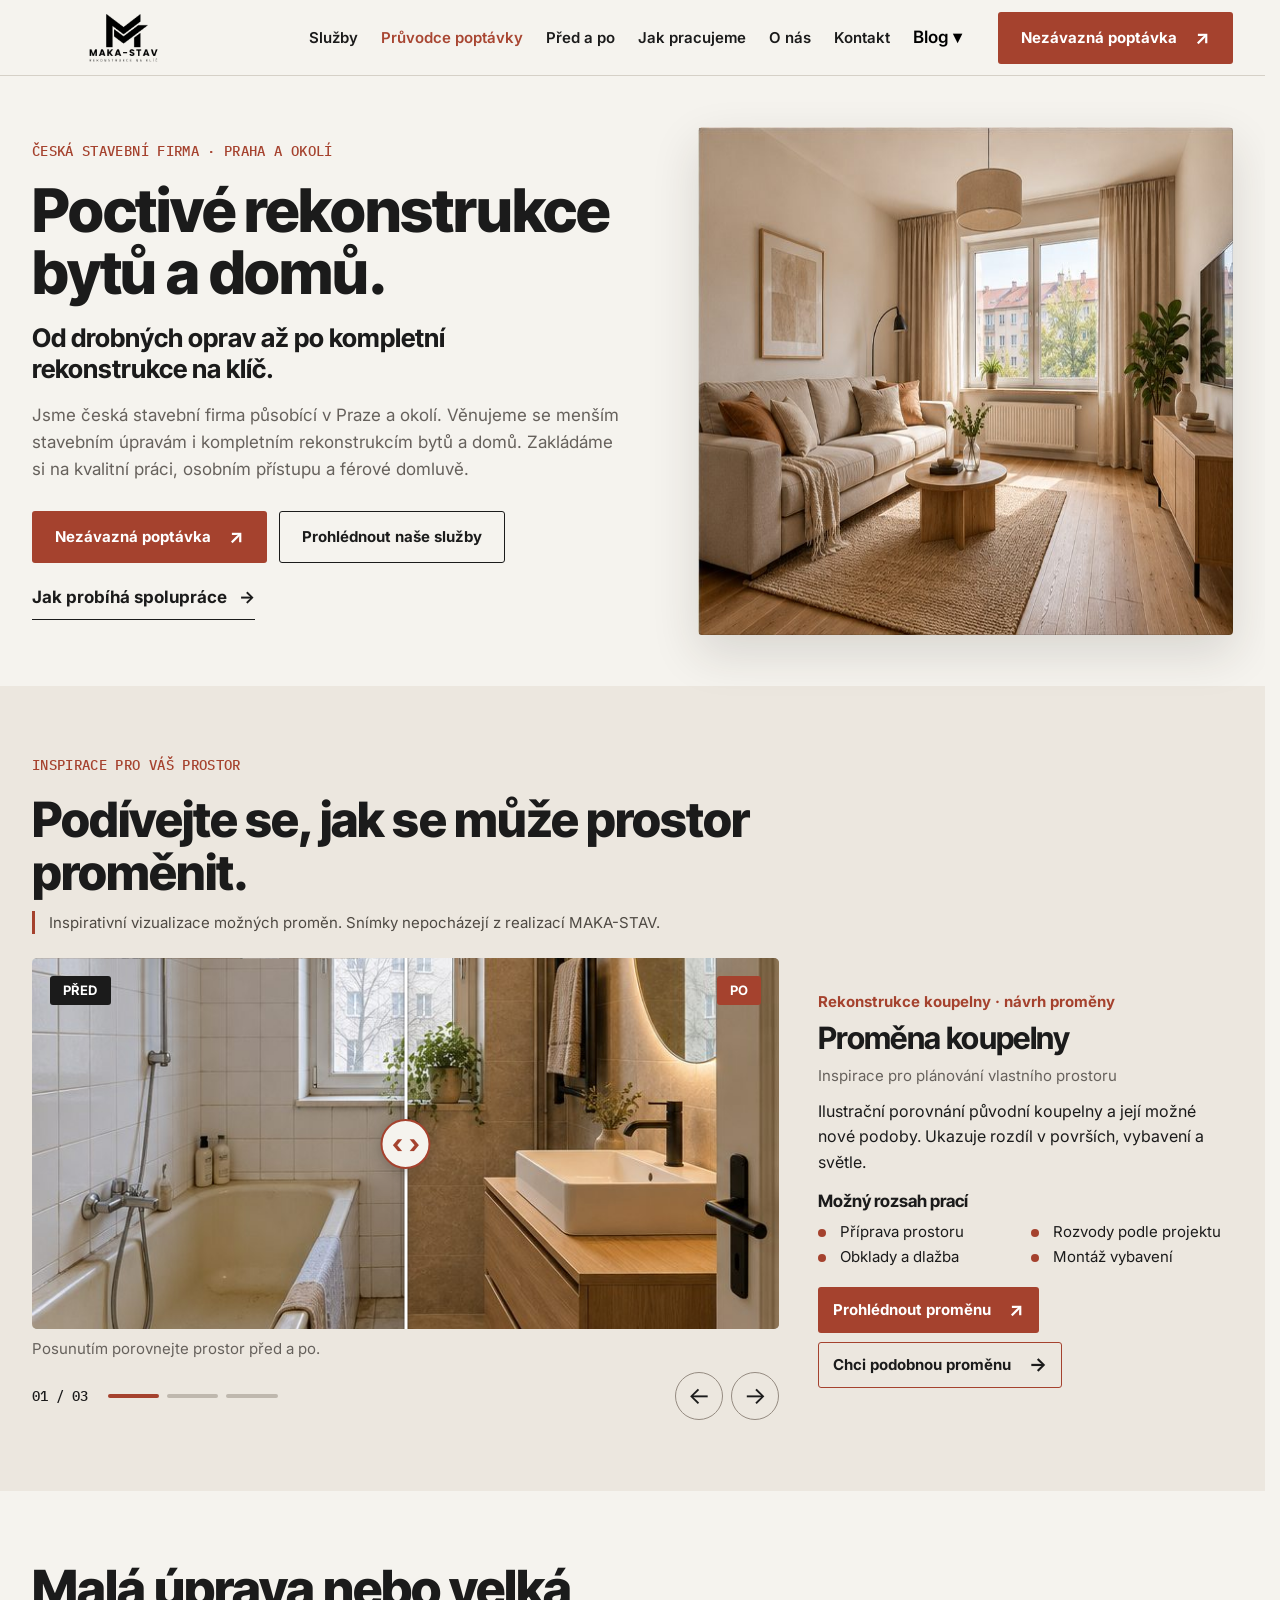
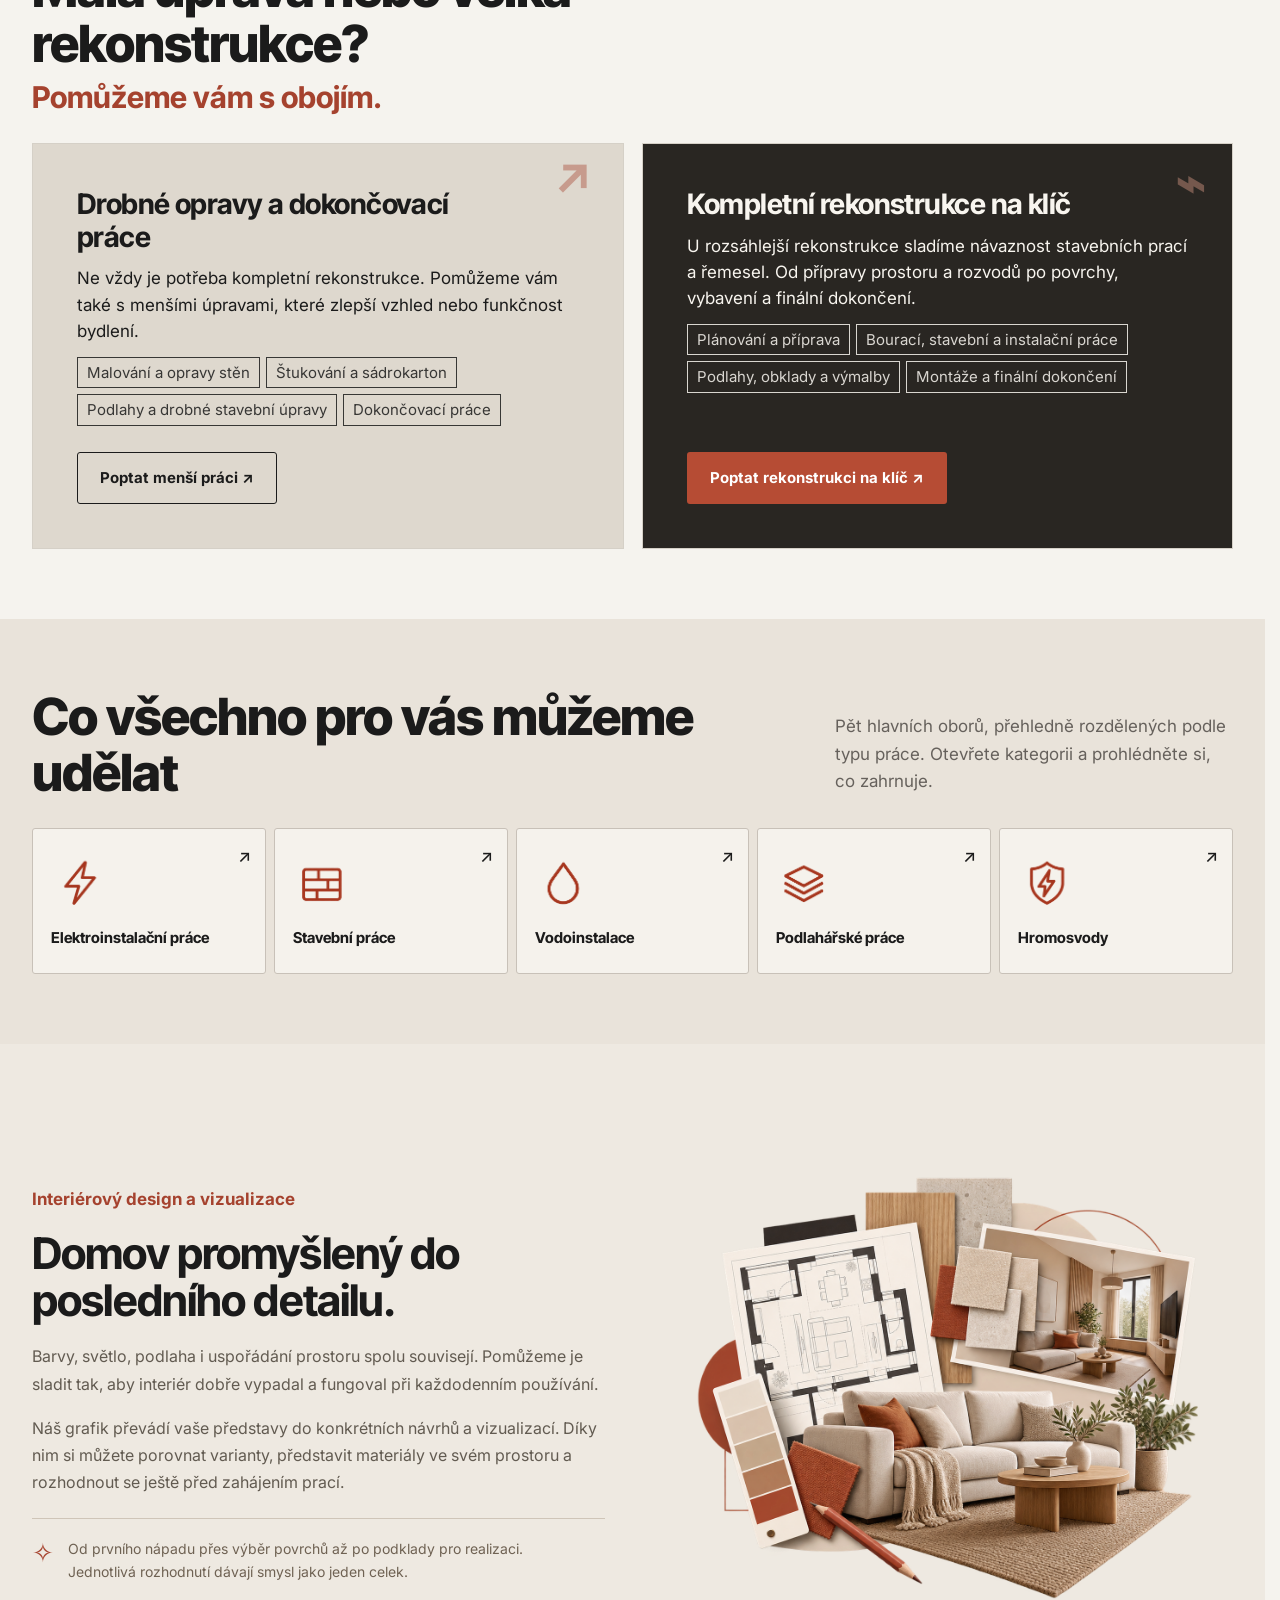
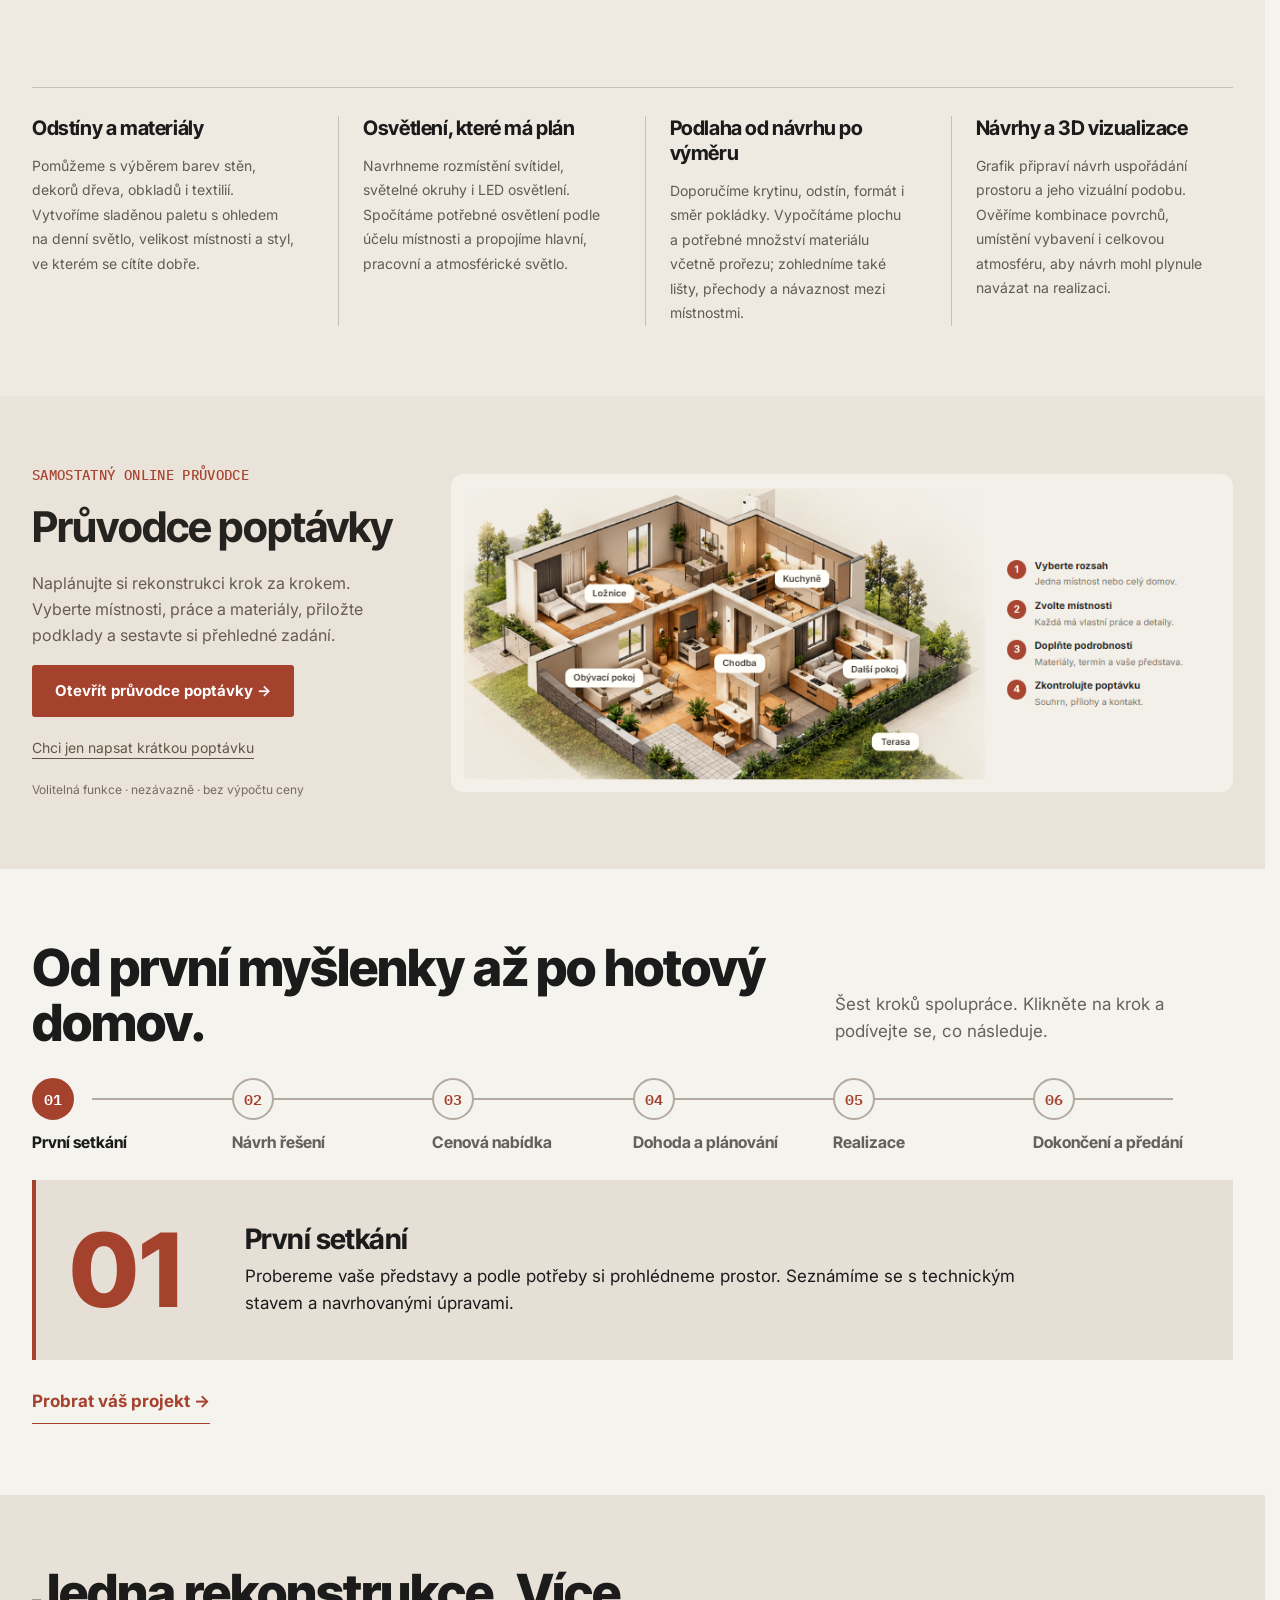
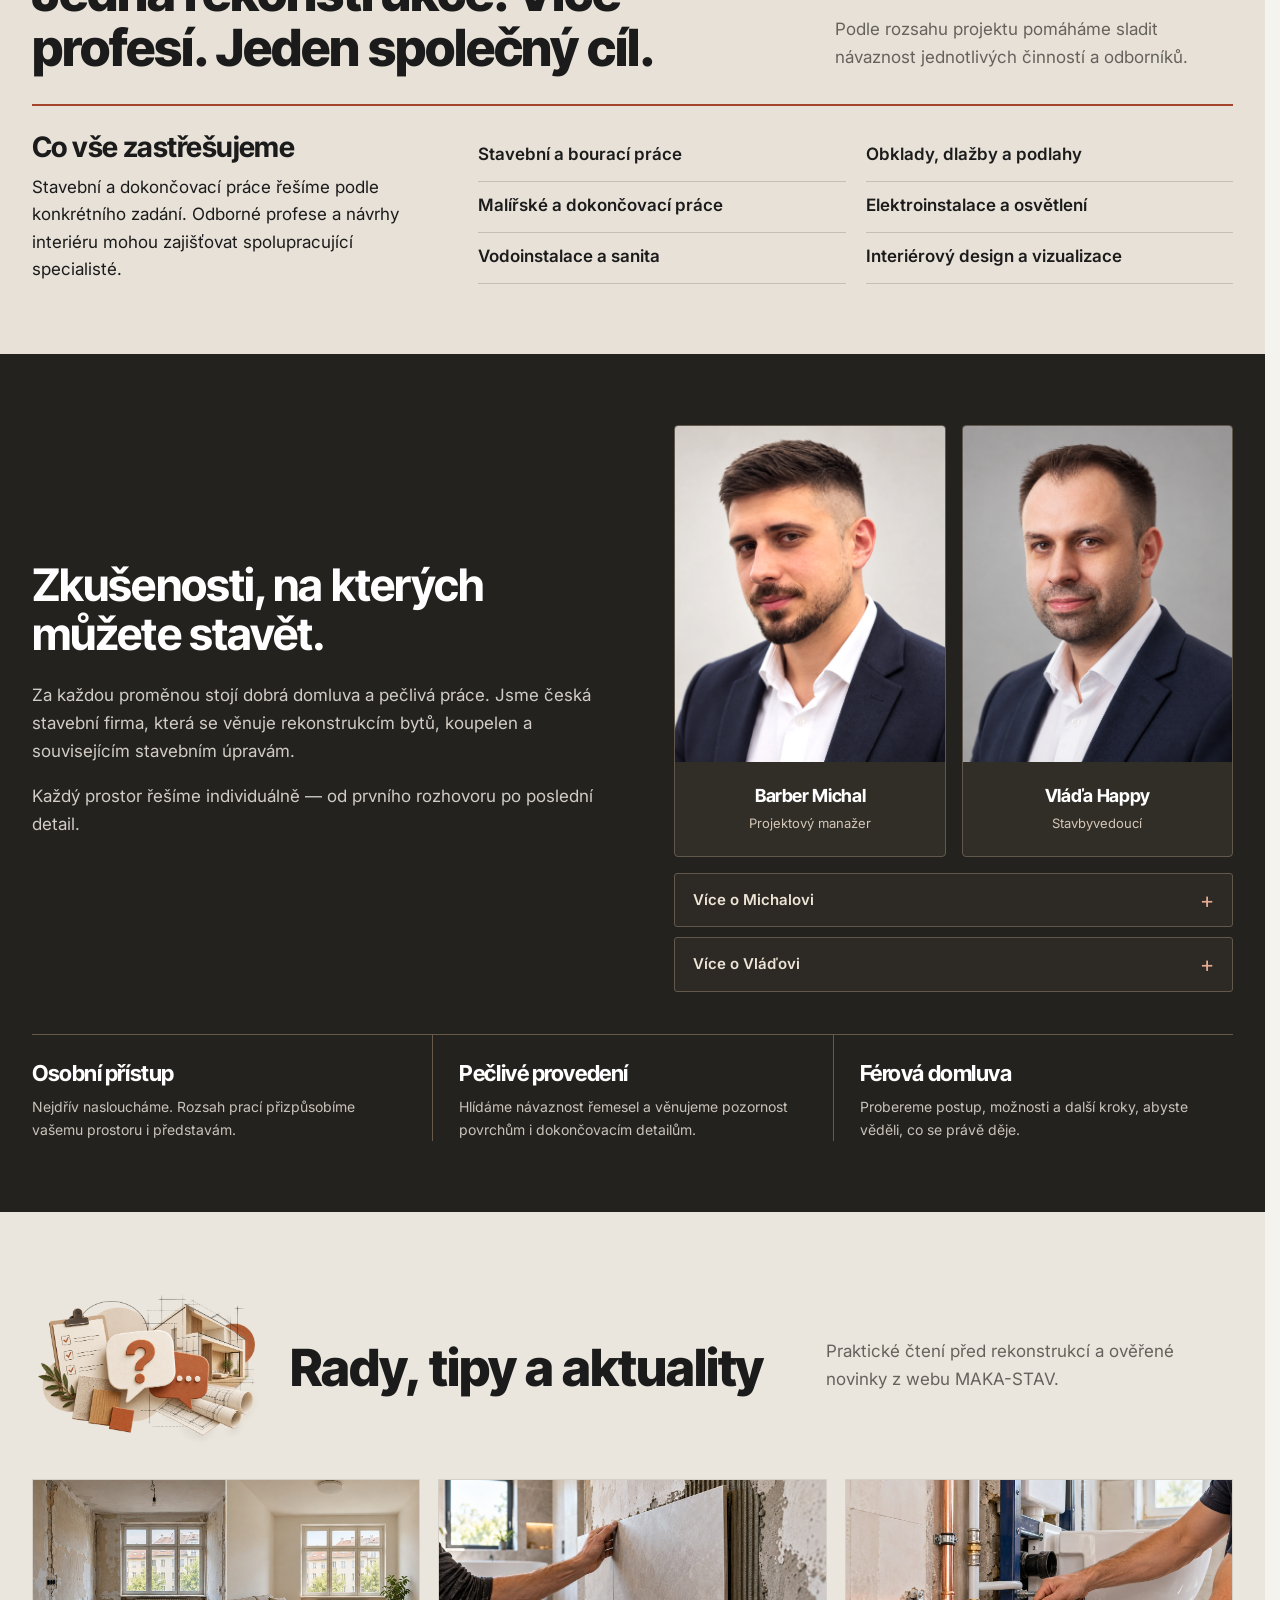
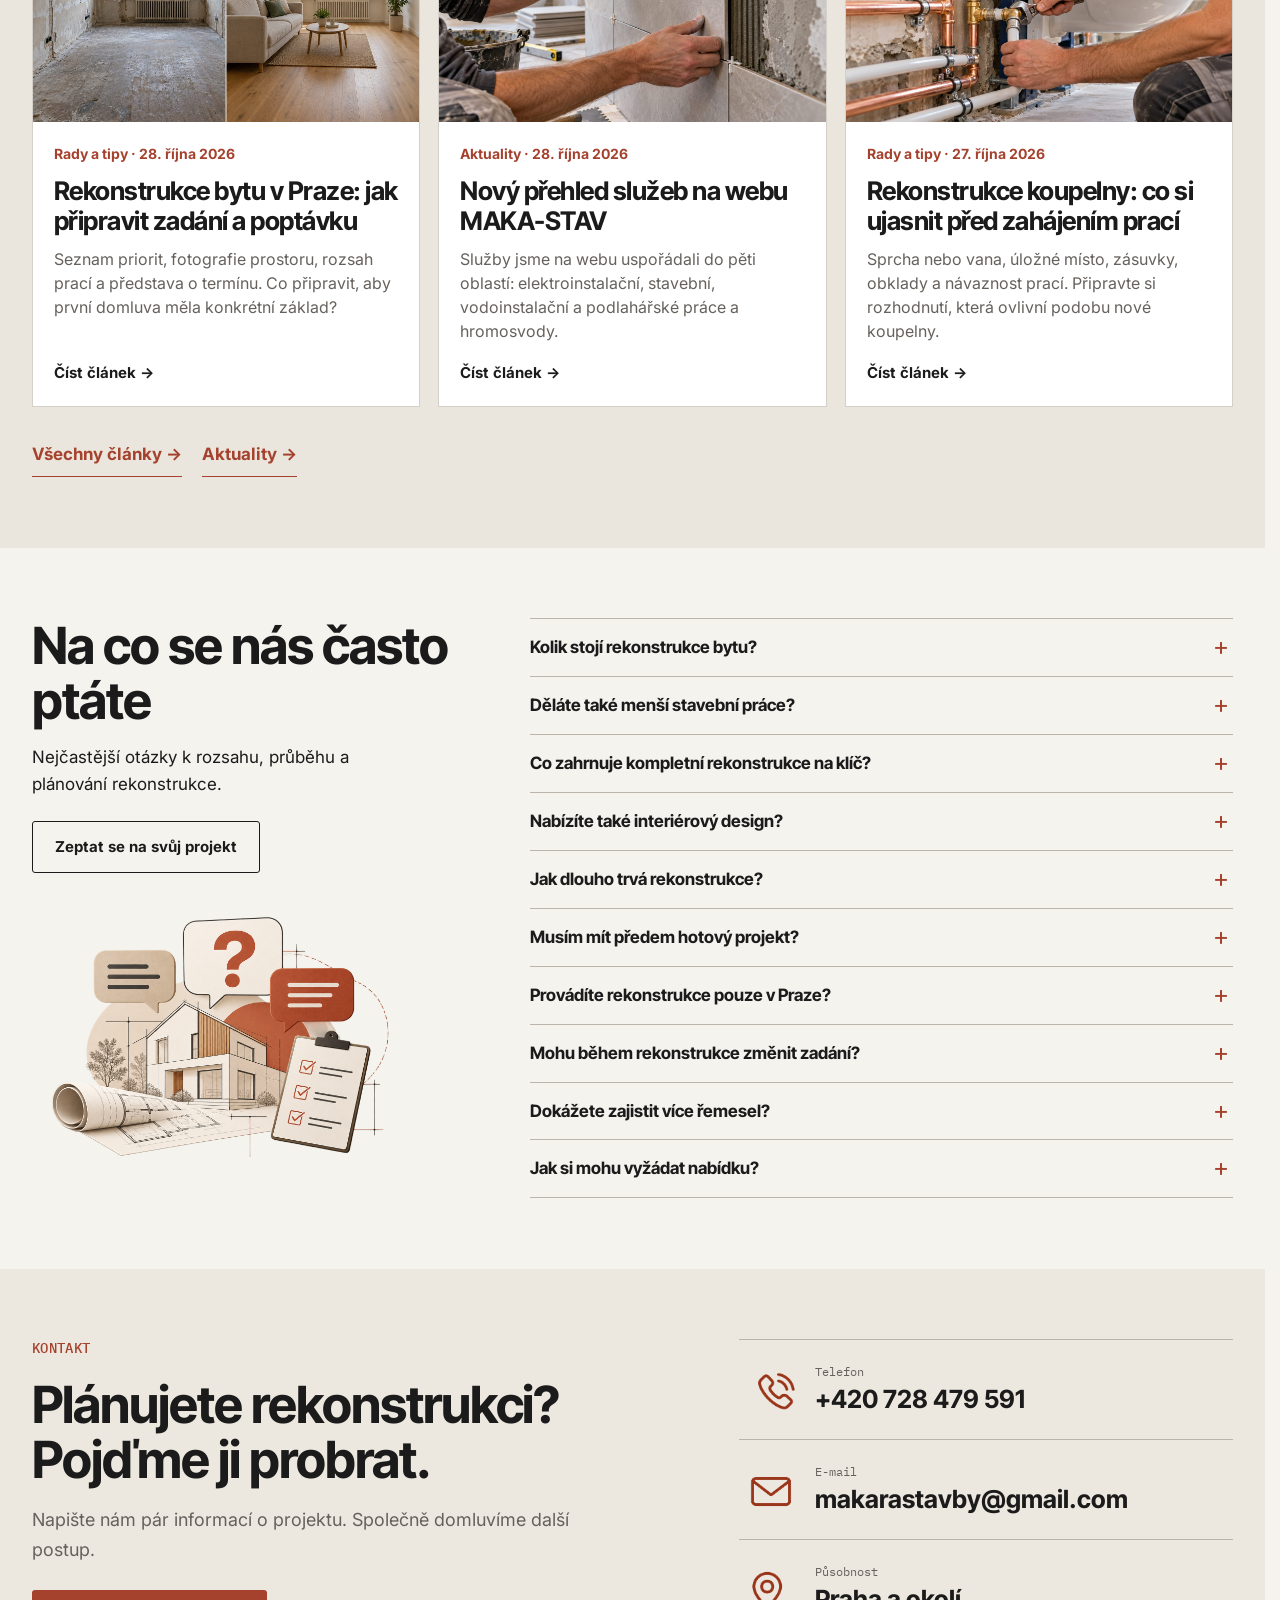
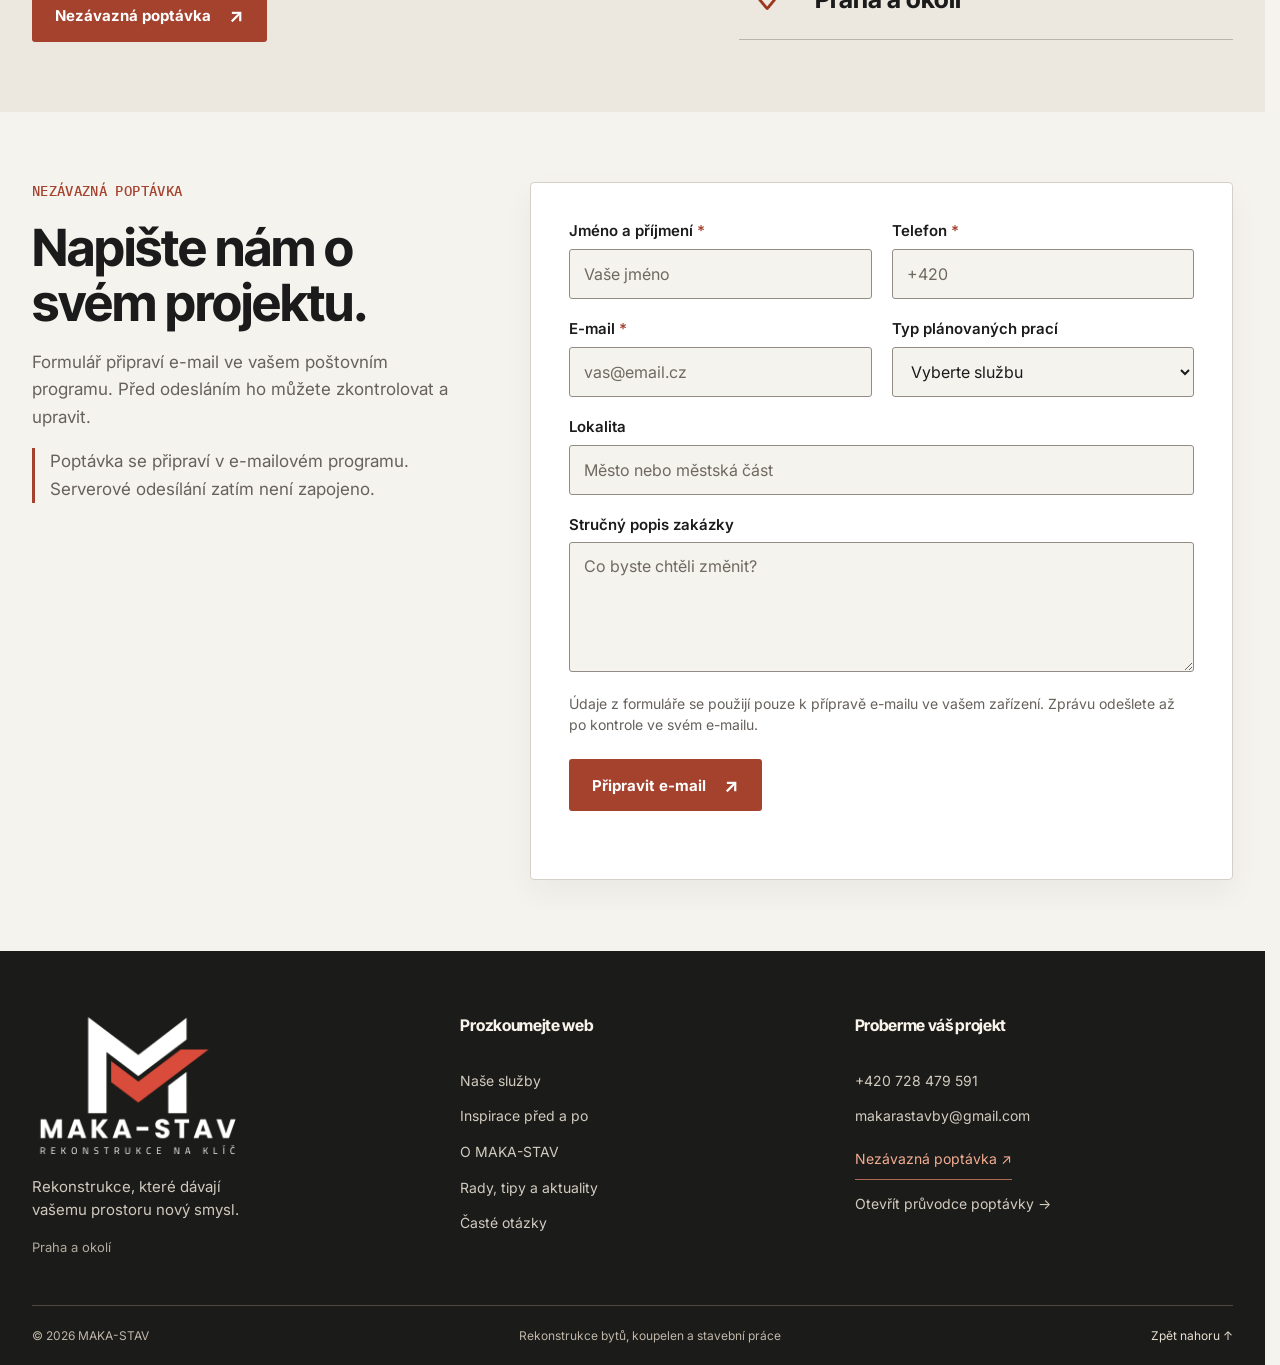
==== index.html @ 0ce1702e "Present interior design as an informative overview with new illustration" ====
<!doctype html>
<html lang="cs">
<head>
  <meta charset="utf-8">
  <meta name="viewport" content="width=device-width, initial-scale=1">
  <meta name="theme-color" content="#F5F3EE">
  <meta name="robots" content="noindex,follow">
  <meta name="description" content="MAKA-STAV provádí rekonstrukce bytů, koupelen a stavební práce v Praze a okolí. Popište nám svůj projekt a domluvme další postup.">
  <meta property="og:type" content="website">
  <meta property="og:title" content="MAKA-STAV | Rekonstrukce bytů a domů v Praze">
  <meta property="og:description" content="Poctivé rekonstrukce bytů a domů v Praze a okolí. Od drobných oprav po kompletní proměnu.">
  <meta property="og:image" content="https://shadowvillee.github.io/maka-stav-demo/public/images/gallery-contact.jpg">
  <title>Rekonstrukce bytů a domů Praha | MAKA-STAV</title>
  <link rel="preconnect" href="https://fonts.googleapis.com">
  <link rel="preconnect" href="https://fonts.gstatic.com" crossorigin>
  <link href="https://fonts.googleapis.com/css2?family=IBM+Plex+Mono:wght@400;500&family=Inter:wght@400;500;600;700&family=Inter+Tight:wght@600;700;800&display=swap" rel="stylesheet">
  <link rel="stylesheet" href="room.css">
  <link rel="stylesheet" href="redesign.css">
  <link rel="stylesheet" href="references.css"><link rel="stylesheet" href="v3.css"><link rel="stylesheet" href="blog.css">
  <script src="content-data.js" defer></script>
  <script src="app.js?revision=wizard27" defer></script>
  <script src="references-data.js" defer></script>
  <script src="references.js" defer></script><script src="v3.js?revision=home31" defer></script>
<link rel="canonical" href="https://shadowvillee.github.io/maka-stav-demo/">
  <meta property="og:url" content="https://shadowvillee.github.io/maka-stav-demo/">
<link rel="stylesheet" href="wizard-intro.css?revision=home29">
<script src="wizard-links.js?revision=home29" defer></script><link rel="stylesheet" href="home-refinement.css?revision=design34"></head>
<body>
  <a class="skip-link" href="#main">Přeskočit na obsah</a>
  <header class="site-header" id="top">
    <div class="header-inner container">
      <a class="brand" href="#top" aria-label="MAKA-STAV – úvod"><img src="public/images/logos/maka-stav-light.png" alt="MAKA-STAV"></a>
      <button class="menu-toggle" type="button" aria-expanded="false" aria-controls="main-nav" aria-label="Otevřít navigaci"><span></span><span></span></button>
      <nav class="main-nav" id="main-nav" aria-label="Hlavní navigace">
        <a href="#sluzby">Služby</a><a href="#pribeh">Průvodce poptávky</a><a href="#ukazky">Před a po</a><a href="#postup">Jak pracujeme</a><a href="#firma">O nás</a><a href="#kontakt">Kontakt</a><div class="nav-dropdown" id="blog-nav" hidden><button type="button" aria-expanded="false" aria-controls="blog-menu">Blog ▾</button><div id="blog-menu"><a href="blog/">Všechny články</a><a href="blog/rady-a-tipy/">Rady a tipy</a><a href="blog/aktuality/">Aktuality</a></div></div>
        <a class="button button-primary nav-cta" href="#poptavka">Nezávazná poptávka <span aria-hidden="true">↗</span></a>
      </nav>
    </div>
  </header>
  <main id="main">
<section class="hero" aria-labelledby="hero-title">
      <div class="hero-copy container">
        <div class="hero-content">
          <p class="eyebrow">Česká stavební firma · Praha a okolí</p>
          <h1 id="hero-title">Poctivé rekonstrukce bytů a domů.</h1>
          <p class="hero-tagline">Od drobných oprav až po kompletní rekonstrukce na klíč.</p>
          <p class="hero-lead">Jsme česká stavební firma působící v Praze a okolí. Věnujeme se menším stavebním úpravám i kompletním rekonstrukcím bytů a domů. Zakládáme si na kvalitní práci, osobním přístupu a férové domluvě.</p>
          <div class="hero-actions"><a class="button button-primary" href="#poptavka">Nezávazná poptávka <span aria-hidden="true">↗</span></a><a class="button button-secondary" href="#sluzby">Prohlédnout naše služby</a></div>
          <a class="inline-link" href="#postup">Jak probíhá spolupráce <span aria-hidden="true">→</span></a>
        </div>
        <div class="hero-visual" role="img" aria-label="Ilustrační podoba hotového interiéru po rekonstrukci"></div>
      </div>
    </section>
<section class="references section" id="ukazky" aria-labelledby="references-title" data-nosnippet>
      <div class="container">
        <div class="section-heading references-heading"><div><p class="eyebrow">Inspirace pro váš prostor</p><h2 id="references-title">Podívejte se, jak se může prostor proměnit.</h2></div></div>
        <p class="references-disclaimer">Inspirativní vizualizace možných proměn. Snímky nepocházejí z realizací MAKA-STAV.</p>
        <div class="references-layout"><div class="references-carousel" aria-label="Inspirativní proměny před a po">
          <button class="reference-peek reference-peek-prev" id="reference-peek-prev" type="button" aria-label="Předchozí ukázka"><span class="reference-peek-photo" aria-hidden="true"></span><span class="reference-peek-caption"></span></button>
          <div class="reference-center">
            <div class="comparison" id="reference-comparison" style="--split: 50%" role="group" aria-label="Porovnání před a po">
              <div class="comparison-photo comparison-after" role="img" aria-label="Stav po úpravě"></div>
              <div class="comparison-photo comparison-before" role="img" aria-label="Původní stav"></div>
              <span class="comparison-tag comparison-tag-before">PŘED</span><span class="comparison-tag comparison-tag-after">PO</span>
              <span class="comparison-divider" aria-hidden="true"><span class="comparison-handle">‹ ›</span></span>
              <input class="comparison-range" id="comparison-range" type="range" min="0" max="100" step="1" value="50" aria-label="Poměr zobrazení před a po, vlevo před, vpravo po">
            </div>
            <p class="comparison-help">Posunutím porovnejte prostor před a po.</p>
            <div class="reference-navigation"><span class="reference-count" id="reference-count" aria-live="polite">01 / 03</span><div class="reference-progress" id="reference-progress" aria-label="Aktivní ukázka"></div><div class="reference-arrows"><button id="reference-prev" type="button" aria-label="Předchozí ukázka">←</button><button id="reference-next" type="button" aria-label="Další ukázka">→</button></div></div>
          </div>
          <button class="reference-peek reference-peek-next" id="reference-peek-next" type="button" aria-label="Další ukázka"><span class="reference-peek-photo" aria-hidden="true"></span><span class="reference-peek-caption"></span></button>
        </div>
        <div class="reference-info"><div class="reference-summary"><p class="reference-category" id="reference-category"></p><h3 id="reference-title" aria-live="polite"></h3><p class="reference-meta" id="reference-meta"></p><p class="reference-description" id="reference-description"></p><div class="reference-actions"><button class="button button-primary" id="reference-detail-open" type="button">Prohlédnout proměnu <span aria-hidden="true">↗</span></button><a class="button button-secondary reference-inquiry" id="reference-inquiry" href="#poptavka">Chci podobnou proměnu <span aria-hidden="true">→</span></a></div></div><div class="reference-work"><h4>Možný rozsah prací</h4><ul id="reference-work-items"></ul></div></div></div>
      </div>
    </section>
<section class="scope section" id="rozsah" aria-labelledby="scope-title"><div class="container"><div class="section-heading"><div><h2 id="scope-title">Malá úprava nebo velká rekonstrukce?</h2><p class="scope-subtitle">Pomůžeme vám s obojím.</p></div></div><div class="scope-grid"><article class="scope-minor"><span class="scope-mark" aria-hidden="true">↗</span><h3>Drobné opravy a dokončovací práce</h3><p>Ne vždy je potřeba kompletní rekonstrukce. Pomůžeme vám také s menšími úpravami, které zlepší vzhled nebo funkčnost bydlení.</p><ul><li>Malování a opravy stěn</li><li>Štukování a sádrokarton</li><li>Podlahy a drobné stavební úpravy</li><li>Dokončovací práce</li></ul><a class="button button-secondary" href="#poptavka" data-inquiry="Menší oprava">Poptat menší práci ↗</a></article><article class="scope-major"><span class="scope-mark" aria-hidden="true">⌁</span><h3>Kompletní rekonstrukce na klíč</h3><p>U rozsáhlejší rekonstrukce sladíme návaznost stavebních prací a řemesel. Od přípravy prostoru a rozvodů po povrchy, vybavení a finální dokončení.</p><ul><li>Plánování a příprava</li><li>Bourací, stavební a instalační práce</li><li>Podlahy, obklady a výmalby</li><li>Montáže a finální dokončení</li></ul><a class="button button-primary" href="#poptavka" data-inquiry="Kompletní rekonstrukce na klíč">Poptat rekonstrukci na klíč ↗</a></article></div></div></section>
<section class="service-wall section" id="sluzby" aria-labelledby="services-title"><div class="container"><div class="section-heading"><div><h2 id="services-title">Co všechno pro vás můžeme udělat</h2></div><p>Pět hlavních oborů, přehledně rozdělených podle typu práce. Otevřete kategorii a prohlédněte si, co zahrnuje.</p></div><div class="service-wall-grid" id="service-wall-grid"></div></div></section>
<section class="design-section section design-information" id="interierovy-design" aria-labelledby="design-title"><div class="container design-layout"><div class="design-copy"><p class="design-overline">Interiérový design a vizualizace</p><h2 id="design-title">Domov promyšlený do posledního detailu.</h2><p>Barvy, světlo, podlaha i uspořádání prostoru spolu souvisejí. Pomůžeme je sladit tak, aby interiér dobře vypadal a fungoval při každodenním používání.</p><p>Náš grafik převádí vaše představy do konkrétních návrhů a vizualizací. Díky nim si můžete porovnat varianty, představit materiály ve svém prostoru a rozhodnout se ještě před zahájením prací.</p><div class="design-note"><span aria-hidden="true">✧</span><p>Od prvního nápadu přes výběr povrchů až po podklady pro realizaci. Jednotlivá rozhodnutí dávají smysl jako jeden celek.</p></div></div><figure class="design-visual"><img src="public/images/interior-design-moodboard.png" width="1280" height="1280" loading="lazy" decoding="async" alt="Návrh útulného interiéru: půdorys, vizualizace obývacího pokoje a vzorníky barev, dřeva a textilií."></figure><div class="design-details"><article><h3>Odstíny a materiály</h3><p>Pomůžeme s výběrem barev stěn, dekorů dřeva, obkladů i textilií. Vytvoříme sladěnou paletu s ohledem na denní světlo, velikost místnosti a styl, ve kterém se cítíte dobře.</p></article><article><h3>Osvětlení, které má plán</h3><p>Navrhneme rozmístění svítidel, světelné okruhy i LED osvětlení. Spočítáme potřebné osvětlení podle účelu místnosti a propojíme hlavní, pracovní a atmosférické světlo.</p></article><article><h3>Podlaha od návrhu po výměru</h3><p>Doporučíme krytinu, odstín, formát i směr pokládky. Vypočítáme plochu a potřebné množství materiálu včetně prořezu; zohledníme také lišty, přechody a návaznost mezi místnostmi.</p></article><article><h3>Návrhy a 3D vizualizace</h3><p>Grafik připraví návrh uspořádání prostoru a jeho vizuální podobu. Ověříme kombinace povrchů, umístění vybavení i celkovou atmosféru, aby návrh mohl plynule navázat na realizaci.</p></article></div></div></section>
<section class="wizard-intro section" id="pribeh" aria-labelledby="wizard-title"><div class="container wizard-intro-grid"><div><p class="eyebrow">Samostatný online průvodce</p><h2 id="wizard-title">Průvodce poptávky</h2><p>Naplánujte si rekonstrukci krok za krokem. Vyberte místnosti, práce a materiály, přiložte podklady a sestavte si přehledné zadání.</p><a class="button button-primary" href="poptavka/">Otevřít průvodce poptávky →</a><a class="wizard-simple" href="#poptavka" data-simple-contact>Chci jen napsat krátkou poptávku</a><small class="wizard-disclaimer">Volitelná funkce · nezávazně · bez výpočtu ceny</small></div><figure class="wizard-home-visual"><img src="public/images/wizard-home-preview.png" width="862" height="351" loading="lazy" alt="Průvodce poptávky: vyberte rozsah a místnosti, doplňte podrobnosti a zkontrolujte zadání."></figure></div></section>

<section class="process section" id="postup" aria-labelledby="process-title"><div class="container"><div class="section-heading"><div><h2 id="process-title">Od první myšlenky až po hotový domov.</h2></div><p>Šest kroků spolupráce. Klikněte na krok a podívejte se, co následuje.</p></div><div class="process-timeline" id="process-timeline" role="tablist" aria-label="Šest kroků spolupráce"></div><div class="process-detail" id="process-detail" role="tabpanel" aria-live="polite"></div><a class="inline-link" href="#poptavka">Probrat váš projekt →</a></div></section>
<section class="published-only section" id="realizace" aria-labelledby="projects-title" hidden><div class="container"><div class="section-heading"><div><h2 id="projects-title">Projekty, za kterými si stojíme.</h2></div></div><div class="published-projects" id="published-projects"></div><a class="inline-link" href="realizace/">Všechny realizace →</a></div></section>
<section class="partners section" id="partneri" aria-labelledby="partners-title"><div class="container"><div class="section-heading"><div><h2 id="partners-title">Jedna rekonstrukce. Více profesí. Jeden společný cíl.</h2></div><p>Podle rozsahu projektu pomáháme sladit návaznost jednotlivých činností a odborníků.</p></div><div class="partner-scope"><div><h3>Co vše zastřešujeme</h3><p>Stavební a dokončovací práce řešíme podle konkrétního zadání. Odborné profese a návrhy interiéru mohou zajišťovat spolupracující specialisté.</p></div><ul><li>Stavební a bourací práce</li><li>Obklady, dlažby a podlahy</li><li>Malířské a dokončovací práce</li><li>Elektroinstalace a osvětlení</li><li>Vodoinstalace a sanita</li><li>Interiérový design a vizualizace</li></ul></div><div class="partner-logos" id="partner-logos" hidden><h3>Naši partneři</h3><div></div></div></div></section>
<section class="about section" id="firma" aria-labelledby="about-title"><div class="container about-studio"><div class="about-intro"><h2 id="about-title">Zkušenosti, na kterých můžete stavět.</h2><p>Za každou proměnou stojí dobrá domluva a pečlivá práce. Jsme česká stavební firma, která se věnuje rekonstrukcím bytů, koupelen a souvisejícím stavebním úpravám.</p><p>Každý prostor řešíme individuálně — od prvního rozhovoru po poslední detail.</p></div><div class="about-team" aria-label="Lidé za vaším projektem"><figure class="team-person"><img src="public/images/barber-michal.png" width="1122" height="1402" loading="lazy" decoding="async" alt="Barber Michal, projektový manažer"><figcaption><h3>Barber Michal</h3><p>Projektový manažer</p></figcaption></figure><figure class="team-person"><img src="public/images/vlada-happy.png" width="1122" height="1402" loading="lazy" decoding="async" alt="Vláďa Happy, stavbyvedoucí"><figcaption><h3>Vláďa Happy</h3><p>Stavbyvedoucí</p></figcaption></figure><div class="team-bios"><details class="team-bio"><summary>Více o Michalovi <span aria-hidden="true">+</span></summary><div><p>Michal je zkušený projektový manažer, který má za sebou řadu úspěšně realizovaných projektů. Kromě stavebních plánů dokonale ovládá i strojek na vlasy. <strong>Ať už jde o rekonstrukci bytu, nebo nový účes, Michal ví, že bez pořádného plánu a přesné ruky to prostě nepůjde.</strong></p><p>Od prvního návrhu až po finální předání koordinuje jednotlivé práce, hlídá termíny, komunikuje s klienty a dohlíží na to, aby všechno šlapalo jako dobře seřízený strojek. Poradí si s komplikacemi na stavbě i s náročnými požadavky zákazníků. <strong>A pokud budete chtít něco opravdu speciálního? Klidně vám udělá i blesk a cestičku. Jen mu raději upřesněte, jestli na hlavě, nebo v projektu.</strong> 💈</p></div></details><details class="team-bio"><summary>Více o Vláďovi <span aria-hidden="true">+</span></summary><div><p>Vláďa je náš ostřílený stavební matador s více než 15 lety praxe a tolika rekonstrukcemi za sebou, že už by z nich mohl postavit vlastní město. Elektřina, sádrokarton, stavební konstrukce i kompletní rekonstrukce – <strong>Vláďa ví, kam patří kabel, kde má stát příčka a proč ta zeď rozhodně neměla být křivá.</strong></p><p>S přehledem koordinuje práce na stavbě a poradí si i se situacemi, nad kterými ostatní jen nevěřícně kroutí hlavou. Kde jiní vidí problém, Vláďa už hledá řešení. A když narazí na práci předchozích řemeslníků? <strong>Jeho oblíbená otázka zní: „Kdo tohle proboha dělal?“</strong></p></div></details></div></div><div class="about-principles" aria-label="Na čem nám záleží"><article><h3>Osobní přístup</h3><p>Nejdřív nasloucháme. Rozsah prací přizpůsobíme vašemu prostoru i představám.</p></article><article><h3>Pečlivé provedení</h3><p>Hlídáme návaznost řemesel a věnujeme pozornost povrchům i dokončovacím detailům.</p></article><article><h3>Férová domluva</h3><p>Probereme postup, možnosti a další kroky, abyste věděli, co se právě děje.</p></article></div></div></section>
<section class="published-only blog-preview section" id="blog-preview" aria-labelledby="blog-title" hidden><div class="container"><div class="section-heading blog-illustrated-heading"><img src="public/images/blog-advice-illustration.png" width="1448" height="1086" loading="lazy" alt="Rady k rekonstrukci, plánování a výběru materiálů."><div><h2 id="blog-title">Rady, tipy a aktuality</h2></div><p>Praktické čtení před rekonstrukcí a ověřené novinky z webu MAKA-STAV.</p></div><div class="published-articles" id="published-articles"></div><div class="blog-preview-links"><a class="inline-link" href="blog/">Všechny články →</a><a class="inline-link" href="blog/aktuality/">Aktuality →</a></div></div></section>
<section class="faq section" id="faq" aria-labelledby="faq-title"><div class="container faq-layout"><div><h2 id="faq-title">Na co se nás často ptáte</h2><p>Nejčastější otázky k rozsahu, průběhu a plánování rekonstrukce.</p><a class="button button-secondary" href="#poptavka">Zeptat se na svůj projekt</a><img class="faq-illustration" src="public/images/faq-illustration.png" width="1448" height="1086" loading="lazy" alt="Časté otázky k rekonstrukci a přípravě projektu."></div><div class="faq-list"><details><summary>Kolik stojí rekonstrukce bytu?</summary><p>Cena závisí na rozsahu prací, velikosti prostoru, technickém stavu a použitých materiálech. Konkrétní nabídku připravíme po upřesnění zadání.</p></details><details><summary>Děláte také menší stavební práce?</summary><p>Ano. Vedle rozsáhlejších rekonstrukcí se věnujeme také drobným opravám, malování, úpravám povrchů, podlahám a dokončovacím pracím. Možnosti závisí na charakteru zakázky.</p></details><details><summary>Co zahrnuje kompletní rekonstrukce na klíč?</summary><p>Podle rozsahu může zahrnovat přípravu prostoru, bourací práce, stavební úpravy, nové rozvody, koupelnu, podlahy, obklady, výmalbu i dokončení.</p></details><details><summary>Nabízíte také interiérový design?</summary><p>Podle potřeb projektu lze zapojit spolupracující interiérové designéry pro návrh prostoru, výběr materiálů nebo vizualizaci budoucího interiéru.</p></details><details><summary>Jak dlouho trvá rekonstrukce?</summary><p>Délka závisí na rozsahu a složitosti prací. Přibližný harmonogram je možné stanovit po upřesnění zadání.</p></details><details><summary>Musím mít předem hotový projekt?</summary><p>Ne vždy. U menších úprav může stačit domluvený rozsah. Větší dispoziční nebo konstrukční zásahy mohou vyžadovat odborné podklady či projekt.</p></details><details><summary>Provádíte rekonstrukce pouze v Praze?</summary><p>Hlavní oblastí působnosti je Praha a okolí. Vzdálenější lokality posoudíme individuálně.</p></details><details><summary>Mohu během rekonstrukce změnit zadání?</summary><p>Změny probereme podle stavu rozpracovanosti a technických možností. Mohou ovlivnit cenu, harmonogram nebo návaznost prací.</p></details><details><summary>Dokážete zajistit více řemesel?</summary><p>U komplexních projektů pomáháme koordinovat návaznost stavebních, instalačních a dokončovacích prací podle rozsahu zakázky.</p></details><details><summary>Jak si mohu vyžádat nabídku?</summary><p>Zavolejte nám nebo vyplňte poptávku. Popište rozsah prací a lokalitu; následně domluvíme další postup.</p></details></div></div></section>
<section class="contact section" id="kontakt" aria-labelledby="contact-title"><div class="container contact-grid"><div><p class="eyebrow">Kontakt</p><h2 id="contact-title">Plánujete rekonstrukci? Pojďme ji probrat.</h2><p>Napište nám pár informací o projektu. Společně domluvíme další postup.</p><a class="button button-primary" href="#poptavka">Nezávazná poptávka <span aria-hidden="true">↗</span></a></div><div class="contact-details"><a href="tel:+420728479591"><svg class="contact-art" viewBox="0 0 724 724" aria-hidden="true"><image href="public/images/contact-icons.png" width="2172" height="724"/></svg><span>Telefon</span><strong>+420 728 479 591</strong></a><a href="mailto:makarastavby@gmail.com"><svg class="contact-art" viewBox="724 0 724 724" aria-hidden="true"><image href="public/images/contact-icons.png" width="2172" height="724"/></svg><span>E-mail</span><strong>makarastavby@gmail.com</strong></a><div><svg class="contact-art" viewBox="1448 0 724 724" aria-hidden="true"><image href="public/images/contact-icons.png" width="2172" height="724"/></svg><span>Působnost</span><strong>Praha a okolí</strong></div></div></div></section>
<section class="inquiry section" id="poptavka" aria-labelledby="inquiry-title"><div class="container inquiry-grid"><div><p class="eyebrow">Nezávazná poptávka</p><h2 id="inquiry-title">Napište nám o svém projektu.</h2><p>Formulář připraví e-mail ve vašem poštovním programu. Před odesláním ho můžete zkontrolovat a upravit.</p><p class="inquiry-note">Poptávka se připraví v e-mailovém programu. Serverové odesílání zatím není zapojeno.</p></div><form class="inquiry-form" id="inquiry-form"><div class="form-grid"><label><span class="field-label">Jméno a příjmení <span class="required-mark">*</span></span><input name="name" autocomplete="name" required placeholder="Vaše jméno"></label><label><span class="field-label">Telefon <span class="required-mark">*</span></span><input name="phone" type="tel" autocomplete="tel" required placeholder="+420"></label><label><span class="field-label">E-mail <span class="required-mark">*</span></span><input name="email" type="email" autocomplete="email" required placeholder="vas@email.cz"></label><label><span class="field-label">Typ plánovaných prací</span><select name="service"><option value="">Vyberte službu</option><option>Ostatní / potřebuji poradit</option></select></label><label class="full-field">Lokalita<input name="location" autocomplete="address-level2" placeholder="Město nebo městská část"></label><label class="full-field">Stručný popis zakázky<textarea name="message" rows="4" placeholder="Co byste chtěli změnit?"></textarea></label></div><p class="privacy-note">Údaje z formuláře se použijí pouze k přípravě e-mailu ve vašem zařízení. Zprávu odešlete až po kontrole ve svém e-mailu.</p><button class="button button-primary" type="submit">Připravit e-mail <span aria-hidden="true">↗</span></button><p class="form-status" id="form-status" role="status" aria-live="polite"></p><div class="honeypot" aria-hidden="true"><label>Nechte toto pole prázdné<input name="website" tabindex="-1" autocomplete="off"></label></div></form></div></section>
<dialog class="reference-dialog" id="reference-dialog" aria-labelledby="reference-dialog-title"><div class="reference-dialog-inner"><header class="reference-dialog-head"><div><p class="eyebrow">Inspirativní vizualizace</p><h2 id="reference-dialog-title"></h2><p id="reference-dialog-description"></p></div><button class="reference-dialog-close" type="button" aria-label="Zavřít detail">×</button></header><div class="reference-dialog-photo" role="img" aria-label=""></div><div class="reference-dialog-nav"><button id="reference-dialog-prev" type="button" aria-label="Předchozí fotografie">←</button><span id="reference-dialog-count" aria-live="polite"></span><button id="reference-dialog-next" type="button" aria-label="Další fotografie">→</button></div><div class="reference-dialog-thumbs" id="reference-dialog-thumbs" aria-label="Fotografie této ukázky"></div></div></dialog>
</main>
  <footer class="site-footer home-footer"><div class="container"><div class="footer-main"><div class="footer-brand"><a href="#top" aria-label="MAKA-STAV — zpět na úvod"><svg viewBox="70 195 860 610" role="img" aria-label="MAKA-STAV — rekonstrukce na klíč"><image href="public/images/logos/maka-stav-dark.png" width="1024" height="1024"/></svg></a><p>Rekonstrukce, které dávají<br>vašemu prostoru nový smysl.</p><span>Praha a okolí</span></div><nav aria-label="Odkazy v patičce"><h3>Prozkoumejte web</h3><a href="#sluzby">Naše služby</a><a href="#ukazky">Inspirace před a po</a><a href="#firma">O MAKA-STAV</a><a href="blog/">Rady, tipy a aktuality</a><a href="#faq">Časté otázky</a></nav><div class="footer-contact"><h3>Proberme váš projekt</h3><a href="tel:+420728479591">+420 728 479 591</a><a href="mailto:makarastavby@gmail.com">makarastavby@gmail.com</a><a class="footer-contact-link" href="#poptavka">Nezávazná poptávka ↗</a><a href="poptavka/">Otevřít průvodce poptávky →</a></div></div><div class="footer-bottom"><span>© <span id="year"></span> MAKA-STAV</span><span>Rekonstrukce bytů, koupelen a stavební práce</span><a href="#top">Zpět nahoru ↑</a></div></div></footer>
</body>
</html>
---- room.css ----
/* Original MAKA-STAV room artwork, collected in source order. */

/* styles.css */
.room{position:absolute;left:50%;top:50%;width:min(72vw,1120px);height:min(58vw,610px);min-height:390px;transform:translate(-50%,-48%);perspective:1000px;filter:drop-shadow(0 35px 70px rgba(0,0,0,.38));--story-progress:0}
.room:after{content:"";position:absolute;inset:0;pointer-events:none;background:radial-gradient(ellipse,transparent 43%,rgba(0,0,0,.4) 100%)}
.room-ceiling{position:absolute;z-index:2;left:0;right:0;top:0;height:15%;background:linear-gradient(170deg,#8f8b81,#5c5952);clip-path:polygon(0 0,100% 0,84% 100%,16% 100%);opacity:.94}
.room-back{position:absolute;z-index:1;left:16%;right:16%;top:13%;height:69%;overflow:hidden;transition:background-color .6s}
.wall-brick{background-color:#98503b;background-image:linear-gradient(0deg,transparent 93%,rgba(237,190,152,.27) 94%,rgba(57,28,20,.52) 100%),linear-gradient(90deg,transparent 48%,rgba(241,197,158,.24) 49%,rgba(57,28,20,.55) 51%,transparent 52%);background-size:72px 33px,144px 66px;background-position:0 0,36px 0}
.room-left{position:absolute;z-index:1;top:14%;left:0;width:17%;height:68%;clip-path:polygon(0 0,100% 0,100% 100%,0 85%);background:linear-gradient(100deg,#514c45,#a2674e)}
.room-right{position:absolute;z-index:1;right:0;top:14%;width:17%;height:68%;clip-path:polygon(0 0,100% 0,100% 85%,0 100%);background:linear-gradient(260deg,#4a4741,#806351)}
.room-plaster,.room-paint{position:absolute;z-index:3;left:16%;top:13%;width:68%;height:69%;clip-path:inset(0 calc(100% - var(--plaster-reveal,0%)) 0 0);pointer-events:none}
.room-plaster{background:linear-gradient(165deg,rgba(179,173,159,.97),rgba(121,118,109,.96));opacity:var(--plaster-opacity,0)}
.room-paint{z-index:4;background:linear-gradient(180deg,#e7e1d5,#c8c1b4);opacity:var(--paint-opacity,0);clip-path:inset(0 calc(100% - var(--paint-reveal,0%)) 0 0)}
.room-wires{position:absolute;z-index:5;inset:20% 24% 28%;opacity:var(--wire-opacity,0);transition:opacity .3s}
.room-wires i{position:absolute;display:block;width:2px;background:#e6b27c;box-shadow:0 0 9px rgba(240,172,98,.6)}
.room-wires i:nth-child(1){left:16%;top:4%;height:70%}
.room-wires i:nth-child(2){left:16%;top:72%;width:39%;height:2px}
.room-wires i:nth-child(3){left:55%;top:35%;height:38%}
.room-wires i:nth-child(4){left:55%;top:34%;width:30%;height:2px}
.room-ceiling-finish{position:absolute;z-index:6;left:13%;top:3%;width:74%;height:17%;background:linear-gradient(175deg,#e5dfd4,#bbb5a9);clip-path:polygon(0 0,100% 0,83% 100%,17% 100%);opacity:var(--ceiling-opacity,0)}
.room-ceiling-finish b{position:absolute;bottom:12%;width:9%;height:2px;background:#aaa397}
.room-ceiling-finish b:nth-child(1){left:21%}
.room-ceiling-finish b:nth-child(2){left:45%}
.room-ceiling-finish b:nth-child(3){left:69%}
.room-lights{position:absolute;z-index:7;left:25%;right:25%;top:15%;display:flex;justify-content:space-between;opacity:var(--light-opacity,0)}
.room-lights i{width:12px;height:7px;border-radius:50%;background:#ffe8aa;box-shadow:0 0 8px 4px rgba(255,219,143,.8),0 0 50px 14px rgba(255,207,116,.26)}
.room-floor{position:absolute;z-index:2;left:3%;right:3%;top:77%;height:23%;clip-path:polygon(13% 0,87% 0,100% 100%,0 100%);background:linear-gradient(0deg,#514a40,#94806a)}
.room-boards{position:absolute;z-index:4;left:5%;right:5%;top:78%;height:22%;clip-path:polygon(12% 0,88% 0,100% 100%,0 100%);background:repeating-linear-gradient(0deg,transparent 0 23px,rgba(56,42,32,.48) 24px 26px),repeating-linear-gradient(90deg,#9d795c 0 88px,#c29b74 89px 92px);opacity:var(--floor-opacity,0)}
.room-window{position:absolute;z-index:5;top:25%;right:18%;width:15%;height:37%;border:7px solid #e2dfd8;background:linear-gradient(150deg,#abc3c5,#e8e2d5 48%,#a8beb9);box-shadow:0 0 0 2px #413d37;opacity:var(--window-opacity,.55)}
.room-window span{position:absolute;background:#e4e0d8}
.room-window span:first-child{left:49%;top:0;bottom:0;width:5px}
.room-window span:nth-child(2){top:50%;left:0;right:0;height:5px}
.room-window span:nth-child(3){left:7%;right:7%;bottom:-13px;height:9px;background:#6d655c}
.room-furniture{position:absolute;z-index:8;inset:45% 10% 13%;opacity:var(--furniture-opacity,0);transition:opacity .25s}
.sofa{position:absolute;left:30%;bottom:0;width:40%;height:42%;border-radius:34px 34px 7px 7px;background:linear-gradient(180deg,#d1c7b7,#9c9282);box-shadow:0 12px 15px #29241f}
.sofa:before{content:"";position:absolute;left:7%;right:7%;top:-15%;height:52%;border-radius:28px 28px 8px 8px;background:#d6cdbd}
.sofa i{position:absolute;top:0;bottom:0;width:2px;background:rgba(86,76,64,.25)}
.sofa i:first-child{left:34%}
.sofa i:last-child{left:67%}
.table{position:absolute;left:45%;bottom:-12%;width:17%;height:8%;border-radius:50%;background:#342f2a;box-shadow:0 27px 0 -10px #322e29}
.plant{position:absolute;right:17%;bottom:2%;width:5%;height:32%}
.plant b{position:absolute;bottom:0;left:10%;width:80%;height:34%;background:#b78a69;clip-path:polygon(12% 0,88% 0,72% 100%,28% 100%)}
.plant i{position:absolute;bottom:25%;left:50%;height:70%;width:3px;background:#52664d;transform:rotate(-18deg);transform-origin:bottom}
.plant i:nth-child(2){transform:rotate(24deg)}
.plant i:nth-child(3){transform:rotate(48deg);height:55%}
.room-artwork{position:absolute;z-index:10;inset:0;pointer-events:none}
.room-frame{position:absolute;inset:0;opacity:0;transition:opacity .12s linear;will-change:clip-path}
.room-frame img{display:block;width:100%;height:100%;object-fit:cover}
.room-frame.is-ready{opacity:1}
.room-vignette{position:absolute;z-index:9;inset:0;background:linear-gradient(0deg,rgba(0,0,0,.1),transparent 20%,transparent 80%,rgba(0,0,0,.12));pointer-events:none}
.room-caption{position:absolute;z-index:12;bottom:4%;left:3%;font:9px var(--mono);letter-spacing:.09em;color:#f5e9d8;text-shadow:0 1px 4px #222}
.room-ruler{position:absolute;z-index:12;right:2%;bottom:4%;width:19%;display:flex;align-items:center;gap:8px;font:9px var(--mono);color:#f5e9d8}
.room-ruler i{height:1px;flex:1;background:linear-gradient(90deg,var(--accent) var(--story-progress-percent,0%),rgba(255,255,255,.5) 0)}
@media(max-width:1050px){
.room{left:44%;width:75vw}
}
@media(max-width:760px){
.room{top:43%;left:50%;width:96vw;height:64vw;min-height:260px;max-height:380px;transform:translate(-50%,-50%)}
.room-back{left:14%;right:14%;}
.room-left{width:15%}
.room-right{width:15%}
.room-window{right:16%;width:17%;border-width:4px}
.room-caption{font-size:7px}
.room-ruler{font-size:7px}
}
.room{left:0;top:0;width:100%;height:100svh;min-height:100svh;max-width:none;transform:none;perspective:none;filter:none}
.room:after{background:linear-gradient(90deg,rgba(0,0,0,.2),transparent 32%,transparent 78%,rgba(0,0,0,.18)),linear-gradient(0deg,rgba(0,0,0,.17),transparent 28%,transparent 82%,rgba(0,0,0,.15))}
.room-back{left:16%;right:16%;top:13%;height:69%}
.room-left{width:17%}
.room-right{width:17%}
.room-caption{bottom:clamp(62px,7vh,84px);left:clamp(24px,4vw,60px)}
.room-ruler{bottom:clamp(62px,7vh,84px);right:clamp(24px,4vw,60px)}
@media(max-width:760px){
.room{left:0;top:0;width:100%;height:100svh;min-height:100svh;max-height:none;transform:none}
.room-back{left:12%;right:12%;top:15%;height:49%}
.room-left{width:13%;height:50%;top:16%}
.room-right{width:13%;height:50%;top:16%}
.room-ceiling{height:17%}
.room-floor{top:61%;height:39%}
.room-boards{top:62%;height:38%}
.room-window{top:24%;right:14%;width:20%;height:34%}
.room-furniture{inset:43% 7% 25%}
.room-caption{top:57svh;right:auto;left:18px;bottom:auto;font-size:7px}
.room-ruler{display:none}
}

/* visual-v2.css */
.room{left:0;top:0;width:100%;height:100svh;min-height:0;max-width:none;transform:none;perspective:none;filter:none}
.room:after{inset:0;background:linear-gradient(90deg,rgba(27,27,27,.16),transparent 22%,transparent 78%,rgba(27,27,27,.16))}
.room-ceiling{background:var(--concrete);opacity:.96}
.room-back{left:15%;right:15%;top:14%;height:68%;}
.wall-brick{background-color:var(--brick);background-image:linear-gradient(0deg,transparent 94%,rgba(27,27,27,.35) 95%),linear-gradient(90deg,transparent 48%,rgba(27,27,27,.4) 49%,rgba(27,27,27,.4) 50%,transparent 51%);background-size:72px 34px,144px 68px}
.room-left,.room-right{background:var(--steel)}
.room-plaster{background:var(--concrete)}
.room-paint{background:var(--paper)}
.room-wires i{background:var(--red);box-shadow:none}
.room-ceiling-finish{background:var(--paper)}
.room-lights i{background:var(--white);box-shadow:none}
.room-floor{background:var(--concrete)}
.room-boards{background:repeating-linear-gradient(0deg,transparent 0 23px,rgba(27,27,27,.25) 24px 26px),repeating-linear-gradient(90deg,var(--concrete) 0 88px,var(--steel) 89px 92px)}
.room-window{border-color:var(--paper);background:var(--concrete);box-shadow:none}
.room-window span,.room-window span:nth-child(3){background:var(--paper)}
.room-furniture{filter:none}
.sofa,.sofa:before,.table,.plant b{box-shadow:none;background:var(--concrete)}
.plant i{background:var(--steel)}
.room-frame{transition:opacity .14s linear}
.room-caption{position:absolute;top:calc(var(--header-h) + 23px);right:clamp(22px,5vw,76px);left:auto;bottom:auto;padding:6px 9px;background:var(--industrial);font:400 11px var(--mono);letter-spacing:.04em;color:var(--white);text-shadow:none}
.room-ruler{right:clamp(22px,5vw,76px);bottom:clamp(94px,12vh,126px);width:clamp(145px,18vw,250px);font:500 12px var(--mono);color:var(--white)}
.room-ruler i{background:linear-gradient(90deg,var(--red) var(--story-progress-percent,0%),rgba(255,255,255,.75) 0)}
@media(max-width:1050px){
.room{left:0;width:100%}
}
@media(max-width:760px){
.room{left:0;top:0;width:100%;height:100svh;min-height:0;max-height:none;transform:none}
.room-back{left:11%;right:11%;top:16%;height:49%}
.room-left,.room-right{width:12%;height:50%;top:16%}
.room-ceiling{height:17%}
.room-floor{top:62%;height:38%}
.room-boards{top:63%;height:37%}
.room-window{top:24%;right:13%;width:21%;height:34%;border-width:4px}
.room-furniture{inset:43% 7% 24%}
.room-caption{display:none}
.room-ruler{display:none}
}
.room{left:50%;width:100vw;height:100%;max-width:none;min-height:0;transform:translate(-50%,-50%)}
.room-back.wall-brick,.room-left,.room-right{
  background-image:linear-gradient(rgba(27,18,14,.13),rgba(27,18,14,.25)),url('public/images/textures/room/brick-wall.jpg');
  background-size:cover,260px 260px;background-position:center;background-repeat:no-repeat,repeat
}
.room-side-plaster,.room-side-paint{position:absolute;pointer-events:none}
.room-side-plaster{z-index:3;top:14%;height:68%;width:17%;opacity:var(--plaster-opacity,0);background-image:linear-gradient(rgba(220,214,202,.22),rgba(96,93,85,.32)),url('public/images/textures/room/wall-cement.jpg');background-size:cover,240px 240px;background-repeat:no-repeat,repeat}
.room-side-left{left:0;clip-path:polygon(0 0,100% 0,100% 100%,0 85%);mask-image:linear-gradient(90deg,#000 var(--plaster-reveal,0%),transparent var(--plaster-reveal,0%))}
.room-side-right{right:0;clip-path:polygon(0 0,100% 0,100% 85%,0 100%);mask-image:linear-gradient(90deg,#000 var(--plaster-reveal,0%),transparent var(--plaster-reveal,0%))}
.room-plaster{background-image:linear-gradient(rgba(220,214,202,.18),rgba(96,93,85,.24)),url('public/images/textures/room/wall-cement.jpg');background-size:cover,240px 240px;background-repeat:no-repeat,repeat}
.room-side-paint{z-index:4;top:14%;height:68%;width:17%;opacity:var(--paint-opacity,0);background-image:linear-gradient(rgba(250,248,243,.08),rgba(224,219,211,.16)),url('public/images/textures/room/wall-finish.jpg');background-size:cover,230px 230px;background-repeat:no-repeat,repeat;mask-image:linear-gradient(90deg,#000 var(--paint-reveal,0%),transparent var(--paint-reveal,0%))}
.room-paint{background-image:linear-gradient(rgba(250,248,243,.08),rgba(224,219,211,.16)),url('public/images/textures/room/wall-finish.jpg');background-size:cover,230px 230px;background-repeat:no-repeat,repeat}
.room-ceiling{background-image:linear-gradient(rgba(34,31,27,.12),rgba(34,31,27,.2)),url('public/images/textures/room/ceiling-base.jpg');background-size:cover,260px 260px;background-repeat:no-repeat,repeat}
.room-ceiling-finish{background-image:linear-gradient(rgba(242,239,232,.08),rgba(193,188,178,.18)),url('public/images/textures/room/ceiling-finish.jpg');background-size:cover,260px 260px;background-repeat:no-repeat,repeat}
.room-floor{background-image:linear-gradient(rgba(49,44,37,.42),rgba(49,44,37,.5)),url('public/images/textures/room/floor-base.jpg');background-size:cover,260px 260px;background-repeat:no-repeat,repeat}
.room-cable,.room-window-asset,.room-switch-asset{position:absolute;display:block;height:auto;object-fit:contain;pointer-events:none}
.room-wires{display:none}
.room-cable{z-index:3;left:8%;top:23%;width:42%;height:47%;opacity:var(--wire-opacity,0);filter:drop-shadow(0 2px 3px rgba(0,0,0,.6));transition:opacity .25s}
.room-window-asset{z-index:6;top:20%;right:18%;width:20%;height:47%;opacity:var(--window-opacity,.55);filter:drop-shadow(0 5px 8px rgba(0,0,0,.45));transition:opacity .3s}
.room-switch-asset{z-index:7;left:17%;top:49%;width:8%;height:13%;opacity:var(--switch-opacity,0);filter:drop-shadow(0 2px 4px rgba(0,0,0,.55));transition:opacity .3s}
.room-lights{z-index:7;left:24%;right:24%;top:12%;height:13%;align-items:center}
.room-lights img{display:block;width:24%;height:100%;object-fit:contain;opacity:.96;filter:drop-shadow(0 4px 8px rgba(0,0,0,.32))}
@media(max-width:760px){
.room{left:0;top:0;width:100vw;height:100svh;transform:none}
.room-side-plaster,.room-side-paint{top:16%;height:50%;width:12%}
.room-plaster,.room-paint{left:11%;top:16%;width:78%;height:49%}
.room-side-left{left:0}
.room-side-right{right:0}
.room-cable{left:6%;top:22%;width:44%;height:38%}
.room-window-asset{top:22%;right:12%;width:34%;height:34%}
.room-switch-asset{left:13%;top:43%;width:12%;height:11%}
.room-lights{left:14%;right:14%;top:13%;height:10%}
.room-lights img{width:29%}
}
.room{
  left:0;top:0;right:0;bottom:auto;width:100%;height:calc(100svh - 76px);min-height:0;max-height:none;
  transform:none;overflow:hidden;perspective:none;filter:none;isolation:isolate;
  --wall-top:18%;--wall-height:52%;--wall-left:16%;--wall-width:68%;
}
.room:after{inset:0;background:linear-gradient(180deg,rgba(20,19,18,.16),transparent 18%,transparent 78%,rgba(20,19,18,.2));pointer-events:none}
.room-ceiling{z-index:4;left:0;right:0;top:0;height:24%;clip-path:polygon(4% 0,96% 0,82% 100%,18% 100%);background:linear-gradient(180deg,#8d8981 0%,#c5c0b6 100%);opacity:1}
.room-back{z-index:2;left:var(--wall-left);right:auto;top:var(--wall-top);width:var(--wall-width);height:var(--wall-height);overflow:hidden;background-color:#9d523d;transition:none}
.room-back.wall-brick{background-image:linear-gradient(180deg,rgba(35,24,20,.08),rgba(35,24,20,.16)),url('public/images/textures/room/brick-wall.jpg');background-size:cover;background-position:center 46%;background-repeat:no-repeat}
.room-left,.room-right{z-index:1;top:var(--wall-top);height:var(--wall-height);width:18%;background:linear-gradient(100deg,#77736c,#b4ada1);clip-path:polygon(0 0,100% 0,100% 100%,0 82%)}
.room-left{left:0}
.room-right{right:0;clip-path:polygon(0 0,100% 0,100% 82%,0 100%)}
.room-side-plaster,.room-side-paint{top:var(--wall-top);height:var(--wall-height);width:18%;clip-path:polygon(0 0,100% 0,100% 100%,0 82%);background:#c8c4bb;mask-image:none;opacity:var(--plaster-opacity,0);transition:opacity .08s linear}
.room-side-left{left:0}
.room-side-right{right:0;clip-path:polygon(0 0,100% 0,100% 82%,0 100%)}
.room-side-paint{z-index:5;background:#f2f0ea;opacity:var(--paint-opacity,0)}
.room-plaster,.room-paint{left:var(--wall-left);top:var(--wall-top);width:var(--wall-width);height:var(--wall-height);clip-path:none;transition:opacity .08s linear}
.room-plaster{z-index:3;background:linear-gradient(135deg,#d2cec5,#bdb9b0);opacity:var(--plaster-opacity,0)}
.room-paint{z-index:5;background:linear-gradient(135deg,#f8f6f0,#e8e5dd);opacity:var(--paint-opacity,0)}
.room-wires{z-index:4;inset:20% 20% 32%;opacity:var(--wire-opacity,0)}
.room-wires i{background:#272522;box-shadow:0 0 0 1px rgba(255,255,255,.08)}
.room-cable{z-index:4;left:20%;top:22%;width:36%;height:38%;opacity:var(--wire-opacity,0);filter:drop-shadow(0 1px 1px rgba(0,0,0,.25));transition:opacity .08s linear}
.room-ceiling-finish{z-index:6;left:9%;top:3%;width:82%;height:22%;clip-path:polygon(0 0,100% 0,83% 100%,17% 100%);background:linear-gradient(180deg,#f7f5ef,#dedbd3);opacity:var(--ceiling-opacity,0);transition:opacity .12s linear}
.room-ceiling-finish b{background:rgba(92,87,78,.22)}
.room-lights{z-index:8;left:22%;right:22%;top:10%;height:13%;display:flex;justify-content:space-between;opacity:var(--light-opacity,0);transition:opacity .12s linear}
.room-lights img{width:14%;height:100%;object-fit:contain;filter:drop-shadow(0 3px 5px rgba(0,0,0,.2))}
.room-floor{z-index:2;left:0;right:0;top:66%;height:34%;clip-path:polygon(18% 0,82% 0,100% 100%,0 100%);background:linear-gradient(180deg,#746d63 0%,#4f4a43 100%)}
.room-boards{z-index:3;left:0;right:0;top:66%;height:34%;clip-path:polygon(18% 0,82% 0,100% 100%,0 100%);background:repeating-linear-gradient(0deg,transparent 0 46px,rgba(54,39,28,.55) 47px 50px),repeating-linear-gradient(90deg,#93775f 0 155px,#b39578 156px 160px,#876b54 161px 164px);opacity:var(--floor-opacity,0);transition:opacity .14s linear}
.room-window-asset{z-index:7;top:25%;right:19%;width:17%;height:34%;opacity:1;filter:drop-shadow(0 5px 7px rgba(0,0,0,.3));transition:none}
.room-window{display:none}
.room-switch-asset{z-index:8;left:18%;top:48%;width:6%;height:12%;opacity:var(--switch-opacity,0);transition:opacity .12s linear}
.room-furniture{z-index:9;inset:48% 12% 8%;opacity:var(--furniture-opacity,0);transition:opacity .16s linear}
.room-artwork{z-index:10}
.room-vignette{z-index:11;pointer-events:none}
.room-caption,.room-ruler{z-index:12}
@media(max-width:1050px) and (min-width:761px){
.room{left:0;width:100%;height:calc(100svh - 74px)}
.room-window-asset{right:17%;width:19%}
}
@media(max-width:760px){
.room{left:0;top:0;width:100%;height:calc(100svh - 70px);min-height:0;max-height:none;transform:none;--wall-top:20%;--wall-height:42%;--wall-left:10%;--wall-width:80%}
.room-ceiling{height:25%;clip-path:polygon(0 0,100% 0,91% 100%,9% 100%)}
.room-left,.room-right{top:var(--wall-top);height:var(--wall-height);width:11%}
.room-side-plaster,.room-side-paint{top:var(--wall-top);height:var(--wall-height);width:11%}
.room-plaster,.room-paint{left:var(--wall-left);top:var(--wall-top);width:var(--wall-width);height:var(--wall-height)}
.room-ceiling-finish{left:3%;width:94%;height:23%;top:3%;clip-path:polygon(0 0,100% 0,91% 100%,9% 100%)}
.room-lights{left:13%;right:13%;top:10%;height:12%}
.room-lights img{width:25%}
.room-cable{left:15%;top:24%;width:34%;height:31%}
.room-window-asset{top:26%;right:13%;width:26%;height:28%}
.room-switch-asset{left:12%;top:46%;width:10%;height:10%}
.room-floor,.room-boards{top:61%;height:39%;clip-path:polygon(10% 0,90% 0,100% 100%,0 100%)}
.room-furniture{inset:45% 4% 7%}
.room-caption,.room-ruler{display:none}
}
@media(max-height:740px) and (min-width:761px){
.room{height:calc(100svh - 68px)}
.room-ceiling{height:22%}
.room-back,.room-left,.room-right,.room-plaster,.room-paint,.room-side-plaster,.room-side-paint{--wall-top:17%;--wall-height:53%}
}
.room-caption{display:none}
.room-boards{
  background:
    repeating-linear-gradient(0deg,transparent 0 58px,rgba(47,34,25,.22) 59px 61px),
    repeating-linear-gradient(90deg,rgba(255,255,255,.025) 0 152px,rgba(58,42,30,.2) 153px 155px,rgba(255,255,255,.02) 156px 304px),
    linear-gradient(180deg,#a58a71 0%,#80664f 100%);
}
.room-furniture{inset:48% 8% 8%}
.sofa{left:49%;width:34%;height:40%;border-radius:20px 20px 4px 4px;background:linear-gradient(180deg,#bcb4a8 0%,#958b7f 100%);box-shadow:0 7px 0 -2px #61594f,0 14px 22px rgba(27,22,17,.2)}
.sofa:before{left:5%;right:5%;top:-24%;height:55%;border-radius:18px 18px 5px 5px;background:linear-gradient(180deg,#ded8ce,#c7beb2);box-shadow:inset 0 -2px 0 rgba(82,72,61,.18)}
.sofa i{width:1px;background:rgba(76,66,56,.25)}
.table{left:55%;width:16%;background:linear-gradient(180deg,#655345,#392f29);box-shadow:0 22px 0 -8px #42372f,0 27px 14px -8px rgba(27,22,17,.28)}
.plant b{background:linear-gradient(90deg,#a96e4e,#d09a71,#986449)}
.room-boards{
  background:
    repeating-linear-gradient(0deg,transparent 0 58px,rgba(47,34,25,.13) 59px 61px),
    repeating-linear-gradient(90deg,rgba(255,255,255,.025) 0 152px,rgba(58,42,30,.12) 153px 155px,rgba(255,255,255,.02) 156px 304px),
    linear-gradient(180deg,#a58a71 0%,#80664f 100%);
}
.table{height:6%;bottom:-7%;background:linear-gradient(180deg,#76614d,#45382f);box-shadow:0 7px 10px rgba(27,22,17,.22)}

/* classic-room.css */
.room{position:absolute;left:50%;top:50%;width:min(72vw,1120px);height:min(58vw,610px);min-height:390px;transform:translate(-50%,-48%);perspective:1000px;filter:drop-shadow(0 35px 70px rgba(0,0,0,.38));--story-progress:0}
.room:after{content:"";position:absolute;inset:0;pointer-events:none;background:radial-gradient(ellipse,transparent 43%,rgba(0,0,0,.4) 100%)}
.room-ceiling{position:absolute;z-index:2;left:0;right:0;top:0;height:15%;background:linear-gradient(170deg,#8f8b81,#5c5952);clip-path:polygon(0 0,100% 0,84% 100%,16% 100%);opacity:.94}
.room-back{position:absolute;z-index:1;left:16%;right:16%;top:13%;height:69%;overflow:hidden;transition:background-color .6s}
.wall-brick{background-color:#98503b;background-image:linear-gradient(0deg,transparent 93%,rgba(237,190,152,.27) 94%,rgba(57,28,20,.52) 100%),linear-gradient(90deg,transparent 48%,rgba(241,197,158,.24) 49%,rgba(57,28,20,.55) 51%,transparent 52%);background-size:72px 33px,144px 66px;background-position:0 0,36px 0}
.room-left{position:absolute;z-index:1;top:14%;left:0;width:17%;height:68%;clip-path:polygon(0 0,100% 0,100% 100%,0 85%);background:linear-gradient(100deg,#514c45,#a2674e)}
.room-right{position:absolute;z-index:1;right:0;top:14%;width:17%;height:68%;clip-path:polygon(0 0,100% 0,100% 85%,0 100%);background:linear-gradient(260deg,#4a4741,#806351)}
.room-plaster,.room-paint{position:absolute;z-index:3;left:16%;top:13%;width:68%;height:69%;clip-path:inset(0 calc(100% - var(--plaster-reveal,0%)) 0 0);pointer-events:none}
.room-plaster{background:linear-gradient(165deg,rgba(179,173,159,.97),rgba(121,118,109,.96));opacity:var(--plaster-opacity,0)}
.room-paint{z-index:4;background:linear-gradient(180deg,#e7e1d5,#c8c1b4);opacity:var(--paint-opacity,0);clip-path:inset(0 calc(100% - var(--paint-reveal,0%)) 0 0)}
.room-wires{position:absolute;z-index:5;inset:20% 24% 28%;opacity:var(--wire-opacity,0);transition:opacity .3s}
.room-wires i{position:absolute;display:block;width:2px;background:#e6b27c;box-shadow:0 0 9px rgba(240,172,98,.6)}
.room-wires i:nth-child(1){left:16%;top:4%;height:70%}
.room-wires i:nth-child(2){left:16%;top:72%;width:39%;height:2px}
.room-wires i:nth-child(3){left:55%;top:35%;height:38%}
.room-wires i:nth-child(4){left:55%;top:34%;width:30%;height:2px}
.room-ceiling-finish{position:absolute;z-index:6;left:13%;top:3%;width:74%;height:17%;background:linear-gradient(175deg,#e5dfd4,#bbb5a9);clip-path:polygon(0 0,100% 0,83% 100%,17% 100%);opacity:var(--ceiling-opacity,0)}
.room-ceiling-finish b{position:absolute;bottom:12%;width:9%;height:2px;background:#aaa397}
.room-ceiling-finish b:nth-child(1){left:21%}
.room-ceiling-finish b:nth-child(2){left:45%}
.room-ceiling-finish b:nth-child(3){left:69%}
.room-lights{position:absolute;z-index:7;left:25%;right:25%;top:15%;display:flex;justify-content:space-between;opacity:var(--light-opacity,0)}
.room-lights i{width:12px;height:7px;border-radius:50%;background:#ffe8aa;box-shadow:0 0 8px 4px rgba(255,219,143,.8),0 0 50px 14px rgba(255,207,116,.26)}
.room-floor{position:absolute;z-index:2;left:3%;right:3%;top:77%;height:23%;clip-path:polygon(13% 0,87% 0,100% 100%,0 100%);background:linear-gradient(0deg,#514a40,#94806a)}
.room-boards{position:absolute;z-index:4;left:5%;right:5%;top:78%;height:22%;clip-path:polygon(12% 0,88% 0,100% 100%,0 100%);background:repeating-linear-gradient(0deg,transparent 0 23px,rgba(56,42,32,.48) 24px 26px),repeating-linear-gradient(90deg,#9d795c 0 88px,#c29b74 89px 92px);opacity:var(--floor-opacity,0)}
.room-window{position:absolute;z-index:5;top:25%;right:18%;width:15%;height:37%;border:7px solid #e2dfd8;background:linear-gradient(150deg,#abc3c5,#e8e2d5 48%,#a8beb9);box-shadow:0 0 0 2px #413d37;opacity:var(--window-opacity,.55)}
.room-window span{position:absolute;background:#e4e0d8}
.room-window span:first-child{left:49%;top:0;bottom:0;width:5px}
.room-window span:nth-child(2){top:50%;left:0;right:0;height:5px}
.room-window span:nth-child(3){left:7%;right:7%;bottom:-13px;height:9px;background:#6d655c}
.room-furniture{position:absolute;z-index:8;inset:45% 10% 13%;opacity:var(--furniture-opacity,0);transition:opacity .25s}
.sofa{position:absolute;left:30%;bottom:0;width:40%;height:42%;border-radius:34px 34px 7px 7px;background:linear-gradient(180deg,#d1c7b7,#9c9282);box-shadow:0 12px 15px #29241f}
.sofa:before{content:"";position:absolute;left:7%;right:7%;top:-15%;height:52%;border-radius:28px 28px 8px 8px;background:#d6cdbd}
.sofa i{position:absolute;top:0;bottom:0;width:2px;background:rgba(86,76,64,.25)}
.sofa i:first-child{left:34%}
.sofa i:last-child{left:67%}
.table{position:absolute;left:45%;bottom:-12%;width:17%;height:8%;border-radius:50%;background:#342f2a;box-shadow:0 27px 0 -10px #322e29}
.plant{position:absolute;right:17%;bottom:2%;width:5%;height:32%}
.plant b{position:absolute;bottom:0;left:10%;width:80%;height:34%;background:#b78a69;clip-path:polygon(12% 0,88% 0,72% 100%,28% 100%)}
.plant i{position:absolute;bottom:25%;left:50%;height:70%;width:3px;background:#52664d;transform:rotate(-18deg);transform-origin:bottom}
.plant i:nth-child(2){transform:rotate(24deg)}
.plant i:nth-child(3){transform:rotate(48deg);height:55%}
.room-artwork{position:absolute;z-index:10;inset:0;pointer-events:none}
.room-frame{position:absolute;inset:0;opacity:0;transition:opacity .12s linear;will-change:clip-path}
.room-frame img{display:block;width:100%;height:100%;object-fit:cover}
.room-frame.is-ready{opacity:1}
.room-vignette{position:absolute;z-index:9;inset:0;background:linear-gradient(0deg,rgba(0,0,0,.1),transparent 20%,transparent 80%,rgba(0,0,0,.12));pointer-events:none}
.room-caption{position:absolute;z-index:12;bottom:4%;left:3%;font:9px var(--mono);letter-spacing:.09em;color:#f5e9d8;text-shadow:0 1px 4px #222}
.room-ruler{position:absolute;z-index:12;right:2%;bottom:4%;width:19%;display:flex;align-items:center;gap:8px;font:9px var(--mono);color:#f5e9d8}
.room-ruler i{height:1px;flex:1;background:linear-gradient(90deg,var(--accent) var(--story-progress-percent,0%),rgba(255,255,255,.5) 0)}
.room{left:0;top:0;width:100%;height:100svh;min-height:100svh;max-width:none;transform:none;perspective:none;filter:none}
.room:after{background:linear-gradient(90deg,rgba(0,0,0,.2),transparent 32%,transparent 78%,rgba(0,0,0,.18)),linear-gradient(0deg,rgba(0,0,0,.17),transparent 28%,transparent 82%,rgba(0,0,0,.15))}
.room-back{left:16%;right:16%;top:13%;height:69%}
.room-left{width:17%}
.room-right{width:17%}
.room-caption{bottom:clamp(62px,7vh,84px);left:clamp(24px,4vw,60px)}
.room-ruler{bottom:clamp(62px,7vh,84px);right:clamp(24px,4vw,60px)}
@media(max-width:760px){
.room{left:0;top:0;width:100%;height:100svh;min-height:100svh;max-height:none;transform:none}
.room-back{left:12%;right:12%;top:15%;height:49%}
.room-left{width:13%;height:50%;top:16%}
.room-right{width:13%;height:50%;top:16%}
.room-ceiling{height:17%}
.room-floor{top:61%;height:39%}
.room-boards{top:62%;height:38%}
.room-window{top:24%;right:14%;width:20%;height:34%}
.room-furniture{inset:43% 7% 25%}
.room-caption{top:57svh;right:auto;left:18px;bottom:auto;font-size:7px}
.room-ruler{display:none}
}
.room{overflow:visible;isolation:auto;max-height:none}
.room-back.wall-brick{background-color:#98503b;background-image:linear-gradient(0deg,transparent 93%,rgba(237,190,152,.27) 94%,rgba(57,28,20,.52) 100%),linear-gradient(90deg,transparent 48%,rgba(241,197,158,.24) 49%,rgba(57,28,20,.55) 51%,transparent 52%);background-size:72px 33px,144px 66px;background-position:0 0,36px 0;background-repeat:repeat}
.room-left{background:linear-gradient(100deg,#514c45,#a2674e)}
.room-right{background:linear-gradient(260deg,#4a4741,#806351)}
.room-wires{display:block}
.room-window{display:block}
.room-caption{display:block;top:auto;right:auto;bottom:clamp(62px,7vh,84px);left:clamp(24px,4vw,60px);width:auto;height:auto;padding:0;background:none;color:#f5e9d8;text-shadow:0 1px 4px #222}
.room-boards{background:repeating-linear-gradient(0deg,transparent 0 23px,rgba(56,42,32,.48) 24px 26px),repeating-linear-gradient(90deg,#9d795c 0 88px,#c29b74 89px 92px)}
@media(max-width:760px){
.room{overflow:hidden}
.room-caption{display:block;top:51svh;right:auto;bottom:auto;left:18px}
}

/* room-refinement.css */
.room{overflow:hidden;isolation:isolate}
.room:after{z-index:10;background:linear-gradient(90deg,rgba(12,11,10,.25),transparent 36%,transparent 76%,rgba(12,11,10,.13)),linear-gradient(0deg,rgba(12,11,10,.12),transparent 24%,transparent 83%,rgba(12,11,10,.1))}
.room-back{z-index:2;left:16%;right:16%;top:18%;width:68%;height:60%}
.room-back.wall-brick{background-color:#99543e;background-image:linear-gradient(90deg,rgba(35,24,19,.15),transparent 25%,rgba(245,182,130,.045) 75%,rgba(45,28,21,.1)),url("public/images/brick-course.png");background-size:100% 100%,104px 56px;background-repeat:no-repeat,repeat}
.room-left,.room-right{top:0;height:100%;width:16%;z-index:1}
.room-left{left:0;clip-path:polygon(0 0,100% 18%,100% 78%,0 100%);background:linear-gradient(90deg,#413d39 0%,#916a55 100%)}
.room-right{right:-1px;width:calc(16% + 2px);clip-path:polygon(0 18%,100% 0,100% 100%,0 78%);background:#8f4e3b}
.side-bricks{position:absolute;z-index:0;inset:-34% -26%;background:linear-gradient(90deg,rgba(31,20,16,.16),transparent 55%,rgba(35,24,18,.32)),url("public/images/brick-course.png");background-size:100% 100%,104px 56px;transform:skewY(28deg) scale(1.1);transform-origin:left center}
.room-left:before,.room-right:before,.room-left:after,.room-right:after{content:"";position:absolute;inset:0;pointer-events:none}
.room-left:before,.room-right:before{z-index:1;opacity:var(--plaster-opacity,0);background:linear-gradient(90deg,#a7a197,#d0cabf)}
.room-left:after,.room-right:after{z-index:2;opacity:var(--side-paint-opacity,0);background:linear-gradient(90deg,#d8d2c7,#e7e1d6)}
.room-ceiling,.room-ceiling-finish{left:0;right:0;top:0;width:100%;height:18%;clip-path:polygon(0 0,100% 0,84% 100%,16% 100%)}
.room-ceiling{z-index:3;background:linear-gradient(180deg,#77746d,#a6a096);opacity:1}
.room-ceiling-finish{z-index:6;background:linear-gradient(180deg,#e8e4dc,#c9c2b5)}
.room-ceiling-finish b{bottom:19%;background:rgba(91,85,76,.25)}
.room-ceiling-finish b:nth-child(1){left:29%}
.room-ceiling-finish b:nth-child(2){left:48%}
.room-ceiling-finish b:nth-child(3){left:67%}
.room-plaster,.room-paint{left:16%;top:18%;width:68%;height:60%}
.room-plaster{background:linear-gradient(165deg,#b3ad9f,#79766d)}
.room-floor,.room-boards{left:0;right:0;top:78%;width:100%;height:22%;clip-path:polygon(16% 0,84% 0,100% 100%,0 100%)}
.room-floor{z-index:4;background:linear-gradient(180deg,#8d7b69,#4d463e)}
.room-boards{z-index:5;background:none;overflow:hidden;opacity:1}
.room-window{z-index:7;right:20%;top:27%;width:14%;height:34%;border:6px solid #ded8cd;background:linear-gradient(150deg,#8fa7a9,#dce3dc 56%,#aabdbb);box-shadow:0 0 0 2px #554d45,0 8px 20px rgba(29,24,20,.24)}
.room-window span{background:#e5ded3}
.room-window span:nth-child(3){background:#6d6256}
.room-switch{position:absolute;z-index:8;left:59.25%;top:54.4%;width:1.55%;height:2.35%;min-width:12px;min-height:15px;border:1px solid #d8d3c9;border-radius:2px;background:linear-gradient(140deg,#faf8f3,#bcb7ad);box-shadow:0 2px 5px rgba(23,20,18,.25);opacity:var(--switch-opacity,0);pointer-events:none}
.room-switch:after{content:"";position:absolute;inset:22% 28%;border:1px solid #aaa49a;border-radius:2px;background:#f1eee8;box-shadow:0 1px 2px rgba(35,31,27,.22)}
.room-wires{z-index:3;inset:0;width:100%;height:100%;opacity:var(--wire-opacity,0);pointer-events:none}
.room-wires svg{display:block;width:100%;height:100%}
.room-wires path{fill:none;stroke-linecap:round;stroke-linejoin:round;vector-effect:non-scaling-stroke}
.wire-channel{stroke:rgba(54,39,32,.65);stroke-width:5px}
.wire-core{stroke:#d68155;stroke-width:2px}
.room-lamp{position:absolute;z-index:8;left:80.5%;top:59%;width:3.2%;height:19%;opacity:var(--lamp-opacity,0);pointer-events:none;filter:drop-shadow(0 4px 4px rgba(35,29,23,.22))}
.room-lamp:before{content:"";position:absolute;left:-20%;top:0;width:140%;height:22%;clip-path:polygon(25% 0,75% 0,100% 100%,0 100%);background:linear-gradient(90deg,#a89982,#dfd4c0 48%,#ac9e87);border-bottom:2px solid #776b5c;box-shadow:0 6px 22px rgba(255,224,153,.24)}
.room-lamp:after{content:"";position:absolute;left:calc(50% - 2px);top:21%;bottom:5%;width:4px;background:linear-gradient(90deg,#6b6259,#c1b5a2,#625a52)}
.room-lamp i{position:absolute;z-index:1;left:10%;right:10%;bottom:0;height:4px;border-radius:50%;background:#6e6359;box-shadow:0 2px 3px rgba(29,23,20,.3)}
.room-lights{z-index:8;left:41%;right:17%;top:14%;height:2%;display:flex;align-items:center;justify-content:space-between}
.room-lights i{position:relative;width:clamp(11px,1.1vw,17px);height:clamp(7px,.7vw,11px);border:2px solid #eee9dd;border-radius:50%;background:#fff0b9;box-shadow:0 0 7px 3px rgba(255,223,143,.5),0 10px 28px 9px rgba(255,216,130,.12)}
.room-lights i:after{content:"";position:absolute;inset:2px;border-radius:50%;background:#fff6d1}
.room-furniture{z-index:8;inset:47% 7% 10%}
.sofa{left:54%;width:31%;height:41%;border-radius:24px 24px 5px 5px}
.sofa:before{border-radius:21px 21px 6px 6px}
.table{left:65%;width:13%;bottom:-4%}
.plant{right:-3%;bottom:4%;width:4.5%}
.room-caption{top:calc(var(--header-h) + 63px);right:clamp(24px,6vw,112px);bottom:auto;left:auto;padding:5px 7px;background:rgba(30,28,26,.72);font-size:9px;letter-spacing:.08em}
.room-ruler{display:none}
@media(max-width:1050px){
.room-lights{left:39%;right:17%}
}
@media(max-width:760px){
.room{height:100svh;overflow:hidden}
.room-back{left:10%;right:10%;top:17%;width:80%;height:48%}
.room-left,.room-right{top:0;height:100%;width:10%}
.room-left{clip-path:polygon(0 0,100% 17%,100% 65%,0 100%)}
.room-right{width:calc(10% + 2px);clip-path:polygon(0 17%,100% 0,100% 100%,0 65%)}
.room-ceiling,.room-ceiling-finish{height:17%;clip-path:polygon(0 0,100% 0,90% 100%,10% 100%)}
.room-plaster,.room-paint{left:10%;top:17%;width:80%;height:48%}
.room-floor,.room-boards{top:65%;height:35%;clip-path:polygon(10% 0,90% 0,100% 100%,0 100%)}
.room-window{right:14%;top:25%;width:24%;height:30%;border-width:4px}
.room-switch{left:59%;top:54.4%;width:3.8%;height:2.4%}
.room-lamp{left:80%;top:57%;width:6%;height:21%}
.room-lights{left:43%;right:16%;top:12.5%;height:2%}
.room-lights i{width:10px;height:7px;border-width:1px}
.room-furniture{inset:43% 5% 21%}
.sofa{left:48%;width:42%}
.table{left:63%;width:18%}
.plant{right:-5%;width:7%}
.room-caption{display:none}
}
@media(max-height:740px) and (min-width:761px){
.room-caption{top:calc(var(--header-h) + 40px)}
}

/* room-assets.css */
.room-window{
  z-index: 7;
  top: 27%;
  right: 12%;
  width: 30%;
  height: 34%;
  border: 0;
  background: none;
  box-shadow: none;
  opacity: 1;
  pointer-events: none;
}
.room-window img{
  position: absolute;
  inset: 0;
  display: block;
  width: 100%;
  height: 100%;
  object-fit: fill;
  filter: drop-shadow(0 6px 7px rgba(24, 21, 18, .25));
}
.room-window .window-old{ opacity: var(--old-window-opacity, 1); }
.room-window .window-new{ opacity: var(--new-window-opacity, 0); }
.room-plumbing{
  position: absolute;
  z-index: 3;
  inset: 0;
  opacity: var(--pipe-opacity, 0);
  pointer-events: none;
}
.room-plumbing svg{ display: block; width: 100%; height: 100%; }
.room-plumbing .plumbing-mobile{ display: none; }
.room-plumbing path{
  fill: none;
  stroke-linecap: round;
  stroke-linejoin: round;
  vector-effect: non-scaling-stroke;
  filter: drop-shadow(0 1px 1px rgba(24, 23, 21, .6));
}
.room-plumbing .pipe-drain{ stroke: #494e4d; stroke-width: 11px; }
.room-plumbing .pipe-cold{ stroke: #6bb5bd; stroke-width: 5px; }
.room-plumbing .pipe-hot{ stroke: #c27f5b; stroke-width: 5px; }
.room-lamp-art{
  position: absolute;
  z-index: 8;
  left: 67%;
  top: 41%;
  width: 32%;
  height: 44%;
  object-fit: fill;
  opacity: var(--lamp-opacity, 0);
  pointer-events: none;
  filter: drop-shadow(0 7px 5px rgba(28, 23, 19, .26));
}
.room-furniture img{ position: absolute; display: block; object-fit: fill; pointer-events: none; }
.room-plant-art{
  z-index: 1;
  left: 44%;
  bottom: -2%;
  width: 22%;
  height: 88%;
  filter: drop-shadow(2px 7px 5px rgba(28, 23, 19, .24));
}
.room-sofa-art{
  z-index: 2;
  left: 54%;
  bottom: -2%;
  width: 38%;
  height: 84%;
  filter: drop-shadow(0 10px 7px rgba(28, 23, 19, .28));
}
.room-furniture .table{ z-index: 3; }
@media (max-width: 760px){
.room-window{ right: 3%; top: 25%; width: 48%; height: 30%; }
.room-plumbing .plumbing-desktop{ display: none; }
.room-plumbing .plumbing-mobile{ display: block; }
.room-lamp-art{ left: 65%; top: 46%; width: 36%; height: 31%; }
.room-plant-art{ left: 66%; width: 20%; height: 73%; }
.room-sofa-art{ left: 59%; width: 43%; height: 79%; }
}

/* refinement-harmonized-20261014.css */
.room-floor-art{
  position: absolute;
  z-index: 5;
  left: 0;
  top: 78%;
  width: 100%;
  height: 22%;
  overflow: hidden;
  opacity: var(--floor-art-opacity, 0);
  clip-path: inset(0 calc(100% - var(--floor-art-reveal, 0%)) 0 0);
  pointer-events: none;
}
.room-floor-art img{
  position: absolute;
  display: block;
  left: 0;
  top: -207%;
  width: 100%;
  height: 508%;
  object-fit: fill;
  filter: saturate(.83) brightness(.94);
}
.room-rug-art,
.room-wall-art{
  position: absolute;
  display: block;
  object-fit: fill;
  pointer-events: none;
}
.room-rug-art{
  z-index: 6;
  left: 58%;
  top: 68%;
  width: 31%;
  height: 30%;
  opacity: var(--rug-opacity, 0);
  filter: saturate(.78) drop-shadow(0 3px 3px rgba(27, 24, 21, .24));
}
.room-wall-art{
  z-index: 7;
  left: 44%;
  top: 26%;
  width: 24%;
  height: 24%;
  opacity: var(--art-opacity, 0);
  filter: drop-shadow(0 5px 5px rgba(28, 26, 23, .22));
}
@media (max-width: 760px){
.room.is-scanning{ animation: mobile-room-scan .58s cubic-bezier(.2, .7, .2, 1) both; }
.room-floor-art{ top: 65%; height: 35%; clip-path: none; }
.room-rug-art{ left: 59%; top: 70%; width: 39%; height: 22%; }
.room-wall-art{ left: 24%; top: 25%; width: 34%; height: 22%; }
}
@media (prefers-reduced-motion: reduce){
.room.is-scanning{ animation: none; }
}
---- redesign.css ----
:root {
  --display: 'Inter Tight', Arial, sans-serif;
  --sans: 'Inter', Arial, sans-serif;
  --mono: 'IBM Plex Mono', monospace;
  --ink: #1b1b1b;
  --paper: #f5f3ee;
  --brick: #a5422e;
  --red: #a5422e;
  --concrete: #d9d5ce;
  --surface: #ece7df;
  --muted: #66615c;
  --line: #d5d0c7;
  --white: #fff;
  --header-h: 80px;
}
*, *::before, *::after { box-sizing: border-box; }
html { scroll-behavior: smooth; }
section[id], article[id] { scroll-margin-top: calc(var(--header-h) + 20px); }
body { margin: 0; min-width: 280px; background: var(--paper); color: var(--ink); font: 400 16px/1.6 var(--sans); overflow-x: clip; }
body * { font-style: normal; }
button, input, select, textarea { font: inherit; }
button { cursor: pointer; }
a { color: inherit; text-decoration: none; }
img { max-width: 100%; }
h1, h2, h3, p { overflow-wrap: normal; }
h1, h2, h3 { font-family: var(--display); letter-spacing: -.02em; }
h1, h2, h3, .about h2, .inquiry h2 { text-transform: none; }
h1 { font-size: clamp(38px, 5.2vw, 72px); line-height: 1.04; }
h2 { font-size: clamp(32px, 4vw, 54px); line-height: 1.08; }
h3 { font-size: clamp(23px, 2.2vw, 30px); line-height: 1.17; }
:focus-visible { outline: 3px solid #bc634e; outline-offset: 3px; }
.container { width: min(100% - 64px, 1220px); margin-inline: auto; }
.section { padding: clamp(68px, 6vw, 88px) 0; }
.eyebrow { margin: 0 0 18px; color: var(--brick); font: 500 12px/1.5 var(--mono); letter-spacing: .04em; text-transform: uppercase; }
.section-heading { display: grid; grid-template-columns: minmax(0, 1.3fr) minmax(260px, .7fr); gap: clamp(24px, 5vw, 80px); align-items: end; margin-bottom: 38px; }
.section-heading h2 { max-width: 760px; margin: 0; font-weight: 800; }
.section-heading > p { max-width: 420px; margin: 0 0 5px; color: var(--muted); font-size: clamp(16px, 1.25vw, 18px); line-height: 1.6; }
.button { display: inline-flex; align-items: center; justify-content: center; gap: 18px; min-height: 52px; padding: 12px 22px; border: 1px solid transparent; border-radius: 3px; font: 700 15px/1.3 var(--sans); text-align: center; transition: background .2s, color .2s, border-color .2s, transform .2s; }
.button span { font-size: 19px; line-height: 1; }
.button-primary { background: var(--brick); color: white; }
.button-primary:hover { background: #873321; transform: translateY(-2px); }
.button-primary:active { transform: translateY(0); background: #692716; }
.button-secondary { border-color: var(--ink); color: var(--ink); background: transparent; }
.button-secondary:hover { background: var(--ink); color: white; }
.button:disabled { opacity: .5; cursor: not-allowed; transform: none; }
.inline-link { display: inline-flex; align-items: center; gap: 12px; min-height: 44px; color: var(--brick); font-weight: 700; border-bottom: 1px solid currentColor; }
.inline-link:hover { color: #762c1c; }
.skip-link { position: fixed; top: -100px; left: 16px; z-index: 1000; padding: 10px 16px; background: white; color: var(--ink); }
.skip-link:focus { top: 12px; }

/* Header and hero */
.site-header { position: sticky; top: 0; z-index: 100; display: block; height: var(--header-h); padding: 0; background: rgba(245,243,238,.97); border-bottom: 1px solid var(--line); backdrop-filter: blur(12px); transform: none; opacity: 1; visibility: visible; }
.header-inner { height: 100%; display: flex; align-items: center; justify-content: space-between; gap: 30px; }
.brand { display: flex; flex: none; align-items: center; width: 145px; height: 68px; overflow: visible; }
.brand img { display: block; width: 145px; height: 68px; object-fit: contain; filter: brightness(0) saturate(100%); transform: scale(1.25); transform-origin: left center; }
.main-nav { display: flex; align-items: center; gap: clamp(13px, 1.8vw, 28px); margin-left: auto; }
.main-nav > a:not(.nav-cta) { padding: 12px 0; font: 600 15px/1.2 var(--sans); white-space: nowrap; }
.main-nav > a:not(.nav-cta):hover { color: var(--brick); }
.nav-cta { margin-left: clamp(4px, 1vw, 18px); white-space: nowrap; }
.menu-toggle { display: none; }
.hero { background: var(--paper); }
.hero-copy { display: grid; grid-template-columns: minmax(0, 1fr) minmax(390px, .89fr); min-height: min(710px, calc(100svh - var(--header-h))); gap: clamp(38px, 5vw, 78px); align-items: center; padding-block: clamp(48px, 6vw, 86px); }
.hero-content { max-width: 660px; }
.hero h1 { max-width: 660px; margin: 0 0 18px; font-weight: 800; text-wrap: balance; }
.hero-tagline { margin: 0 0 18px; font: 700 clamp(21px, 2.3vw, 31px)/1.2 var(--display); }
.hero-lead { max-width: 590px; margin: 0 0 28px; color: var(--muted); font-size: clamp(17px, 1.3vw, 19px); line-height: 1.58; }
.hero-actions { display: flex; flex-wrap: wrap; gap: 12px; margin-bottom: 13px; }
.hero .inline-link { color: var(--ink); }
.hero-visual { position: relative; align-self: stretch; min-height: 440px; background: #b3a28f url('public/images/gallery-contact.jpg') 100% 100%/200% 200% no-repeat; border-radius: 4px; box-shadow: 0 18px 48px rgba(45,36,25,.14); }
.hero-visual::before { content: ''; position: absolute; inset: 0; border: 1px solid rgba(27,27,27,.12); border-radius: inherit; }
.hero-visual span { position: absolute; bottom: 16px; right: 16px; padding: 5px 9px; background: rgba(27,27,27,.75); color: white; font: 400 12px/1.2 var(--mono); }

/* Quick overview and catalogue */
.service-preview { background: var(--surface); }
.preview-grid, .service-grid, .process-grid { display: grid; grid-template-columns: repeat(3, minmax(0, 1fr)); gap: 18px; }
.preview-card { position: relative; min-height: 240px; padding: 28px; background: var(--paper); border: 1px solid var(--line); border-top: 3px solid var(--brick); border-radius: 3px; box-shadow: 0 9px 22px rgba(38,32,25,.045); transition: transform .2s, box-shadow .2s; }
.preview-card:hover { transform: translateY(-4px); box-shadow: 0 14px 28px rgba(38,32,25,.09); }
.card-number { color: var(--brick); font: 500 12px/1.3 var(--mono); }
.preview-card h3 { margin: 25px 0 10px; font-weight: 800; }
.preview-card p { max-width: 32ch; margin: 0 15px 20px 0; color: var(--muted); font-size: 16px; line-height: 1.55; }
.card-arrow { position: absolute; right: 24px; bottom: 22px; color: var(--brick); font-size: 22px; }
.services { background: var(--paper); }
.service-card { display: flex; flex-direction: column; overflow: hidden; background: white; border: 1px solid var(--line); border-radius: 4px; box-shadow: 0 10px 24px rgba(38,32,25,.05); }
.service-image { background-image: url('public/images/gallery-contact.jpg'); background-size: 200% 200%; background-repeat: no-repeat; }
.photo-start { background-position: 0 0; }
.photo-process { background-position: 100% 0; }
.photo-bathroom { background-position: 0 100%; }
.photo-finished { background-position: 100% 100%; }
.service-image { height: clamp(170px, 16vw, 230px); flex: none; }
.service-card-body { display: flex; flex-direction: column; flex: 1; padding: 26px; }
.service-card h3 { margin: 16px 0 10px; font-weight: 800; }
.service-card p { margin: 0 0 22px; color: var(--muted); line-height: 1.55; }
.service-card .inline-link { align-self: flex-start; margin-top: auto; }
.additional-services { display: grid; grid-template-columns: 280px 1fr; gap: 30px; margin-top: 38px; padding: 27px 30px; background: var(--surface); border-left: 3px solid var(--brick); }
.additional-services h3 { margin: 0; font-size: 22px; }
.additional-services ul { display: grid; grid-template-columns: repeat(2, minmax(0, 1fr)); gap: 9px 25px; margin: 0; padding-left: 20px; }

/* Clickable room: keep original layered artwork, remove scroll staging. */
.story { height: auto; position: relative; color: white; background: #282622; }
.story > .container { position: relative; }
.story-heading { position: static; display: grid; margin-bottom: 32px; }
.story-heading .eyebrow { color: #df9f8d; background: none; padding: 0; border: 0; }
.story-heading h2 { color: white; }
.story-heading > p:not(.eyebrow) { margin: 0 0 5px; color: #d9d5ce; font: 400 17px/1.6 var(--sans); letter-spacing: normal; text-transform: none; }
.story-layout { display: grid; grid-template-columns: minmax(0, 1.9fr) minmax(260px, .82fr); gap: 22px; align-items: stretch; }
.story-visual { min-width: 0; min-height: 465px; overflow: hidden; background: #423e38; border: 1px solid rgba(255,255,255,.15); border-radius: 4px; }
.story .room { position: relative; top: auto; left: auto; width: 100%; height: 100%; min-height: 465px; max-height: none; transform: none; overflow: hidden; filter: none; perspective: none; isolation: isolate; }
.story .room-caption { top: auto; left: 16px; right: auto; bottom: 13px; display: block; padding: 5px 8px; background: rgba(27,27,27,.67); color: #fff; font: 400 11px/1.2 var(--mono); letter-spacing: .02em; }
.story .story-card { position: static; display: flex; flex-direction: column; align-self: stretch; width: auto; min-width: 0; padding: clamp(24px, 3vw, 42px); transform: none; border: 1px solid rgba(255,255,255,.18); border-left: 3px solid #b85038; border-radius: 4px; background: #1b1b1b; box-shadow: none; backdrop-filter: none; text-shadow: none; }
.stage-kicker { margin: 0 0 28px; color: #e4beb3; font: 500 12px/1.5 var(--mono); text-transform: uppercase; letter-spacing: .02em; }
.story-card h3 { margin: 0 0 18px; color: white; font: 800 clamp(28px, 2.8vw, 38px)/1.14 var(--display); letter-spacing: -.03em; }
.story-card > p:not(.stage-kicker) { margin: 0 0 24px; color: #e5e1da; font: 400 16px/1.65 var(--sans); }
.story-card .inline-link { align-self: flex-start; margin-top: auto; color: #f2b29e; font-size: 15px; }
.story .story-controls { position: static; left: auto; right: auto; bottom: auto; padding-top: 22px; color: white; }
.stage-navigation { display: flex; align-items: center; justify-content: space-between; gap: 16px; margin-bottom: 14px; }
.stage-arrow { display: inline-flex; align-items: center; justify-content: center; gap: 10px; min-height: 48px; min-width: 130px; padding: 10px 15px; border: 1px solid #8b8780; border-radius: 3px; background: transparent; color: white; font: 600 14px/1.2 var(--sans); }
.stage-arrow:not(:disabled):hover { border-color: white; background: #413a35; }
.stage-arrow:disabled { opacity: .48; cursor: not-allowed; }
.stage-current { display: flex; align-items: baseline; justify-content: center; gap: 15px; text-align: center; }
.stage-current strong { font: 700 17px/1.3 var(--display); }
.stage-current span { color: #d5cdc3; font: 400 12px/1.3 var(--mono); white-space: nowrap; }
.story .progress-track { display: grid; grid-template-columns: repeat(7, 1fr); gap: 6px; height: 5px; margin-bottom: 10px; }
.story .progress-segment { background: #77736d; border-radius: 2px; }
.story .progress-segment::after { background: #bf5d45; }
.story .stage-buttons { display: grid; grid-template-columns: repeat(7, minmax(0, 1fr)); gap: 6px; padding: 0; }
.story .stage-button { display: flex; flex-direction: column; gap: 4px; min-height: 68px; padding: 10px 8px; border: 1px solid rgba(255,255,255,.18); border-radius: 3px; background: rgba(255,255,255,.045); color: #d9d4cb; text-align: left; }
.story .stage-button:hover { background: rgba(255,255,255,.11); color: white; }
.story .stage-button.is-active { background: #f5f3ee; color: var(--ink); border-color: #f5f3ee; }
.story .stage-button-no { margin: 0; color: inherit; font: 500 12px/1.2 var(--mono); }
.story .stage-button-label { display: block; overflow: visible; white-space: normal; color: inherit; font: 600 14px/1.25 var(--sans); }
.story .stage-button-label::after { content: none !important; }
.story-help { margin: 12px 0 0; color: #d0cbc3; font-size: 14px; }
.story .room-plaster, .story .room-paint, .story .room-side-plaster, .story .room-side-paint, .story .room-ceiling-finish, .story .room-lights, .story .room-floor-art, .story .room-rug-art, .story .room-wall-art, .story .room-furniture, .story .room-lamp-art, .story .room-wires, .story .room-plumbing, .story .room-switch, .story .window-old, .story .window-new { transition-duration: .34s; }

/* Process, about, contact */
.process { background: var(--paper); }
.process-grid { position: relative; gap: 24px; margin-bottom: 36px; }
.process-grid article { padding: 25px 0 22px; border-top: 3px solid var(--brick); border-bottom: 1px solid var(--line); }
.process-grid article > span { display: block; color: var(--brick); font: 700 clamp(38px, 4vw, 55px)/1 var(--display); }
.process-grid h3 { margin: 27px 0 8px; }
.process-grid p { margin: 0; color: var(--muted); font-size: 16px; }
.about { display: block; background: #24221f; color: white; }
.about-grid { display: grid; grid-template-columns: 1.15fr .85fr; gap: clamp(40px, 8vw, 110px); align-items: center; }
.about .eyebrow { color: #e2a694; }
.about h2 { max-width: 690px; margin: 0 0 22px; color: white; }
.about-grid > div:first-child > p:not(.eyebrow) { max-width: 65ch; margin: 0 0 26px; color: #dedad3; font-size: 18px; }
.about .button-secondary { color: white; border-color: #dedad3; }
.about .button-secondary:hover { color: var(--ink); background: white; }
.about-note { padding: 38px; border: 1px solid #77716a; background: #2d2a27; }
.about-rule { display: block; width: 64px; height: 3px; background: #c46b51; }
.about-note h3 { margin: 28px 0 12px; }
.about-note p { margin: 0; color: #d8d2ca; }
.contact { background: var(--surface); }
.contact-grid { display: grid; grid-template-columns: 1.1fr .9fr; gap: clamp(45px, 8vw, 110px); align-items: center; }
.contact h2 { max-width: 700px; margin: 0 0 18px; }
.contact-grid > div:first-child > p:not(.eyebrow) { max-width: 52ch; margin: 0 0 26px; color: var(--muted); font-size: 18px; }
.contact-details { border-top: 1px solid #bbb4aa; }
.contact-details > a, .contact-details > div { display: block; padding: 18px 0; border-bottom: 1px solid #bbb4aa; overflow-wrap: anywhere; }
.contact-details span { display: block; margin-bottom: 4px; color: var(--muted); font: 400 12px/1.4 var(--mono); }
.contact-details strong { display: block; font: 700 clamp(18px, 2vw, 25px)/1.25 var(--display); }
.contact-details a:hover strong { color: var(--brick); }
.inquiry { display: block; background: var(--paper); }
.inquiry-grid { display: grid; grid-template-columns: minmax(0, .75fr) minmax(0, 1.25fr); gap: clamp(45px, 6vw, 90px); align-items: start; }
.inquiry h2 { margin: 0 0 18px; }
.inquiry-grid > div > p:not(.eyebrow) { max-width: 52ch; margin: 0 0 17px; color: var(--muted); font-size: 17px; }
.inquiry-grid > div > .inquiry-note { padding-left: 15px; border-left: 3px solid var(--brick); font-size: 15px; }
.inquiry-form { padding: clamp(24px, 3vw, 38px); background: white; border: 1px solid var(--line); border-radius: 4px; box-shadow: 0 12px 30px rgba(38,32,25,.05); }
.form-grid { display: grid; grid-template-columns: repeat(2, minmax(0,1fr)); gap: 20px; }
.form-grid label { display: flex; flex-direction: column; gap: 7px; color: var(--ink); font: 600 15px/1.3 var(--sans); }
.form-grid label span { display: inline; color: var(--brick); }
.form-grid .full-field { grid-column: 1/-1; }
.inquiry-form input:not([type=checkbox]), .inquiry-form select, .inquiry-form textarea { width: 100%; min-height: 50px; padding: 12px 14px; border: 1px solid #928c84; border-radius: 3px; background: var(--paper); color: var(--ink); font: 400 16px/1.4 var(--sans); }
.inquiry-form textarea { min-height: 130px; resize: vertical; }
.inquiry-form input:focus, .inquiry-form select:focus, .inquiry-form textarea:focus { outline: 3px solid #c87965; outline-offset: 1px; }
.inquiry-form input::placeholder, .inquiry-form textarea::placeholder { color: #706961; opacity: 1; }
.privacy-note { margin: 21px 0 24px; color: var(--muted); font-size: 14px; line-height: 1.5; }
.form-status { min-height: 20px; margin: 10px 0 0; color: var(--brick); font-size: 14px; }
.honeypot { position: absolute; left: -9999px; width: 1px; height: 1px; overflow: hidden; }
.site-footer { padding: 36px 0; background: var(--ink); color: white; }
.footer-inner { display: flex; align-items: center; justify-content: space-between; gap: 25px; }
.footer-inner img { width: 112px; height: 68px; object-fit: contain; }
.footer-inner p { margin: 0; font-size: 14px; }
.footer-inner span, .footer-inner > a:last-child { font-size: 13px; }
.footer-inner > a:last-child:hover { color: #e8a795; }

@media (max-width: 1150px) {
  .container { width: min(100% - 48px, 1220px); }
  .main-nav { gap: 14px; }
  .main-nav > a:not(.nav-cta) { font-size: 14px; }
  .nav-cta { padding-inline: 14px; }
  .hero-copy { grid-template-columns: minmax(0,1fr) minmax(330px,.8fr); }
  .story-layout { grid-template-columns: minmax(0,1.5fr) minmax(250px,.8fr); }
  .story-visual, .story .room { min-height: 420px; }
  .story .stage-button-label { font-size: 14px; }
}
@media (max-width: 900px) {
  :root { --header-h: 72px; }
  .menu-toggle { display: flex; flex-direction: column; justify-content: center; gap: 5px; width: 48px; height: 48px; padding: 12px; border: 1px solid var(--line); background: var(--paper); }
  .menu-toggle span { width: 22px; height: 2px; background: var(--ink); }
  .main-nav { position: absolute; top: var(--header-h); left: 0; right: 0; display: none; flex-direction: column; align-items: stretch; gap: 0; max-height: calc(100svh - var(--header-h)); overflow-y: auto; margin: 0; padding: 10px 24px 24px; background: var(--paper); border-bottom: 1px solid var(--line); box-shadow: 0 14px 25px rgba(38,32,25,.09); }
  .main-nav.is-open { display: flex; }
  .main-nav > a:not(.nav-cta) { padding: 14px 0; font-size: 16px; border-bottom: 1px solid var(--line); }
  .nav-cta { margin: 17px 0 0; }
  .hero-copy { grid-template-columns: 1fr 1fr; min-height: 0; gap: 28px; }
  .hero-visual { min-height: 420px; }
  .story-layout { grid-template-columns: 1fr; }
  .story-visual, .story .room { min-height: 500px; }
  .story .story-card { min-height: 225px; }
  .story .stage-buttons { grid-template-columns: repeat(4, minmax(0, 1fr)); }
  .stage-kicker { margin-bottom: 15px; }
  .service-grid { gap: 12px; }
  .service-card-body { padding: 20px; }
}
@media (max-width: 700px) {
  .container { width: min(100% - 36px, 1220px); }
  .section { padding: 68px 0; }
  .section-heading { grid-template-columns: 1fr; gap: 13px; margin-bottom: 28px; }
  .section-heading > p { margin: 0; }
  .hero-copy { display: flex; flex-direction: column; align-items: stretch; gap: 35px; padding-block: 46px 55px; }
  .hero-content { max-width: none; }
  .hero h1 { font-size: clamp(36px, 8vw, 44px); }
  .hero-tagline { font-size: 22px; }
  .hero-lead { font-size: 17px; }
  .hero-visual { min-height: 340px; }
  .preview-grid, .service-grid, .process-grid { grid-template-columns: 1fr; gap: 16px; }
  .preview-card { min-height: 0; padding: 24px; }
  .preview-card h3 { margin-top: 16px; }
  .service-image { height: 210px; }
  .additional-services { grid-template-columns: 1fr; gap: 15px; }
  .about-grid, .contact-grid, .inquiry-grid { grid-template-columns: 1fr; gap: 35px; }
  .story-visual, .story .room { min-height: 360px; }
  .story .room { --wall-top: 16%; --wall-left: 16%; --wall-width: 68%; --wall-height: 58%; }
  .story .story-card { min-height: 0; padding: 25px; }
  .story .story-card h3 { font-size: 30px; }
  .stage-navigation { gap: 6px; }
  .stage-arrow { min-width: 50px; width: 58px; height: 50px; padding: 0; font-size: 24px; }
  .stage-arrow span { display: none; }
  .stage-current { flex-direction: column; gap: 0; }
  .stage-current strong { font-size: 17px; }
  .story .stage-buttons { display: flex; gap: 6px; overflow-x: auto; padding-bottom: 8px; scrollbar-width: none; }
  .story .stage-buttons::-webkit-scrollbar { display: none; }
  .story .stage-button { flex: 0 0 122px; min-height: 65px; }
  .story-help { font-size: 14px; }
  .about-note { padding: 28px; }
  .form-grid { grid-template-columns: 1fr; }
  .footer-inner { display: grid; grid-template-columns: 100px 1fr; gap: 10px 20px; }
  .footer-inner > a:first-child { grid-row: 1/3; }
  .footer-inner > a:last-child { grid-column: 2; }
}
@media (max-width: 420px) {
  .hero-actions { flex-direction: column; align-items: stretch; }
  .hero-actions .button { width: 100%; }
  .hero-visual { min-height: 290px; }
  .story-visual, .story .room { min-height: 290px; }
  .story .room-caption { font-size: 9px; }
  .additional-services ul { grid-template-columns: 1fr; }
  .contact-details strong { font-size: 18px; }
  .inquiry-form { padding: 20px; }
}
@media (prefers-reduced-motion: reduce) {
  html { scroll-behavior: auto; }
  *, *::before, *::after { animation-duration: .01ms !important; transition-duration: .01ms !important; scroll-behavior: auto !important; }
}
---- references.css ----
/* MAKA-STAV references: one coherent, data-driven before/after component. */
.references { overflow: hidden; background: var(--surface); color: var(--ink); }
.references-heading { display: block; margin-bottom: 20px; }
.references-heading h2 { max-width: 860px; font-size: clamp(32px, 4.2vw, 56px); }
.references-heading > p { max-width: 78ch; margin: 18px 0 0; color: var(--muted); font-size: clamp(16px, 1.45vw, 18px); line-height: 1.6; }
.references-disclaimer { max-width: 88ch; margin: 0 0 36px; padding: 12px 16px; border-left: 3px solid var(--brick); background: rgba(255,255,255,.58); color: #4e4943; font-size: 14px; line-height: 1.55; }
.references-carousel { position: relative; left: 50%; display: grid; grid-template-columns: minmax(120px, .21fr) minmax(0, 1fr) minmax(120px, .21fr); align-items: center; gap: clamp(16px, 2vw, 28px); width: min(calc(100vw - 32px), 1390px); margin-bottom: 37px; transform: translateX(-50%); }
.reference-center { min-width: 0; }
.comparison { position: relative; width: 100%; aspect-ratio: 4 / 3; min-height: 260px; overflow: hidden; border-radius: 10px; background: #a49b91; box-shadow: 0 18px 40px rgba(38,32,25,.12); isolation: isolate; }
.comparison-photo { position: absolute; inset: 0; background-size: 200% auto; background-repeat: no-repeat; }
.comparison-before { clip-path: inset(0 calc(100% - var(--split)) 0 0); }
.comparison-tag { position: absolute; z-index: 2; top: 18px; padding: 8px 13px; border-radius: 3px; color: white; font: 700 13px/1 var(--sans); letter-spacing: .01em; }
.comparison-tag-before { left: 18px; background: var(--ink); }
.comparison-tag-after { right: 18px; background: var(--brick); }
.comparison-divider { position: absolute; z-index: 3; top: 0; bottom: 0; left: var(--split); width: 3px; transform: translateX(-50%); background: white; box-shadow: 0 0 0 1px rgba(27,27,27,.28), 0 0 12px rgba(0,0,0,.34); pointer-events: none; }
.comparison-handle { position: absolute; top: 50%; left: 50%; display: grid; place-items: center; width: 50px; height: 50px; transform: translate(-50%,-50%); border: 2px solid var(--brick); border-radius: 50%; background: var(--paper); color: var(--brick); box-shadow: 0 2px 13px rgba(27,27,27,.26); font: 700 27px/1 var(--sans); white-space: nowrap; }
.comparison-range { position: absolute; z-index: 4; inset: 0; width: 100%; height: 100%; margin: 0; opacity: 0; cursor: ew-resize; touch-action: none; }
.comparison-range::-webkit-slider-runnable-track { height: 100%; background: transparent; }
.comparison-range::-webkit-slider-thumb { width: 50px; height: 100%; appearance: none; }
.comparison-range::-moz-range-track { height: 100%; background: transparent; }
.comparison-range::-moz-range-thumb { width: 50px; height: 100%; border: 0; background: transparent; }
.comparison:focus-within { outline: 4px solid #be6c58; outline-offset: 4px; }
.comparison:focus-within .comparison-handle { box-shadow: 0 0 0 4px rgba(165,66,46,.26), 0 2px 13px rgba(27,27,27,.26); }
.comparison.is-loading::after, .comparison.has-image-error::after { position: absolute; z-index: 5; inset: 0; display: grid; place-items: center; background: rgba(217,213,206,.86); color: var(--ink); font: 600 17px/1.4 var(--sans); pointer-events: none; }
.comparison.is-loading::after { content: 'Načítáme fotografii…'; }
.comparison.has-image-error::after { content: 'Fotografii se nepodařilo načíst.'; }
.comparison-help { margin: 12px 0 17px; color: var(--muted); font-size: 14px; line-height: 1.45; }
.reference-peek { display: flex; flex-direction: column; gap: 12px; min-width: 0; padding: 0; border: 0; background: transparent; color: var(--ink); text-align: left; cursor: pointer; }
.reference-peek-photo { display: block; width: 100%; aspect-ratio: 3 / 4; border-radius: 8px; background-color: #b5aaa0; background-size: 200% auto; background-repeat: no-repeat; filter: saturate(.8) brightness(.92); transition: filter .25s, transform .25s; }
.reference-peek:hover .reference-peek-photo, .reference-peek:focus-visible .reference-peek-photo { filter: none; transform: translateY(-3px); }
.reference-peek-caption { display: block; padding: 0 2px; font: 700 16px/1.35 var(--display); }
.reference-peek::after { content: 'Zobrazit ukázku  →'; padding: 0 2px; color: var(--brick); font: 600 13px/1.3 var(--sans); }
.reference-peek-prev::after { content: '←  Zobrazit ukázku'; }
.reference-peek:focus-visible { outline: 3px solid #be6c58; outline-offset: 5px; }
.reference-navigation { display: flex; align-items: center; gap: 20px; min-height: 52px; }
.reference-count { flex: none; font: 500 14px/1.3 var(--mono); }
.reference-progress { display: flex; align-items: center; justify-content: center; flex: 1; gap: 8px; }
.reference-progress span { width: clamp(28px, 4vw, 55px); height: 4px; border-radius: 2px; background: #bfb8ae; }
.reference-progress span.is-active { background: var(--brick); }
.reference-arrows { display: flex; gap: 8px; }
.reference-arrows button, .reference-dialog-nav button { display: grid; place-items: center; width: 48px; height: 48px; padding: 0; border: 1px solid #958b81; border-radius: 50%; background: transparent; color: var(--ink); font-size: 24px; line-height: 1; cursor: pointer; transition: background .2s, color .2s, border-color .2s; }
.reference-arrows button:hover, .reference-dialog-nav button:hover { background: var(--ink); color: white; border-color: var(--ink); }
.reference-arrows button:focus-visible, .reference-dialog-nav button:focus-visible { outline: 3px solid #be6c58; outline-offset: 3px; }
.reference-info { display: grid; grid-template-columns: minmax(0, 1.75fr) minmax(250px, .9fr); gap: clamp(32px, 5vw, 76px); padding: clamp(28px, 4vw, 48px); border: 1px solid #d0c9bf; border-radius: 8px; background: var(--paper); }
.reference-summary { min-width: 0; }
.reference-category { margin: 0 0 12px; color: var(--brick); font: 700 14px/1.4 var(--sans); }
.reference-summary h3 { margin: 0 0 10px; font-size: clamp(30px, 2.8vw, 40px); line-height: 1.1; }
.reference-meta { margin: 0 0 18px; color: var(--muted); font-size: 14px; }
.reference-description { max-width: 64ch; margin: 0 0 26px; font-size: 17px; line-height: 1.6; }
.reference-actions { display: flex; flex-wrap: wrap; gap: 12px; }
.reference-actions .button { min-height: 50px; }
.reference-inquiry { border-color: var(--brick); }
.reference-work { padding-left: clamp(28px, 4vw, 50px); border-left: 1px solid #cfc7bc; }
.reference-work h4 { margin: 0 0 19px; font: 700 21px/1.25 var(--display); }
.reference-work ul { display: grid; gap: 13px; margin: 0; padding: 0; list-style: none; }
.reference-work li { position: relative; padding-left: 22px; font-size: 16px; line-height: 1.4; }
.reference-work li::before { content: ''; position: absolute; top: .56em; left: 0; width: 8px; height: 8px; border-radius: 50%; background: var(--brick); }

.reference-dialog { width: min(1100px, calc(100vw - 36px)); max-width: none; max-height: min(92vh, 980px); padding: 0; overflow: auto; border: 0; border-radius: 8px; background: var(--paper); color: var(--ink); }
.reference-dialog::backdrop { background: rgba(17,16,15,.84); }
.reference-dialog-inner { padding: clamp(20px, 3vw, 34px); }
.reference-dialog-head { display: flex; justify-content: space-between; gap: 22px; margin-bottom: 22px; }
.reference-dialog-head .eyebrow { margin-bottom: 8px; }
.reference-dialog-head h2 { margin: 0 0 6px; font-size: clamp(27px, 3vw, 38px); }
.reference-dialog-head p:last-child { max-width: 76ch; margin: 0; color: var(--muted); font-size: 15px; }
.reference-dialog-close { flex: none; display: grid; place-items: center; width: 48px; height: 48px; padding: 0; border: 1px solid #a9a198; border-radius: 50%; background: white; color: var(--ink); font-size: 28px; cursor: pointer; }
.reference-dialog-close:hover { background: var(--ink); color: white; }
.reference-dialog-close:focus-visible, .reference-dialog-thumb:focus-visible { outline: 3px solid #be6c58; outline-offset: 3px; }
.reference-dialog-photo { width: 100%; aspect-ratio: 4 / 3; max-height: 58vh; border-radius: 5px; background-color: #b5aaa0; background-size: 200% auto; background-repeat: no-repeat; }
.reference-dialog-nav { display: flex; align-items: center; justify-content: space-between; gap: 20px; padding: 14px 0; }
.reference-dialog-nav span { font: 500 14px/1.4 var(--mono); text-align: center; }
.reference-dialog-thumbs { display: flex; justify-content: center; flex-wrap: wrap; gap: 12px; }
.reference-dialog-thumb { display: flex; flex-direction: column; gap: 7px; width: min(25%, 145px); min-width: 100px; padding: 7px; border: 2px solid transparent; border-radius: 5px; background: white; color: var(--ink); font: 600 14px/1.2 var(--sans); text-align: left; cursor: pointer; }
.reference-dialog-thumb[aria-pressed='true'] { border-color: var(--brick); }
.reference-dialog-thumb-photo { display: block; width: 100%; aspect-ratio: 4 / 3; border-radius: 2px; background-color: #b5aaa0; background-size: 200% auto; background-repeat: no-repeat; }
body.reference-modal-open { overflow: hidden; }

@media (max-width: 1020px) {
  .references-carousel { grid-template-columns: minmax(95px, .17fr) minmax(0, 1fr) minmax(95px, .17fr); }
  .reference-info { grid-template-columns: minmax(0, 1.4fr) minmax(220px, .9fr); gap: 25px; }
  .reference-actions .button { padding-inline: 15px; }
}
@media (max-width: 700px) {
  .references-heading h2 { font-size: clamp(30px, 8vw, 38px); }
  .reference-title-break { display: block; }
  .references-disclaimer { margin-bottom: 25px; }
  .references-carousel { left: auto; display: block; width: 100%; margin-bottom: 26px; transform: none; }
  .reference-peek { display: none; }
  .comparison { min-height: 0; aspect-ratio: 4 / 3; }
  .comparison-tag { top: 12px; padding: 7px 10px; font-size: 12px; }
  .comparison-tag-before { left: 12px; }
  .comparison-tag-after { right: 12px; }
  .comparison-handle { width: 46px; height: 46px; }
  .comparison-help { font-size: 13px; }
  .reference-navigation { gap: 10px; }
  .reference-progress { gap: 5px; }
  .reference-progress span { width: 28px; }
  .reference-info { grid-template-columns: 1fr; gap: 28px; padding: 25px; }
  .reference-work { padding: 23px 0 0; border-top: 1px solid #cfc7bc; border-left: 0; }
  .reference-actions { flex-direction: column; }
  .reference-actions .button { width: 100%; }
  .reference-dialog { width: calc(100vw - 16px); max-height: 96vh; }
  .reference-dialog-photo { max-height: none; }
}
@media (max-width: 370px) {
  .reference-navigation { gap: 6px; }
  .reference-count { font-size: 12px; }
  .reference-progress span { width: 18px; }
  .reference-arrows button { width: 44px; height: 44px; }
  .reference-info { padding: 20px; }
}
@media (prefers-reduced-motion: reduce) {
  .reference-peek-photo, .reference-arrows button, .reference-dialog-nav button { transition: none; }
}
---- v3.css ----
/* MAKA-STAV 2.0 editorial layer, on top of the retained visual system. */
:root { --header-h: 76px; }
body { font-size: 17px; line-height: 1.62; }
.eyebrow { font-size: 14px; line-height: 1.4; letter-spacing: .025em; }
.section { padding-block: clamp(64px, 5.5vw, 84px); }
.section-heading { margin-bottom: 28px; }
.section-heading > p { font-size: 17px; }
.hero-copy { min-height: min(610px, calc(100svh - var(--header-h))); padding-block: clamp(36px, 4vw, 60px); }
.hero h1 { font-size: clamp(40px, 4.7vw, 66px); }
.hero-tagline { max-width: 28ch; font-size: clamp(20px, 2vw, 27px); }
.hero-visual { min-height: 385px; }
.hero-visual span { display: none; }
.nav-dropdown{position:relative}.nav-dropdown[hidden]{display:none}.nav-dropdown>button{padding:12px 0;border:0;background:transparent;font-weight:600}.nav-dropdown>div{position:absolute;top:100%;left:-15px;display:none;min-width:180px;padding:8px;background:var(--paper);border:1px solid var(--line);box-shadow:0 12px 20px #2222}.nav-dropdown:hover>div,.nav-dropdown:focus-within>div,.nav-dropdown>button[aria-expanded=true]+div{display:grid}.nav-dropdown>div a{padding:8px 10px}.nav-dropdown>div a:hover{background:var(--surface)}

/* Compact before/after overview. Keep the original range slider logic. */
.references { overflow: visible; }
.references-heading { margin-bottom: 12px; }
.references-heading h2 { max-width: 900px; font-size: clamp(34px, 3.8vw, 52px); }
.references-disclaimer { margin: 0 0 24px; padding: 0 0 0 14px; background: transparent; font-size: 15px; }
.references-layout { display: grid; grid-template-columns: minmax(0, 1.8fr) minmax(290px, 1fr); gap: clamp(24px, 3vw, 48px); align-items: center; }
.references-carousel { left: auto; display: block; width: 100%; margin: 0; transform: none; }
.reference-peek { display: none; }
.comparison { height: clamp(340px, 29vw, 400px); min-height: 0; aspect-ratio: auto; box-shadow: none; border-radius: 5px; }
.comparison-photo { background-size: 200% auto; }
.comparison-help { margin: 9px 0 12px; font-size: 15px; }
.reference-navigation { min-height: 48px; }
.reference-progress { justify-content: flex-start; }
.reference-info { display: block; padding: 0; border: 0; border-radius: 0; background: transparent; }
.reference-category { margin-bottom: 9px; font-size: 15px; }
.reference-summary h3 { font-size: clamp(27px, 2.4vw, 35px); }
.reference-meta { margin-bottom: 10px; font-size: 15px; }
.reference-description { margin-bottom: 15px; font-size: 16px; }
.reference-work { margin: 0 0 20px; padding: 0; border: 0; }
.reference-work h4 { margin-bottom: 9px; font-size: 17px; }
.reference-work ul { grid-template-columns: repeat(2, minmax(0,1fr)); gap: 4px 12px; }
.reference-work li { font-size: 15px; }
.reference-actions { gap: 9px; }
.reference-actions .button { min-height: 46px; padding: 10px 14px; font-size: 15px; }
.reference-info { display: flex; flex-direction: column; gap: 0; }
.reference-work { order: 2; }
.reference-summary { display: contents; }
.reference-category,.reference-summary h3,.reference-meta,.reference-description { order: 1; }
.reference-actions { order: 3; }
.reference-inquiry { border-color: var(--brick); }

/* Scope: material contrast, no duplicate card pattern. */
.scope { background: var(--paper); }
.scope .section-heading { display: block; }
.scope-subtitle { margin: 7px 0 0; color: var(--brick); font: 700 clamp(22px, 2.5vw, 30px)/1.2 var(--display); }
.scope-grid { display: grid; grid-template-columns: 1fr 1fr; gap: 18px; }
.scope-grid article { position: relative; display: flex; flex-direction: column; align-items: flex-start; min-height: 360px; padding: clamp(25px, 3.5vw, 44px); overflow: hidden; border: 1px solid var(--line); }
.scope-minor { background: #ded8ce; }
.scope-major { background: #292622; color: #f8f5ef; }
.scope-mark { position: absolute; right: 27px; top: 14px; color: var(--brick); font: 700 50px/1 var(--display); opacity: .4; }
.scope-major .scope-mark { color: #e7a38d; }
.scope-grid h3 { max-width: 24ch; margin: 0 0 12px; }
.scope-grid p { max-width: 55ch; margin: 0 0 12px; line-height: 1.55; }
.scope-grid ul { display: flex; flex-wrap: wrap; gap: 6px; margin: 0 0 26px; padding: 0; list-style: none; }
.scope-grid li { padding: 5px 9px; border: 1px solid currentColor; font-size: 15px; line-height: 1.3; opacity: .85; }
.scope-grid .button { margin-top: auto; }
.scope-major .button-primary { background: #b64c34; }

/* Service wall: filter, tile, in-flow row detail. */
.service-wall { background: #e9e3da; }
.service-filters { display: flex; flex-wrap: wrap; gap: 8px; margin: 0 0 22px; }
.service-filters button { min-height: 42px; padding: 8px 12px; border: 1px solid #bdb4a9; border-radius: 3px; background: transparent; color: var(--ink); font-size: 15px; font-weight: 600; }
.service-filters button:hover,.service-filters button[aria-pressed=true] { border-color: var(--ink); background: var(--ink); color: white; }
.service-wall-grid { display: grid; grid-template-columns: repeat(5,minmax(0,1fr)); gap: 8px; }
.service-tile { position: relative; display: flex; flex-direction: column; align-items: flex-start; gap: 17px; min-height: 148px; padding: 18px; border: 1px solid #c8c1b8; border-radius: 3px; background: #f5f2ec; color: var(--ink); text-align: left; transition: background .22s, color .22s, transform .22s, border-color .22s; }
.service-tile:hover { transform: translateY(-3px); border-color: var(--brick); }
.service-tile.is-active { border-color: var(--brick); background: var(--brick); color: white; }
.service-tile svg { width: 35px; height: 35px; color: var(--brick); }
.service-tile.is-active svg { color: white; }
.service-tile span { max-width: 18ch; font: 700 15px/1.28 var(--display); }
.service-tile b { position: absolute; right: 14px; top: 14px; font-size: 17px; font-weight: 500; }
.service-detail { grid-column: 1/-1; display: grid; grid-template-columns: minmax(240px,.7fr) minmax(0,1.3fr); min-height: 260px; overflow: hidden; background: #282622; color: white; animation: service-open .35s ease-out both; }
@keyframes service-open { from { opacity: .3; transform: translateY(-9px); } to { opacity: 1; transform: none; } }
.service-detail-image { min-height: 260px; background-position: 100% 100%; background-size: cover; }
.service-detail-copy { padding: clamp(25px,3vw,42px); }
.detail-category { color: #e1a08b; font-size: 15px; }
.service-detail h3 { margin: 7px 0 12px; color: white; }
.service-detail p { max-width: 63ch; margin: 0 0 12px; }
.service-detail ul { display: flex; flex-wrap: wrap; gap: 7px; margin: 0 0 24px; padding: 0; list-style: none; }
.service-detail li { padding: 5px 9px; border: 1px solid #938e87; font-size: 15px; }

/* Editorial interior-design feature. */
.design-section { background: #eee9e1; }
.design-layout { display: grid; grid-template-columns: minmax(0, .95fr) minmax(0,1.05fr); gap: clamp(30px, 5vw, 70px); align-items: center; }
.design-overline { margin: 0 0 14px; color: var(--brick); font-weight: 700; }
.design-copy h2 { margin: 0 0 19px; font-size: clamp(36px, 3.6vw, 49px); }
.design-copy p { max-width: 57ch; margin: 0 0 17px; }
.design-copy ul { display: grid; grid-template-columns: repeat(2,minmax(0,1fr)); gap: 8px 14px; margin: 0 0 17px; padding: 0; list-style: none; }
.design-copy li { padding-left: 17px; border-left: 3px solid var(--brick); font-size: 15px; line-height: 1.35; }
.design-copy .design-caveat { color: var(--muted); font-size: 15px; }
.design-visual { min-height: clamp(420px,39vw,550px); background: #b3a28f url('public/images/gallery-contact.jpg') 100% 100%/200% 200% no-repeat; }

.story .story-card { justify-content: flex-start; }
.stage-work { margin: 0 0 22px; }
.stage-work h4 { margin: 0 0 9px; color: #e4beb3; font: 700 16px/1.3 var(--sans); }
.stage-work ul { display: grid; grid-template-columns: repeat(2,minmax(0,1fr)); gap: 7px; margin: 0; padding: 0; list-style: none; }
.stage-work li { padding-left: 13px; border-left: 2px solid #b85038; font-size: 15px; line-height: 1.35; }
.room-callouts { position: absolute; inset: 0; z-index: 20; pointer-events: none; }
.room-callout { position: absolute; left: 5%; max-width: 28%; padding: 5px 8px; border-left: 2px solid #e2b09b; background: rgba(27,27,27,.76); color: white; font: 600 12px/1.3 var(--sans); }
.room-callout-1 { top: 27%; }.room-callout-2 { top: 41%; }

/* Six steps use a navigable line rather than construction-stage cards. */
.process { background: var(--paper); }
.process-timeline { position: relative; display: grid; grid-template-columns: repeat(6,minmax(0,1fr)); gap: 0; margin: 15px 0 28px; }
.process-timeline::before { content: ''; position: absolute; top: 20px; left: 5%; right: 5%; height: 2px; background: #b4a99e; }
.process-timeline button { position: relative; display: flex; flex-direction: column; align-items: flex-start; gap: 12px; padding: 0 15px 0 0; border: 0; background: transparent; color: var(--muted); text-align: left; }
.process-timeline button span { display: grid; place-items: center; width: 42px; height: 42px; border: 2px solid #b4a99e; border-radius: 50%; background: var(--paper); color: var(--brick); font: 600 15px/1 var(--mono); }
.process-timeline button strong { max-width: 15ch; font: 700 16px/1.25 var(--display); }
.process-timeline button:hover,.process-timeline button[aria-selected=true] { color: var(--ink); }
.process-timeline button[aria-selected=true] span { border-color: var(--brick); background: var(--brick); color: white; }
.process-detail { display: flex; align-items: center; gap: clamp(25px,5vw,70px); min-height: 180px; margin-bottom: 20px; padding: 26px 33px; border-left: 4px solid var(--brick); background: #e5dfd6; }
.process-detail-number { color: var(--brick); font: 800 clamp(58px,8vw,105px)/1 var(--display); }
.process-detail h3 { margin: 0 0 7px; }.process-detail p { max-width: 75ch; margin: 0; }

.partners { background: #e7e1d8; }
.partner-scope { display: grid; grid-template-columns: .7fr 1.3fr; gap: 40px; padding-top: 25px; border-top: 2px solid var(--brick); }
.partner-scope h3 { margin: 0 0 10px; }.partner-scope p { margin: 0; }
.partner-scope ul { display: grid; grid-template-columns: repeat(2,minmax(0,1fr)); gap: 0 20px; margin: 0; padding: 0; list-style: none; }
.partner-scope li { padding: 10px 0; border-bottom: 1px solid #c7bfb4; font-weight: 600; }
.partner-note { margin: 14px 0 0; color: var(--muted); font-size: 15px; }
.partner-logos { margin-top: 30px; }.partner-logos > div { display: flex; flex-wrap: wrap; gap: 20px; }.partner-logos img { width: 150px; height: 75px; object-fit: contain; }
.about-values { padding: 35px; border: 1px solid #807a73; }
.about-values h3 { margin: 0 0 18px; }
.about-values ul { margin: 0; padding: 0; list-style: none; }
.about-values li { padding: 13px 0; border-top: 1px solid #77716a; font: 700 21px/1.3 var(--display); }
.published-only[hidden],.partner-logos[hidden] { display: none !important; }
.published-projects,.published-articles { display: grid; grid-template-columns: repeat(3,minmax(0,1fr)); gap: 18px; }.published-projects img { width: 100%; aspect-ratio: 4/3; object-fit: cover; }

.faq { background: var(--paper); }
.faq-layout { display: grid; grid-template-columns: minmax(270px,.75fr) minmax(0,1.25fr); gap: clamp(35px,6vw,90px); align-items: start; }
.faq-layout h2 { margin: 0 0 15px; }.faq-layout > div:first-child p { max-width: 30ch; margin: 0 0 22px; }
.faq-list { border-top: 1px solid #bbb4aa; }
.faq-list details { border-bottom: 1px solid #bbb4aa; }
.faq-list summary { position: relative; padding: 17px 40px 17px 0; font: 700 17px/1.35 var(--display); cursor: pointer; list-style: none; }
.faq-list summary::-webkit-details-marker { display: none; }
.faq-list summary::after { content: '+'; position: absolute; right: 4px; top: 15px; color: var(--brick); font: 400 25px/1 var(--sans); }
.faq-list details[open] summary::after { content: '−'; }
.faq-list details p { margin: 0; padding: 0 40px 19px 0; color: var(--muted); font-size: 16px; }

.reveal-ready { opacity: 0; transform: translateY(18px); transition: opacity .55s ease var(--reveal-delay,0ms), transform .55s ease var(--reveal-delay,0ms); }
.reveal-ready.revealed { opacity: 1; transform: none; }

@media(max-width:1200px){.service-wall-grid{grid-template-columns:repeat(4,minmax(0,1fr))}.hero-copy{grid-template-columns:minmax(0,1fr) minmax(300px,.8fr)}}
@media(max-width:900px){.nav-dropdown>div{position:static;box-shadow:none}.service-wall-grid{grid-template-columns:repeat(3,minmax(0,1fr))}.references-layout{grid-template-columns:1fr}.comparison{height:min(52vw,400px)}.reference-info{display:block}.reference-summary{display:block}.reference-work{margin-top:18px}.scope-grid{grid-template-columns:1fr 1fr}.design-layout{grid-template-columns:1fr 1fr}.process-timeline button strong{font-size:15px}}
@media(max-width:700px){body{font-size:16px}.section{padding-block:60px}.hero-copy{min-height:0}.hero-visual{min-height:300px}.scope-grid,.design-layout,.partner-scope,.faq-layout{grid-template-columns:1fr}.scope-grid article{min-height:0}.design-visual{min-height:330px}.partner-scope ul{grid-template-columns:1fr 1fr}.service-filters{flex-wrap:nowrap;overflow-x:auto;scroll-snap-type:x mandatory;scrollbar-width:none;margin-right:-18px;padding-right:18px}.service-filters::-webkit-scrollbar{display:none}.service-filters button{flex:none;scroll-snap-align:start}.service-wall-grid{grid-template-columns:repeat(2,minmax(0,1fr))}.service-tile{min-height:136px;padding:14px}.service-tile span{font-size:14px}.service-detail{grid-template-columns:1fr}.service-detail-image{min-height:190px}.comparison{height:auto;aspect-ratio:4/3}.reference-info{padding:0}.reference-actions .button{width:100%}.room-callout{font-size:10px}.process-timeline{grid-template-columns:repeat(2,minmax(0,1fr));gap:12px}.process-timeline::before{display:none}.process-timeline button{min-height:60px;flex-direction:row;align-items:center;gap:8px}.process-timeline button span{flex:none;width:35px;height:35px}.process-detail{min-height:0;padding:22px;gap:18px}.process-detail-number{font-size:48px}.faq-list summary{font-size:16px}.faq-list details p{font-size:16px}}
@media(max-width:380px){.service-filters button{font-size:15px}.service-tile{min-height:130px}.service-tile svg{width:29px;height:29px}.partner-scope ul{grid-template-columns:1fr}.design-copy ul{grid-template-columns:1fr}.process-timeline button strong{font-size:15px}.reference-work ul{grid-template-columns:1fr}}
@media(max-width:700px){.service-tile span{font-size:15px}}
@media(prefers-reduced-motion:reduce){.reveal-ready{opacity:1;transform:none}.service-detail{animation:none}}

/* Five owner-approved trades; their tasks live inside the existing inline detail. */
.service-tile { min-height: 164px; gap: 14px; }
.service-tile small { margin-top: auto; color: #69635d; font: 500 13px/1.2 var(--sans); }
.service-tile.is-active small { color: #fff; }
.service-detail-image { position: relative; min-height: 300px; margin: 0; overflow: hidden; }
.service-detail-image img { position: absolute; inset: 0; width: 100%; height: 100%; object-fit: cover; }
.service-detail-image figcaption { position: absolute; left: 14px; bottom: 14px; padding: 7px 9px; background: rgba(28,27,25,.82); color: white; font-size: 12px; }
.service-detail ul { display: grid; grid-template-columns: repeat(2,minmax(0,1fr)); gap: 8px; margin: 22px 0 24px; }
.service-detail li { display: grid; align-content: start; gap: 5px; padding: 12px 13px; border: 1px solid #5e5a54; background: #33312d; }
.service-detail li strong { font-size: 15px; line-height: 1.3; }
.service-detail li span { color: #d1cbc3; font-size: 14px; line-height: 1.4; }
@media(max-width:700px){
  .service-tile { min-height: 145px; }
  .service-detail-image { min-height: 210px; }
  .service-detail-image img { position: relative; height: 210px; }
  .service-detail ul { grid-template-columns: 1fr; }
}
@media(max-width:380px){.service-tile{min-height:145px;padding:10px}.service-tile span{font-size:14px}}
---- blog.css ----
.content-page{padding-block:42px 90px}
.content-intro{max-width:920px;margin:0 0 35px}
.content-kicker{margin:0 0 13px;color:var(--brick);font:600 14px/1.4 var(--mono);letter-spacing:.08em;text-transform:uppercase}
.content-page h1{max-width:19ch;margin:0 0 20px;font-size:clamp(39px,5.4vw,74px);line-height:1.05}
.content-intro>p:last-child{max-width:60ch;margin:0;color:var(--muted);font-size:clamp(17px,1.5vw,20px);line-height:1.55}
.content-nav{align-items:center;gap:23px}
.content-nav a:hover,.content-nav a:focus-visible{color:var(--brick)}
.content-tabs a{display:inline-flex;align-items:center;min-height:43px;padding:8px 15px;background:#f5f2ec;color:var(--ink);font-weight:700}
.content-tabs a:hover,.content-tabs a:focus-visible,.content-tabs a.is-current{border-color:var(--ink);background:var(--ink);color:#fff}
.content-feature{display:grid;grid-template-columns:minmax(0,1.1fr) minmax(0,.9fr);min-height:360px;margin-bottom:52px;background:#252420;color:#fff}
.content-feature img{display:block;width:100%;height:100%;max-height:450px;object-fit:cover}
.content-feature>div{display:flex;flex-direction:column;align-items:flex-start;padding:clamp(26px,3.6vw,54px)}
.content-feature span,.content-card span{color:#b8583e;font-size:14px;font-weight:700}
.content-feature span{color:#efa58d}
.content-feature h2{margin:16px 0 12px;color:#fff;font-size:clamp(28px,3vw,43px);line-height:1.15}
.content-feature p{margin:0 0 28px;color:#e0ddd7;font-size:17px;line-height:1.55}
.content-feature b{margin-top:auto;color:#f5ad98}
.content-feature:hover b,.content-card:hover b{color:var(--brick);text-decoration:underline;text-underline-offset:4px}
.content-grid-title{margin:0 0 20px;font-size:clamp(25px,3vw,36px)}
.content-card-grid{gap:18px}
.content-card{display:flex;flex-direction:column;overflow:hidden;padding:0;color:var(--ink);transition:transform .25s,border-color .25s}
.content-card:hover{transform:translateY(-4px);border-color:var(--brick)}
.content-card img{display:block;width:100%;aspect-ratio:4/3;object-fit:cover}
.content-card-body{display:flex;flex:1;flex-direction:column;align-items:flex-start;padding:23px}
.content-card h2{margin:12px 0;font-size:clamp(22px,2vw,28px);line-height:1.2}
.content-card p{margin:0 0 26px;color:var(--muted);font-size:16px;line-height:1.55}
.content-card b{margin-top:auto;font-size:15px}
.content-card-grid.single{grid-template-columns:1fr}
.content-card-grid.single .content-card{display:grid;grid-template-columns:minmax(0,.85fr) minmax(0,1.15fr);max-width:920px}
.content-card-grid.single .content-card img{height:100%;min-height:300px;aspect-ratio:auto}
.content-article{max-width:880px;margin-inline:auto}
.content-article h1{max-width:21ch;margin-bottom:23px;font-size:clamp(38px,5vw,66px)}
.content-lead{max-width:58ch;margin:0 0 32px;color:#49453f;font-size:clamp(19px,2vw,24px);line-height:1.45}
.content-article-photo{margin:0 0 45px}
.content-article-photo img{display:block;width:100%;max-height:510px;object-fit:cover}
.content-article-photo figcaption{margin-top:8px;color:var(--muted);font-size:13px}
.content-article-body{max-width:68ch;margin-inline:auto}
.content-article-body section{padding-block:5px 20px}
.content-article-body h2{margin:0 0 15px;font-size:clamp(26px,2.5vw,34px);line-height:1.2}
.content-article-body p,.content-article-body li{color:#413e3a;font-size:17px;line-height:1.7}
.content-article-body p{margin:0 0 18px}
.content-article-body ul{margin:10px 0 24px;padding-left:24px}
.content-article-body li{margin-bottom:7px}
.content-article-cta{max-width:68ch;margin:28px auto 0;padding:28px;background:#e9e3da;border-left:4px solid var(--brick)}
.content-article-cta p{margin:0 0 18px;font-size:17px;line-height:1.5}
.content-related{margin-top:75px;padding-top:30px;border-top:1px solid var(--line)}
.content-related h2{margin:0 0 22px;font-size:30px}
.content-related .content-card-grid{grid-template-columns:repeat(2,minmax(0,1fr))}
.blog-preview{background:#ebe6dd}
.blog-preview .section-heading{margin-bottom:25px}
.blog-preview .section-heading p{max-width:40ch}
.home-article{display:flex;flex-direction:column;overflow:hidden;border:1px solid var(--line);background:#fff;color:var(--ink);transition:transform .25s,border-color .25s}
.home-article:hover{transform:translateY(-4px);border-color:var(--brick)}
.home-article img{display:block;width:100%;aspect-ratio:16/10;object-fit:cover}
.home-article div{display:flex;flex:1;flex-direction:column;align-items:flex-start;padding:21px}
.home-article span{color:var(--brick);font-size:14px;font-weight:700}
.home-article h3{margin:10px 0;font-size:clamp(21px,2vw,27px);line-height:1.2}
.home-article p{margin:0 0 18px;color:var(--muted);font-size:16px;line-height:1.5}
.home-article b{margin-top:auto;font-size:15px}
.blog-preview-links{display:flex;flex-wrap:wrap;gap:20px;margin-top:26px}
@media(max-width:900px){.content-feature{grid-template-columns:1fr}.content-feature img{height:330px}.content-card-grid,.published-articles{grid-template-columns:repeat(2,minmax(0,1fr))}}
@media(max-width:700px){.content-page{padding-block:28px 60px}.content-page h1{font-size:clamp(36px,9vw,48px)}.content-card-grid,.content-related .content-card-grid,.published-articles{grid-template-columns:1fr}.content-feature img{height:250px}.content-card-grid.single .content-card{display:flex}.content-card-grid.single .content-card img{height:auto;min-height:0;aspect-ratio:4/3}.content-article-body p,.content-article-body li{font-size:16px}.site-header{height:auto;min-height:80px}.site-header .header-inner{flex-wrap:wrap;gap:0;padding-block:6px}.site-header .brand img{width:110px;height:48px}.content-nav{justify-content:space-between;gap:8px;width:100%;padding-bottom:6px;font-size:13px}.content-tabs a{font-size:14px}}

.blog-intro-illustrated{display:grid;grid-template-columns:minmax(0,1fr) minmax(200px,360px);gap:36px;align-items:center}.blog-intro-illustrated>img{grid-column:2;grid-row:1;width:100%;height:auto}.blog-intro-illustrated>.content-intro{grid-column:1;grid-row:1}@media(max-width:650px){.blog-intro-illustrated{grid-template-columns:1fr;gap:12px}.blog-intro-illustrated>img{grid-column:1;grid-row:2;width:220px;justify-self:center}}
---- wizard-intro.css ----
.wizard-intro{background:#e9e3d9;color:#252320}.wizard-intro-grid{display:grid;grid-template-columns:minmax(260px,.8fr) minmax(0,1.7fr);gap:clamp(28px,4vw,64px);align-items:center}.wizard-intro h2{font-size:clamp(30px,3.3vw,46px);line-height:1.08;margin:14px 0 20px}.wizard-intro .eyebrow{color:#a84632}.wizard-intro-grid>div>p:not(.eyebrow){font-size:16px;line-height:1.65;max-width:46ch;color:#655d51}.wizard-simple{display:block;color:#645646;font-size:14px;margin-top:20px;text-decoration:underline;text-underline-offset:5px}.wizard-disclaimer{display:block;margin-top:20px;font-size:12px;color:#756c60}.wizard-home-visual{margin:0}.wizard-home-visual img{width:100%;height:auto;display:block;border-radius:12px}.design-visual{min-height:0!important;background:none!important;display:flex;align-items:center}.design-visual img{display:block;width:100%;height:auto;object-fit:contain}.blog-illustrated-heading{display:grid!important;grid-template-columns:230px minmax(0,1fr) minmax(200px,.8fr);align-items:center!important;gap:28px}.blog-illustrated-heading>img{width:100%;height:auto}.faq-illustration{display:block;width:min(100%,370px);height:auto;margin:26px 0 0}.contact-details>a,.contact-details>div{position:relative;padding-left:76px!important}.contact-art{position:absolute;left:0;top:50%;transform:translateY(-50%);width:64px;height:64px}.service-tile .category-art{width:38px;height:38px}.wizard-intro .button{white-space:normal;text-align:center}.main-nav>a[href="#pribeh"]{color:#a84632}@media(max-width:1100px){.wizard-intro-grid{grid-template-columns:1fr}.wizard-home-visual{max-width:960px}.blog-illustrated-heading{grid-template-columns:180px 1fr}.blog-illustrated-heading>p{grid-column:2}.main-nav{gap:12px}}@media(max-width:600px){.wizard-intro-grid{gap:24px}.wizard-intro h2{font-size:32px}.wizard-home-visual{margin-inline:-8px}.blog-illustrated-heading{grid-template-columns:110px minmax(0,1fr);gap:15px}.blog-illustrated-heading h2{font-size:27px}.blog-illustrated-heading>p{grid-column:1/-1}.faq-illustration{width:220px;margin-inline:auto}.contact-details>a,.contact-details>div{padding-left:62px!important}.contact-art{width:54px;height:54px}}
---- home-refinement.css ----
.service-tile{min-height:146px;justify-content:center;gap:16px}.service-tile .category-art{width:58px;height:58px}.service-tile.is-active .category-art{filter:brightness(0) invert(1)}.service-detail-copy h3{margin-top:0}.service-tile span{max-width:20ch}
.about-studio{display:grid;grid-template-columns:1.15fr .85fr;gap:42px 70px;align-items:center}.about-intro h2{font-size:clamp(32px,3.5vw,49px);max-width:20ch;line-height:1.1}.about-intro>p:not(.eyebrow){color:#d1ccc4;max-width:58ch;line-height:1.65}.about-intro .button{margin-top:12px}.about-signature{position:relative;padding:38px;border:1px solid #645a4d;background:linear-gradient(135deg,#36322b,#292622);border-radius:3px;overflow:hidden}.about-signature:after{content:'';position:absolute;inset:18px;border:1px solid #b5a18a26;pointer-events:none}.about-signature svg{display:block;width:170px;max-width:100%;height:auto;margin-bottom:30px}.about-signature p{font-size:clamp(22px,2.2vw,30px);line-height:1.3;color:#d9d1c3;margin:0 0 20px}.about-signature strong{color:#fff;font-weight:600}.about-signature>span{display:block;padding-top:18px;border-top:1px solid #655b4d;color:#c8bca9;font-size:13px;line-height:1.5}.about-principles{grid-column:1/-1;display:grid;grid-template-columns:repeat(3,minmax(0,1fr));border-top:1px solid #665b4b}.about-principles article{padding:26px 26px 0 0}.about-principles article+article{padding-left:26px;border-left:1px solid #665b4b}.about-principles article>span{font:500 12px/1.4 var(--sans);color:#e4a58d;display:block;margin-bottom:12px}.about-principles h3{font-size:22px;margin:0 0 10px}.about-principles p{font-size:14px;line-height:1.6;color:#c9c3ba;margin:0}
.home-footer{padding:60px 0 20px;background:#1b1b19;color:#f6f1e8}.footer-main{display:grid;grid-template-columns:1.1fr 1fr 1.1fr;gap:50px;padding-bottom:44px}.footer-brand svg{display:block;width:205px;max-width:100%;height:auto}.footer-brand p{font-size:15px;line-height:1.5;color:#d0c9bd;margin:20px 0 12px}.footer-brand>span{font-size:13px;color:#b3aa9c}.footer-main h3{font-size:16px;margin:5px 0 22px;color:#f7f3ea}.footer-main nav,.footer-contact{display:flex;flex-direction:column;align-items:flex-start;gap:13px}.footer-main a{font-size:14px;color:#d2cbbf;text-decoration:none;overflow-wrap:anywhere}.footer-main a:hover{color:#eda991}.footer-contact .footer-contact-link{color:#f2ac91;border-bottom:1px solid #aa6a53;padding-bottom:8px;margin-top:7px}.footer-bottom{display:flex;justify-content:space-between;gap:20px;align-items:center;padding-top:20px;border-top:1px solid #4e493f;color:#bfb6a8;font-size:12px}.footer-bottom a{color:#e7dfd1;text-decoration:none}
@media(max-width:850px){.about-studio{gap:30px;grid-template-columns:1fr 1fr}.about-signature{padding:28px}.footer-main{gap:30px;grid-template-columns:1fr 1fr}.footer-brand{grid-column:1/-1;display:grid;grid-template-columns:200px 1fr;gap:10px 30px;align-items:center}.footer-brand>a{grid-row:1/3}.footer-brand p{margin:0}.footer-bottom{flex-wrap:wrap}}
@media(max-width:600px){.service-tile{min-height:146px!important;padding:14px}.service-tile .category-art{width:52px;height:52px}.about-studio{grid-template-columns:1fr}.about-signature svg{width:145px}.about-signature p{font-size:24px}.about-principles{grid-template-columns:1fr}.about-principles article,.about-principles article+article{padding:22px 0;border-left:0;border-bottom:1px solid #665b4b}.about-principles article:last-child{border-bottom:0}.about-principles article>span{float:left;margin-top:4px}.about-principles h3,.about-principles p{margin-left:35px}.footer-main{grid-template-columns:1fr;gap:34px}.footer-brand{display:block;grid-column:auto}.footer-brand svg{width:190px}.footer-brand p{margin:18px 0 10px}.footer-main h3{margin-bottom:7px}.footer-bottom{align-items:flex-start;flex-direction:column;gap:14px}.footer-bottom>span:nth-child(2){max-width:30ch}}

/* Quiet, stable layout and aligned contact controls. */
html{scrollbar-gutter:stable}.about-signature{text-align:center;display:flex;flex-direction:column;align-items:center;justify-content:center;min-height:330px}.about-signature svg{margin-inline:auto}.about-signature>span{width:100%}.about-principles article>span{display:none}.about-principles h3,.about-principles p{margin-left:0}.contact-grid{grid-template-columns:minmax(0,1.1fr) minmax(0,.9fr);align-items:start}.contact-grid>div,.inquiry-grid>div,.inquiry-form{min-width:0}.contact-details>a,.contact-details>div{min-height:100px;display:flex;flex-direction:column;justify-content:center}.contact-art{left:0}.form-grid{align-items:start;gap:20px}.form-grid label{min-width:0;gap:8px}.form-grid .field-label{display:block;color:var(--ink);font:600 15px/1.3 var(--sans);min-height:20px}.form-grid .field-label .required-mark{display:inline;color:var(--brick)}.form-grid label>input,.form-grid label>select{height:50px;min-height:50px}.service-tile:hover{transform:none}.service-detail{animation:none}.service-wall-grid{overflow-anchor:none}.reveal-ready,.reveal-ready.revealed{opacity:1;transform:none;transition:none}@media(max-width:700px){.contact-grid{grid-template-columns:1fr}.about-signature{min-height:300px}.contact-details>a,.contact-details>div{min-height:92px}}

.about-team{display:grid;grid-template-columns:repeat(2,minmax(0,1fr));gap:16px;align-self:center}.team-person{margin:0;min-width:0;background:#312e28;border:1px solid #62594c;border-radius:4px;overflow:hidden}.team-person>img{display:block;width:100%;height:auto;aspect-ratio:1122/1402;object-fit:cover}.team-person figcaption{padding:18px 14px;text-align:center}.team-person h3{font-size:18px;line-height:1.25;margin:0 0 7px;color:#fff}.team-person figcaption p{font-size:13px;line-height:1.45;color:#d4c7b7;margin:0}@media(min-width:851px){.about-studio{grid-template-columns:1.05fr 1fr;column-gap:56px}}@media(max-width:600px){.about-team{gap:12px}.team-person figcaption{padding:16px 9px}.team-person h3{font-size:16px}.team-person figcaption p{font-size:12px}}

.team-bios{grid-column:1/-1;display:grid;gap:10px}.team-bio{border:1px solid #62594c;border-radius:3px;background:#2d2a25;min-width:0}.team-bio summary{display:flex;align-items:center;justify-content:space-between;gap:15px;cursor:pointer;list-style:none;padding:14px 18px;color:#eee5d7;font-size:15px;font-weight:600}.team-bio summary::-webkit-details-marker{display:none}.team-bio summary>span{font-size:22px;font-weight:400;line-height:1;color:#e5aa91}.team-bio[open] summary>span{transform:rotate(45deg)}.team-bio summary:focus-visible{outline:2px solid #e5aa91;outline-offset:3px}.team-bio>div{border-top:1px solid #62594c;padding:16px 18px}.about .team-bio p{font-size:14px;line-height:1.7;color:#d8d0c6;margin:0 0 16px;max-width:none}.about .team-bio p:last-child{margin-bottom:0}.team-bio strong{color:#fff;font-weight:600}.team-person figcaption{min-height:94px;display:flex;flex-direction:column;align-items:center;justify-content:center}@media(max-width:600px){.team-bio summary{padding:14px}.team-bio>div{padding:15px}.team-person h3{font-size:clamp(14px,4vw,16px)}.team-person figcaption{min-height:90px}}

.design-information .design-layout{grid-template-columns:minmax(0,1fr) minmax(0,1fr);gap:32px 56px}.design-information .design-copy h2{font-size:clamp(32px,3.4vw,48px);max-width:19ch}.design-information .design-copy>p:not(.design-overline){font-size:16px;line-height:1.7;color:#625b51}.design-information .design-visual{margin:0;align-self:center}.design-information .design-visual img{max-width:540px;margin:auto}.design-note{display:flex;gap:14px;align-items:flex-start;border-top:1px solid #cfc5b8;padding-top:18px;margin-top:22px}.design-note>span{color:#a84632;font-size:26px;line-height:1.2}.design-note p{font-size:14px;line-height:1.65;color:#6f6253;margin:0}.design-details{grid-column:1/-1;display:grid;grid-template-columns:repeat(4,minmax(0,1fr));gap:24px;border-top:1px solid #c9beaf;padding-top:28px}.design-details article{padding:0 20px 0 0}.design-details article+article{border-left:1px solid #c9beaf;padding-left:24px}.design-details h3{font-size:20px;line-height:1.25;margin:0 0 13px}.design-details p{font-size:14px;line-height:1.75;color:#625b51;margin:0}@media(max-width:1000px){.design-details{grid-template-columns:repeat(2,minmax(0,1fr));gap:26px}.design-details article:nth-child(3){border-left:0;padding-left:0}.design-information .design-layout{gap:28px}}@media(max-width:700px){.design-information .design-layout{grid-template-columns:1fr}.design-information .design-copy h2{max-width:22ch}.design-information .design-visual img{max-width:440px}.design-details{gap:22px}.design-details article{padding-right:0}.design-details article+article{padding-left:18px}}@media(max-width:430px){.design-details{grid-template-columns:1fr}.design-details article,.design-details article+article{padding:0 0 20px;border-left:0;border-bottom:1px solid #d6cdbf}.design-details article:last-child{border-bottom:0;padding-bottom:0}}
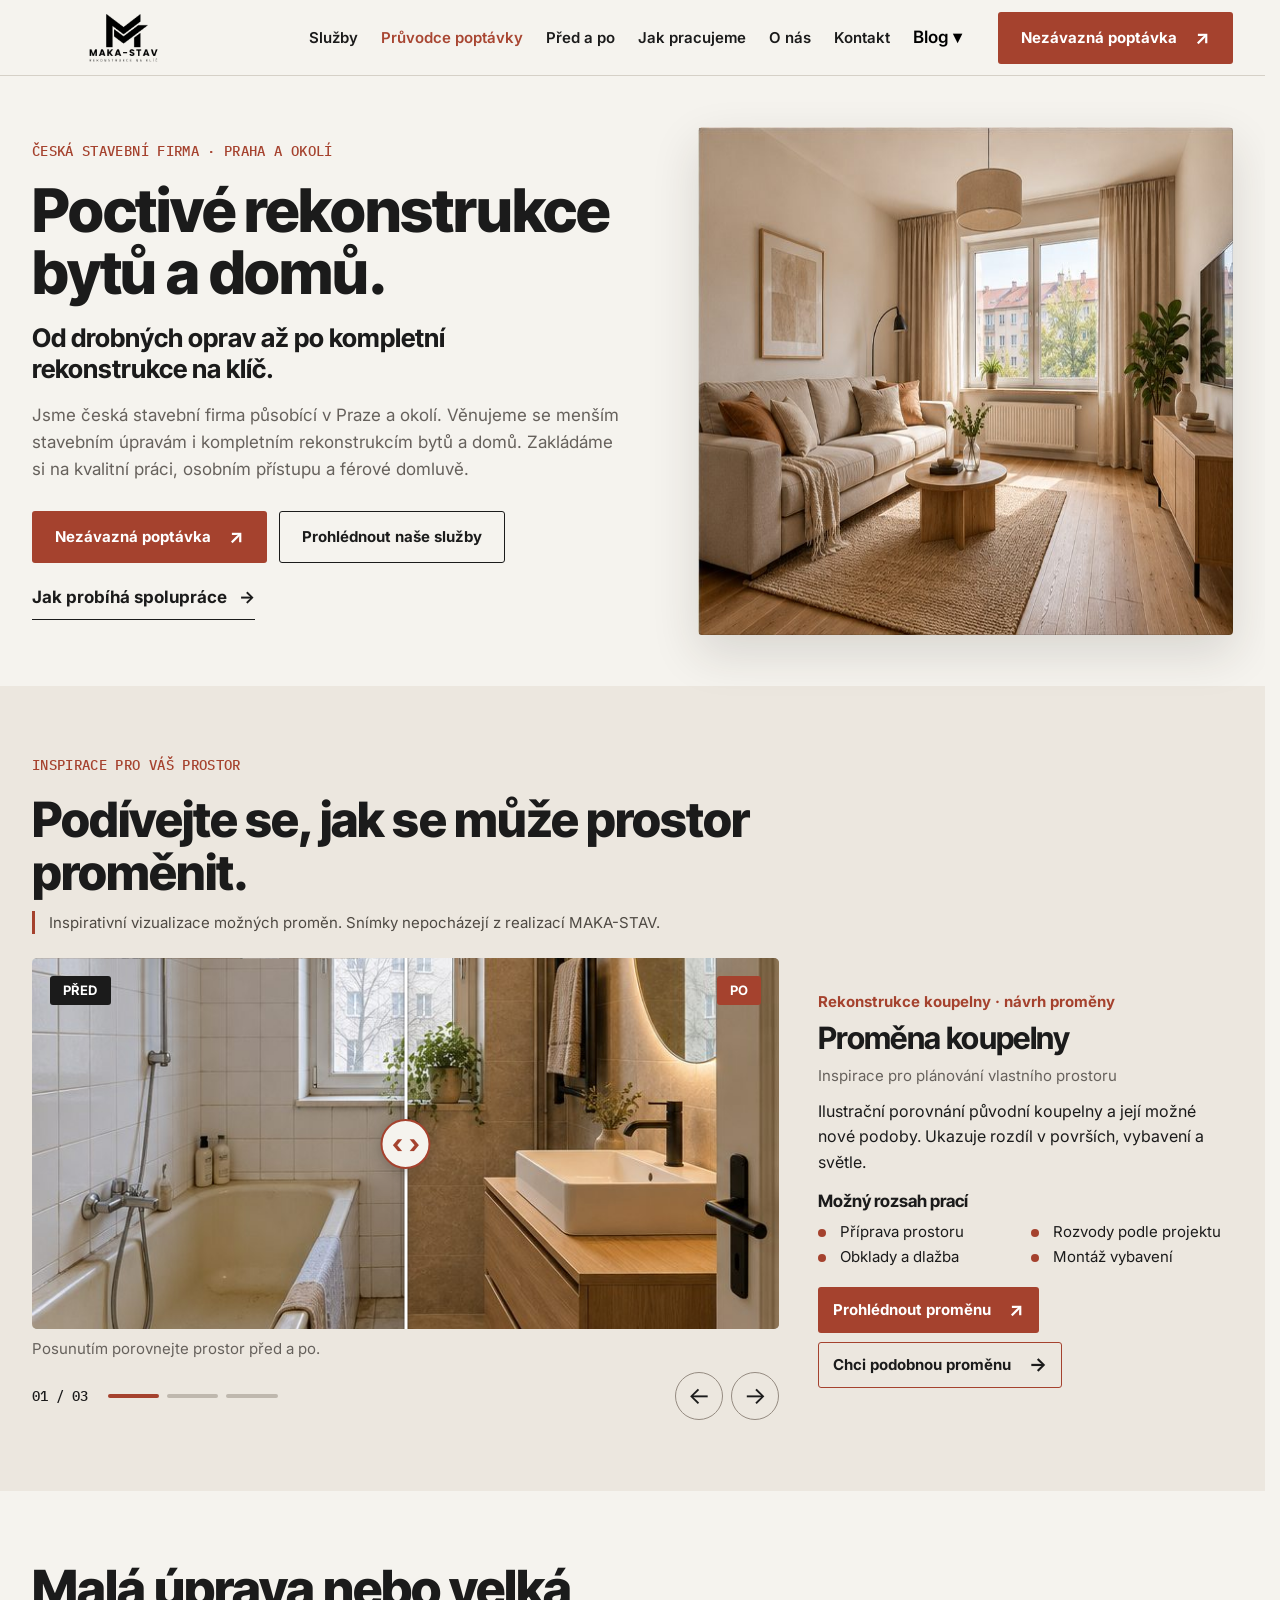
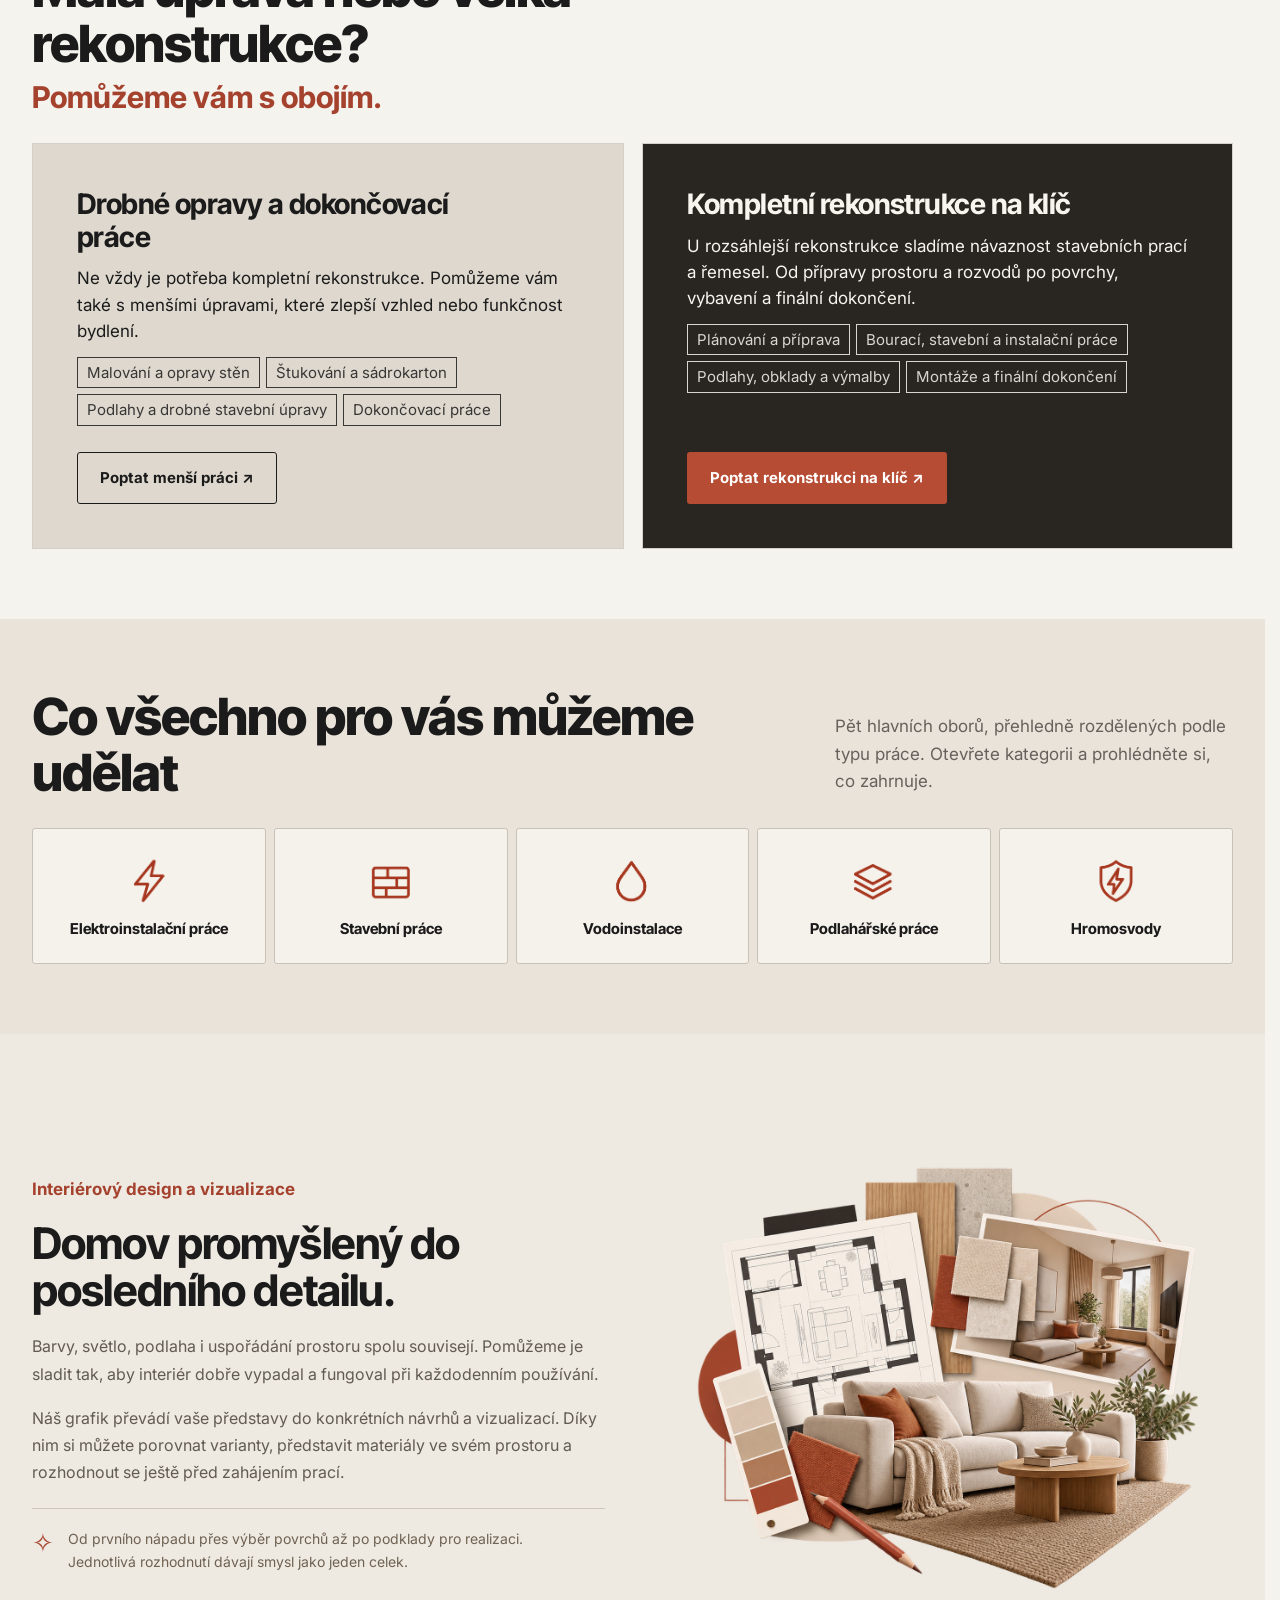
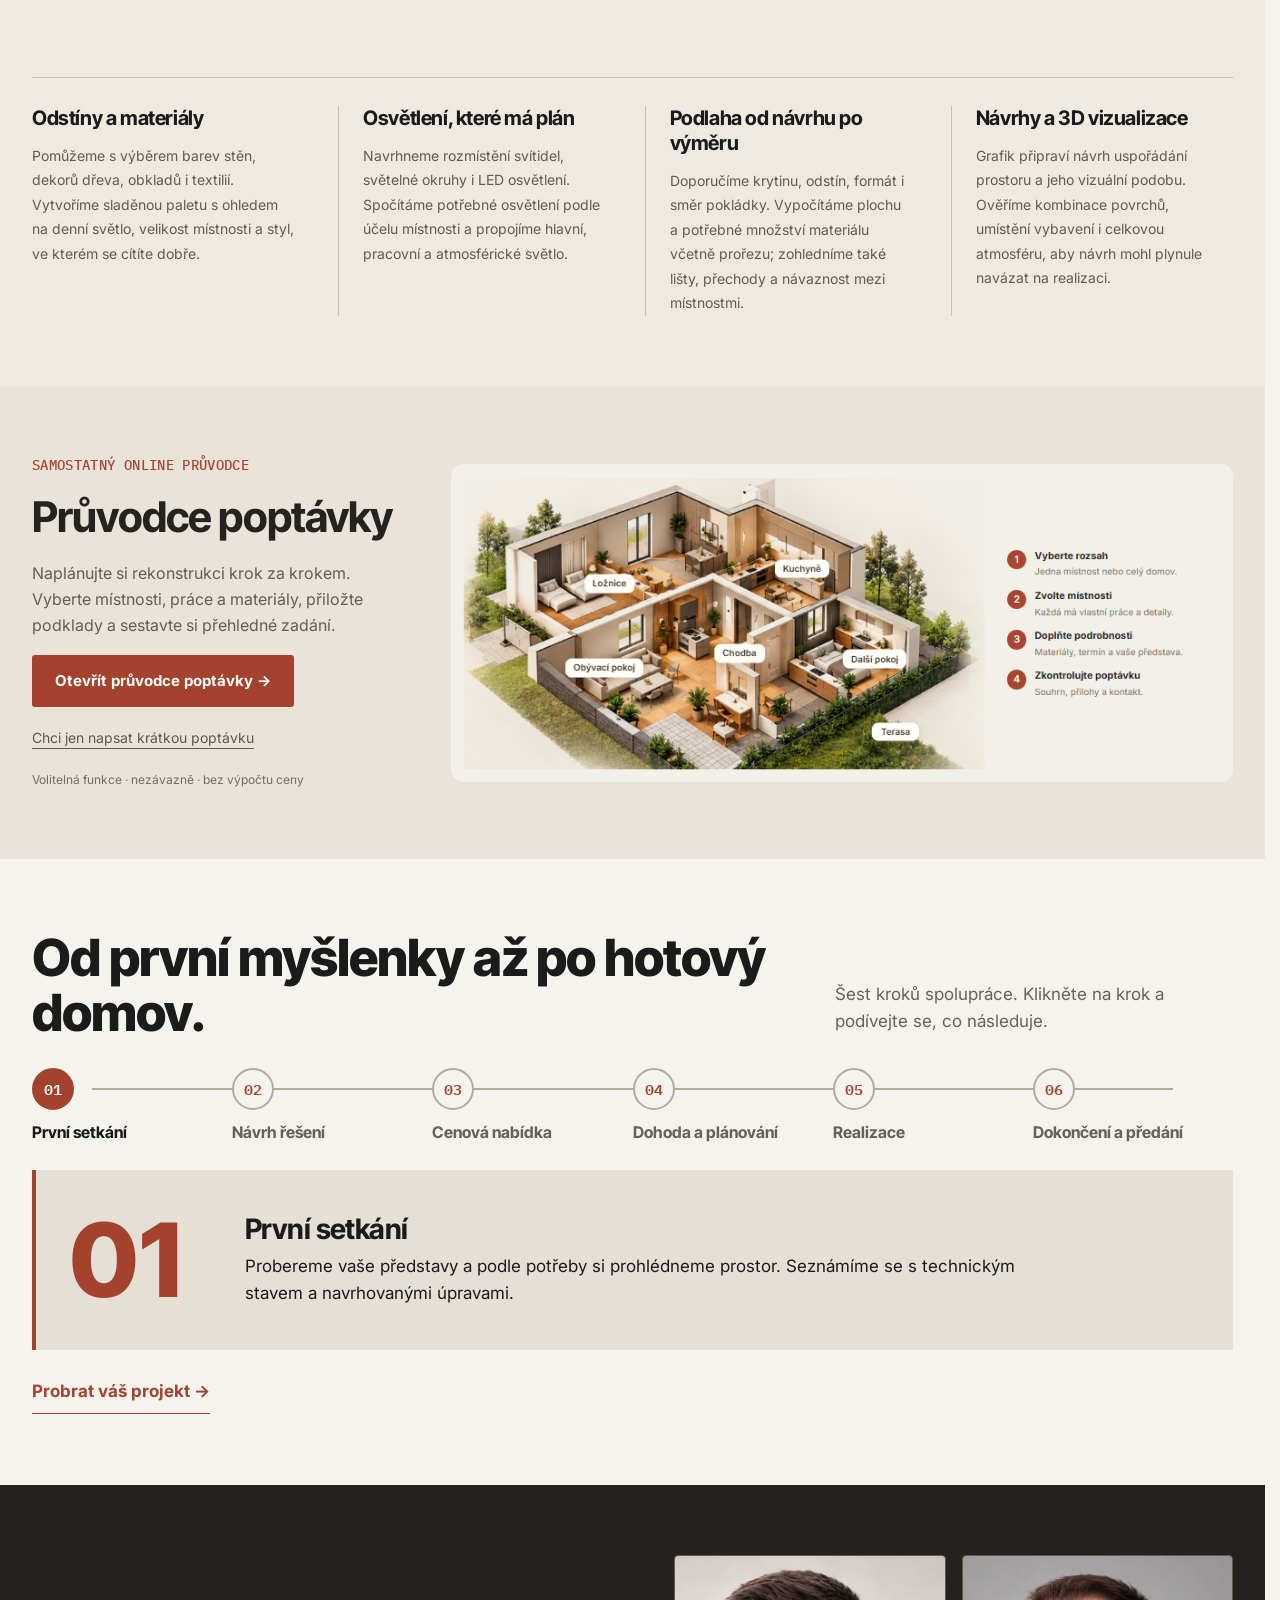
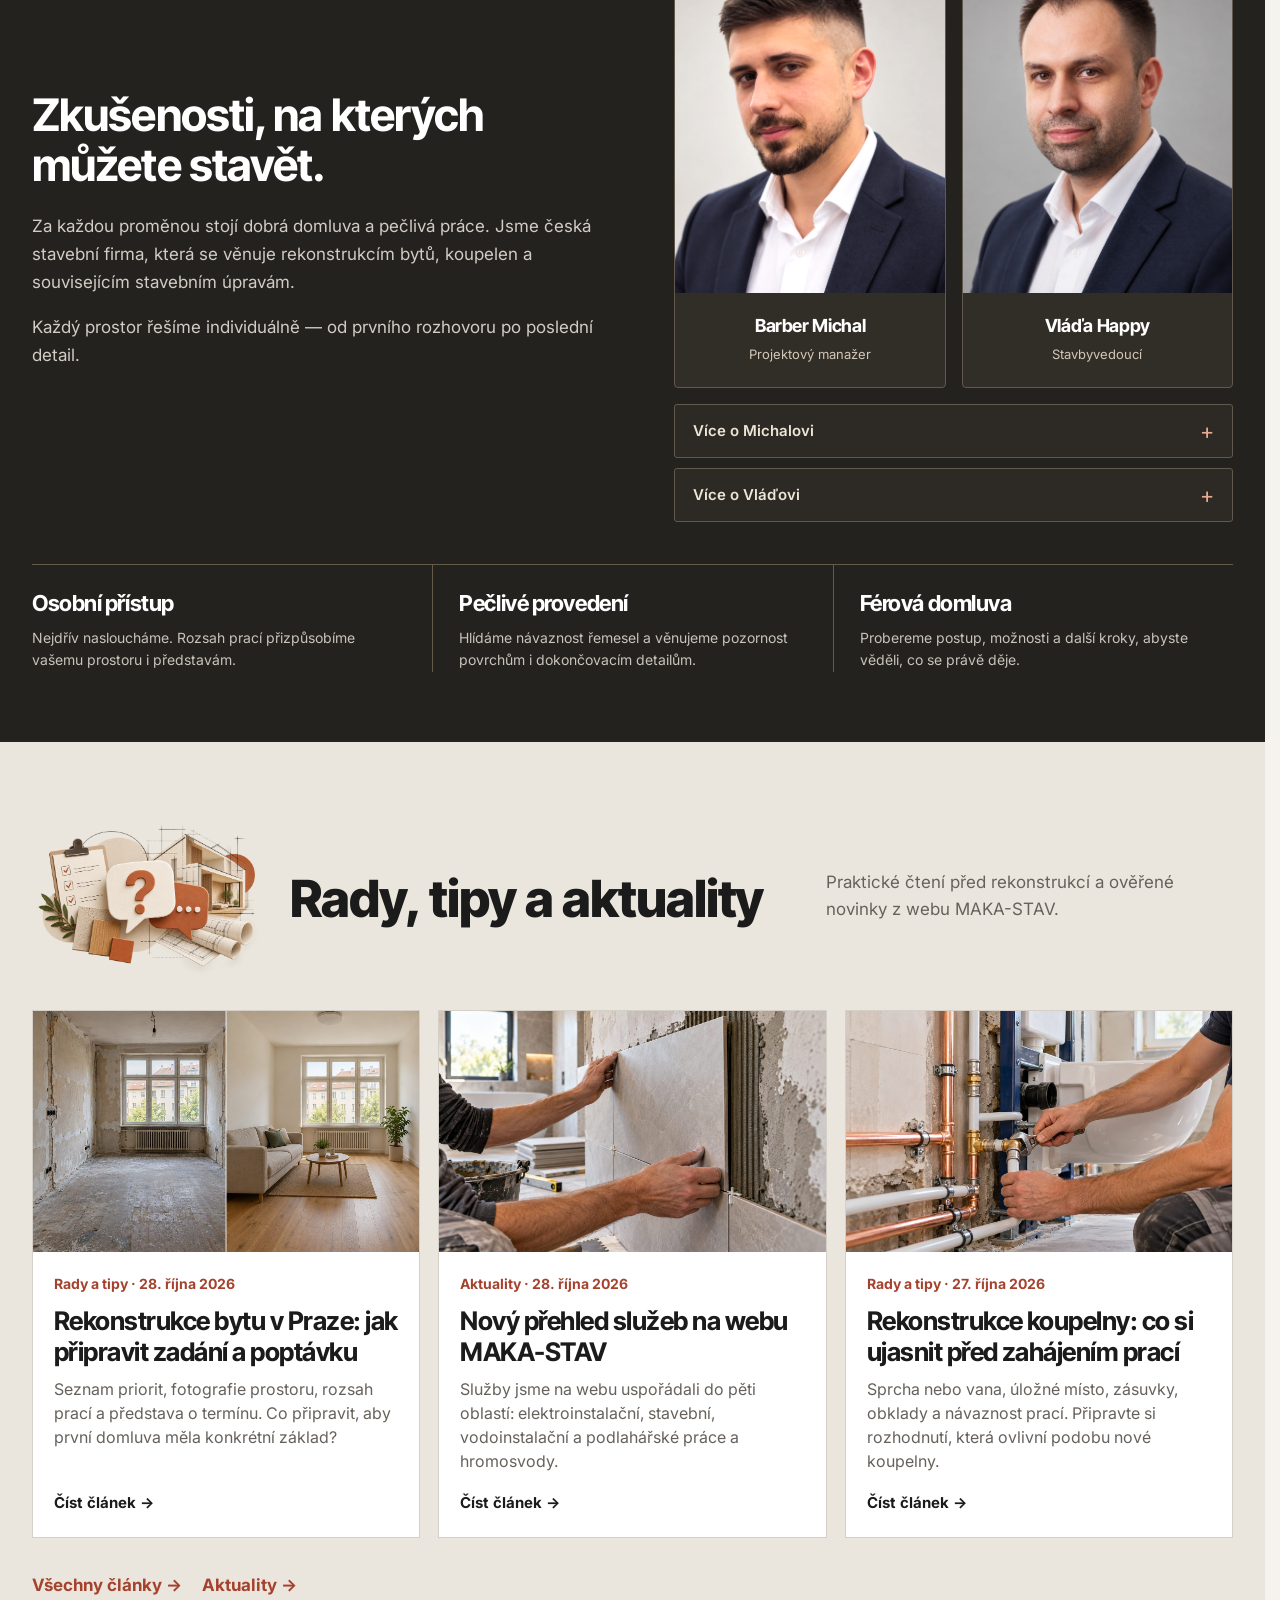
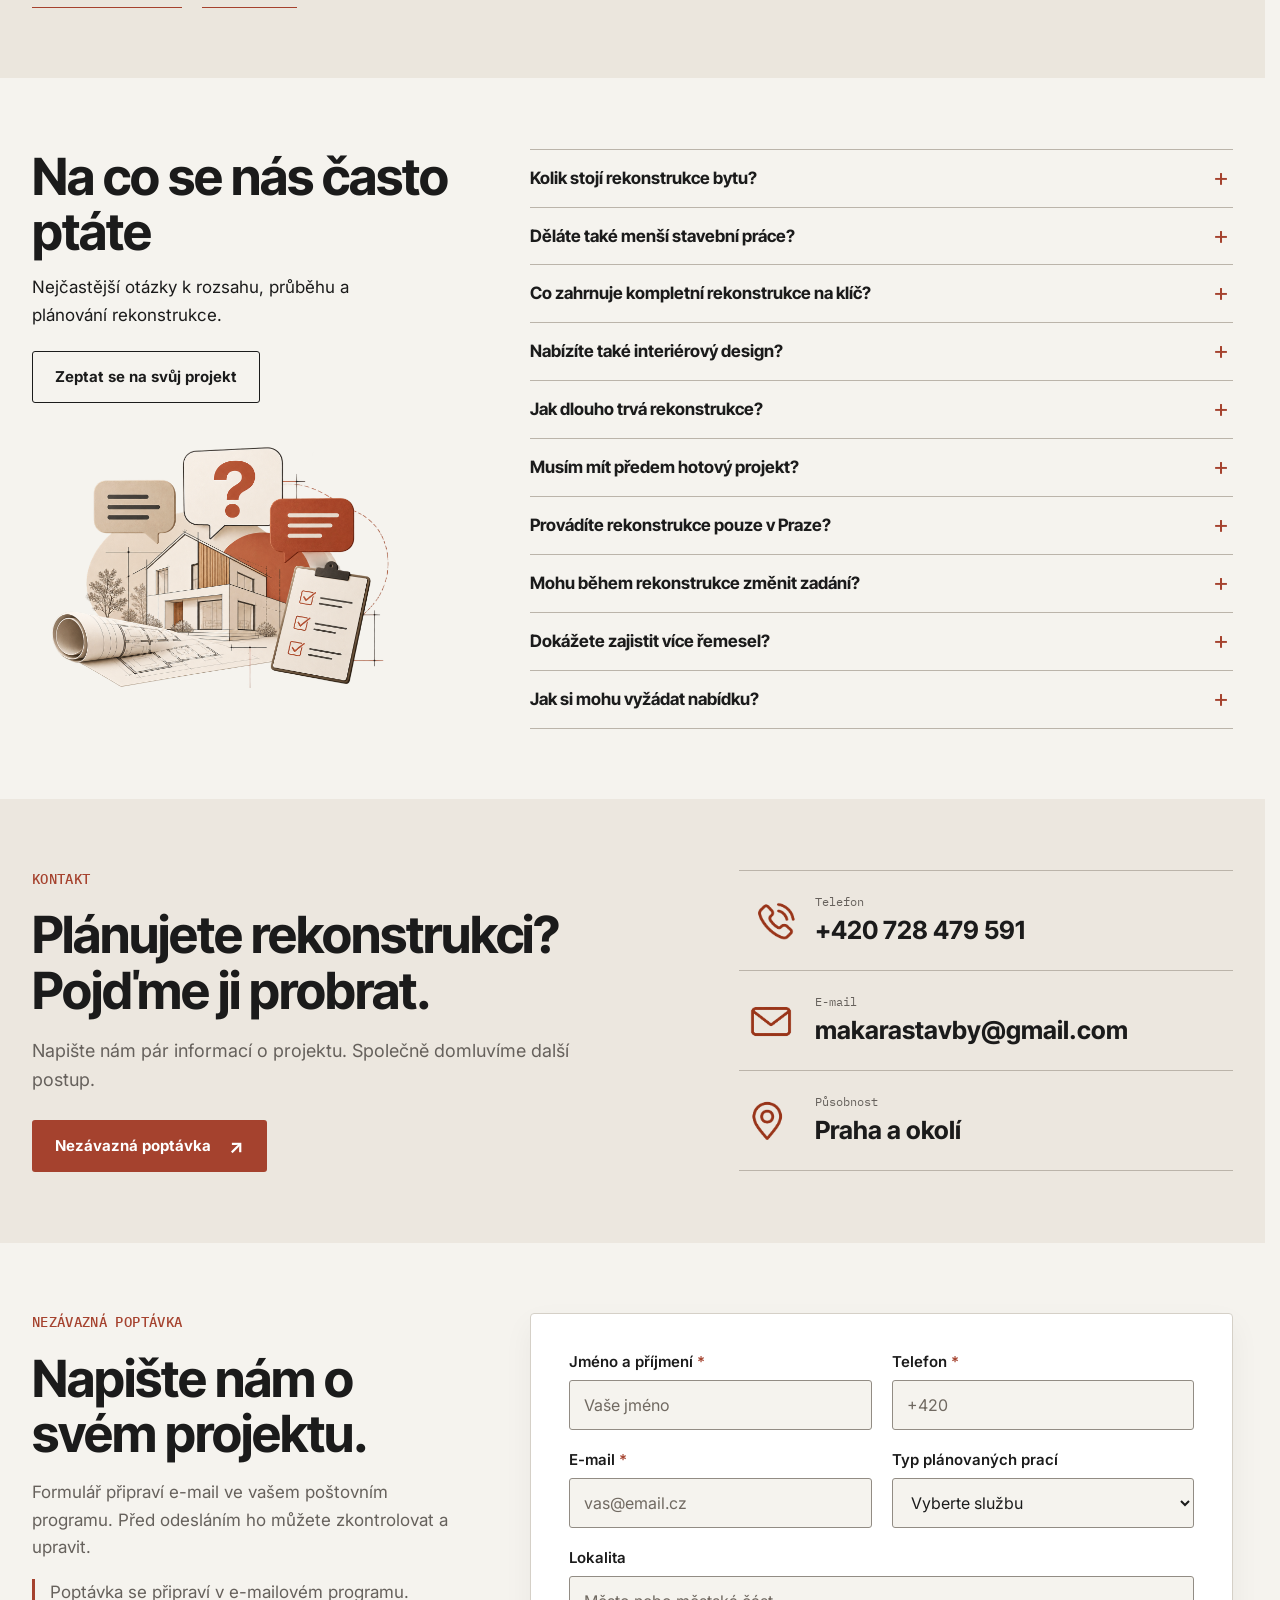
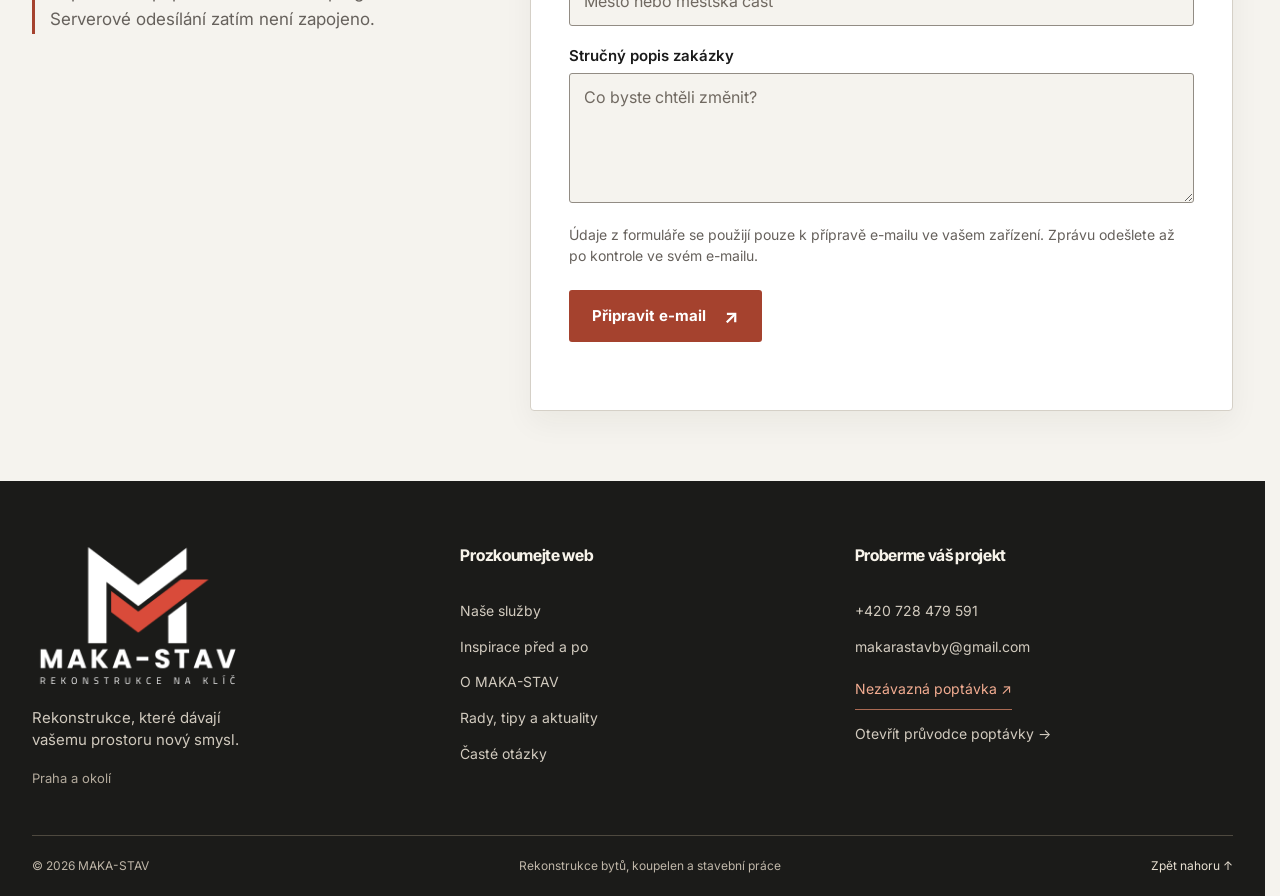
==== commit 78dbd9d9: "Center service categories and remove redundant trade overview" ====
--- a/index.html
+++ b/index.html
@@ -20,11 +20,11 @@
   <script src="content-data.js" defer></script>
   <script src="app.js?revision=wizard27" defer></script>
   <script src="references-data.js" defer></script>
-  <script src="references.js" defer></script><script src="v3.js?revision=home31" defer></script>
+  <script src="references.js" defer></script><script src="v3.js?revision=clean35" defer></script>
 <link rel="canonical" href="https://shadowvillee.github.io/maka-stav-demo/">
   <meta property="og:url" content="https://shadowvillee.github.io/maka-stav-demo/">
 <link rel="stylesheet" href="wizard-intro.css?revision=home29">
-<script src="wizard-links.js?revision=home29" defer></script><link rel="stylesheet" href="home-refinement.css?revision=design34"></head>
+<script src="wizard-links.js?revision=home29" defer></script><link rel="stylesheet" href="home-refinement.css?revision=clean35"></head>
 <body>
   <a class="skip-link" href="#main">Přeskočit na obsah</a>
   <header class="site-header" id="top">
@@ -73,14 +73,14 @@
         <div class="reference-info"><div class="reference-summary"><p class="reference-category" id="reference-category"></p><h3 id="reference-title" aria-live="polite"></h3><p class="reference-meta" id="reference-meta"></p><p class="reference-description" id="reference-description"></p><div class="reference-actions"><button class="button button-primary" id="reference-detail-open" type="button">Prohlédnout proměnu <span aria-hidden="true">↗</span></button><a class="button button-secondary reference-inquiry" id="reference-inquiry" href="#poptavka">Chci podobnou proměnu <span aria-hidden="true">→</span></a></div></div><div class="reference-work"><h4>Možný rozsah prací</h4><ul id="reference-work-items"></ul></div></div></div>
       </div>
     </section>
-<section class="scope section" id="rozsah" aria-labelledby="scope-title"><div class="container"><div class="section-heading"><div><h2 id="scope-title">Malá úprava nebo velká rekonstrukce?</h2><p class="scope-subtitle">Pomůžeme vám s obojím.</p></div></div><div class="scope-grid"><article class="scope-minor"><span class="scope-mark" aria-hidden="true">↗</span><h3>Drobné opravy a dokončovací práce</h3><p>Ne vždy je potřeba kompletní rekonstrukce. Pomůžeme vám také s menšími úpravami, které zlepší vzhled nebo funkčnost bydlení.</p><ul><li>Malování a opravy stěn</li><li>Štukování a sádrokarton</li><li>Podlahy a drobné stavební úpravy</li><li>Dokončovací práce</li></ul><a class="button button-secondary" href="#poptavka" data-inquiry="Menší oprava">Poptat menší práci ↗</a></article><article class="scope-major"><span class="scope-mark" aria-hidden="true">⌁</span><h3>Kompletní rekonstrukce na klíč</h3><p>U rozsáhlejší rekonstrukce sladíme návaznost stavebních prací a řemesel. Od přípravy prostoru a rozvodů po povrchy, vybavení a finální dokončení.</p><ul><li>Plánování a příprava</li><li>Bourací, stavební a instalační práce</li><li>Podlahy, obklady a výmalby</li><li>Montáže a finální dokončení</li></ul><a class="button button-primary" href="#poptavka" data-inquiry="Kompletní rekonstrukce na klíč">Poptat rekonstrukci na klíč ↗</a></article></div></div></section>
+<section class="scope section" id="rozsah" aria-labelledby="scope-title"><div class="container"><div class="section-heading"><div><h2 id="scope-title">Malá úprava nebo velká rekonstrukce?</h2><p class="scope-subtitle">Pomůžeme vám s obojím.</p></div></div><div class="scope-grid"><article class="scope-minor"><h3>Drobné opravy a dokončovací práce</h3><p>Ne vždy je potřeba kompletní rekonstrukce. Pomůžeme vám také s menšími úpravami, které zlepší vzhled nebo funkčnost bydlení.</p><ul><li>Malování a opravy stěn</li><li>Štukování a sádrokarton</li><li>Podlahy a drobné stavební úpravy</li><li>Dokončovací práce</li></ul><a class="button button-secondary" href="#poptavka" data-inquiry="Menší oprava">Poptat menší práci ↗</a></article><article class="scope-major"><h3>Kompletní rekonstrukce na klíč</h3><p>U rozsáhlejší rekonstrukce sladíme návaznost stavebních prací a řemesel. Od přípravy prostoru a rozvodů po povrchy, vybavení a finální dokončení.</p><ul><li>Plánování a příprava</li><li>Bourací, stavební a instalační práce</li><li>Podlahy, obklady a výmalby</li><li>Montáže a finální dokončení</li></ul><a class="button button-primary" href="#poptavka" data-inquiry="Kompletní rekonstrukce na klíč">Poptat rekonstrukci na klíč ↗</a></article></div></div></section>
 <section class="service-wall section" id="sluzby" aria-labelledby="services-title"><div class="container"><div class="section-heading"><div><h2 id="services-title">Co všechno pro vás můžeme udělat</h2></div><p>Pět hlavních oborů, přehledně rozdělených podle typu práce. Otevřete kategorii a prohlédněte si, co zahrnuje.</p></div><div class="service-wall-grid" id="service-wall-grid"></div></div></section>
 <section class="design-section section design-information" id="interierovy-design" aria-labelledby="design-title"><div class="container design-layout"><div class="design-copy"><p class="design-overline">Interiérový design a vizualizace</p><h2 id="design-title">Domov promyšlený do posledního detailu.</h2><p>Barvy, světlo, podlaha i uspořádání prostoru spolu souvisejí. Pomůžeme je sladit tak, aby interiér dobře vypadal a fungoval při každodenním používání.</p><p>Náš grafik převádí vaše představy do konkrétních návrhů a vizualizací. Díky nim si můžete porovnat varianty, představit materiály ve svém prostoru a rozhodnout se ještě před zahájením prací.</p><div class="design-note"><span aria-hidden="true">✧</span><p>Od prvního nápadu přes výběr povrchů až po podklady pro realizaci. Jednotlivá rozhodnutí dávají smysl jako jeden celek.</p></div></div><figure class="design-visual"><img src="public/images/interior-design-moodboard.png" width="1280" height="1280" loading="lazy" decoding="async" alt="Návrh útulného interiéru: půdorys, vizualizace obývacího pokoje a vzorníky barev, dřeva a textilií."></figure><div class="design-details"><article><h3>Odstíny a materiály</h3><p>Pomůžeme s výběrem barev stěn, dekorů dřeva, obkladů i textilií. Vytvoříme sladěnou paletu s ohledem na denní světlo, velikost místnosti a styl, ve kterém se cítíte dobře.</p></article><article><h3>Osvětlení, které má plán</h3><p>Navrhneme rozmístění svítidel, světelné okruhy i LED osvětlení. Spočítáme potřebné osvětlení podle účelu místnosti a propojíme hlavní, pracovní a atmosférické světlo.</p></article><article><h3>Podlaha od návrhu po výměru</h3><p>Doporučíme krytinu, odstín, formát i směr pokládky. Vypočítáme plochu a potřebné množství materiálu včetně prořezu; zohledníme také lišty, přechody a návaznost mezi místnostmi.</p></article><article><h3>Návrhy a 3D vizualizace</h3><p>Grafik připraví návrh uspořádání prostoru a jeho vizuální podobu. Ověříme kombinace povrchů, umístění vybavení i celkovou atmosféru, aby návrh mohl plynule navázat na realizaci.</p></article></div></div></section>
 <section class="wizard-intro section" id="pribeh" aria-labelledby="wizard-title"><div class="container wizard-intro-grid"><div><p class="eyebrow">Samostatný online průvodce</p><h2 id="wizard-title">Průvodce poptávky</h2><p>Naplánujte si rekonstrukci krok za krokem. Vyberte místnosti, práce a materiály, přiložte podklady a sestavte si přehledné zadání.</p><a class="button button-primary" href="poptavka/">Otevřít průvodce poptávky →</a><a class="wizard-simple" href="#poptavka" data-simple-contact>Chci jen napsat krátkou poptávku</a><small class="wizard-disclaimer">Volitelná funkce · nezávazně · bez výpočtu ceny</small></div><figure class="wizard-home-visual"><img src="public/images/wizard-home-preview.png" width="862" height="351" loading="lazy" alt="Průvodce poptávky: vyberte rozsah a místnosti, doplňte podrobnosti a zkontrolujte zadání."></figure></div></section>
 
 <section class="process section" id="postup" aria-labelledby="process-title"><div class="container"><div class="section-heading"><div><h2 id="process-title">Od první myšlenky až po hotový domov.</h2></div><p>Šest kroků spolupráce. Klikněte na krok a podívejte se, co následuje.</p></div><div class="process-timeline" id="process-timeline" role="tablist" aria-label="Šest kroků spolupráce"></div><div class="process-detail" id="process-detail" role="tabpanel" aria-live="polite"></div><a class="inline-link" href="#poptavka">Probrat váš projekt →</a></div></section>
 <section class="published-only section" id="realizace" aria-labelledby="projects-title" hidden><div class="container"><div class="section-heading"><div><h2 id="projects-title">Projekty, za kterými si stojíme.</h2></div></div><div class="published-projects" id="published-projects"></div><a class="inline-link" href="realizace/">Všechny realizace →</a></div></section>
-<section class="partners section" id="partneri" aria-labelledby="partners-title"><div class="container"><div class="section-heading"><div><h2 id="partners-title">Jedna rekonstrukce. Více profesí. Jeden společný cíl.</h2></div><p>Podle rozsahu projektu pomáháme sladit návaznost jednotlivých činností a odborníků.</p></div><div class="partner-scope"><div><h3>Co vše zastřešujeme</h3><p>Stavební a dokončovací práce řešíme podle konkrétního zadání. Odborné profese a návrhy interiéru mohou zajišťovat spolupracující specialisté.</p></div><ul><li>Stavební a bourací práce</li><li>Obklady, dlažby a podlahy</li><li>Malířské a dokončovací práce</li><li>Elektroinstalace a osvětlení</li><li>Vodoinstalace a sanita</li><li>Interiérový design a vizualizace</li></ul></div><div class="partner-logos" id="partner-logos" hidden><h3>Naši partneři</h3><div></div></div></div></section>
+
 <section class="about section" id="firma" aria-labelledby="about-title"><div class="container about-studio"><div class="about-intro"><h2 id="about-title">Zkušenosti, na kterých můžete stavět.</h2><p>Za každou proměnou stojí dobrá domluva a pečlivá práce. Jsme česká stavební firma, která se věnuje rekonstrukcím bytů, koupelen a souvisejícím stavebním úpravám.</p><p>Každý prostor řešíme individuálně — od prvního rozhovoru po poslední detail.</p></div><div class="about-team" aria-label="Lidé za vaším projektem"><figure class="team-person"><img src="public/images/barber-michal.png" width="1122" height="1402" loading="lazy" decoding="async" alt="Barber Michal, projektový manažer"><figcaption><h3>Barber Michal</h3><p>Projektový manažer</p></figcaption></figure><figure class="team-person"><img src="public/images/vlada-happy.png" width="1122" height="1402" loading="lazy" decoding="async" alt="Vláďa Happy, stavbyvedoucí"><figcaption><h3>Vláďa Happy</h3><p>Stavbyvedoucí</p></figcaption></figure><div class="team-bios"><details class="team-bio"><summary>Více o Michalovi <span aria-hidden="true">+</span></summary><div><p>Michal je zkušený projektový manažer, který má za sebou řadu úspěšně realizovaných projektů. Kromě stavebních plánů dokonale ovládá i strojek na vlasy. <strong>Ať už jde o rekonstrukci bytu, nebo nový účes, Michal ví, že bez pořádného plánu a přesné ruky to prostě nepůjde.</strong></p><p>Od prvního návrhu až po finální předání koordinuje jednotlivé práce, hlídá termíny, komunikuje s klienty a dohlíží na to, aby všechno šlapalo jako dobře seřízený strojek. Poradí si s komplikacemi na stavbě i s náročnými požadavky zákazníků. <strong>A pokud budete chtít něco opravdu speciálního? Klidně vám udělá i blesk a cestičku. Jen mu raději upřesněte, jestli na hlavě, nebo v projektu.</strong> 💈</p></div></details><details class="team-bio"><summary>Více o Vláďovi <span aria-hidden="true">+</span></summary><div><p>Vláďa je náš ostřílený stavební matador s více než 15 lety praxe a tolika rekonstrukcemi za sebou, že už by z nich mohl postavit vlastní město. Elektřina, sádrokarton, stavební konstrukce i kompletní rekonstrukce – <strong>Vláďa ví, kam patří kabel, kde má stát příčka a proč ta zeď rozhodně neměla být křivá.</strong></p><p>S přehledem koordinuje práce na stavbě a poradí si i se situacemi, nad kterými ostatní jen nevěřícně kroutí hlavou. Kde jiní vidí problém, Vláďa už hledá řešení. A když narazí na práci předchozích řemeslníků? <strong>Jeho oblíbená otázka zní: „Kdo tohle proboha dělal?“</strong></p></div></details></div></div><div class="about-principles" aria-label="Na čem nám záleží"><article><h3>Osobní přístup</h3><p>Nejdřív nasloucháme. Rozsah prací přizpůsobíme vašemu prostoru i představám.</p></article><article><h3>Pečlivé provedení</h3><p>Hlídáme návaznost řemesel a věnujeme pozornost povrchům i dokončovacím detailům.</p></article><article><h3>Férová domluva</h3><p>Probereme postup, možnosti a další kroky, abyste věděli, co se právě děje.</p></article></div></div></section>
 <section class="published-only blog-preview section" id="blog-preview" aria-labelledby="blog-title" hidden><div class="container"><div class="section-heading blog-illustrated-heading"><img src="public/images/blog-advice-illustration.png" width="1448" height="1086" loading="lazy" alt="Rady k rekonstrukci, plánování a výběru materiálů."><div><h2 id="blog-title">Rady, tipy a aktuality</h2></div><p>Praktické čtení před rekonstrukcí a ověřené novinky z webu MAKA-STAV.</p></div><div class="published-articles" id="published-articles"></div><div class="blog-preview-links"><a class="inline-link" href="blog/">Všechny články →</a><a class="inline-link" href="blog/aktuality/">Aktuality →</a></div></div></section>
 <section class="faq section" id="faq" aria-labelledby="faq-title"><div class="container faq-layout"><div><h2 id="faq-title">Na co se nás často ptáte</h2><p>Nejčastější otázky k rozsahu, průběhu a plánování rekonstrukce.</p><a class="button button-secondary" href="#poptavka">Zeptat se na svůj projekt</a><img class="faq-illustration" src="public/images/faq-illustration.png" width="1448" height="1086" loading="lazy" alt="Časté otázky k rekonstrukci a přípravě projektu."></div><div class="faq-list"><details><summary>Kolik stojí rekonstrukce bytu?</summary><p>Cena závisí na rozsahu prací, velikosti prostoru, technickém stavu a použitých materiálech. Konkrétní nabídku připravíme po upřesnění zadání.</p></details><details><summary>Děláte také menší stavební práce?</summary><p>Ano. Vedle rozsáhlejších rekonstrukcí se věnujeme také drobným opravám, malování, úpravám povrchů, podlahám a dokončovacím pracím. Možnosti závisí na charakteru zakázky.</p></details><details><summary>Co zahrnuje kompletní rekonstrukce na klíč?</summary><p>Podle rozsahu může zahrnovat přípravu prostoru, bourací práce, stavební úpravy, nové rozvody, koupelnu, podlahy, obklady, výmalbu i dokončení.</p></details><details><summary>Nabízíte také interiérový design?</summary><p>Podle potřeb projektu lze zapojit spolupracující interiérové designéry pro návrh prostoru, výběr materiálů nebo vizualizaci budoucího interiéru.</p></details><details><summary>Jak dlouho trvá rekonstrukce?</summary><p>Délka závisí na rozsahu a složitosti prací. Přibližný harmonogram je možné stanovit po upřesnění zadání.</p></details><details><summary>Musím mít předem hotový projekt?</summary><p>Ne vždy. U menších úprav může stačit domluvený rozsah. Větší dispoziční nebo konstrukční zásahy mohou vyžadovat odborné podklady či projekt.</p></details><details><summary>Provádíte rekonstrukce pouze v Praze?</summary><p>Hlavní oblastí působnosti je Praha a okolí. Vzdálenější lokality posoudíme individuálně.</p></details><details><summary>Mohu během rekonstrukce změnit zadání?</summary><p>Změny probereme podle stavu rozpracovanosti a technických možností. Mohou ovlivnit cenu, harmonogram nebo návaznost prací.</p></details><details><summary>Dokážete zajistit více řemesel?</summary><p>U komplexních projektů pomáháme koordinovat návaznost stavebních, instalačních a dokončovacích prací podle rozsahu zakázky.</p></details><details><summary>Jak si mohu vyžádat nabídku?</summary><p>Zavolejte nám nebo vyplňte poptávku. Popište rozsah prací a lokalitu; následně domluvíme další postup.</p></details></div></div></section>
--- a/home-refinement.css
+++ b/home-refinement.css
@@ -12,3 +12,6 @@
 .team-bios{grid-column:1/-1;display:grid;gap:10px}.team-bio{border:1px solid #62594c;border-radius:3px;background:#2d2a25;min-width:0}.team-bio summary{display:flex;align-items:center;justify-content:space-between;gap:15px;cursor:pointer;list-style:none;padding:14px 18px;color:#eee5d7;font-size:15px;font-weight:600}.team-bio summary::-webkit-details-marker{display:none}.team-bio summary>span{font-size:22px;font-weight:400;line-height:1;color:#e5aa91}.team-bio[open] summary>span{transform:rotate(45deg)}.team-bio summary:focus-visible{outline:2px solid #e5aa91;outline-offset:3px}.team-bio>div{border-top:1px solid #62594c;padding:16px 18px}.about .team-bio p{font-size:14px;line-height:1.7;color:#d8d0c6;margin:0 0 16px;max-width:none}.about .team-bio p:last-child{margin-bottom:0}.team-bio strong{color:#fff;font-weight:600}.team-person figcaption{min-height:94px;display:flex;flex-direction:column;align-items:center;justify-content:center}@media(max-width:600px){.team-bio summary{padding:14px}.team-bio>div{padding:15px}.team-person h3{font-size:clamp(14px,4vw,16px)}.team-person figcaption{min-height:90px}}
 
 .design-information .design-layout{grid-template-columns:minmax(0,1fr) minmax(0,1fr);gap:32px 56px}.design-information .design-copy h2{font-size:clamp(32px,3.4vw,48px);max-width:19ch}.design-information .design-copy>p:not(.design-overline){font-size:16px;line-height:1.7;color:#625b51}.design-information .design-visual{margin:0;align-self:center}.design-information .design-visual img{max-width:540px;margin:auto}.design-note{display:flex;gap:14px;align-items:flex-start;border-top:1px solid #cfc5b8;padding-top:18px;margin-top:22px}.design-note>span{color:#a84632;font-size:26px;line-height:1.2}.design-note p{font-size:14px;line-height:1.65;color:#6f6253;margin:0}.design-details{grid-column:1/-1;display:grid;grid-template-columns:repeat(4,minmax(0,1fr));gap:24px;border-top:1px solid #c9beaf;padding-top:28px}.design-details article{padding:0 20px 0 0}.design-details article+article{border-left:1px solid #c9beaf;padding-left:24px}.design-details h3{font-size:20px;line-height:1.25;margin:0 0 13px}.design-details p{font-size:14px;line-height:1.75;color:#625b51;margin:0}@media(max-width:1000px){.design-details{grid-template-columns:repeat(2,minmax(0,1fr));gap:26px}.design-details article:nth-child(3){border-left:0;padding-left:0}.design-information .design-layout{gap:28px}}@media(max-width:700px){.design-information .design-layout{grid-template-columns:1fr}.design-information .design-copy h2{max-width:22ch}.design-information .design-visual img{max-width:440px}.design-details{gap:22px}.design-details article{padding-right:0}.design-details article+article{padding-left:18px}}@media(max-width:430px){.design-details{grid-template-columns:1fr}.design-details article,.design-details article+article{padding:0 0 20px;border-left:0;border-bottom:1px solid #d6cdbf}.design-details article:last-child{border-bottom:0;padding-bottom:0}}
+
+/* Compact, centered trade categories. */
+.service-tile{align-items:center;justify-content:center;text-align:center;min-height:136px;gap:10px;padding:18px 14px}.service-tile span{max-width:100%;width:100%}.service-tile .category-art{flex:none;width:56px;height:56px}@media(max-width:600px){.service-tile{min-height:128px!important;gap:10px;padding:14px 10px}.service-tile .category-art{width:50px;height:50px}}
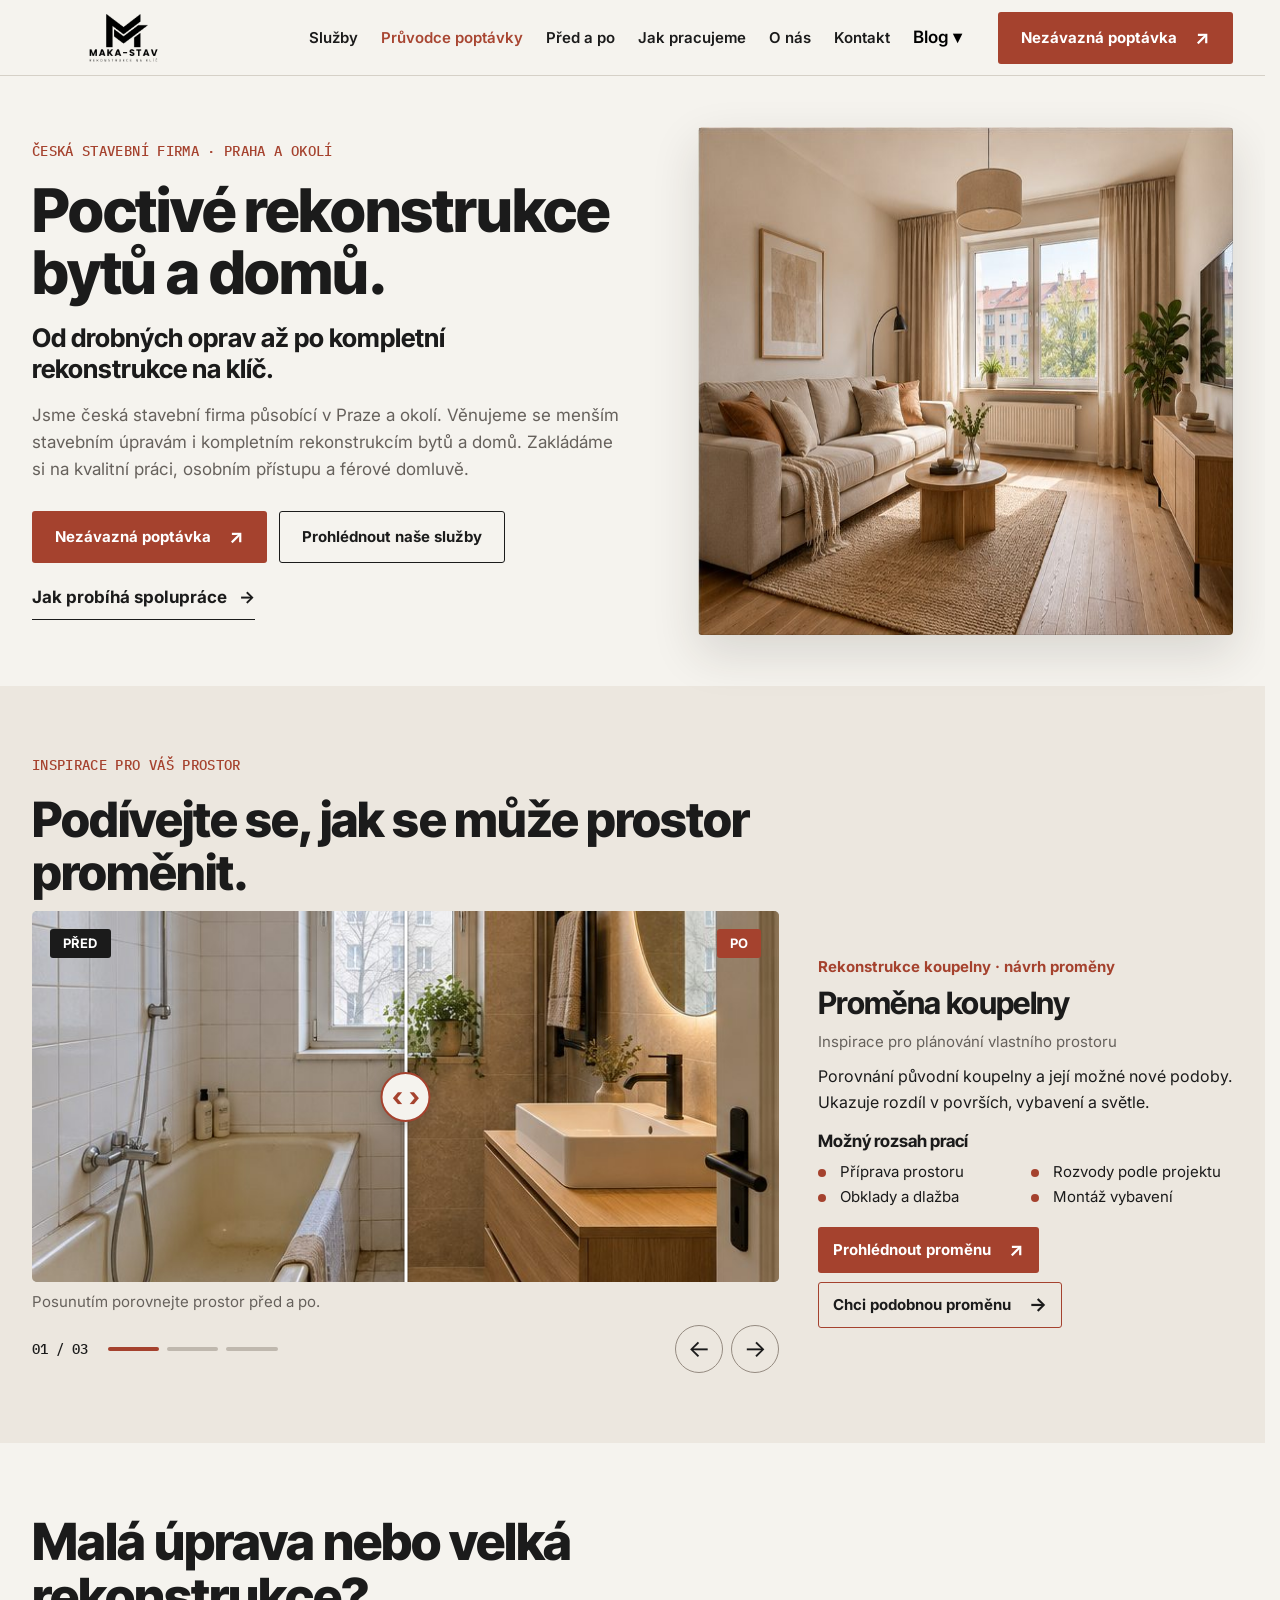
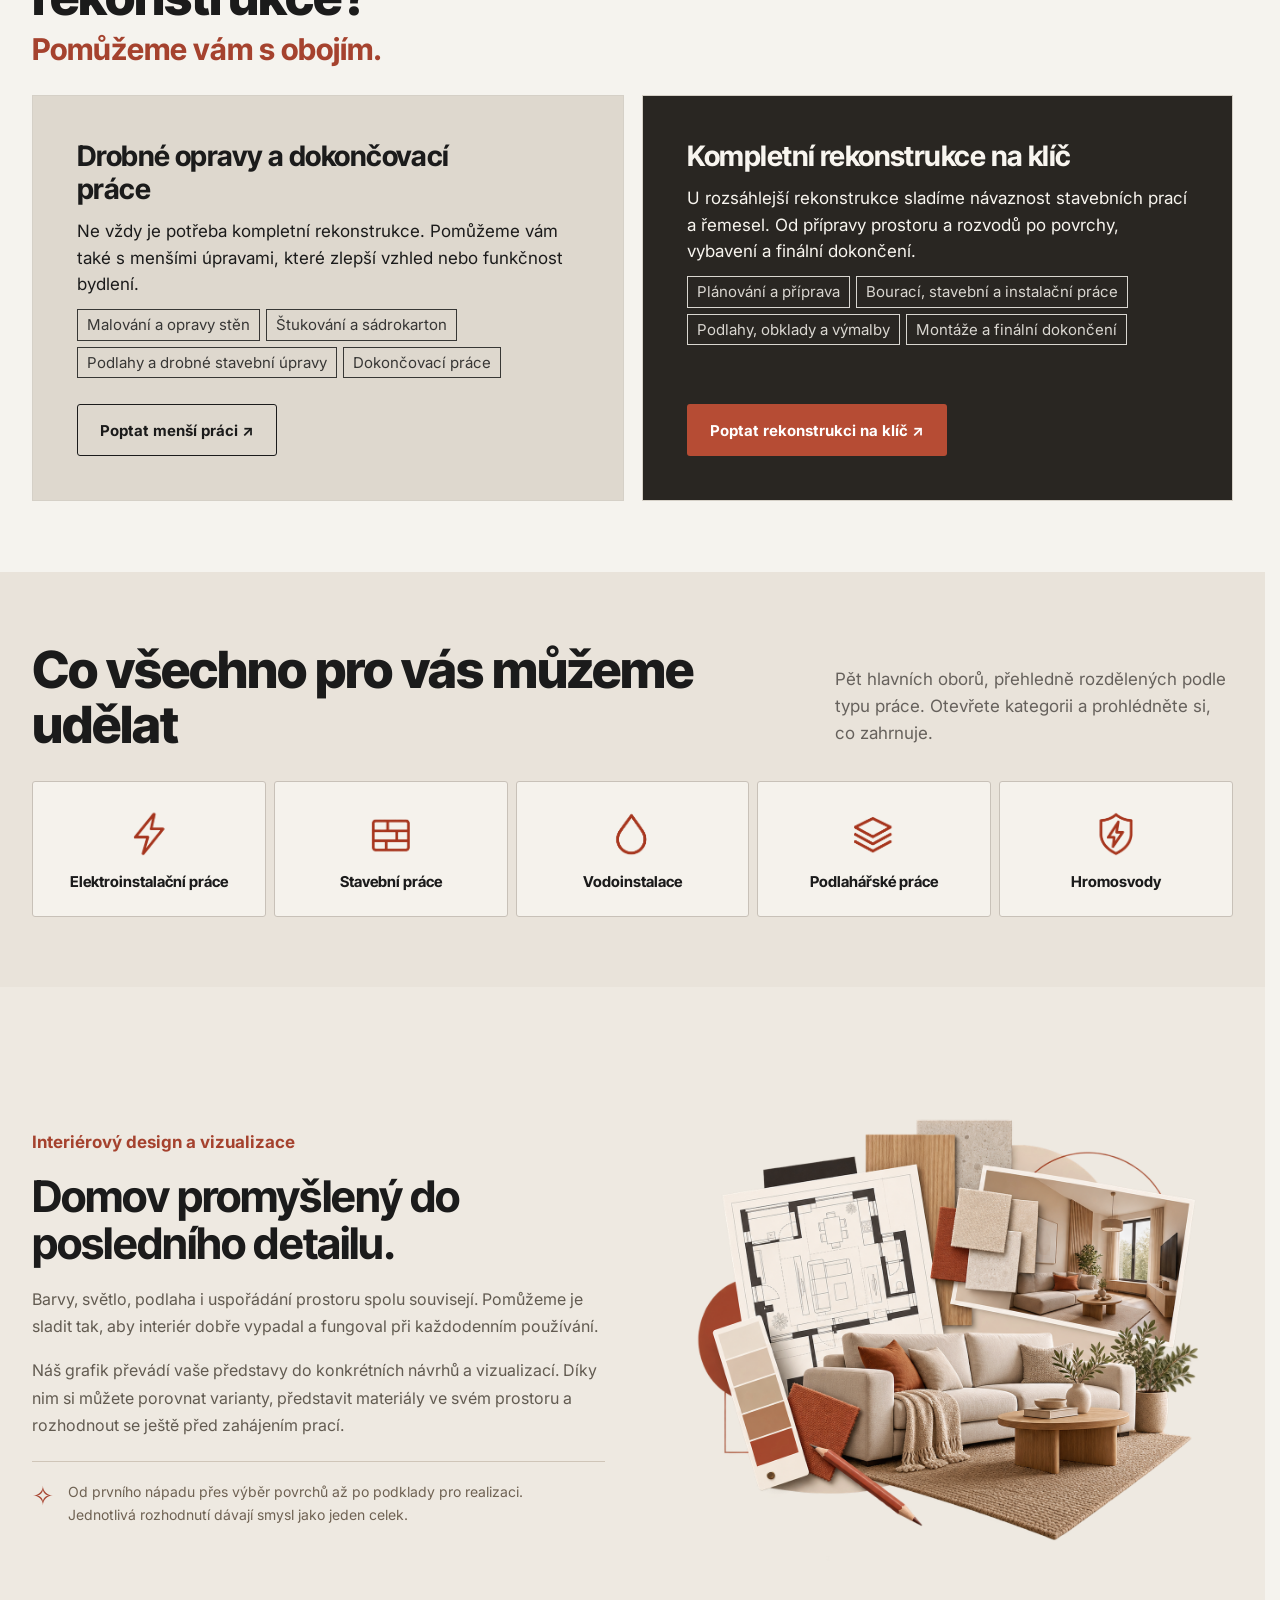
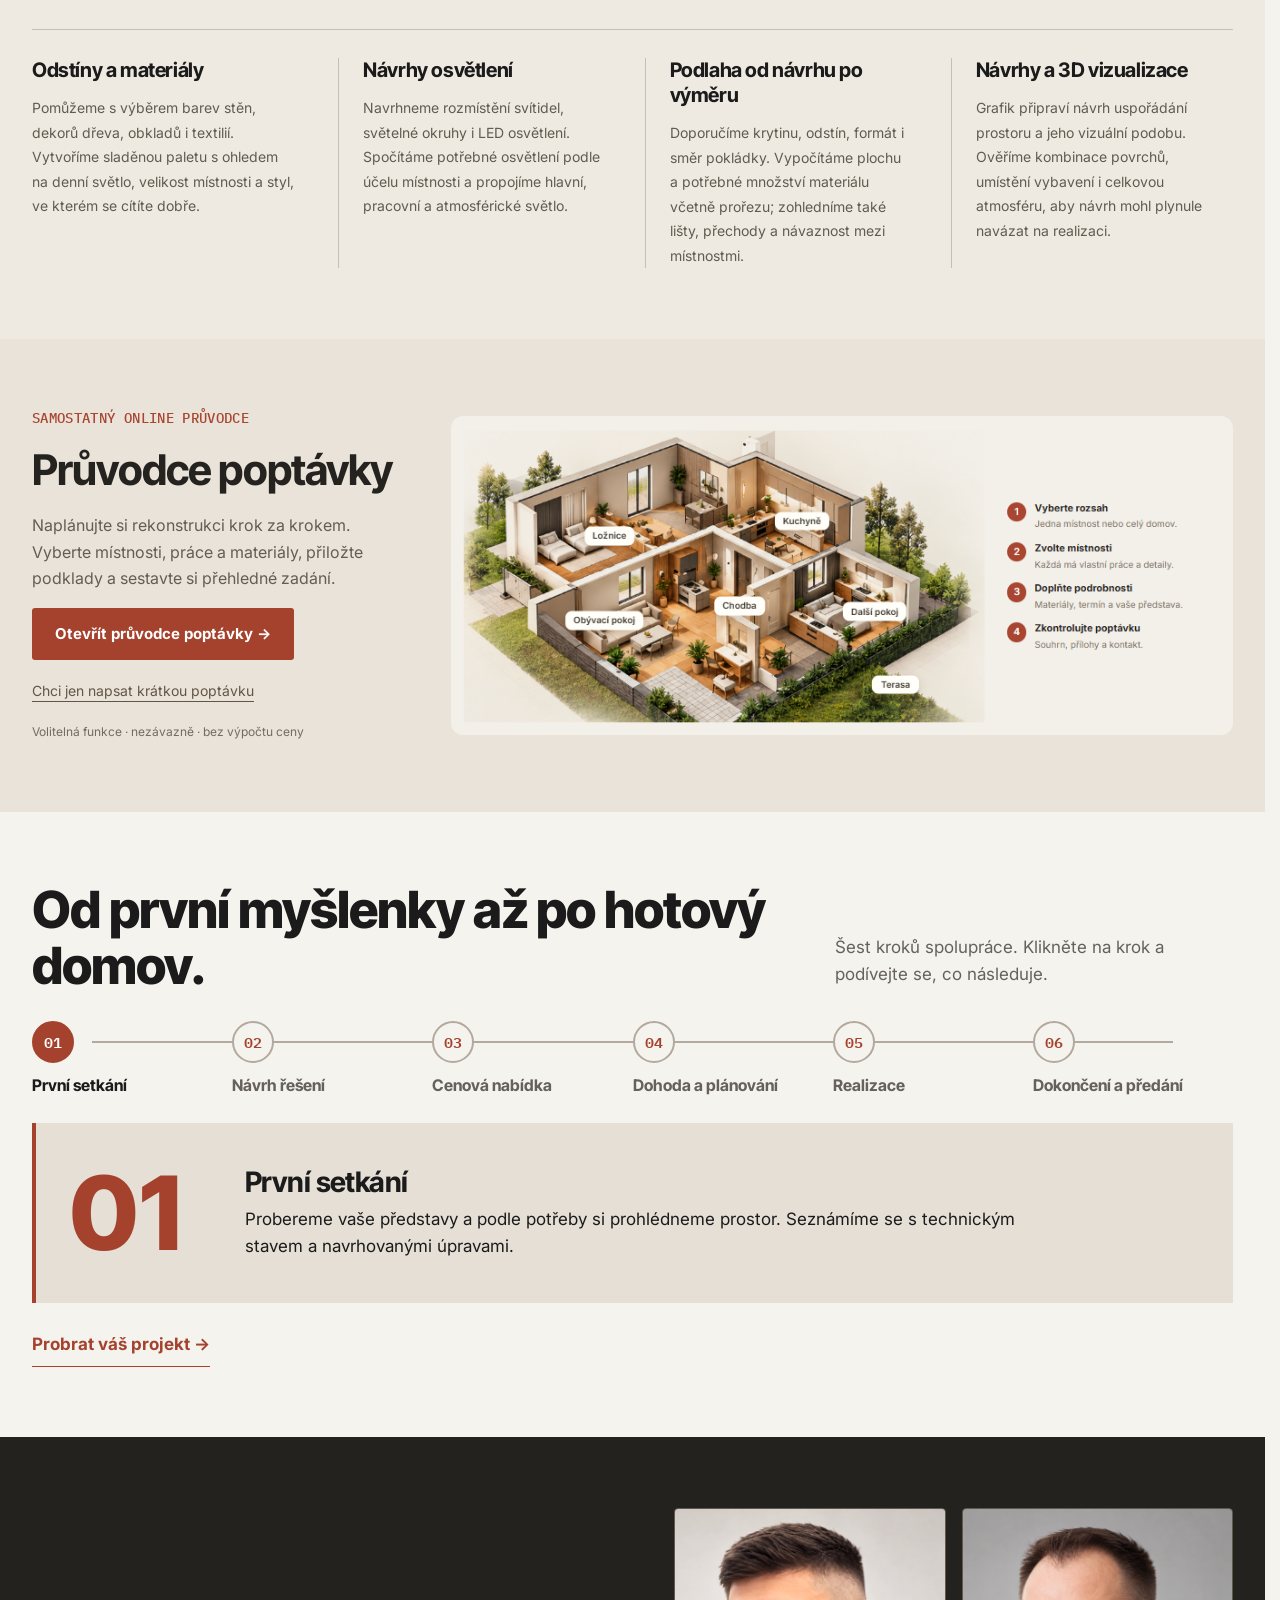
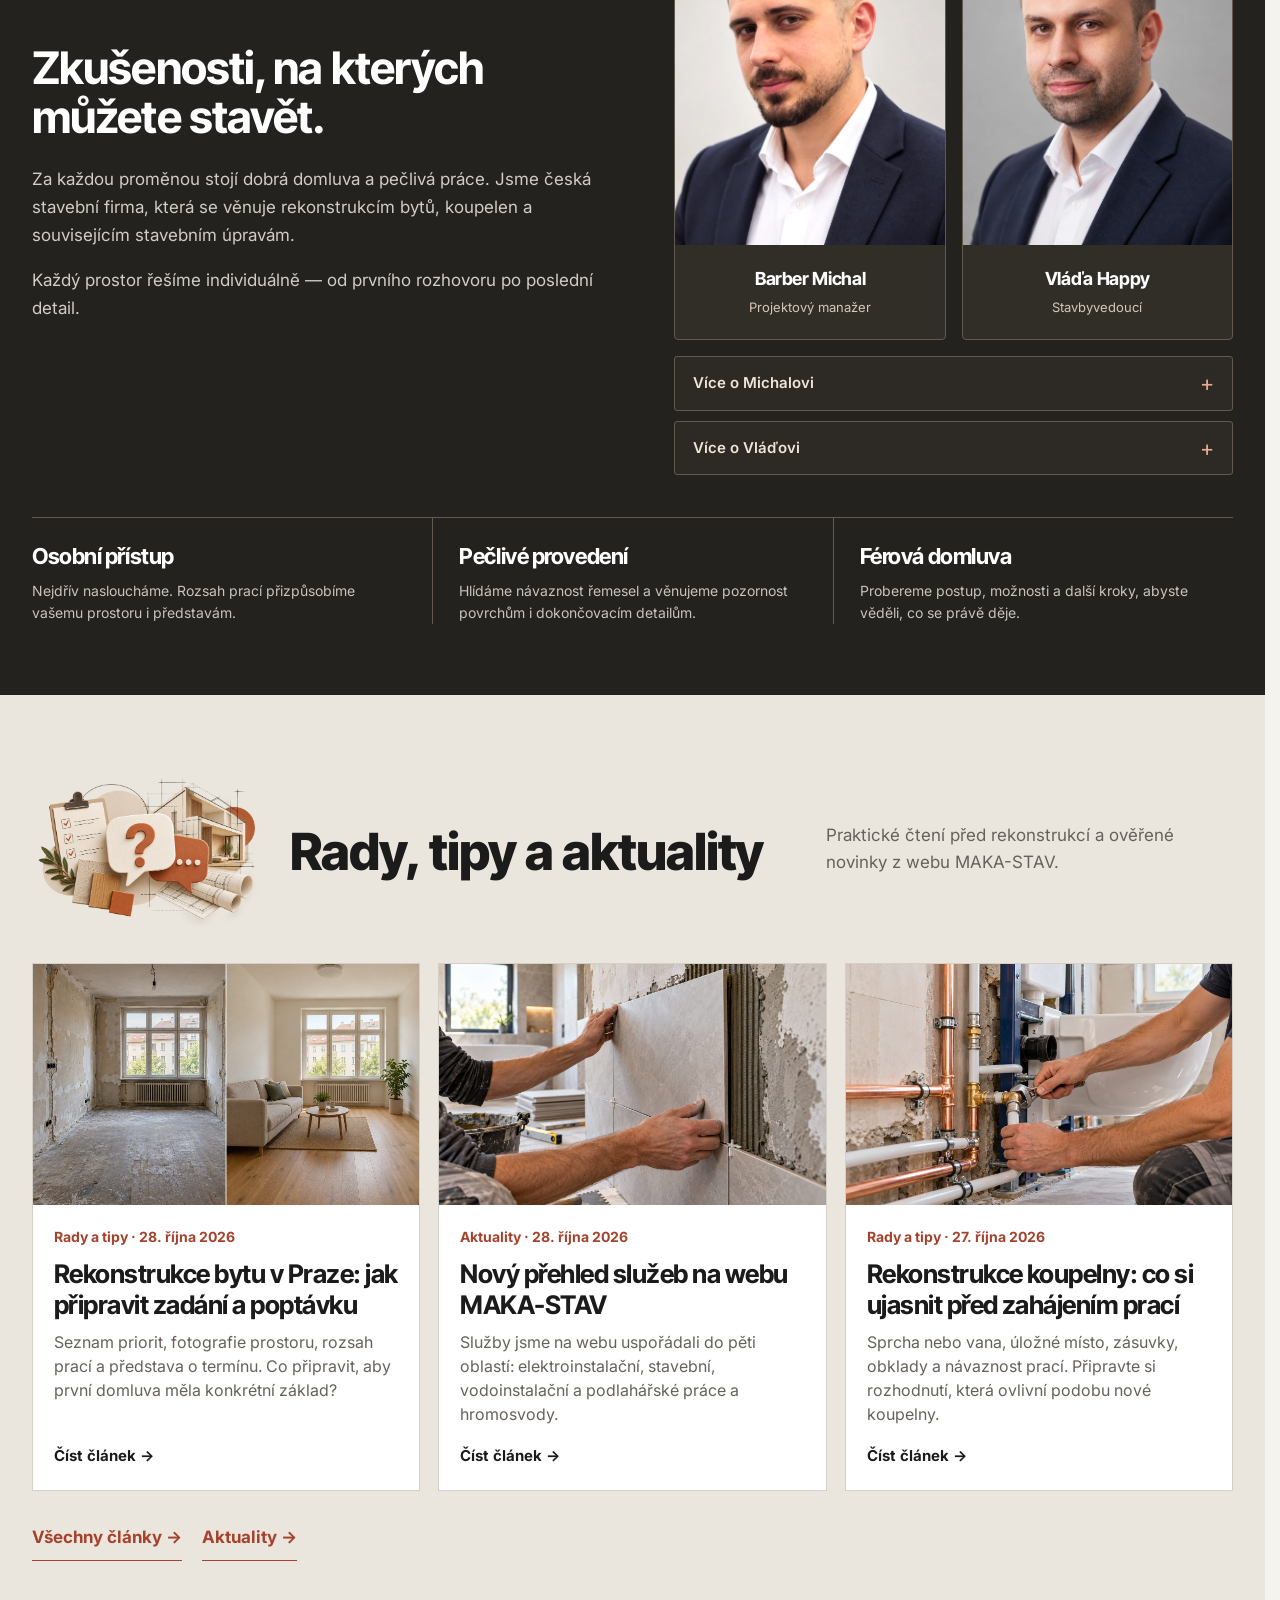
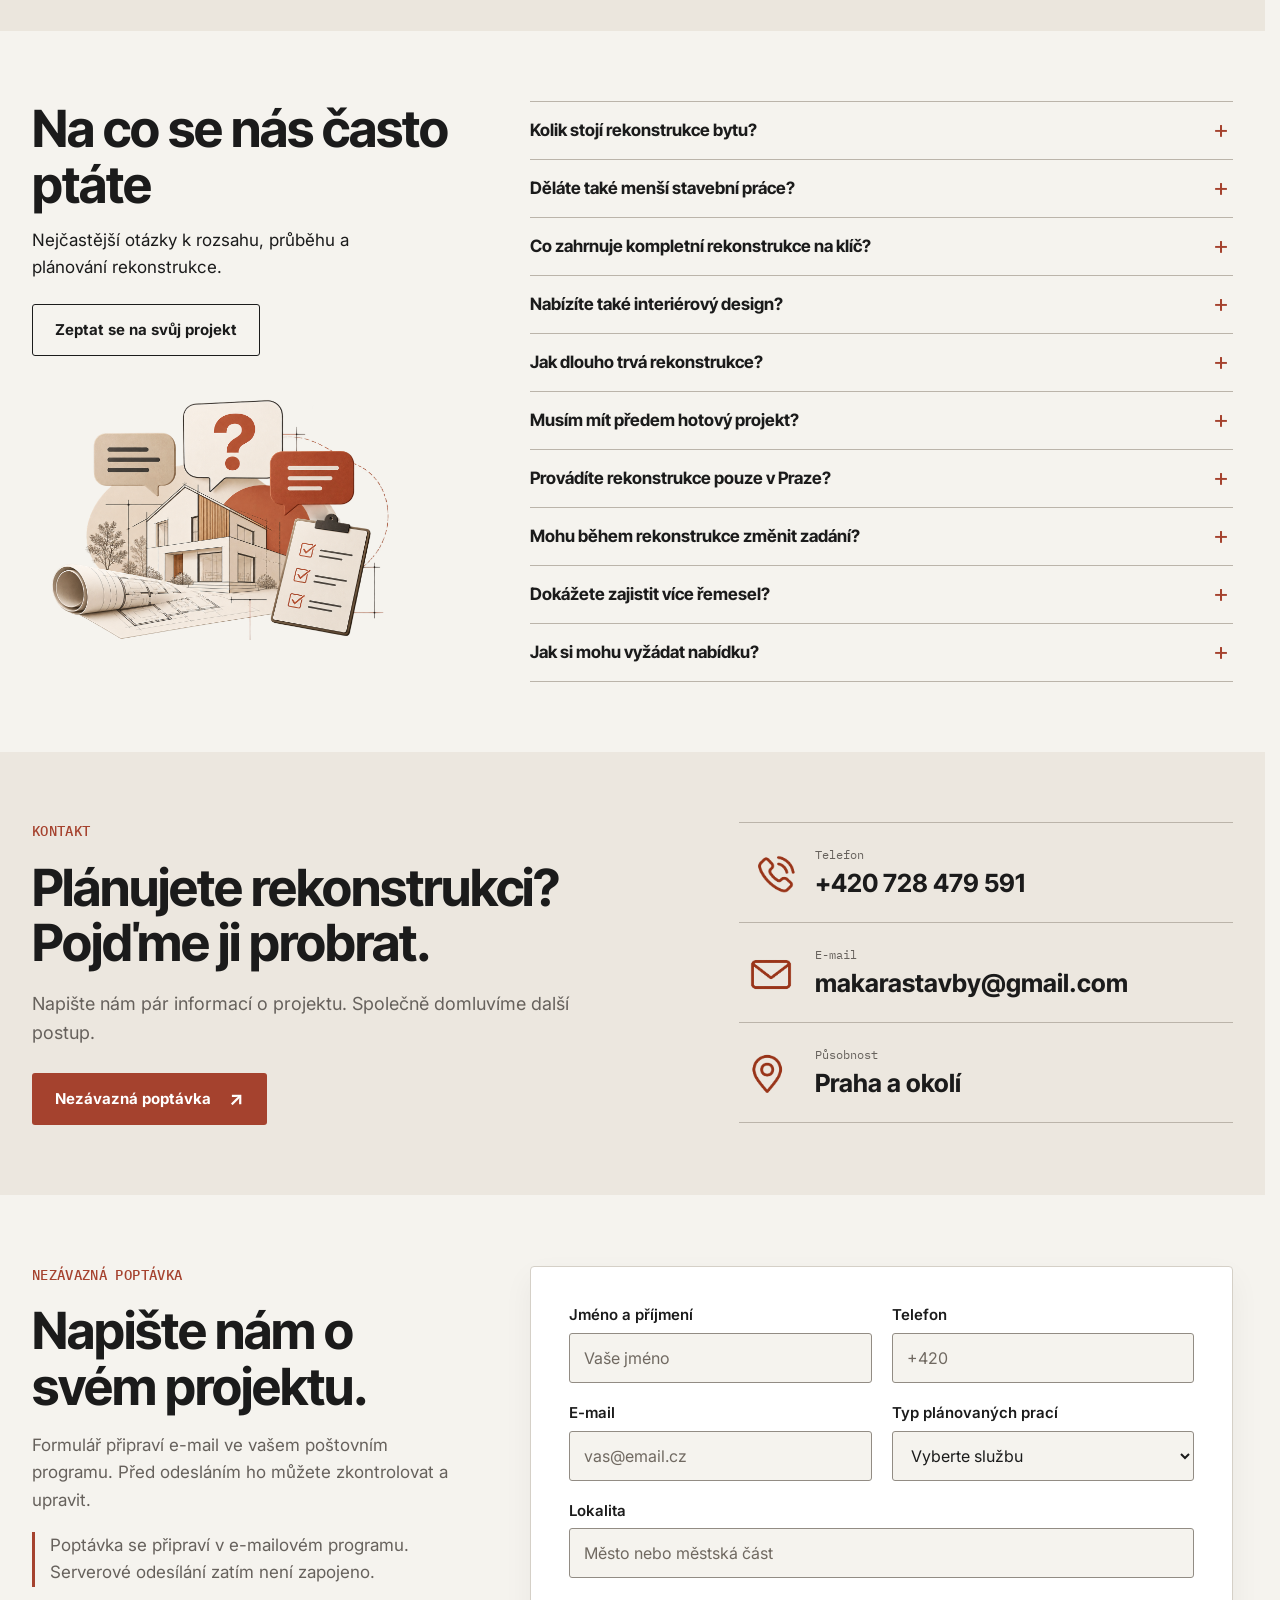
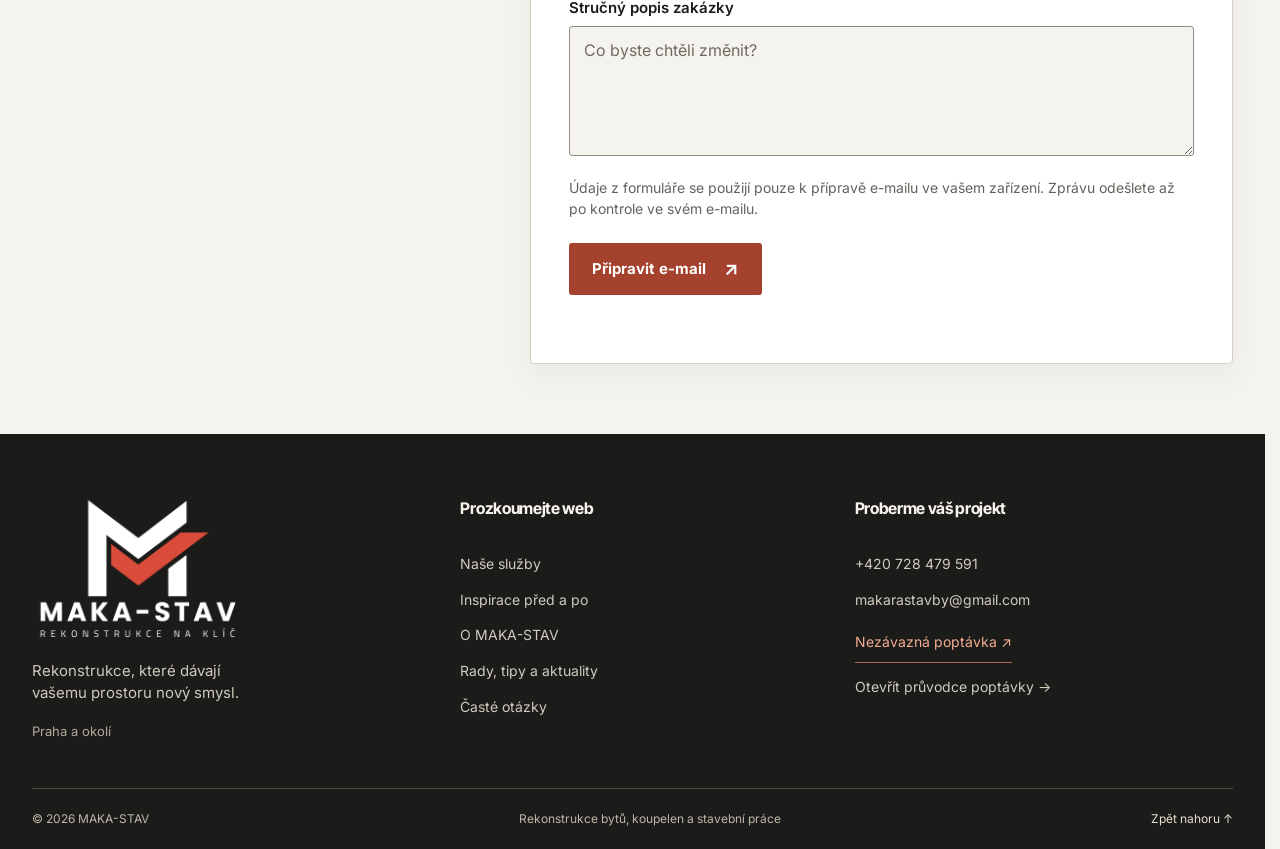
==== commit fbfd258d: "Remove illustration labels and rename lighting design heading" ====
--- a/index.html
+++ b/index.html
@@ -17,10 +17,10 @@
   <link rel="stylesheet" href="room.css">
   <link rel="stylesheet" href="redesign.css">
   <link rel="stylesheet" href="references.css"><link rel="stylesheet" href="v3.css"><link rel="stylesheet" href="blog.css">
-  <script src="content-data.js" defer></script>
+  <script src="content-data.js?revision=labels36" defer></script>
   <script src="app.js?revision=wizard27" defer></script>
-  <script src="references-data.js" defer></script>
-  <script src="references.js" defer></script><script src="v3.js?revision=clean35" defer></script>
+  <script src="references-data.js?revision=labels36" defer></script>
+  <script src="references.js?revision=labels36" defer></script><script src="v3.js?revision=labels36" defer></script>
 <link rel="canonical" href="https://shadowvillee.github.io/maka-stav-demo/">
   <meta property="og:url" content="https://shadowvillee.github.io/maka-stav-demo/">
 <link rel="stylesheet" href="wizard-intro.css?revision=home29">
@@ -48,13 +48,13 @@
           <div class="hero-actions"><a class="button button-primary" href="#poptavka">Nezávazná poptávka <span aria-hidden="true">↗</span></a><a class="button button-secondary" href="#sluzby">Prohlédnout naše služby</a></div>
           <a class="inline-link" href="#postup">Jak probíhá spolupráce <span aria-hidden="true">→</span></a>
         </div>
-        <div class="hero-visual" role="img" aria-label="Ilustrační podoba hotového interiéru po rekonstrukci"></div>
+        <div class="hero-visual" role="img" aria-label="podoba hotového interiéru po rekonstrukci"></div>
       </div>
     </section>
 <section class="references section" id="ukazky" aria-labelledby="references-title" data-nosnippet>
       <div class="container">
         <div class="section-heading references-heading"><div><p class="eyebrow">Inspirace pro váš prostor</p><h2 id="references-title">Podívejte se, jak se může prostor proměnit.</h2></div></div>
-        <p class="references-disclaimer">Inspirativní vizualizace možných proměn. Snímky nepocházejí z realizací MAKA-STAV.</p>
+
         <div class="references-layout"><div class="references-carousel" aria-label="Inspirativní proměny před a po">
           <button class="reference-peek reference-peek-prev" id="reference-peek-prev" type="button" aria-label="Předchozí ukázka"><span class="reference-peek-photo" aria-hidden="true"></span><span class="reference-peek-caption"></span></button>
           <div class="reference-center">
@@ -75,7 +75,7 @@
     </section>
 <section class="scope section" id="rozsah" aria-labelledby="scope-title"><div class="container"><div class="section-heading"><div><h2 id="scope-title">Malá úprava nebo velká rekonstrukce?</h2><p class="scope-subtitle">Pomůžeme vám s obojím.</p></div></div><div class="scope-grid"><article class="scope-minor"><h3>Drobné opravy a dokončovací práce</h3><p>Ne vždy je potřeba kompletní rekonstrukce. Pomůžeme vám také s menšími úpravami, které zlepší vzhled nebo funkčnost bydlení.</p><ul><li>Malování a opravy stěn</li><li>Štukování a sádrokarton</li><li>Podlahy a drobné stavební úpravy</li><li>Dokončovací práce</li></ul><a class="button button-secondary" href="#poptavka" data-inquiry="Menší oprava">Poptat menší práci ↗</a></article><article class="scope-major"><h3>Kompletní rekonstrukce na klíč</h3><p>U rozsáhlejší rekonstrukce sladíme návaznost stavebních prací a řemesel. Od přípravy prostoru a rozvodů po povrchy, vybavení a finální dokončení.</p><ul><li>Plánování a příprava</li><li>Bourací, stavební a instalační práce</li><li>Podlahy, obklady a výmalby</li><li>Montáže a finální dokončení</li></ul><a class="button button-primary" href="#poptavka" data-inquiry="Kompletní rekonstrukce na klíč">Poptat rekonstrukci na klíč ↗</a></article></div></div></section>
 <section class="service-wall section" id="sluzby" aria-labelledby="services-title"><div class="container"><div class="section-heading"><div><h2 id="services-title">Co všechno pro vás můžeme udělat</h2></div><p>Pět hlavních oborů, přehledně rozdělených podle typu práce. Otevřete kategorii a prohlédněte si, co zahrnuje.</p></div><div class="service-wall-grid" id="service-wall-grid"></div></div></section>
-<section class="design-section section design-information" id="interierovy-design" aria-labelledby="design-title"><div class="container design-layout"><div class="design-copy"><p class="design-overline">Interiérový design a vizualizace</p><h2 id="design-title">Domov promyšlený do posledního detailu.</h2><p>Barvy, světlo, podlaha i uspořádání prostoru spolu souvisejí. Pomůžeme je sladit tak, aby interiér dobře vypadal a fungoval při každodenním používání.</p><p>Náš grafik převádí vaše představy do konkrétních návrhů a vizualizací. Díky nim si můžete porovnat varianty, představit materiály ve svém prostoru a rozhodnout se ještě před zahájením prací.</p><div class="design-note"><span aria-hidden="true">✧</span><p>Od prvního nápadu přes výběr povrchů až po podklady pro realizaci. Jednotlivá rozhodnutí dávají smysl jako jeden celek.</p></div></div><figure class="design-visual"><img src="public/images/interior-design-moodboard.png" width="1280" height="1280" loading="lazy" decoding="async" alt="Návrh útulného interiéru: půdorys, vizualizace obývacího pokoje a vzorníky barev, dřeva a textilií."></figure><div class="design-details"><article><h3>Odstíny a materiály</h3><p>Pomůžeme s výběrem barev stěn, dekorů dřeva, obkladů i textilií. Vytvoříme sladěnou paletu s ohledem na denní světlo, velikost místnosti a styl, ve kterém se cítíte dobře.</p></article><article><h3>Osvětlení, které má plán</h3><p>Navrhneme rozmístění svítidel, světelné okruhy i LED osvětlení. Spočítáme potřebné osvětlení podle účelu místnosti a propojíme hlavní, pracovní a atmosférické světlo.</p></article><article><h3>Podlaha od návrhu po výměru</h3><p>Doporučíme krytinu, odstín, formát i směr pokládky. Vypočítáme plochu a potřebné množství materiálu včetně prořezu; zohledníme také lišty, přechody a návaznost mezi místnostmi.</p></article><article><h3>Návrhy a 3D vizualizace</h3><p>Grafik připraví návrh uspořádání prostoru a jeho vizuální podobu. Ověříme kombinace povrchů, umístění vybavení i celkovou atmosféru, aby návrh mohl plynule navázat na realizaci.</p></article></div></div></section>
+<section class="design-section section design-information" id="interierovy-design" aria-labelledby="design-title"><div class="container design-layout"><div class="design-copy"><p class="design-overline">Interiérový design a vizualizace</p><h2 id="design-title">Domov promyšlený do posledního detailu.</h2><p>Barvy, světlo, podlaha i uspořádání prostoru spolu souvisejí. Pomůžeme je sladit tak, aby interiér dobře vypadal a fungoval při každodenním používání.</p><p>Náš grafik převádí vaše představy do konkrétních návrhů a vizualizací. Díky nim si můžete porovnat varianty, představit materiály ve svém prostoru a rozhodnout se ještě před zahájením prací.</p><div class="design-note"><span aria-hidden="true">✧</span><p>Od prvního nápadu přes výběr povrchů až po podklady pro realizaci. Jednotlivá rozhodnutí dávají smysl jako jeden celek.</p></div></div><figure class="design-visual"><img src="public/images/interior-design-moodboard.png" width="1280" height="1280" loading="lazy" decoding="async" alt="Návrh útulného interiéru: půdorys, vizualizace obývacího pokoje a vzorníky barev, dřeva a textilií."></figure><div class="design-details"><article><h3>Odstíny a materiály</h3><p>Pomůžeme s výběrem barev stěn, dekorů dřeva, obkladů i textilií. Vytvoříme sladěnou paletu s ohledem na denní světlo, velikost místnosti a styl, ve kterém se cítíte dobře.</p></article><article><h3>Návrhy osvětlení</h3><p>Navrhneme rozmístění svítidel, světelné okruhy i LED osvětlení. Spočítáme potřebné osvětlení podle účelu místnosti a propojíme hlavní, pracovní a atmosférické světlo.</p></article><article><h3>Podlaha od návrhu po výměru</h3><p>Doporučíme krytinu, odstín, formát i směr pokládky. Vypočítáme plochu a potřebné množství materiálu včetně prořezu; zohledníme také lišty, přechody a návaznost mezi místnostmi.</p></article><article><h3>Návrhy a 3D vizualizace</h3><p>Grafik připraví návrh uspořádání prostoru a jeho vizuální podobu. Ověříme kombinace povrchů, umístění vybavení i celkovou atmosféru, aby návrh mohl plynule navázat na realizaci.</p></article></div></div></section>
 <section class="wizard-intro section" id="pribeh" aria-labelledby="wizard-title"><div class="container wizard-intro-grid"><div><p class="eyebrow">Samostatný online průvodce</p><h2 id="wizard-title">Průvodce poptávky</h2><p>Naplánujte si rekonstrukci krok za krokem. Vyberte místnosti, práce a materiály, přiložte podklady a sestavte si přehledné zadání.</p><a class="button button-primary" href="poptavka/">Otevřít průvodce poptávky →</a><a class="wizard-simple" href="#poptavka" data-simple-contact>Chci jen napsat krátkou poptávku</a><small class="wizard-disclaimer">Volitelná funkce · nezávazně · bez výpočtu ceny</small></div><figure class="wizard-home-visual"><img src="public/images/wizard-home-preview.png" width="862" height="351" loading="lazy" alt="Průvodce poptávky: vyberte rozsah a místnosti, doplňte podrobnosti a zkontrolujte zadání."></figure></div></section>
 
 <section class="process section" id="postup" aria-labelledby="process-title"><div class="container"><div class="section-heading"><div><h2 id="process-title">Od první myšlenky až po hotový domov.</h2></div><p>Šest kroků spolupráce. Klikněte na krok a podívejte se, co následuje.</p></div><div class="process-timeline" id="process-timeline" role="tablist" aria-label="Šest kroků spolupráce"></div><div class="process-detail" id="process-detail" role="tabpanel" aria-live="polite"></div><a class="inline-link" href="#poptavka">Probrat váš projekt →</a></div></section>
@@ -85,7 +85,7 @@
 <section class="published-only blog-preview section" id="blog-preview" aria-labelledby="blog-title" hidden><div class="container"><div class="section-heading blog-illustrated-heading"><img src="public/images/blog-advice-illustration.png" width="1448" height="1086" loading="lazy" alt="Rady k rekonstrukci, plánování a výběru materiálů."><div><h2 id="blog-title">Rady, tipy a aktuality</h2></div><p>Praktické čtení před rekonstrukcí a ověřené novinky z webu MAKA-STAV.</p></div><div class="published-articles" id="published-articles"></div><div class="blog-preview-links"><a class="inline-link" href="blog/">Všechny články →</a><a class="inline-link" href="blog/aktuality/">Aktuality →</a></div></div></section>
 <section class="faq section" id="faq" aria-labelledby="faq-title"><div class="container faq-layout"><div><h2 id="faq-title">Na co se nás často ptáte</h2><p>Nejčastější otázky k rozsahu, průběhu a plánování rekonstrukce.</p><a class="button button-secondary" href="#poptavka">Zeptat se na svůj projekt</a><img class="faq-illustration" src="public/images/faq-illustration.png" width="1448" height="1086" loading="lazy" alt="Časté otázky k rekonstrukci a přípravě projektu."></div><div class="faq-list"><details><summary>Kolik stojí rekonstrukce bytu?</summary><p>Cena závisí na rozsahu prací, velikosti prostoru, technickém stavu a použitých materiálech. Konkrétní nabídku připravíme po upřesnění zadání.</p></details><details><summary>Děláte také menší stavební práce?</summary><p>Ano. Vedle rozsáhlejších rekonstrukcí se věnujeme také drobným opravám, malování, úpravám povrchů, podlahám a dokončovacím pracím. Možnosti závisí na charakteru zakázky.</p></details><details><summary>Co zahrnuje kompletní rekonstrukce na klíč?</summary><p>Podle rozsahu může zahrnovat přípravu prostoru, bourací práce, stavební úpravy, nové rozvody, koupelnu, podlahy, obklady, výmalbu i dokončení.</p></details><details><summary>Nabízíte také interiérový design?</summary><p>Podle potřeb projektu lze zapojit spolupracující interiérové designéry pro návrh prostoru, výběr materiálů nebo vizualizaci budoucího interiéru.</p></details><details><summary>Jak dlouho trvá rekonstrukce?</summary><p>Délka závisí na rozsahu a složitosti prací. Přibližný harmonogram je možné stanovit po upřesnění zadání.</p></details><details><summary>Musím mít předem hotový projekt?</summary><p>Ne vždy. U menších úprav může stačit domluvený rozsah. Větší dispoziční nebo konstrukční zásahy mohou vyžadovat odborné podklady či projekt.</p></details><details><summary>Provádíte rekonstrukce pouze v Praze?</summary><p>Hlavní oblastí působnosti je Praha a okolí. Vzdálenější lokality posoudíme individuálně.</p></details><details><summary>Mohu během rekonstrukce změnit zadání?</summary><p>Změny probereme podle stavu rozpracovanosti a technických možností. Mohou ovlivnit cenu, harmonogram nebo návaznost prací.</p></details><details><summary>Dokážete zajistit více řemesel?</summary><p>U komplexních projektů pomáháme koordinovat návaznost stavebních, instalačních a dokončovacích prací podle rozsahu zakázky.</p></details><details><summary>Jak si mohu vyžádat nabídku?</summary><p>Zavolejte nám nebo vyplňte poptávku. Popište rozsah prací a lokalitu; následně domluvíme další postup.</p></details></div></div></section>
 <section class="contact section" id="kontakt" aria-labelledby="contact-title"><div class="container contact-grid"><div><p class="eyebrow">Kontakt</p><h2 id="contact-title">Plánujete rekonstrukci? Pojďme ji probrat.</h2><p>Napište nám pár informací o projektu. Společně domluvíme další postup.</p><a class="button button-primary" href="#poptavka">Nezávazná poptávka <span aria-hidden="true">↗</span></a></div><div class="contact-details"><a href="tel:+420728479591"><svg class="contact-art" viewBox="0 0 724 724" aria-hidden="true"><image href="public/images/contact-icons.png" width="2172" height="724"/></svg><span>Telefon</span><strong>+420 728 479 591</strong></a><a href="mailto:makarastavby@gmail.com"><svg class="contact-art" viewBox="724 0 724 724" aria-hidden="true"><image href="public/images/contact-icons.png" width="2172" height="724"/></svg><span>E-mail</span><strong>makarastavby@gmail.com</strong></a><div><svg class="contact-art" viewBox="1448 0 724 724" aria-hidden="true"><image href="public/images/contact-icons.png" width="2172" height="724"/></svg><span>Působnost</span><strong>Praha a okolí</strong></div></div></div></section>
-<section class="inquiry section" id="poptavka" aria-labelledby="inquiry-title"><div class="container inquiry-grid"><div><p class="eyebrow">Nezávazná poptávka</p><h2 id="inquiry-title">Napište nám o svém projektu.</h2><p>Formulář připraví e-mail ve vašem poštovním programu. Před odesláním ho můžete zkontrolovat a upravit.</p><p class="inquiry-note">Poptávka se připraví v e-mailovém programu. Serverové odesílání zatím není zapojeno.</p></div><form class="inquiry-form" id="inquiry-form"><div class="form-grid"><label><span class="field-label">Jméno a příjmení <span class="required-mark">*</span></span><input name="name" autocomplete="name" required placeholder="Vaše jméno"></label><label><span class="field-label">Telefon <span class="required-mark">*</span></span><input name="phone" type="tel" autocomplete="tel" required placeholder="+420"></label><label><span class="field-label">E-mail <span class="required-mark">*</span></span><input name="email" type="email" autocomplete="email" required placeholder="vas@email.cz"></label><label><span class="field-label">Typ plánovaných prací</span><select name="service"><option value="">Vyberte službu</option><option>Ostatní / potřebuji poradit</option></select></label><label class="full-field">Lokalita<input name="location" autocomplete="address-level2" placeholder="Město nebo městská část"></label><label class="full-field">Stručný popis zakázky<textarea name="message" rows="4" placeholder="Co byste chtěli změnit?"></textarea></label></div><p class="privacy-note">Údaje z formuláře se použijí pouze k přípravě e-mailu ve vašem zařízení. Zprávu odešlete až po kontrole ve svém e-mailu.</p><button class="button button-primary" type="submit">Připravit e-mail <span aria-hidden="true">↗</span></button><p class="form-status" id="form-status" role="status" aria-live="polite"></p><div class="honeypot" aria-hidden="true"><label>Nechte toto pole prázdné<input name="website" tabindex="-1" autocomplete="off"></label></div></form></div></section>
+<section class="inquiry section" id="poptavka" aria-labelledby="inquiry-title"><div class="container inquiry-grid"><div><p class="eyebrow">Nezávazná poptávka</p><h2 id="inquiry-title">Napište nám o svém projektu.</h2><p>Formulář připraví e-mail ve vašem poštovním programu. Před odesláním ho můžete zkontrolovat a upravit.</p><p class="inquiry-note">Poptávka se připraví v e-mailovém programu. Serverové odesílání zatím není zapojeno.</p></div><form class="inquiry-form" id="inquiry-form"><div class="form-grid"><label><span class="field-label">Jméno a příjmení </span><input name="name" autocomplete="name" required placeholder="Vaše jméno"></label><label><span class="field-label">Telefon </span><input name="phone" type="tel" autocomplete="tel" required placeholder="+420"></label><label><span class="field-label">E-mail </span><input name="email" type="email" autocomplete="email" required placeholder="vas@email.cz"></label><label><span class="field-label">Typ plánovaných prací</span><select name="service"><option value="">Vyberte službu</option><option>Ostatní / potřebuji poradit</option></select></label><label class="full-field">Lokalita<input name="location" autocomplete="address-level2" placeholder="Město nebo městská část"></label><label class="full-field">Stručný popis zakázky<textarea name="message" rows="4" placeholder="Co byste chtěli změnit?"></textarea></label></div><p class="privacy-note">Údaje z formuláře se použijí pouze k přípravě e-mailu ve vašem zařízení. Zprávu odešlete až po kontrole ve svém e-mailu.</p><button class="button button-primary" type="submit">Připravit e-mail <span aria-hidden="true">↗</span></button><p class="form-status" id="form-status" role="status" aria-live="polite"></p><div class="honeypot" aria-hidden="true"><label>Nechte toto pole prázdné<input name="website" tabindex="-1" autocomplete="off"></label></div></form></div></section>
 <dialog class="reference-dialog" id="reference-dialog" aria-labelledby="reference-dialog-title"><div class="reference-dialog-inner"><header class="reference-dialog-head"><div><p class="eyebrow">Inspirativní vizualizace</p><h2 id="reference-dialog-title"></h2><p id="reference-dialog-description"></p></div><button class="reference-dialog-close" type="button" aria-label="Zavřít detail">×</button></header><div class="reference-dialog-photo" role="img" aria-label=""></div><div class="reference-dialog-nav"><button id="reference-dialog-prev" type="button" aria-label="Předchozí fotografie">←</button><span id="reference-dialog-count" aria-live="polite"></span><button id="reference-dialog-next" type="button" aria-label="Další fotografie">→</button></div><div class="reference-dialog-thumbs" id="reference-dialog-thumbs" aria-label="Fotografie této ukázky"></div></div></dialog>
 </main>
   <footer class="site-footer home-footer"><div class="container"><div class="footer-main"><div class="footer-brand"><a href="#top" aria-label="MAKA-STAV — zpět na úvod"><svg viewBox="70 195 860 610" role="img" aria-label="MAKA-STAV — rekonstrukce na klíč"><image href="public/images/logos/maka-stav-dark.png" width="1024" height="1024"/></svg></a><p>Rekonstrukce, které dávají<br>vašemu prostoru nový smysl.</p><span>Praha a okolí</span></div><nav aria-label="Odkazy v patičce"><h3>Prozkoumejte web</h3><a href="#sluzby">Naše služby</a><a href="#ukazky">Inspirace před a po</a><a href="#firma">O MAKA-STAV</a><a href="blog/">Rady, tipy a aktuality</a><a href="#faq">Časté otázky</a></nav><div class="footer-contact"><h3>Proberme váš projekt</h3><a href="tel:+420728479591">+420 728 479 591</a><a href="mailto:makarastavby@gmail.com">makarastavby@gmail.com</a><a class="footer-contact-link" href="#poptavka">Nezávazná poptávka ↗</a><a href="poptavka/">Otevřít průvodce poptávky →</a></div></div><div class="footer-bottom"><span>© <span id="year"></span> MAKA-STAV</span><span>Rekonstrukce bytů, koupelen a stavební práce</span><a href="#top">Zpět nahoru ↑</a></div></div></footer>
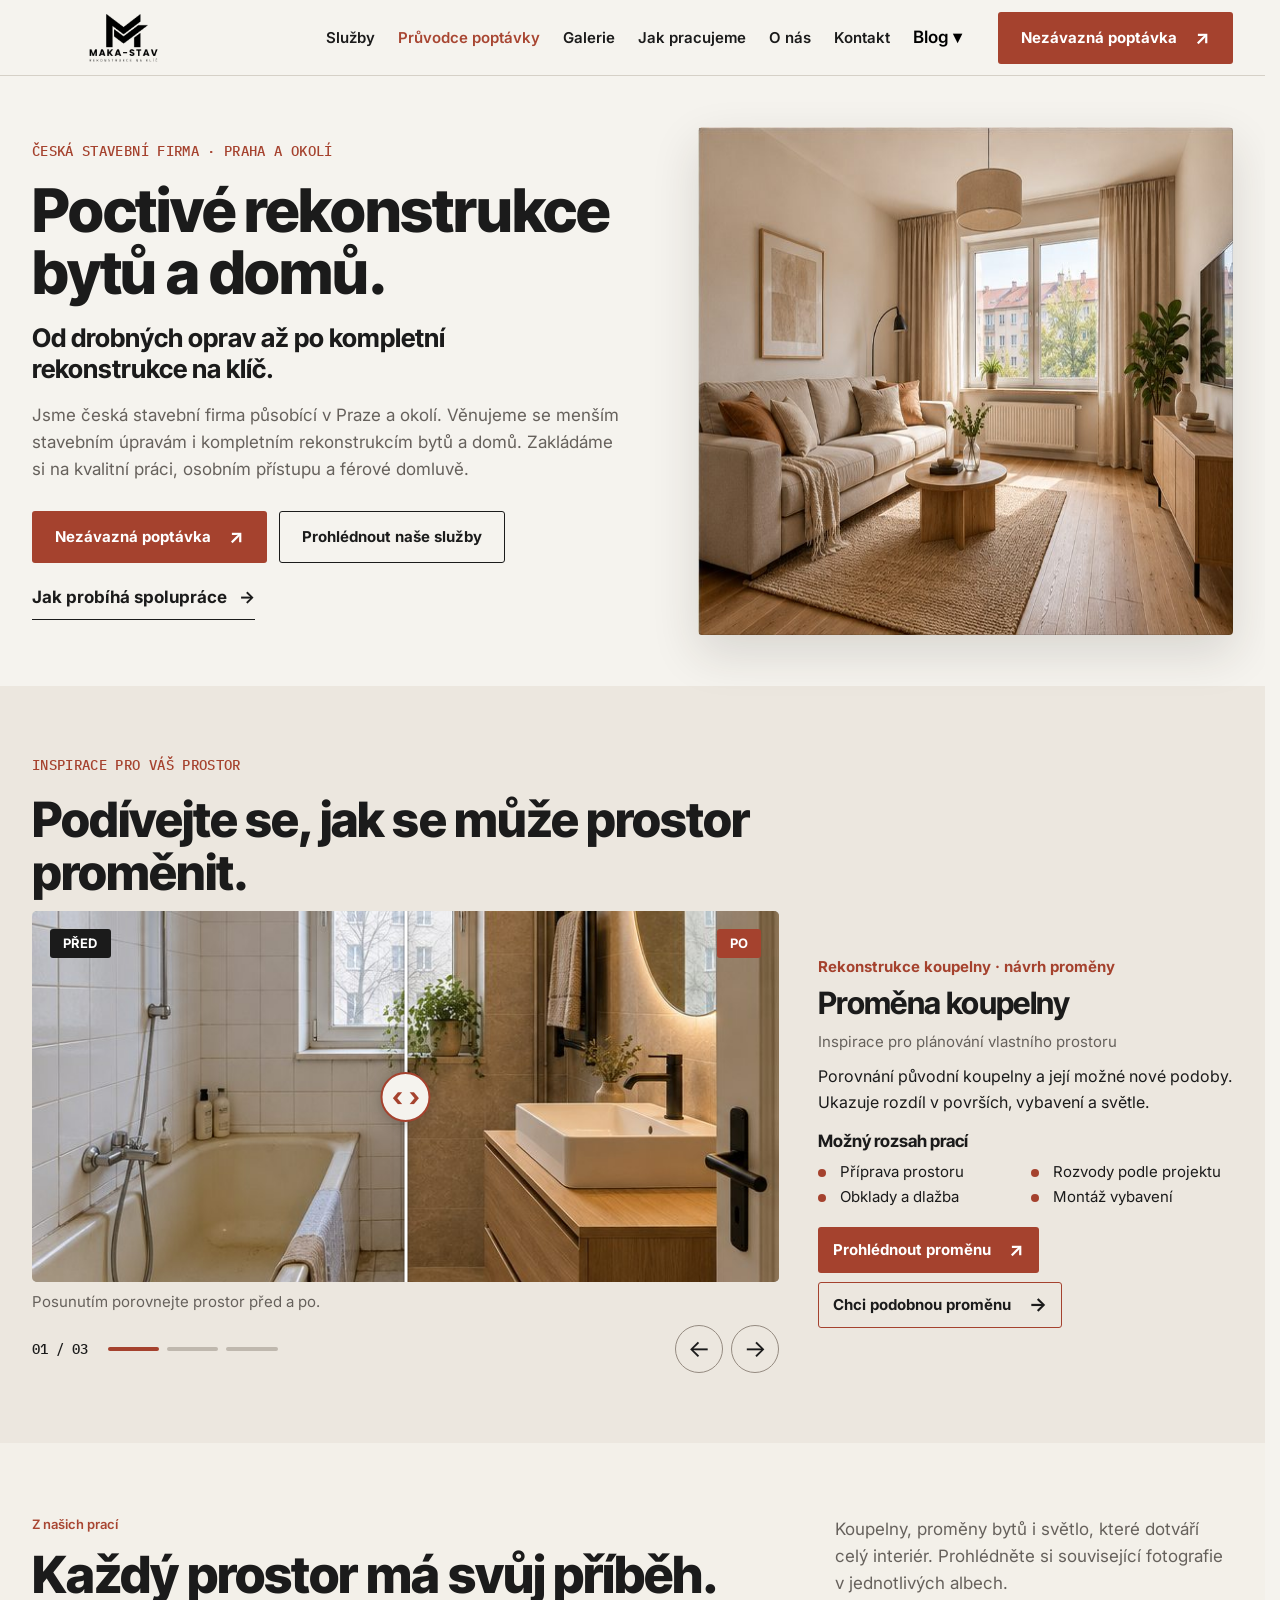
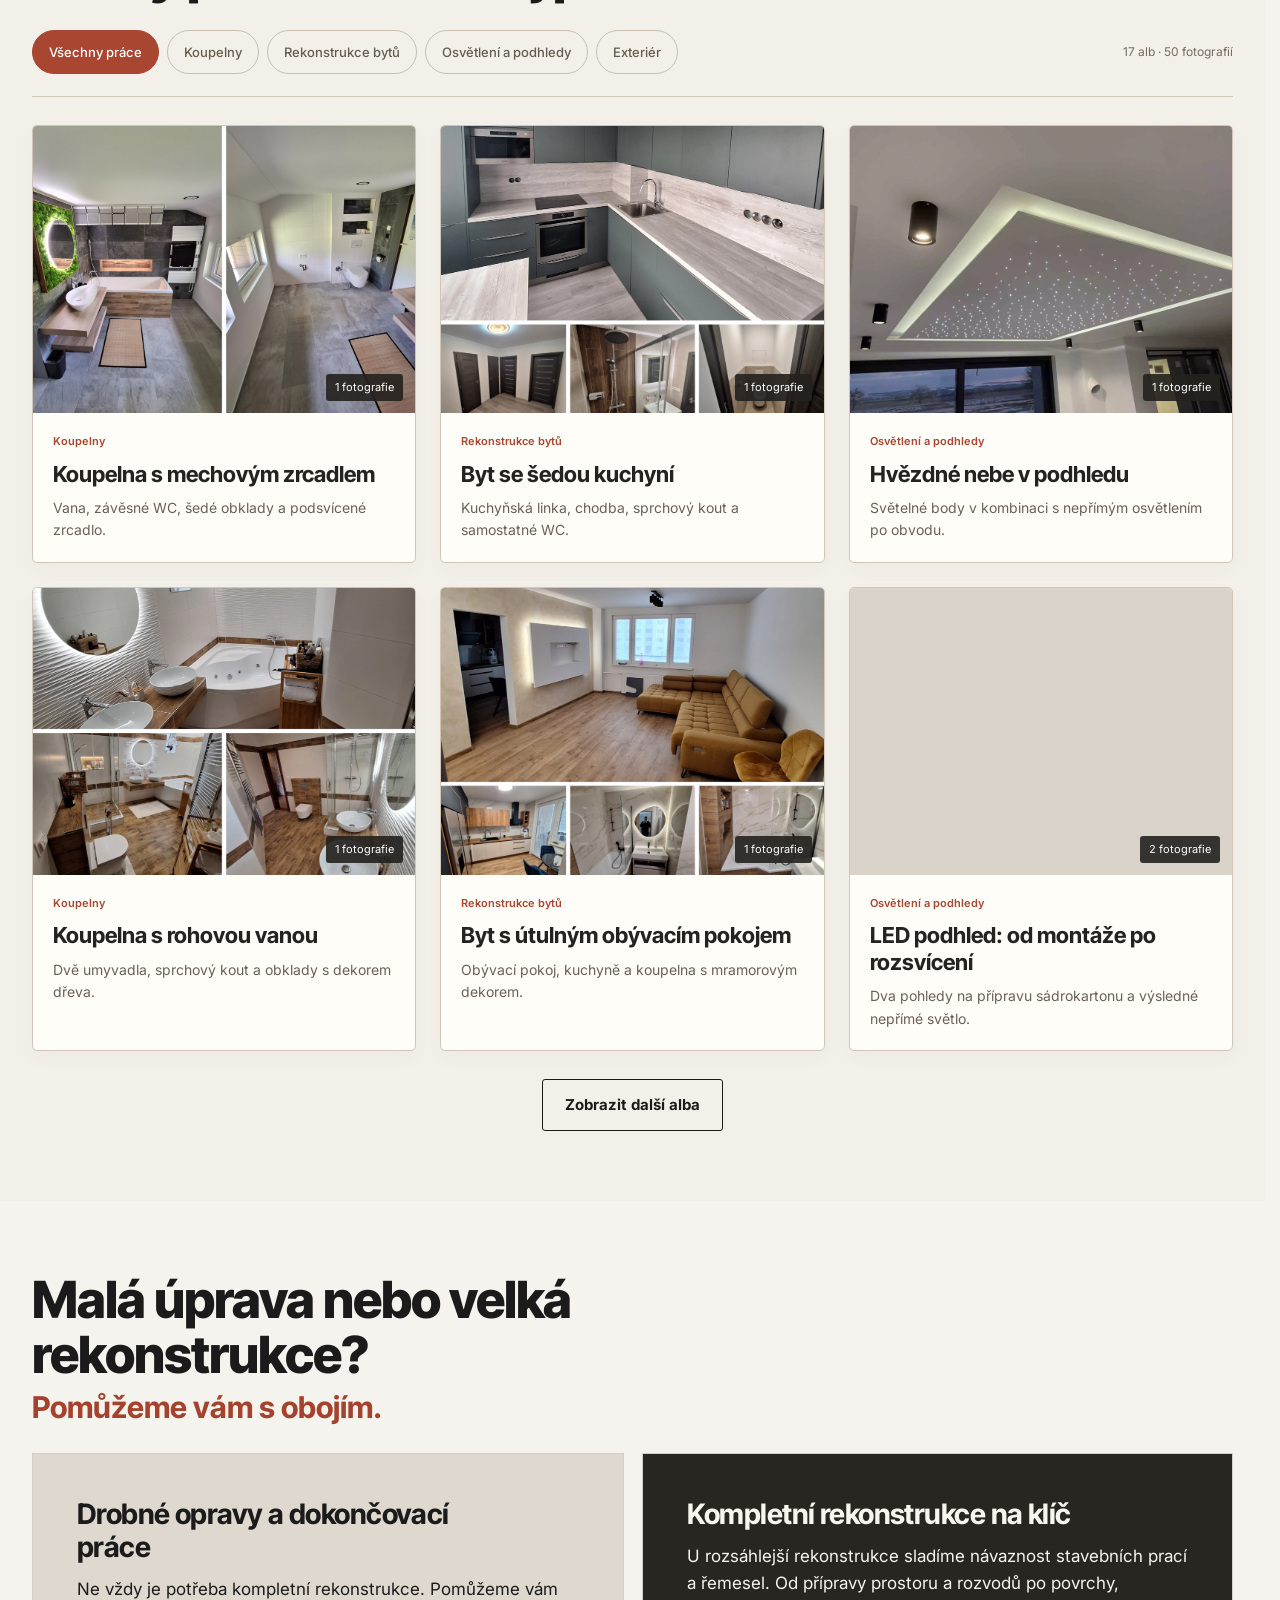
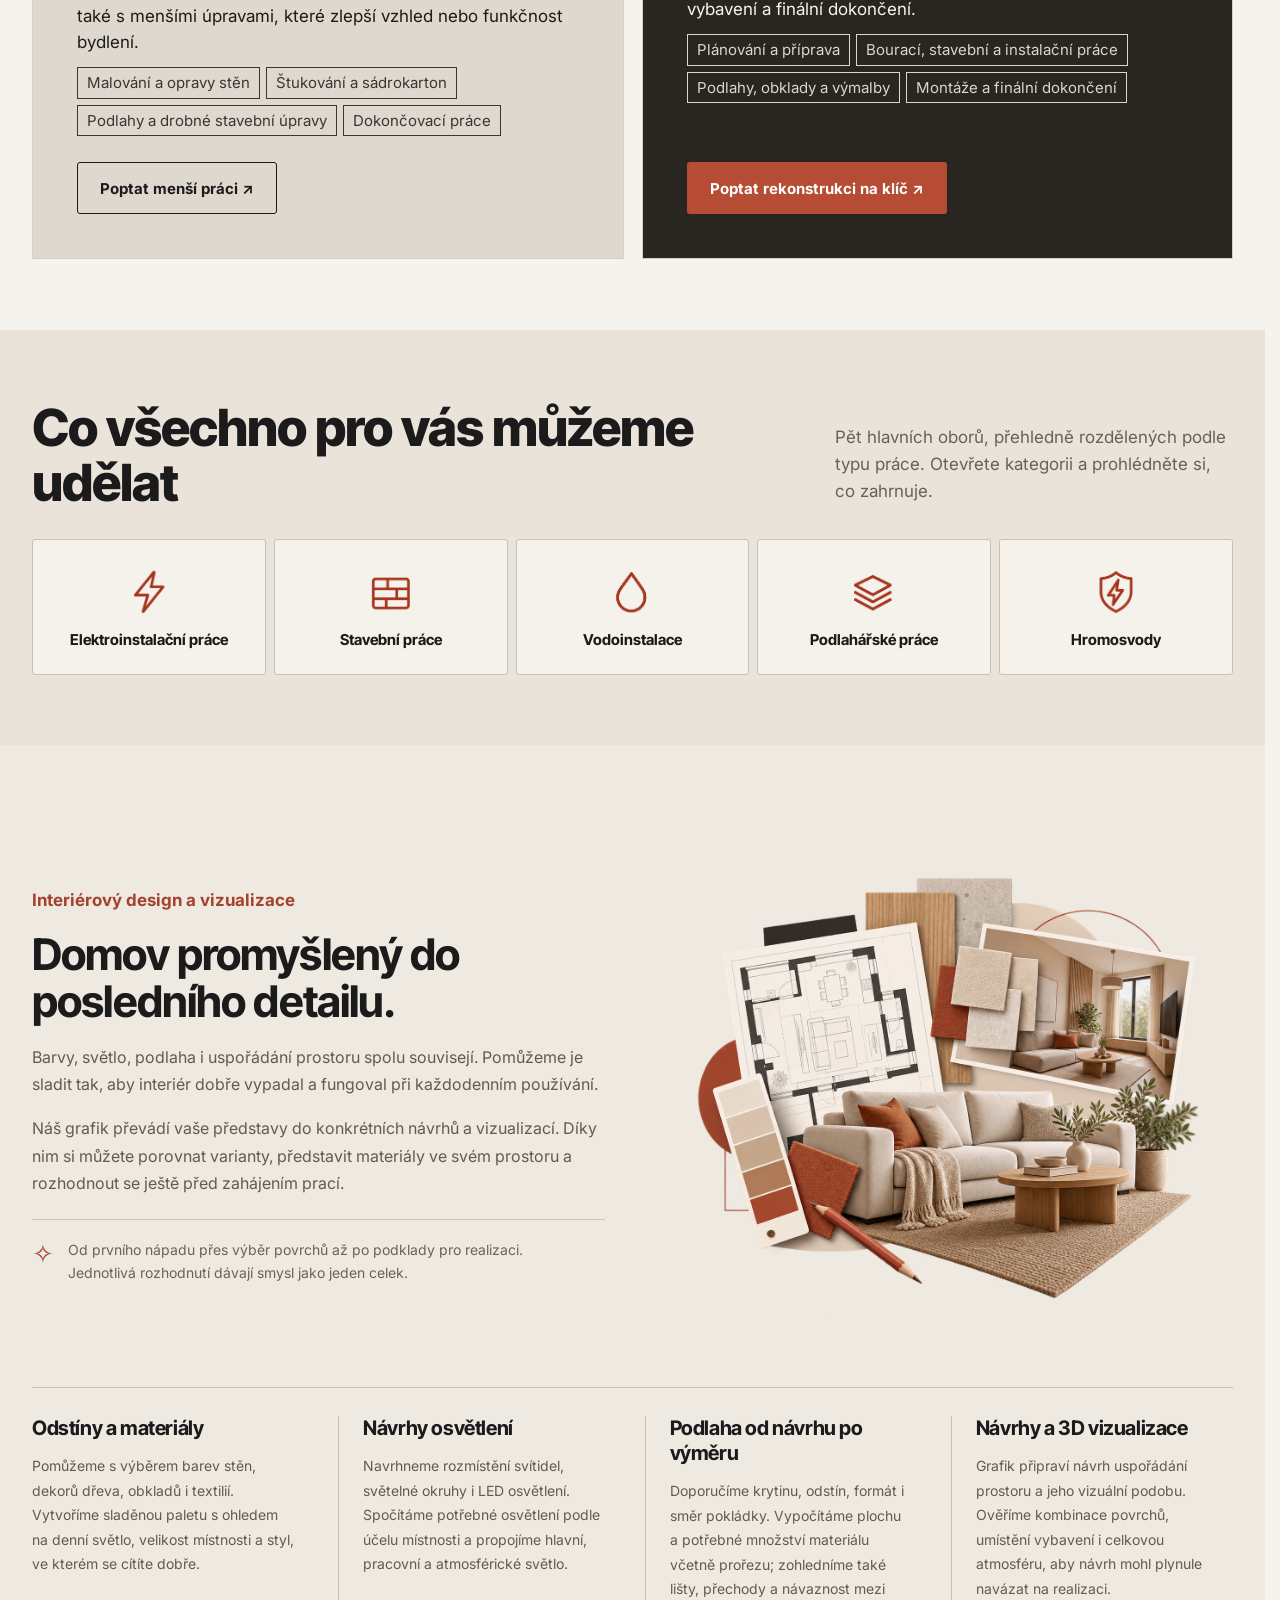
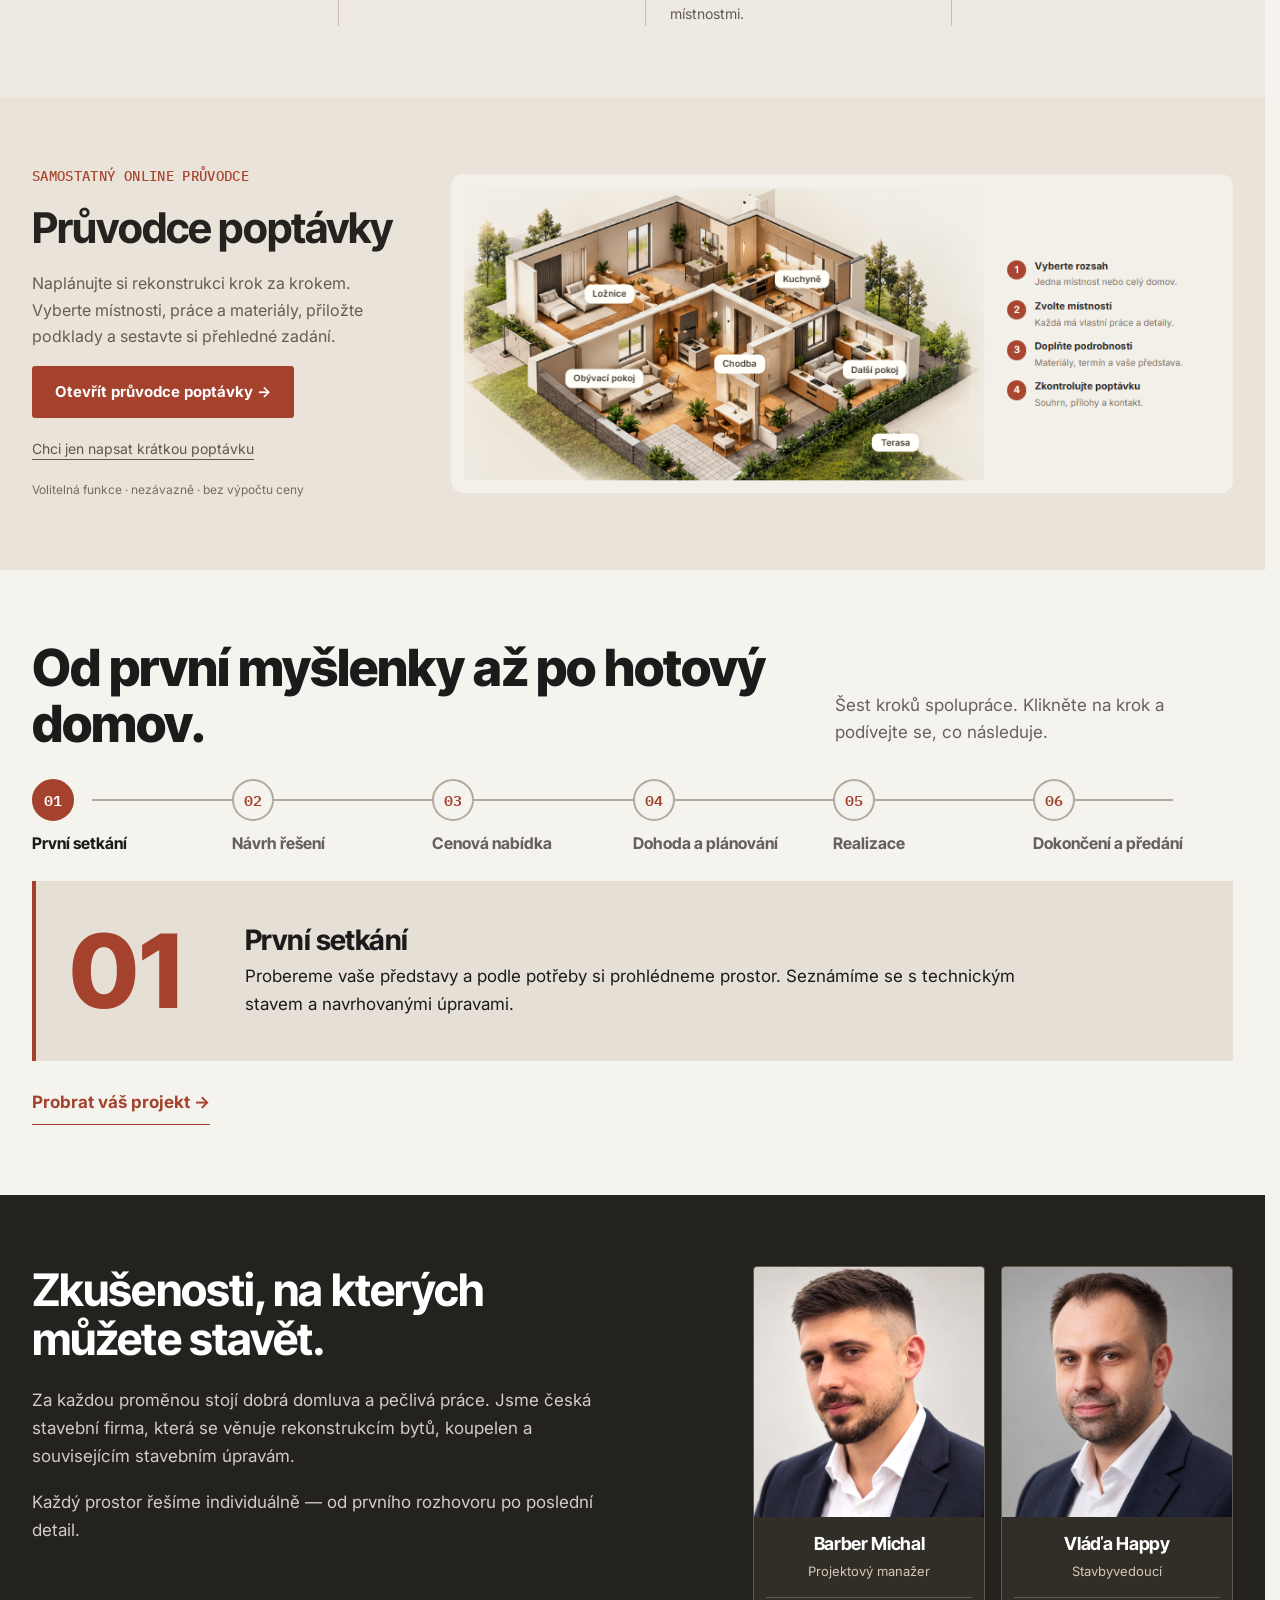
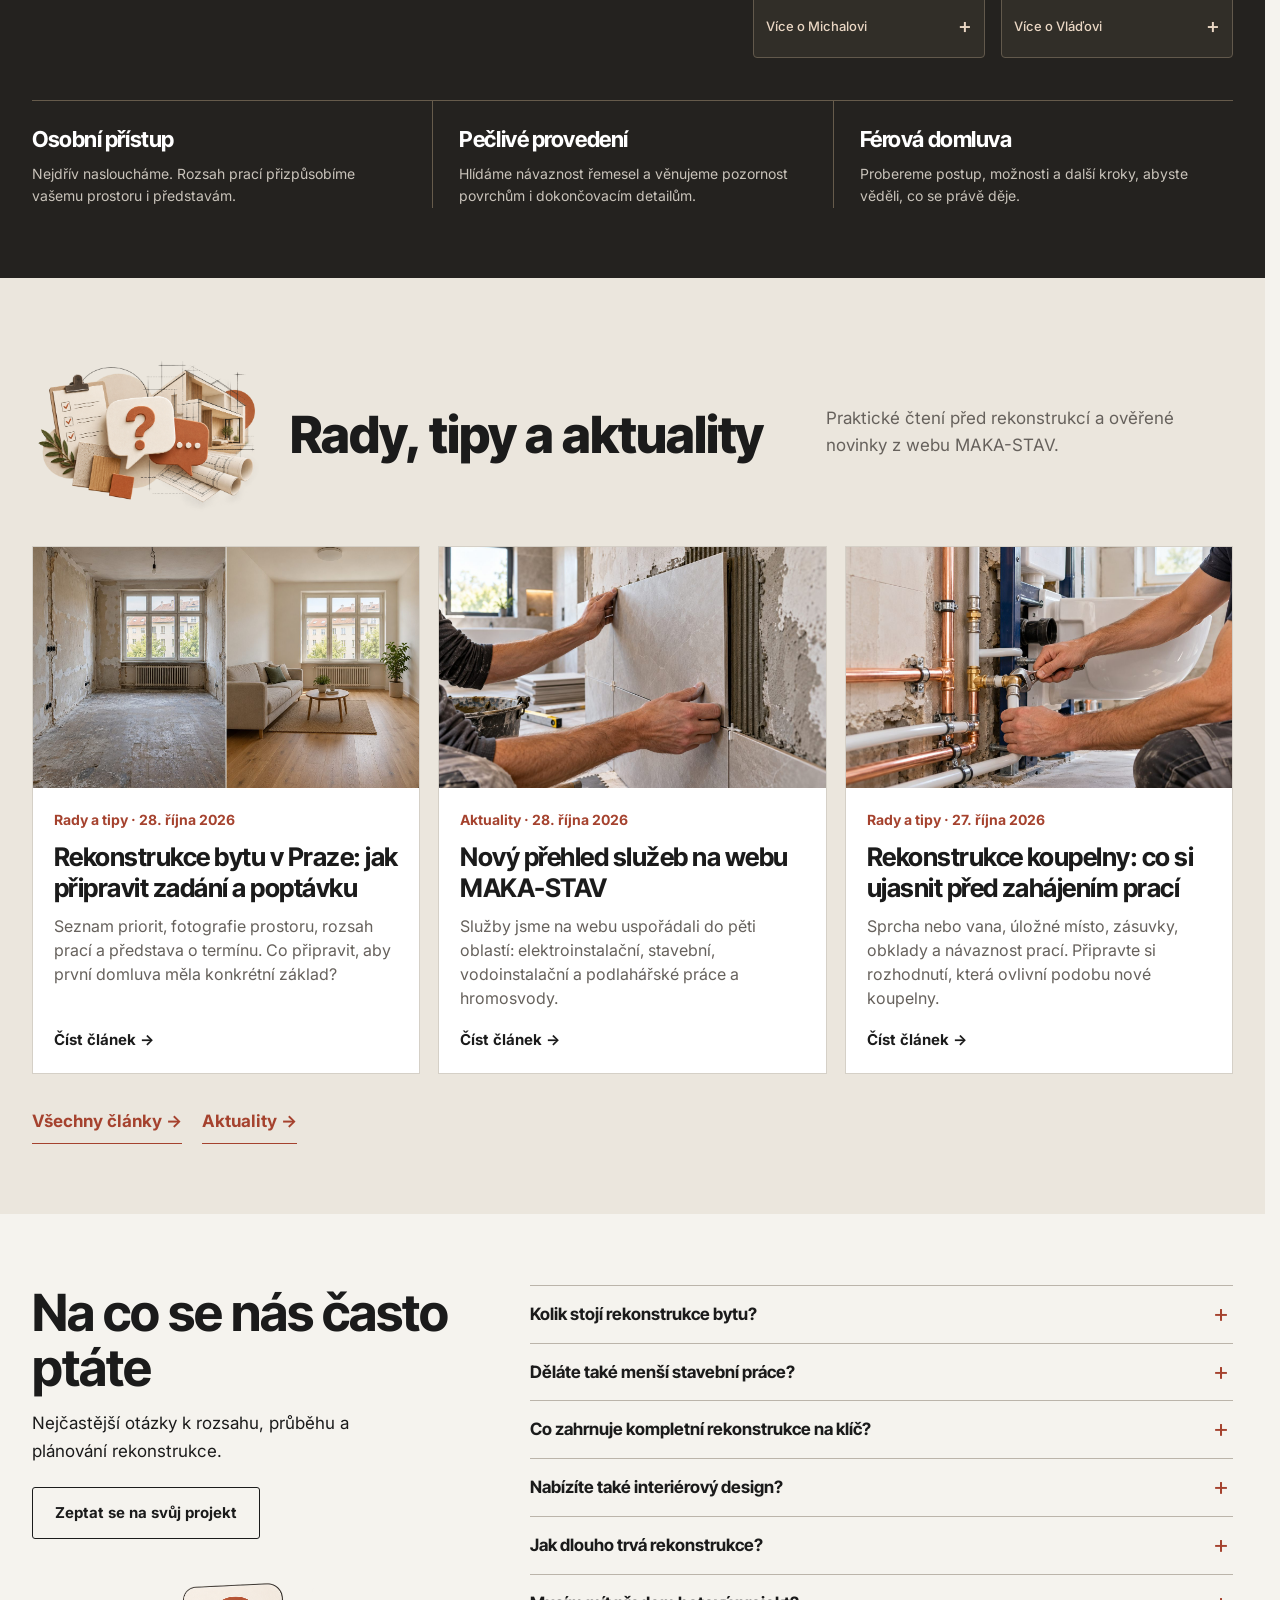
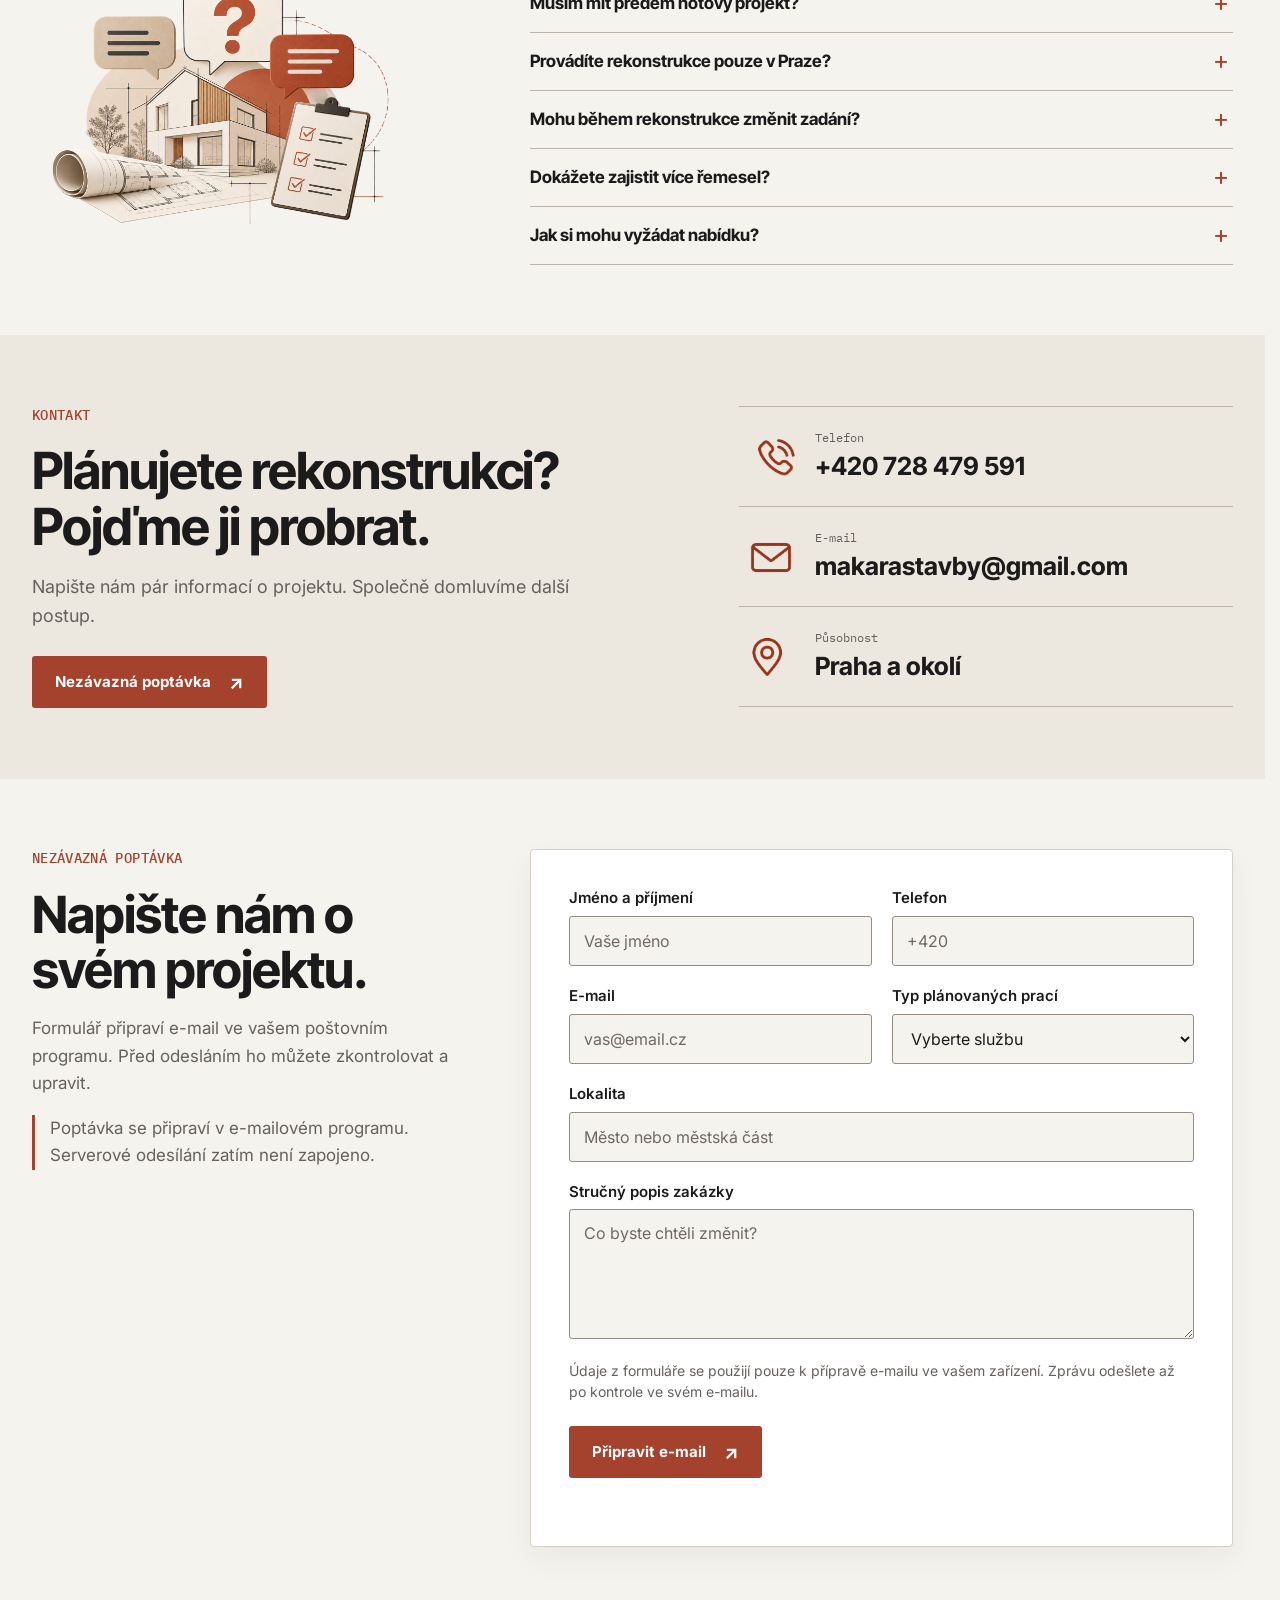
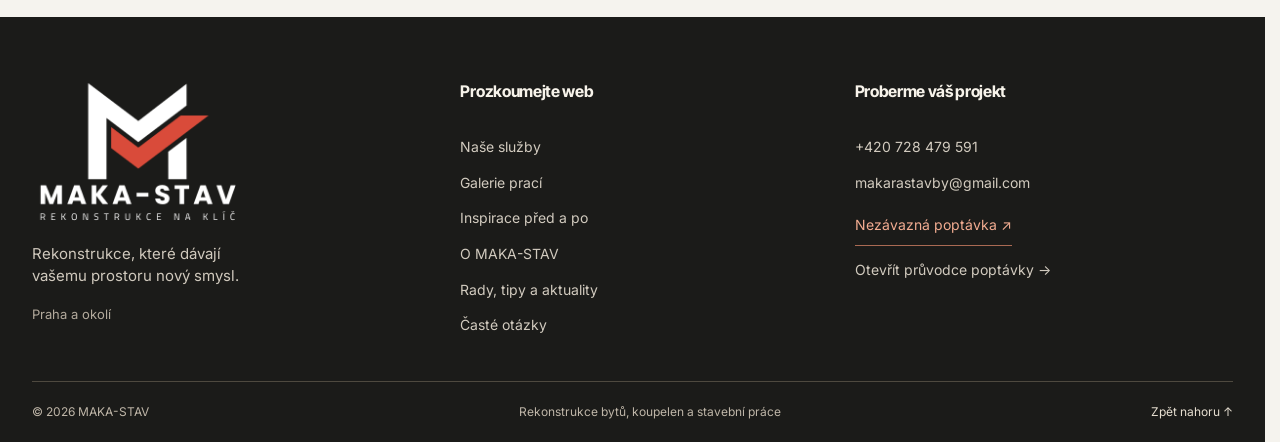
==== commit 72e88274: "Add categorized photo albums and open compact team biographies without layout shifts" ====
--- a/index.html
+++ b/index.html
@@ -24,7 +24,7 @@
 <link rel="canonical" href="https://shadowvillee.github.io/maka-stav-demo/">
   <meta property="og:url" content="https://shadowvillee.github.io/maka-stav-demo/">
 <link rel="stylesheet" href="wizard-intro.css?revision=home29">
-<script src="wizard-links.js?revision=home29" defer></script><link rel="stylesheet" href="home-refinement.css?revision=clean35"></head>
+<script src="wizard-links.js?revision=home29" defer></script><link rel="stylesheet" href="home-refinement.css?revision=gallery37"><link rel="stylesheet" href="gallery.css?revision=gallery37"><script src="gallery-data.js?revision=gallery37" defer></script><script src="gallery.js?revision=gallery37" defer></script><script src="team-profiles.js?revision=gallery37" defer></script></head>
 <body>
   <a class="skip-link" href="#main">Přeskočit na obsah</a>
   <header class="site-header" id="top">
@@ -32,7 +32,7 @@
       <a class="brand" href="#top" aria-label="MAKA-STAV – úvod"><img src="public/images/logos/maka-stav-light.png" alt="MAKA-STAV"></a>
       <button class="menu-toggle" type="button" aria-expanded="false" aria-controls="main-nav" aria-label="Otevřít navigaci"><span></span><span></span></button>
       <nav class="main-nav" id="main-nav" aria-label="Hlavní navigace">
-        <a href="#sluzby">Služby</a><a href="#pribeh">Průvodce poptávky</a><a href="#ukazky">Před a po</a><a href="#postup">Jak pracujeme</a><a href="#firma">O nás</a><a href="#kontakt">Kontakt</a><div class="nav-dropdown" id="blog-nav" hidden><button type="button" aria-expanded="false" aria-controls="blog-menu">Blog ▾</button><div id="blog-menu"><a href="blog/">Všechny články</a><a href="blog/rady-a-tipy/">Rady a tipy</a><a href="blog/aktuality/">Aktuality</a></div></div>
+        <a href="#sluzby">Služby</a><a href="#pribeh">Průvodce poptávky</a><a href="#galerie">Galerie</a><a href="#postup">Jak pracujeme</a><a href="#firma">O nás</a><a href="#kontakt">Kontakt</a><div class="nav-dropdown" id="blog-nav" hidden><button type="button" aria-expanded="false" aria-controls="blog-menu">Blog ▾</button><div id="blog-menu"><a href="blog/">Všechny články</a><a href="blog/rady-a-tipy/">Rady a tipy</a><a href="blog/aktuality/">Aktuality</a></div></div>
         <a class="button button-primary nav-cta" href="#poptavka">Nezávazná poptávka <span aria-hidden="true">↗</span></a>
       </nav>
     </div>
@@ -73,6 +73,7 @@
         <div class="reference-info"><div class="reference-summary"><p class="reference-category" id="reference-category"></p><h3 id="reference-title" aria-live="polite"></h3><p class="reference-meta" id="reference-meta"></p><p class="reference-description" id="reference-description"></p><div class="reference-actions"><button class="button button-primary" id="reference-detail-open" type="button">Prohlédnout proměnu <span aria-hidden="true">↗</span></button><a class="button button-secondary reference-inquiry" id="reference-inquiry" href="#poptavka">Chci podobnou proměnu <span aria-hidden="true">→</span></a></div></div><div class="reference-work"><h4>Možný rozsah prací</h4><ul id="reference-work-items"></ul></div></div></div>
       </div>
     </section>
+<section class="project-gallery section" id="galerie" aria-labelledby="gallery-title"><div class="container"><div class="section-heading"><div><p class="gallery-kicker">Z našich prací</p><h2 id="gallery-title">Každý prostor má svůj příběh.</h2></div><p>Koupelny, proměny bytů i světlo, které dotváří celý interiér. Prohlédněte si související fotografie v jednotlivých albech.</p></div><div class="gallery-toolbar"><div class="gallery-filters" role="group" aria-label="Kategorie galerie"><button type="button" data-gallery-filter="all" aria-pressed="true">Všechny práce</button><button type="button" data-gallery-filter="koupelny" aria-pressed="false">Koupelny</button><button type="button" data-gallery-filter="byty" aria-pressed="false">Rekonstrukce bytů</button><button type="button" data-gallery-filter="osvetleni" aria-pressed="false">Osvětlení a podhledy</button><button type="button" data-gallery-filter="exterier" aria-pressed="false">Exteriér</button></div><p id="gallery-result" role="status" aria-live="polite"></p></div><div class="gallery-grid" id="gallery-grid"></div><div class="gallery-more"><button class="button button-secondary" id="gallery-more" type="button">Zobrazit další alba</button></div><noscript><p>Pro interaktivní galerii zapněte JavaScript.</p><a href="public/images/galerie/koupelna-mechove-zrcadlo-01.webp">Koupelna s mechovým zrcadlem</a></noscript></div></section><dialog class="gallery-dialog" id="gallery-dialog" aria-labelledby="gallery-dialog-title"><div class="gallery-dialog-head"><div><h2 id="gallery-dialog-title"></h2><p id="gallery-dialog-description"></p></div><button type="button" class="gallery-close" aria-label="Zavřít galerii">×</button></div><div class="gallery-stage"><img id="gallery-photo" alt=""><p class="gallery-image-error" hidden>Fotografii se nepodařilo načíst. Zkuste další záběr.</p></div><div class="gallery-dialog-footer"><button type="button" class="gallery-prev" aria-label="Předchozí fotografie">←</button><div><p id="gallery-caption"></p><span id="gallery-counter" aria-live="polite"></span></div><button type="button" class="gallery-next" aria-label="Další fotografie">→</button></div></dialog>
 <section class="scope section" id="rozsah" aria-labelledby="scope-title"><div class="container"><div class="section-heading"><div><h2 id="scope-title">Malá úprava nebo velká rekonstrukce?</h2><p class="scope-subtitle">Pomůžeme vám s obojím.</p></div></div><div class="scope-grid"><article class="scope-minor"><h3>Drobné opravy a dokončovací práce</h3><p>Ne vždy je potřeba kompletní rekonstrukce. Pomůžeme vám také s menšími úpravami, které zlepší vzhled nebo funkčnost bydlení.</p><ul><li>Malování a opravy stěn</li><li>Štukování a sádrokarton</li><li>Podlahy a drobné stavební úpravy</li><li>Dokončovací práce</li></ul><a class="button button-secondary" href="#poptavka" data-inquiry="Menší oprava">Poptat menší práci ↗</a></article><article class="scope-major"><h3>Kompletní rekonstrukce na klíč</h3><p>U rozsáhlejší rekonstrukce sladíme návaznost stavebních prací a řemesel. Od přípravy prostoru a rozvodů po povrchy, vybavení a finální dokončení.</p><ul><li>Plánování a příprava</li><li>Bourací, stavební a instalační práce</li><li>Podlahy, obklady a výmalby</li><li>Montáže a finální dokončení</li></ul><a class="button button-primary" href="#poptavka" data-inquiry="Kompletní rekonstrukce na klíč">Poptat rekonstrukci na klíč ↗</a></article></div></div></section>
 <section class="service-wall section" id="sluzby" aria-labelledby="services-title"><div class="container"><div class="section-heading"><div><h2 id="services-title">Co všechno pro vás můžeme udělat</h2></div><p>Pět hlavních oborů, přehledně rozdělených podle typu práce. Otevřete kategorii a prohlédněte si, co zahrnuje.</p></div><div class="service-wall-grid" id="service-wall-grid"></div></div></section>
 <section class="design-section section design-information" id="interierovy-design" aria-labelledby="design-title"><div class="container design-layout"><div class="design-copy"><p class="design-overline">Interiérový design a vizualizace</p><h2 id="design-title">Domov promyšlený do posledního detailu.</h2><p>Barvy, světlo, podlaha i uspořádání prostoru spolu souvisejí. Pomůžeme je sladit tak, aby interiér dobře vypadal a fungoval při každodenním používání.</p><p>Náš grafik převádí vaše představy do konkrétních návrhů a vizualizací. Díky nim si můžete porovnat varianty, představit materiály ve svém prostoru a rozhodnout se ještě před zahájením prací.</p><div class="design-note"><span aria-hidden="true">✧</span><p>Od prvního nápadu přes výběr povrchů až po podklady pro realizaci. Jednotlivá rozhodnutí dávají smysl jako jeden celek.</p></div></div><figure class="design-visual"><img src="public/images/interior-design-moodboard.png" width="1280" height="1280" loading="lazy" decoding="async" alt="Návrh útulného interiéru: půdorys, vizualizace obývacího pokoje a vzorníky barev, dřeva a textilií."></figure><div class="design-details"><article><h3>Odstíny a materiály</h3><p>Pomůžeme s výběrem barev stěn, dekorů dřeva, obkladů i textilií. Vytvoříme sladěnou paletu s ohledem na denní světlo, velikost místnosti a styl, ve kterém se cítíte dobře.</p></article><article><h3>Návrhy osvětlení</h3><p>Navrhneme rozmístění svítidel, světelné okruhy i LED osvětlení. Spočítáme potřebné osvětlení podle účelu místnosti a propojíme hlavní, pracovní a atmosférické světlo.</p></article><article><h3>Podlaha od návrhu po výměru</h3><p>Doporučíme krytinu, odstín, formát i směr pokládky. Vypočítáme plochu a potřebné množství materiálu včetně prořezu; zohledníme také lišty, přechody a návaznost mezi místnostmi.</p></article><article><h3>Návrhy a 3D vizualizace</h3><p>Grafik připraví návrh uspořádání prostoru a jeho vizuální podobu. Ověříme kombinace povrchů, umístění vybavení i celkovou atmosféru, aby návrh mohl plynule navázat na realizaci.</p></article></div></div></section>
@@ -81,13 +82,13 @@
 <section class="process section" id="postup" aria-labelledby="process-title"><div class="container"><div class="section-heading"><div><h2 id="process-title">Od první myšlenky až po hotový domov.</h2></div><p>Šest kroků spolupráce. Klikněte na krok a podívejte se, co následuje.</p></div><div class="process-timeline" id="process-timeline" role="tablist" aria-label="Šest kroků spolupráce"></div><div class="process-detail" id="process-detail" role="tabpanel" aria-live="polite"></div><a class="inline-link" href="#poptavka">Probrat váš projekt →</a></div></section>
 <section class="published-only section" id="realizace" aria-labelledby="projects-title" hidden><div class="container"><div class="section-heading"><div><h2 id="projects-title">Projekty, za kterými si stojíme.</h2></div></div><div class="published-projects" id="published-projects"></div><a class="inline-link" href="realizace/">Všechny realizace →</a></div></section>
 
-<section class="about section" id="firma" aria-labelledby="about-title"><div class="container about-studio"><div class="about-intro"><h2 id="about-title">Zkušenosti, na kterých můžete stavět.</h2><p>Za každou proměnou stojí dobrá domluva a pečlivá práce. Jsme česká stavební firma, která se věnuje rekonstrukcím bytů, koupelen a souvisejícím stavebním úpravám.</p><p>Každý prostor řešíme individuálně — od prvního rozhovoru po poslední detail.</p></div><div class="about-team" aria-label="Lidé za vaším projektem"><figure class="team-person"><img src="public/images/barber-michal.png" width="1122" height="1402" loading="lazy" decoding="async" alt="Barber Michal, projektový manažer"><figcaption><h3>Barber Michal</h3><p>Projektový manažer</p></figcaption></figure><figure class="team-person"><img src="public/images/vlada-happy.png" width="1122" height="1402" loading="lazy" decoding="async" alt="Vláďa Happy, stavbyvedoucí"><figcaption><h3>Vláďa Happy</h3><p>Stavbyvedoucí</p></figcaption></figure><div class="team-bios"><details class="team-bio"><summary>Více o Michalovi <span aria-hidden="true">+</span></summary><div><p>Michal je zkušený projektový manažer, který má za sebou řadu úspěšně realizovaných projektů. Kromě stavebních plánů dokonale ovládá i strojek na vlasy. <strong>Ať už jde o rekonstrukci bytu, nebo nový účes, Michal ví, že bez pořádného plánu a přesné ruky to prostě nepůjde.</strong></p><p>Od prvního návrhu až po finální předání koordinuje jednotlivé práce, hlídá termíny, komunikuje s klienty a dohlíží na to, aby všechno šlapalo jako dobře seřízený strojek. Poradí si s komplikacemi na stavbě i s náročnými požadavky zákazníků. <strong>A pokud budete chtít něco opravdu speciálního? Klidně vám udělá i blesk a cestičku. Jen mu raději upřesněte, jestli na hlavě, nebo v projektu.</strong> 💈</p></div></details><details class="team-bio"><summary>Více o Vláďovi <span aria-hidden="true">+</span></summary><div><p>Vláďa je náš ostřílený stavební matador s více než 15 lety praxe a tolika rekonstrukcemi za sebou, že už by z nich mohl postavit vlastní město. Elektřina, sádrokarton, stavební konstrukce i kompletní rekonstrukce – <strong>Vláďa ví, kam patří kabel, kde má stát příčka a proč ta zeď rozhodně neměla být křivá.</strong></p><p>S přehledem koordinuje práce na stavbě a poradí si i se situacemi, nad kterými ostatní jen nevěřícně kroutí hlavou. Kde jiní vidí problém, Vláďa už hledá řešení. A když narazí na práci předchozích řemeslníků? <strong>Jeho oblíbená otázka zní: „Kdo tohle proboha dělal?“</strong></p></div></details></div></div><div class="about-principles" aria-label="Na čem nám záleží"><article><h3>Osobní přístup</h3><p>Nejdřív nasloucháme. Rozsah prací přizpůsobíme vašemu prostoru i představám.</p></article><article><h3>Pečlivé provedení</h3><p>Hlídáme návaznost řemesel a věnujeme pozornost povrchům i dokončovacím detailům.</p></article><article><h3>Férová domluva</h3><p>Probereme postup, možnosti a další kroky, abyste věděli, co se právě děje.</p></article></div></div></section>
+<section class="about section" id="firma" aria-labelledby="about-title"><div class="container about-studio"><div class="about-intro"><h2 id="about-title">Zkušenosti, na kterých můžete stavět.</h2><p>Za každou proměnou stojí dobrá domluva a pečlivá práce. Jsme česká stavební firma, která se věnuje rekonstrukcím bytů, koupelen a souvisejícím stavebním úpravám.</p><p>Každý prostor řešíme individuálně — od prvního rozhovoru po poslední detail.</p></div><div class="about-team" aria-label="Lidé za vaším projektem"><figure class="team-person"><img src="public/images/barber-michal.png" width="1122" height="1402" loading="lazy" decoding="async" alt="Barber Michal, projektový manažer"><figcaption><h3>Barber Michal</h3><p>Projektový manažer</p><button class="team-profile-open" data-profile="michal" type="button" aria-haspopup="dialog" aria-controls="team-profile-dialog">Více o Michalovi <span aria-hidden="true">+</span></button></figcaption></figure><figure class="team-person"><img src="public/images/vlada-happy.png" width="1122" height="1402" loading="lazy" decoding="async" alt="Vláďa Happy, stavbyvedoucí"><figcaption><h3>Vláďa Happy</h3><p>Stavbyvedoucí</p><button class="team-profile-open" data-profile="vlada" type="button" aria-haspopup="dialog" aria-controls="team-profile-dialog">Více o Vláďovi <span aria-hidden="true">+</span></button></figcaption></figure></div><div class="about-principles" aria-label="Na čem nám záleží"><article><h3>Osobní přístup</h3><p>Nejdřív nasloucháme. Rozsah prací přizpůsobíme vašemu prostoru i představám.</p></article><article><h3>Pečlivé provedení</h3><p>Hlídáme návaznost řemesel a věnujeme pozornost povrchům i dokončovacím detailům.</p></article><article><h3>Férová domluva</h3><p>Probereme postup, možnosti a další kroky, abyste věděli, co se právě děje.</p></article></div></div></section>
 <section class="published-only blog-preview section" id="blog-preview" aria-labelledby="blog-title" hidden><div class="container"><div class="section-heading blog-illustrated-heading"><img src="public/images/blog-advice-illustration.png" width="1448" height="1086" loading="lazy" alt="Rady k rekonstrukci, plánování a výběru materiálů."><div><h2 id="blog-title">Rady, tipy a aktuality</h2></div><p>Praktické čtení před rekonstrukcí a ověřené novinky z webu MAKA-STAV.</p></div><div class="published-articles" id="published-articles"></div><div class="blog-preview-links"><a class="inline-link" href="blog/">Všechny články →</a><a class="inline-link" href="blog/aktuality/">Aktuality →</a></div></div></section>
 <section class="faq section" id="faq" aria-labelledby="faq-title"><div class="container faq-layout"><div><h2 id="faq-title">Na co se nás často ptáte</h2><p>Nejčastější otázky k rozsahu, průběhu a plánování rekonstrukce.</p><a class="button button-secondary" href="#poptavka">Zeptat se na svůj projekt</a><img class="faq-illustration" src="public/images/faq-illustration.png" width="1448" height="1086" loading="lazy" alt="Časté otázky k rekonstrukci a přípravě projektu."></div><div class="faq-list"><details><summary>Kolik stojí rekonstrukce bytu?</summary><p>Cena závisí na rozsahu prací, velikosti prostoru, technickém stavu a použitých materiálech. Konkrétní nabídku připravíme po upřesnění zadání.</p></details><details><summary>Děláte také menší stavební práce?</summary><p>Ano. Vedle rozsáhlejších rekonstrukcí se věnujeme také drobným opravám, malování, úpravám povrchů, podlahám a dokončovacím pracím. Možnosti závisí na charakteru zakázky.</p></details><details><summary>Co zahrnuje kompletní rekonstrukce na klíč?</summary><p>Podle rozsahu může zahrnovat přípravu prostoru, bourací práce, stavební úpravy, nové rozvody, koupelnu, podlahy, obklady, výmalbu i dokončení.</p></details><details><summary>Nabízíte také interiérový design?</summary><p>Podle potřeb projektu lze zapojit spolupracující interiérové designéry pro návrh prostoru, výběr materiálů nebo vizualizaci budoucího interiéru.</p></details><details><summary>Jak dlouho trvá rekonstrukce?</summary><p>Délka závisí na rozsahu a složitosti prací. Přibližný harmonogram je možné stanovit po upřesnění zadání.</p></details><details><summary>Musím mít předem hotový projekt?</summary><p>Ne vždy. U menších úprav může stačit domluvený rozsah. Větší dispoziční nebo konstrukční zásahy mohou vyžadovat odborné podklady či projekt.</p></details><details><summary>Provádíte rekonstrukce pouze v Praze?</summary><p>Hlavní oblastí působnosti je Praha a okolí. Vzdálenější lokality posoudíme individuálně.</p></details><details><summary>Mohu během rekonstrukce změnit zadání?</summary><p>Změny probereme podle stavu rozpracovanosti a technických možností. Mohou ovlivnit cenu, harmonogram nebo návaznost prací.</p></details><details><summary>Dokážete zajistit více řemesel?</summary><p>U komplexních projektů pomáháme koordinovat návaznost stavebních, instalačních a dokončovacích prací podle rozsahu zakázky.</p></details><details><summary>Jak si mohu vyžádat nabídku?</summary><p>Zavolejte nám nebo vyplňte poptávku. Popište rozsah prací a lokalitu; následně domluvíme další postup.</p></details></div></div></section>
 <section class="contact section" id="kontakt" aria-labelledby="contact-title"><div class="container contact-grid"><div><p class="eyebrow">Kontakt</p><h2 id="contact-title">Plánujete rekonstrukci? Pojďme ji probrat.</h2><p>Napište nám pár informací o projektu. Společně domluvíme další postup.</p><a class="button button-primary" href="#poptavka">Nezávazná poptávka <span aria-hidden="true">↗</span></a></div><div class="contact-details"><a href="tel:+420728479591"><svg class="contact-art" viewBox="0 0 724 724" aria-hidden="true"><image href="public/images/contact-icons.png" width="2172" height="724"/></svg><span>Telefon</span><strong>+420 728 479 591</strong></a><a href="mailto:makarastavby@gmail.com"><svg class="contact-art" viewBox="724 0 724 724" aria-hidden="true"><image href="public/images/contact-icons.png" width="2172" height="724"/></svg><span>E-mail</span><strong>makarastavby@gmail.com</strong></a><div><svg class="contact-art" viewBox="1448 0 724 724" aria-hidden="true"><image href="public/images/contact-icons.png" width="2172" height="724"/></svg><span>Působnost</span><strong>Praha a okolí</strong></div></div></div></section>
 <section class="inquiry section" id="poptavka" aria-labelledby="inquiry-title"><div class="container inquiry-grid"><div><p class="eyebrow">Nezávazná poptávka</p><h2 id="inquiry-title">Napište nám o svém projektu.</h2><p>Formulář připraví e-mail ve vašem poštovním programu. Před odesláním ho můžete zkontrolovat a upravit.</p><p class="inquiry-note">Poptávka se připraví v e-mailovém programu. Serverové odesílání zatím není zapojeno.</p></div><form class="inquiry-form" id="inquiry-form"><div class="form-grid"><label><span class="field-label">Jméno a příjmení </span><input name="name" autocomplete="name" required placeholder="Vaše jméno"></label><label><span class="field-label">Telefon </span><input name="phone" type="tel" autocomplete="tel" required placeholder="+420"></label><label><span class="field-label">E-mail </span><input name="email" type="email" autocomplete="email" required placeholder="vas@email.cz"></label><label><span class="field-label">Typ plánovaných prací</span><select name="service"><option value="">Vyberte službu</option><option>Ostatní / potřebuji poradit</option></select></label><label class="full-field">Lokalita<input name="location" autocomplete="address-level2" placeholder="Město nebo městská část"></label><label class="full-field">Stručný popis zakázky<textarea name="message" rows="4" placeholder="Co byste chtěli změnit?"></textarea></label></div><p class="privacy-note">Údaje z formuláře se použijí pouze k přípravě e-mailu ve vašem zařízení. Zprávu odešlete až po kontrole ve svém e-mailu.</p><button class="button button-primary" type="submit">Připravit e-mail <span aria-hidden="true">↗</span></button><p class="form-status" id="form-status" role="status" aria-live="polite"></p><div class="honeypot" aria-hidden="true"><label>Nechte toto pole prázdné<input name="website" tabindex="-1" autocomplete="off"></label></div></form></div></section>
 <dialog class="reference-dialog" id="reference-dialog" aria-labelledby="reference-dialog-title"><div class="reference-dialog-inner"><header class="reference-dialog-head"><div><p class="eyebrow">Inspirativní vizualizace</p><h2 id="reference-dialog-title"></h2><p id="reference-dialog-description"></p></div><button class="reference-dialog-close" type="button" aria-label="Zavřít detail">×</button></header><div class="reference-dialog-photo" role="img" aria-label=""></div><div class="reference-dialog-nav"><button id="reference-dialog-prev" type="button" aria-label="Předchozí fotografie">←</button><span id="reference-dialog-count" aria-live="polite"></span><button id="reference-dialog-next" type="button" aria-label="Další fotografie">→</button></div><div class="reference-dialog-thumbs" id="reference-dialog-thumbs" aria-label="Fotografie této ukázky"></div></div></dialog>
-</main>
-  <footer class="site-footer home-footer"><div class="container"><div class="footer-main"><div class="footer-brand"><a href="#top" aria-label="MAKA-STAV — zpět na úvod"><svg viewBox="70 195 860 610" role="img" aria-label="MAKA-STAV — rekonstrukce na klíč"><image href="public/images/logos/maka-stav-dark.png" width="1024" height="1024"/></svg></a><p>Rekonstrukce, které dávají<br>vašemu prostoru nový smysl.</p><span>Praha a okolí</span></div><nav aria-label="Odkazy v patičce"><h3>Prozkoumejte web</h3><a href="#sluzby">Naše služby</a><a href="#ukazky">Inspirace před a po</a><a href="#firma">O MAKA-STAV</a><a href="blog/">Rady, tipy a aktuality</a><a href="#faq">Časté otázky</a></nav><div class="footer-contact"><h3>Proberme váš projekt</h3><a href="tel:+420728479591">+420 728 479 591</a><a href="mailto:makarastavby@gmail.com">makarastavby@gmail.com</a><a class="footer-contact-link" href="#poptavka">Nezávazná poptávka ↗</a><a href="poptavka/">Otevřít průvodce poptávky →</a></div></div><div class="footer-bottom"><span>© <span id="year"></span> MAKA-STAV</span><span>Rekonstrukce bytů, koupelen a stavební práce</span><a href="#top">Zpět nahoru ↑</a></div></div></footer>
+<template id="profile-michal"><p>Michal je zkušený projektový manažer, který má za sebou řadu úspěšně realizovaných projektů. Kromě stavebních plánů dokonale ovládá i strojek na vlasy. <strong>Ať už jde o rekonstrukci bytu, nebo nový účes, Michal ví, že bez pořádného plánu a přesné ruky to prostě nepůjde.</strong></p><p>Od prvního návrhu až po finální předání koordinuje jednotlivé práce, hlídá termíny, komunikuje s klienty a dohlíží na to, aby všechno šlapalo jako dobře seřízený strojek. Poradí si s komplikacemi na stavbě i s náročnými požadavky zákazníků. <strong>A pokud budete chtít něco opravdu speciálního? Klidně vám udělá i blesk a cestičku. Jen mu raději upřesněte, jestli na hlavě, nebo v projektu.</strong> 💈</p></template><template id="profile-vlada"><p>Vláďa je náš ostřílený stavební matador s více než 15 lety praxe a tolika rekonstrukcemi za sebou, že už by z nich mohl postavit vlastní město. Elektřina, sádrokarton, stavební konstrukce i kompletní rekonstrukce – <strong>Vláďa ví, kam patří kabel, kde má stát příčka a proč ta zeď rozhodně neměla být křivá.</strong></p><p>S přehledem koordinuje práce na stavbě a poradí si i se situacemi, nad kterými ostatní jen nevěřícně kroutí hlavou. Kde jiní vidí problém, Vláďa už hledá řešení. A když narazí na práci předchozích řemeslníků? <strong>Jeho oblíbená otázka zní: „Kdo tohle proboha dělal?“</strong></p></template><dialog class="team-profile-dialog" id="team-profile-dialog" aria-labelledby="team-profile-title"><div class="team-profile-head"><div><h2 id="team-profile-title"></h2><p id="team-profile-role"></p></div><button type="button" class="team-profile-close" aria-label="Zavřít profil">×</button></div><div class="team-profile-content"></div></dialog></main>
+  <footer class="site-footer home-footer"><div class="container"><div class="footer-main"><div class="footer-brand"><a href="#top" aria-label="MAKA-STAV — zpět na úvod"><svg viewBox="70 195 860 610" role="img" aria-label="MAKA-STAV — rekonstrukce na klíč"><image href="public/images/logos/maka-stav-dark.png" width="1024" height="1024"/></svg></a><p>Rekonstrukce, které dávají<br>vašemu prostoru nový smysl.</p><span>Praha a okolí</span></div><nav aria-label="Odkazy v patičce"><h3>Prozkoumejte web</h3><a href="#sluzby">Naše služby</a><a href="#galerie">Galerie prací</a><a href="#ukazky">Inspirace před a po</a><a href="#firma">O MAKA-STAV</a><a href="blog/">Rady, tipy a aktuality</a><a href="#faq">Časté otázky</a></nav><div class="footer-contact"><h3>Proberme váš projekt</h3><a href="tel:+420728479591">+420 728 479 591</a><a href="mailto:makarastavby@gmail.com">makarastavby@gmail.com</a><a class="footer-contact-link" href="#poptavka">Nezávazná poptávka ↗</a><a href="poptavka/">Otevřít průvodce poptávky →</a></div></div><div class="footer-bottom"><span>© <span id="year"></span> MAKA-STAV</span><span>Rekonstrukce bytů, koupelen a stavební práce</span><a href="#top">Zpět nahoru ↑</a></div></div></footer>
 </body>
 </html>
--- a/home-refinement.css
+++ b/home-refinement.css
@@ -15,3 +15,6 @@
 
 /* Compact, centered trade categories. */
 .service-tile{align-items:center;justify-content:center;text-align:center;min-height:136px;gap:10px;padding:18px 14px}.service-tile span{max-width:100%;width:100%}.service-tile .category-art{flex:none;width:56px;height:56px}@media(max-width:600px){.service-tile{min-height:128px!important;gap:10px;padding:14px 10px}.service-tile .category-art{width:50px;height:50px}}
+
+/* Team details open without changing the page layout. */
+.about-studio{align-items:start}.about-team{align-self:start;max-width:480px;width:100%;margin-left:auto;gap:16px}.team-person>img{height:250px;aspect-ratio:auto;object-fit:cover;object-position:center 25%}.team-person figcaption{padding:16px 12px;min-height:0}.team-profile-open{width:100%;display:flex;align-items:center;justify-content:space-between;gap:8px;margin-top:16px;padding:12px 0 0;border:0;border-top:1px solid #62594c;background:none;color:#ead7c4;font:500 13px/1.4 var(--sans);min-height:44px;cursor:pointer}.team-profile-open span{font-size:21px;line-height:1}.team-profile-open:hover{color:#fff}.team-profile-open:focus-visible{outline:2px solid #e7a78c;outline-offset:4px}.team-profile-dialog{width:min(700px,calc(100% - 32px));max-height:calc(100dvh - 48px);padding:0;border:1px solid #75644f;border-radius:5px;background:#28251f;color:#e6ded2;overflow:auto}.team-profile-dialog::backdrop{background:#17140fcb}.team-profile-head{display:flex;align-items:flex-start;justify-content:space-between;gap:20px;padding:26px 28px;border-bottom:1px solid #62594c}.team-profile-head h2{font-size:28px;line-height:1.15;color:#fff;margin:0 0 8px}.team-profile-head p{font-size:14px;color:#d8b8a4;margin:0}.team-profile-close{width:44px;height:44px;flex:none;cursor:pointer;background:#3a3329;border:1px solid #796b58;border-radius:3px;color:#fff;font-size:25px}.team-profile-content{padding:24px 28px}.team-profile-content p{font-size:16px;line-height:1.75;margin:0 0 20px;color:#d8d0c6}.team-profile-content p:last-child{margin-bottom:0}.team-profile-content strong{color:#fff;font-weight:600}@media(max-width:600px){.about-team{margin:0;max-width:100%;gap:12px}.team-person>img{height:auto;aspect-ratio:4/5}.team-person figcaption{padding:15px 10px}.team-profile-open{font-size:12px;margin-top:12px}.team-profile-dialog{width:calc(100% - 20px);max-height:calc(100dvh - 20px)}.team-profile-head{padding:20px;gap:12px}.team-profile-head h2{font-size:24px}.team-profile-content{padding:20px}.team-profile-content p{font-size:15px}}
--- a/gallery.css
+++ b/gallery.css
@@ -0,0 +1,3 @@
+.project-gallery{background:#f3f0e9}.gallery-kicker{font-size:13px;color:#a84632;margin:0 0 12px;font-weight:600}.gallery-toolbar{display:flex;align-items:center;justify-content:space-between;gap:20px;border-bottom:1px solid #d2c9bb;padding-bottom:22px;margin-bottom:28px}.gallery-filters{display:flex;gap:8px;flex-wrap:wrap}.gallery-filters button{border:1px solid #c9beb0;border-radius:30px;background:transparent;color:#655b4e;padding:10px 16px;font:500 13px/1.4 var(--sans);min-height:44px;cursor:pointer}.gallery-filters button[aria-pressed=true]{background:#a84632;border-color:#a84632;color:white}.gallery-toolbar>p{font-size:12px;color:#756b5e;white-space:nowrap;margin:0}.gallery-grid{display:grid;grid-template-columns:repeat(3,minmax(0,1fr));gap:24px}.gallery-album{display:flex;flex-direction:column;min-width:0;padding:0;text-align:left;border:1px solid #d0c5b6;border-radius:5px;background:#fffdf8;overflow:hidden;cursor:pointer;color:#252320;box-shadow:0 7px 20px #47351b08;transition:box-shadow .18s,border-color .18s}.gallery-album:hover{border-color:#a84632;box-shadow:0 10px 24px #47351b16}.gallery-cover{display:block;position:relative;width:100%;aspect-ratio:4/3;overflow:hidden;background:#d9d3c9}.gallery-cover img{display:block;width:100%;height:100%;object-fit:cover}.gallery-photo-count{position:absolute;right:12px;bottom:12px;padding:5px 9px;border-radius:3px;background:#24221ee6;color:#fff;font-size:11px;line-height:1.5}.gallery-album-copy{display:flex;flex-direction:column;gap:10px;padding:20px}.gallery-category{font-size:11px;color:#a84632;font-weight:600}.gallery-album-copy>strong{font:700 22px/1.2 var(--display)}.gallery-description{font:400 14px/1.6 var(--sans);color:#6a6156}.gallery-more{text-align:center;margin-top:28px}.gallery-more button[hidden]{display:none}.gallery-album:focus-visible,.gallery-filters button:focus-visible{outline:3px solid #b76149;outline-offset:3px}
+.gallery-dialog{width:min(1120px,calc(100% - 40px));height:min(880px,calc(100dvh - 40px));max-width:none;max-height:none;padding:0;border:1px solid #61584b;border-radius:6px;background:#24221e;color:#f6f0e6;overflow:auto}.gallery-dialog[open]{display:grid;grid-template-rows:auto minmax(0,1fr) auto}.gallery-dialog::backdrop{background:#16140fdb}.gallery-dialog-head{display:flex;align-items:flex-start;justify-content:space-between;gap:20px;padding:20px 24px;border-bottom:1px solid #504b41}.gallery-dialog-head h2{font-size:24px;line-height:1.2;color:#fff;margin:0 0 7px}.gallery-dialog-head p{font-size:13px;color:#c2b8aa;line-height:1.45;margin:0}.gallery-close,.gallery-prev,.gallery-next{width:44px;height:44px;flex:none;border:1px solid #776956;border-radius:4px;background:#39332a;color:#fff;cursor:pointer;font-size:24px}.gallery-stage{min-height:0;display:flex;align-items:center;justify-content:center;background:#151511;padding:12px;overflow:hidden}.gallery-stage img{display:block;width:100%;height:100%;object-fit:contain}.gallery-stage img[hidden]{display:none}.gallery-image-error{font-size:16px;max-width:35ch;color:#eed5bf}.gallery-dialog-footer{display:flex;align-items:center;justify-content:space-between;gap:16px;padding:14px 24px}.gallery-dialog-footer>div{text-align:center;min-width:0}.gallery-dialog-footer p{margin:0 0 4px;font-size:13px;line-height:1.4;color:#eee5d8}.gallery-dialog-footer span{font-size:12px;color:#c2b8aa}.gallery-prev:disabled,.gallery-next:disabled{opacity:.35;cursor:default}
+@media(max-width:950px){.gallery-grid{grid-template-columns:repeat(2,minmax(0,1fr))}.gallery-toolbar{align-items:flex-start;flex-direction:column;gap:14px}}@media(max-width:600px){.gallery-grid{grid-template-columns:1fr;gap:20px}.gallery-album-copy{padding:18px}.gallery-album-copy>strong{font-size:21px}.gallery-filters{gap:7px}.gallery-filters button{padding:9px 13px;font-size:12px}.gallery-dialog{width:calc(100% - 16px);height:calc(100dvh - 16px)}.gallery-dialog-head{padding:16px;gap:12px}.gallery-dialog-head h2{font-size:20px}.gallery-dialog-head p{font-size:12px}.gallery-stage{padding:5px}.gallery-dialog-footer{padding:12px;gap:10px}.gallery-dialog-footer p{font-size:12px}.gallery-close{font-size:24px}.gallery-cover{aspect-ratio:4/3}}@media(prefers-reduced-motion:reduce){.gallery-album{transition:none}}
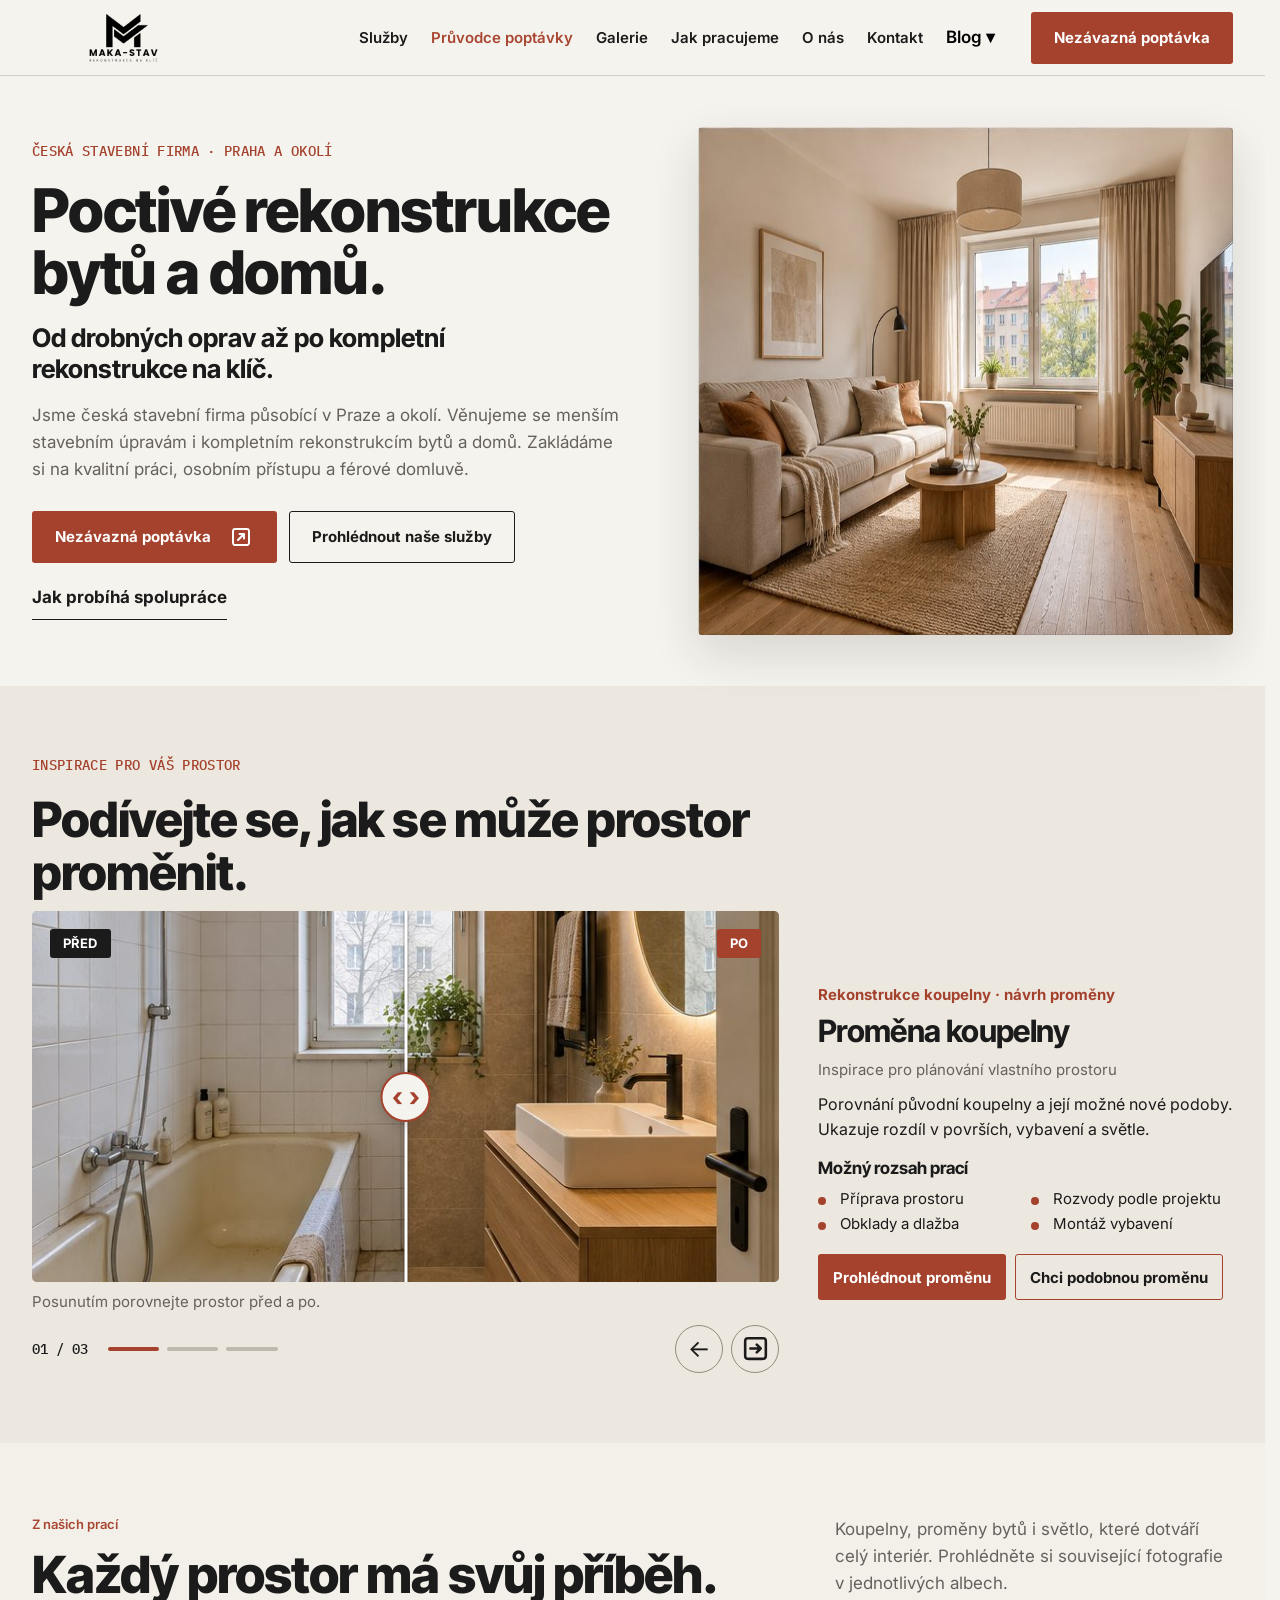
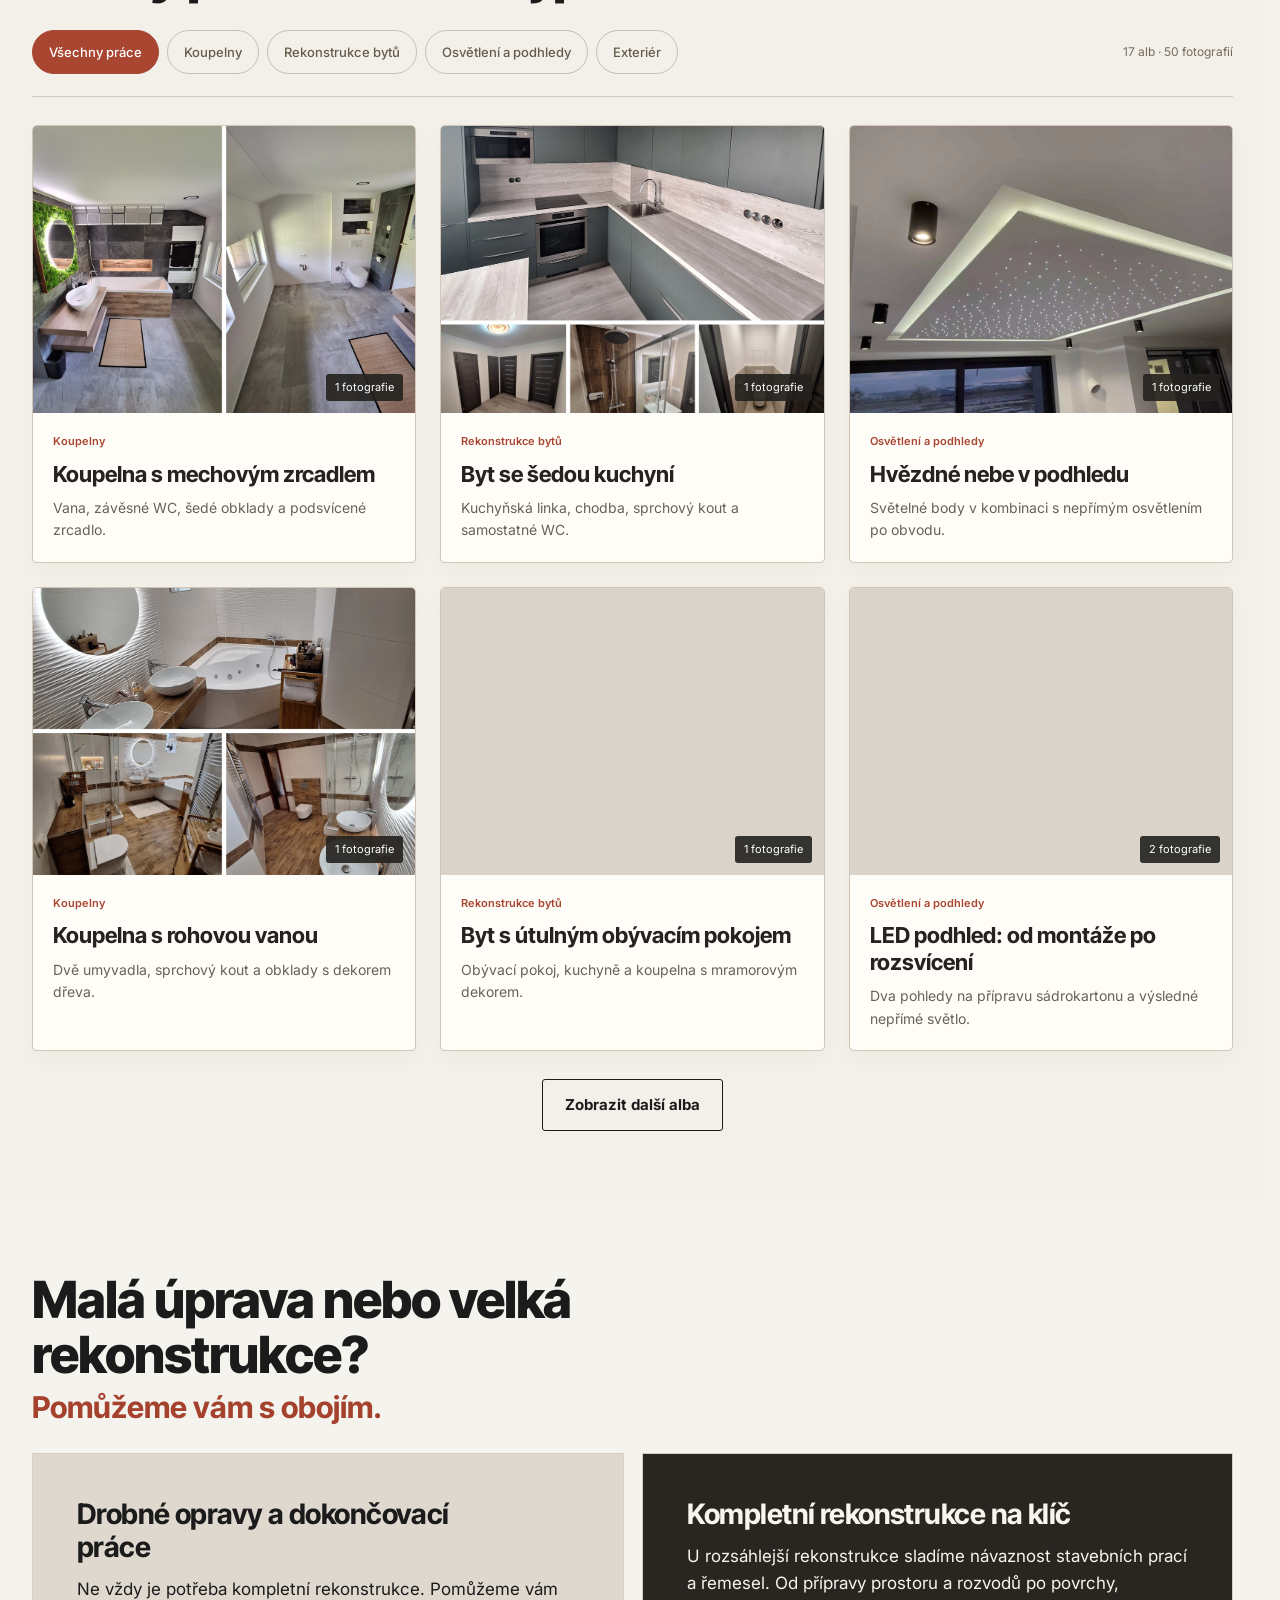
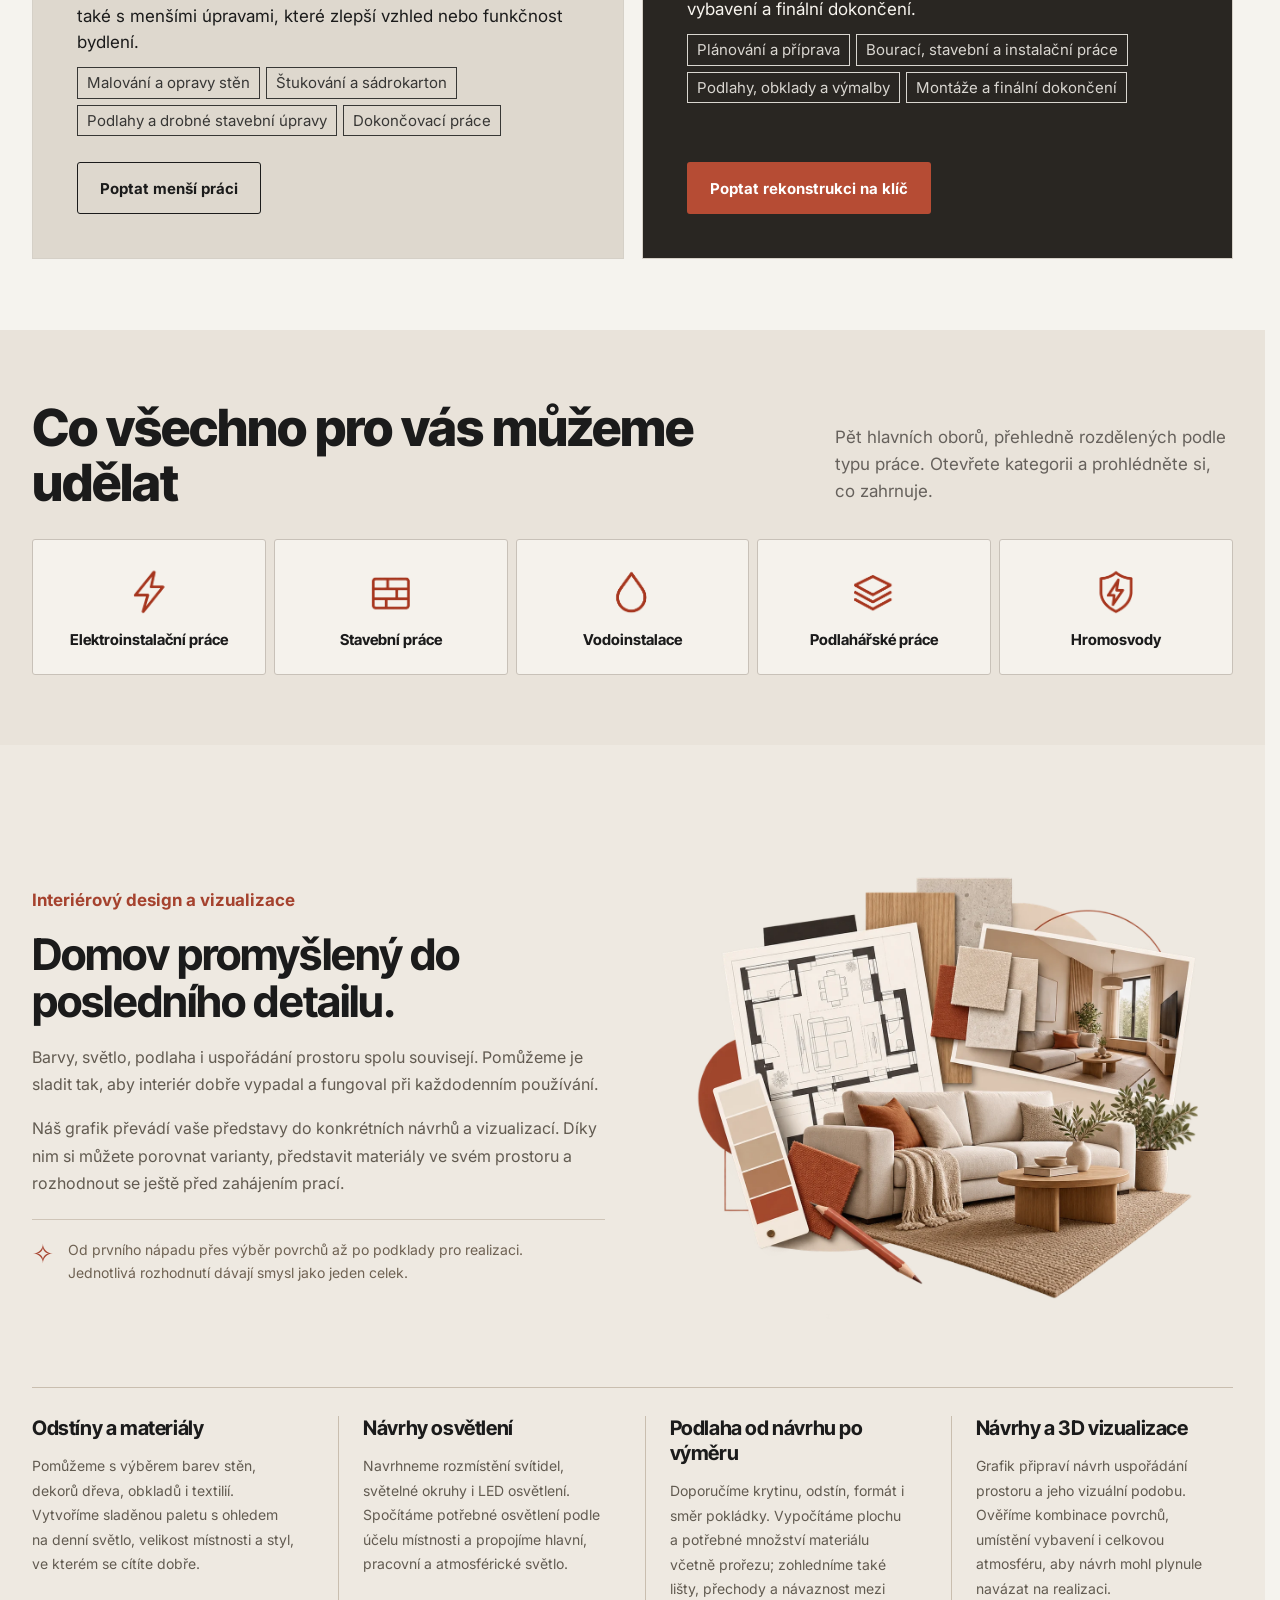
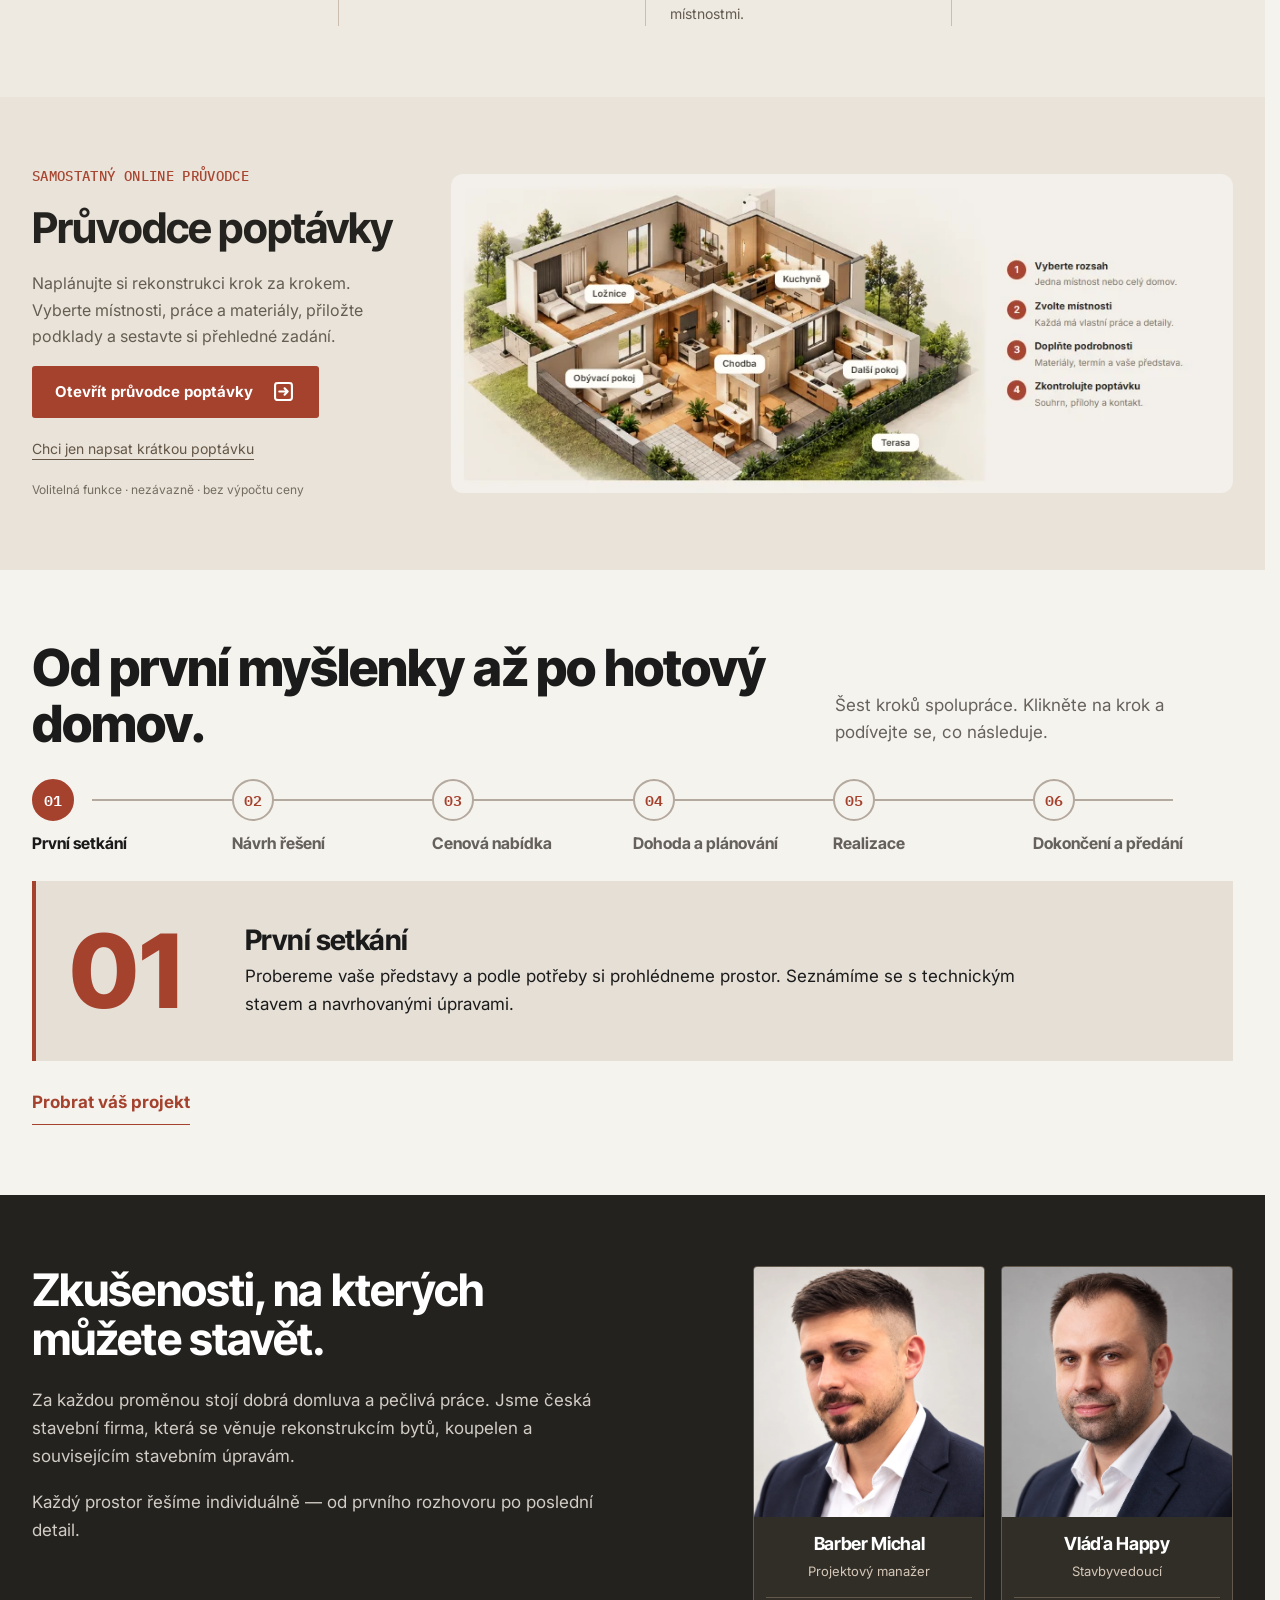
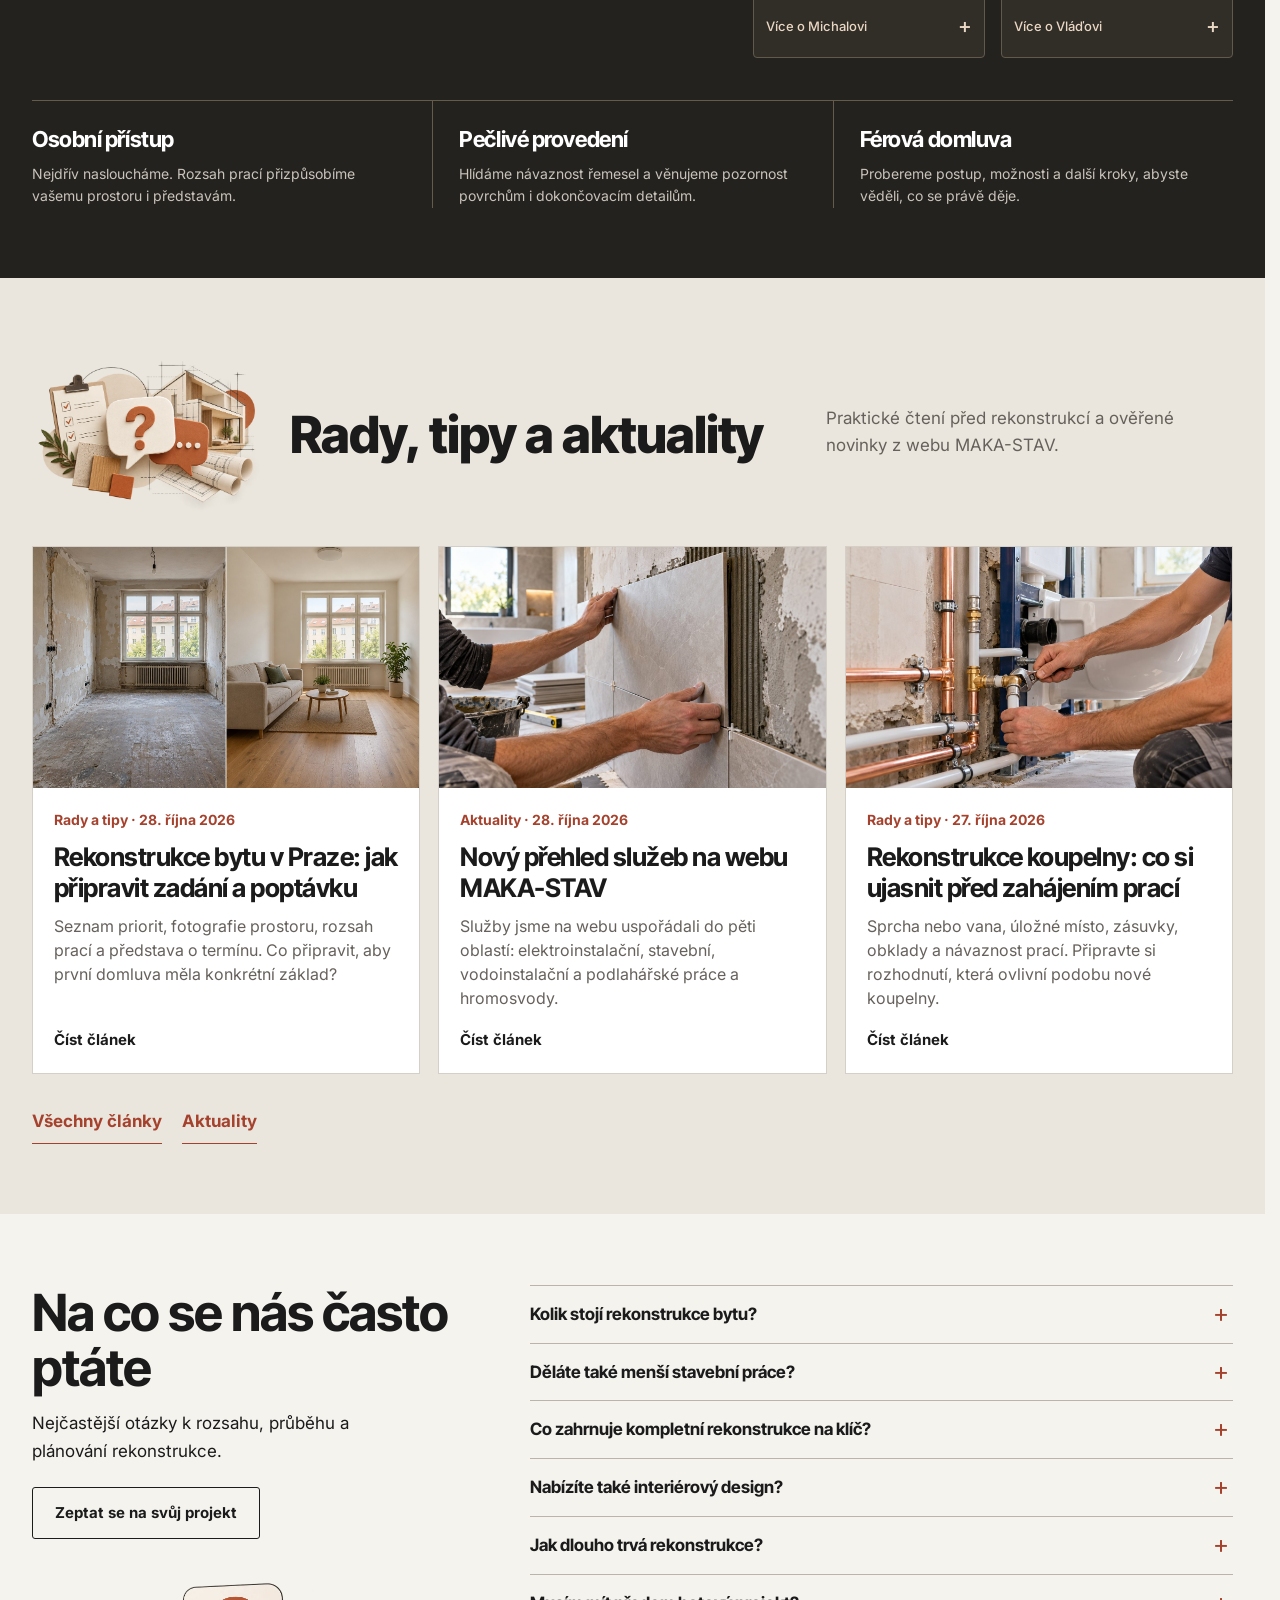
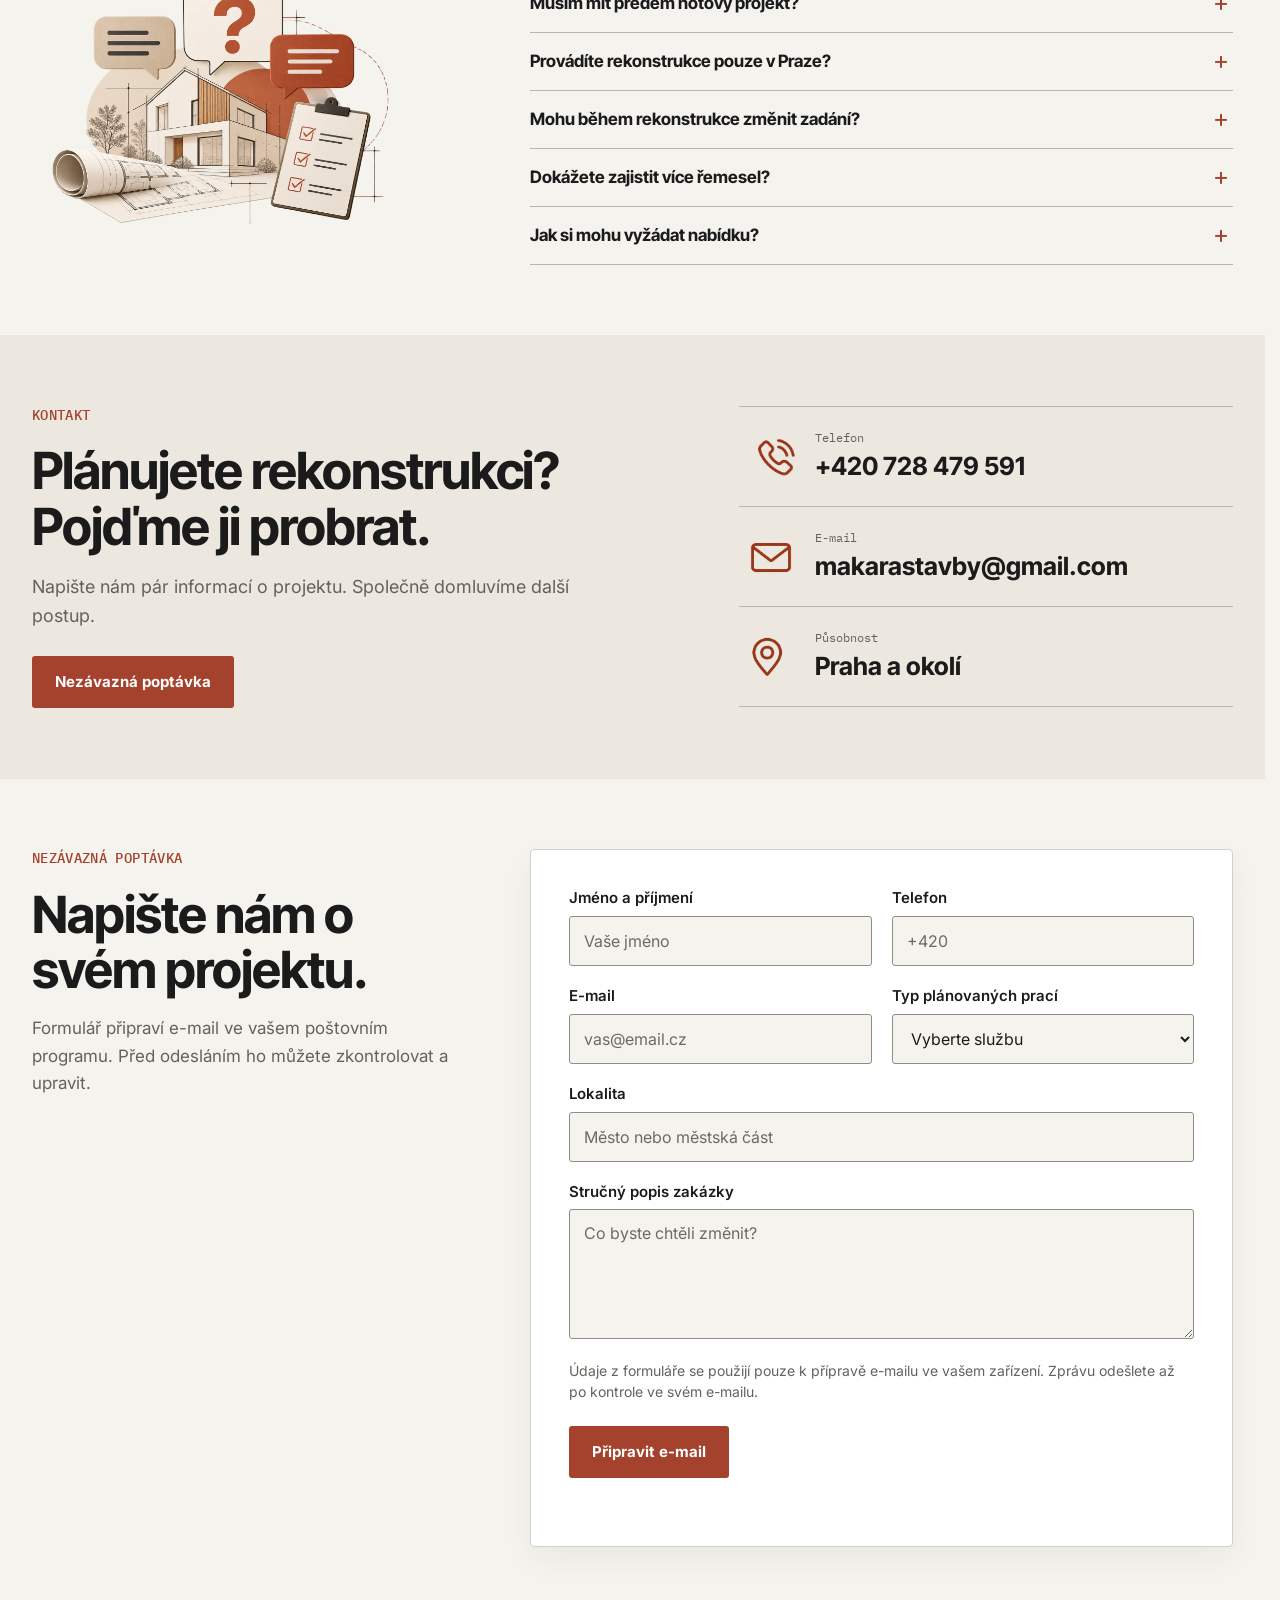
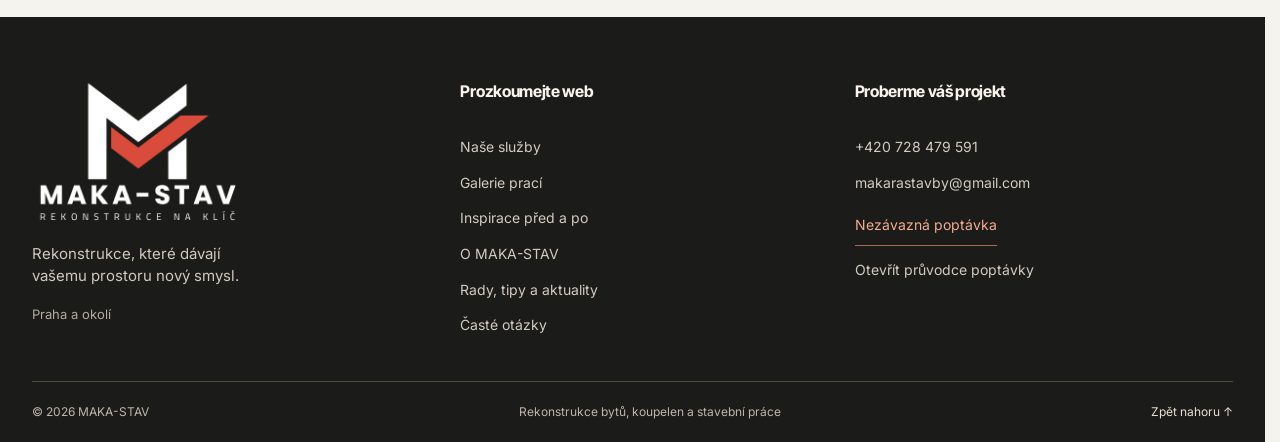
==== commit 12dfd6f9: "Fix mobile layout and refine SEO metadata" ====
--- a/index.html
+++ b/index.html
@@ -9,22 +9,28 @@
   <meta property="og:type" content="website">
   <meta property="og:title" content="MAKA-STAV | Rekonstrukce bytů a domů v Praze">
   <meta property="og:description" content="Poctivé rekonstrukce bytů a domů v Praze a okolí. Od drobných oprav po kompletní proměnu.">
-  <meta property="og:image" content="https://shadowvillee.github.io/maka-stav-demo/public/images/gallery-contact.jpg">
+  <meta property="og:image" content="https://maka-stav-demo-rekonstrukce.shadowville.chatgpt.site/public/images/share-rekonstrukce.jpg">
+  <meta property="og:image:alt" content="Obývací pokoj, kuchyně a koupelna po rekonstrukci">
+  <meta property="og:site_name" content="MAKA-STAV">
+  <meta property="og:locale" content="cs_CZ">
+  <meta name="twitter:card" content="summary_large_image">
+  <link rel="icon" href="public/images/logos/maka-stav-light.png" type="image/png">
+  <script type="application/ld+json">{"@context":"https://schema.org","@type":"Organization","@id":"https://maka-stav-demo-rekonstrukce.shadowville.chatgpt.site/#firma","name":"MAKA-STAV","url":"https://maka-stav-demo-rekonstrukce.shadowville.chatgpt.site/","logo":"https://maka-stav-demo-rekonstrukce.shadowville.chatgpt.site/public/images/logos/maka-stav-light.png","image":"https://maka-stav-demo-rekonstrukce.shadowville.chatgpt.site/public/images/share-rekonstrukce.jpg","telephone":"+420728479591","email":"makarastavby@gmail.com","areaServed":{"@type":"City","name":"Praha"}}</script>
   <title>Rekonstrukce bytů a domů Praha | MAKA-STAV</title>
   <link rel="preconnect" href="https://fonts.googleapis.com">
   <link rel="preconnect" href="https://fonts.gstatic.com" crossorigin>
   <link href="https://fonts.googleapis.com/css2?family=IBM+Plex+Mono:wght@400;500&family=Inter:wght@400;500;600;700&family=Inter+Tight:wght@600;700;800&display=swap" rel="stylesheet">
   <link rel="stylesheet" href="room.css">
-  <link rel="stylesheet" href="redesign.css">
+  <link rel="stylesheet" href="redesign.css?revision=mobile38">
   <link rel="stylesheet" href="references.css"><link rel="stylesheet" href="v3.css"><link rel="stylesheet" href="blog.css">
   <script src="content-data.js?revision=labels36" defer></script>
   <script src="app.js?revision=wizard27" defer></script>
   <script src="references-data.js?revision=labels36" defer></script>
-  <script src="references.js?revision=labels36" defer></script><script src="v3.js?revision=labels36" defer></script>
-<link rel="canonical" href="https://shadowvillee.github.io/maka-stav-demo/">
-  <meta property="og:url" content="https://shadowvillee.github.io/maka-stav-demo/">
+  <script src="references.js?revision=labels36" defer></script><script src="v3.js?revision=mobile38" defer></script>
+<link rel="canonical" href="https://maka-stav-demo-rekonstrukce.shadowville.chatgpt.site/">
+  <meta property="og:url" content="https://maka-stav-demo-rekonstrukce.shadowville.chatgpt.site/">
 <link rel="stylesheet" href="wizard-intro.css?revision=home29">
-<script src="wizard-links.js?revision=home29" defer></script><link rel="stylesheet" href="home-refinement.css?revision=gallery37"><link rel="stylesheet" href="gallery.css?revision=gallery37"><script src="gallery-data.js?revision=gallery37" defer></script><script src="gallery.js?revision=gallery37" defer></script><script src="team-profiles.js?revision=gallery37" defer></script></head>
+<script src="wizard-links.js?revision=home29" defer></script><link rel="stylesheet" href="home-refinement.css?revision=gallery37"><link rel="stylesheet" href="gallery.css?revision=gallery37"><script src="gallery-data.js?revision=gallery37" defer></script><script src="gallery.js?revision=gallery37" defer></script><script src="team-profiles.js?revision=gallery37" defer></script><link rel="stylesheet" href="mobile.css?revision=38"><link rel="stylesheet" href="arrows.css?revision=38"></head>
 <body>
   <a class="skip-link" href="#main">Přeskočit na obsah</a>
   <header class="site-header" id="top">
@@ -33,7 +39,7 @@
       <button class="menu-toggle" type="button" aria-expanded="false" aria-controls="main-nav" aria-label="Otevřít navigaci"><span></span><span></span></button>
       <nav class="main-nav" id="main-nav" aria-label="Hlavní navigace">
         <a href="#sluzby">Služby</a><a href="#pribeh">Průvodce poptávky</a><a href="#galerie">Galerie</a><a href="#postup">Jak pracujeme</a><a href="#firma">O nás</a><a href="#kontakt">Kontakt</a><div class="nav-dropdown" id="blog-nav" hidden><button type="button" aria-expanded="false" aria-controls="blog-menu">Blog ▾</button><div id="blog-menu"><a href="blog/">Všechny články</a><a href="blog/rady-a-tipy/">Rady a tipy</a><a href="blog/aktuality/">Aktuality</a></div></div>
-        <a class="button button-primary nav-cta" href="#poptavka">Nezávazná poptávka <span aria-hidden="true">↗</span></a>
+        <a class="button button-primary nav-cta" href="#poptavka">Nezávazná poptávka</a>
       </nav>
     </div>
   </header>
@@ -45,8 +51,8 @@
           <h1 id="hero-title">Poctivé rekonstrukce bytů a domů.</h1>
           <p class="hero-tagline">Od drobných oprav až po kompletní rekonstrukce na klíč.</p>
           <p class="hero-lead">Jsme česká stavební firma působící v Praze a okolí. Věnujeme se menším stavebním úpravám i kompletním rekonstrukcím bytů a domů. Zakládáme si na kvalitní práci, osobním přístupu a férové domluvě.</p>
-          <div class="hero-actions"><a class="button button-primary" href="#poptavka">Nezávazná poptávka <span aria-hidden="true">↗</span></a><a class="button button-secondary" href="#sluzby">Prohlédnout naše služby</a></div>
-          <a class="inline-link" href="#postup">Jak probíhá spolupráce <span aria-hidden="true">→</span></a>
+          <div class="hero-actions"><a class="button button-primary" href="#poptavka">Nezávazná poptávka <span class="arrow-icon arrow-icon--diagonal" aria-hidden="true"></span></a><a class="button button-secondary" href="#sluzby">Prohlédnout naše služby</a></div>
+          <a class="inline-link" href="#postup">Jak probíhá spolupráce</a>
         </div>
         <div class="hero-visual" role="img" aria-label="podoba hotového interiéru po rekonstrukci"></div>
       </div>
@@ -66,29 +72,29 @@
               <input class="comparison-range" id="comparison-range" type="range" min="0" max="100" step="1" value="50" aria-label="Poměr zobrazení před a po, vlevo před, vpravo po">
             </div>
             <p class="comparison-help">Posunutím porovnejte prostor před a po.</p>
-            <div class="reference-navigation"><span class="reference-count" id="reference-count" aria-live="polite">01 / 03</span><div class="reference-progress" id="reference-progress" aria-label="Aktivní ukázka"></div><div class="reference-arrows"><button id="reference-prev" type="button" aria-label="Předchozí ukázka">←</button><button id="reference-next" type="button" aria-label="Další ukázka">→</button></div></div>
+            <div class="reference-navigation"><span class="reference-count" id="reference-count" aria-live="polite">01 / 03</span><div class="reference-progress" id="reference-progress" aria-label="Aktivní ukázka"></div><div class="reference-arrows"><button id="reference-prev" type="button" aria-label="Předchozí ukázka">←</button><button id="reference-next" type="button" aria-label="Další ukázka"><span class="arrow-icon" aria-hidden="true"></span></button></div></div>
           </div>
           <button class="reference-peek reference-peek-next" id="reference-peek-next" type="button" aria-label="Další ukázka"><span class="reference-peek-photo" aria-hidden="true"></span><span class="reference-peek-caption"></span></button>
         </div>
-        <div class="reference-info"><div class="reference-summary"><p class="reference-category" id="reference-category"></p><h3 id="reference-title" aria-live="polite"></h3><p class="reference-meta" id="reference-meta"></p><p class="reference-description" id="reference-description"></p><div class="reference-actions"><button class="button button-primary" id="reference-detail-open" type="button">Prohlédnout proměnu <span aria-hidden="true">↗</span></button><a class="button button-secondary reference-inquiry" id="reference-inquiry" href="#poptavka">Chci podobnou proměnu <span aria-hidden="true">→</span></a></div></div><div class="reference-work"><h4>Možný rozsah prací</h4><ul id="reference-work-items"></ul></div></div></div>
+        <div class="reference-info"><div class="reference-summary"><p class="reference-category" id="reference-category"></p><h3 id="reference-title" aria-live="polite"></h3><p class="reference-meta" id="reference-meta"></p><p class="reference-description" id="reference-description"></p><div class="reference-actions"><button class="button button-primary" id="reference-detail-open" type="button">Prohlédnout proměnu</button><a class="button button-secondary reference-inquiry" id="reference-inquiry" href="#poptavka">Chci podobnou proměnu</a></div></div><div class="reference-work"><h4>Možný rozsah prací</h4><ul id="reference-work-items"></ul></div></div></div>
       </div>
     </section>
-<section class="project-gallery section" id="galerie" aria-labelledby="gallery-title"><div class="container"><div class="section-heading"><div><p class="gallery-kicker">Z našich prací</p><h2 id="gallery-title">Každý prostor má svůj příběh.</h2></div><p>Koupelny, proměny bytů i světlo, které dotváří celý interiér. Prohlédněte si související fotografie v jednotlivých albech.</p></div><div class="gallery-toolbar"><div class="gallery-filters" role="group" aria-label="Kategorie galerie"><button type="button" data-gallery-filter="all" aria-pressed="true">Všechny práce</button><button type="button" data-gallery-filter="koupelny" aria-pressed="false">Koupelny</button><button type="button" data-gallery-filter="byty" aria-pressed="false">Rekonstrukce bytů</button><button type="button" data-gallery-filter="osvetleni" aria-pressed="false">Osvětlení a podhledy</button><button type="button" data-gallery-filter="exterier" aria-pressed="false">Exteriér</button></div><p id="gallery-result" role="status" aria-live="polite"></p></div><div class="gallery-grid" id="gallery-grid"></div><div class="gallery-more"><button class="button button-secondary" id="gallery-more" type="button">Zobrazit další alba</button></div><noscript><p>Pro interaktivní galerii zapněte JavaScript.</p><a href="public/images/galerie/koupelna-mechove-zrcadlo-01.webp">Koupelna s mechovým zrcadlem</a></noscript></div></section><dialog class="gallery-dialog" id="gallery-dialog" aria-labelledby="gallery-dialog-title"><div class="gallery-dialog-head"><div><h2 id="gallery-dialog-title"></h2><p id="gallery-dialog-description"></p></div><button type="button" class="gallery-close" aria-label="Zavřít galerii">×</button></div><div class="gallery-stage"><img id="gallery-photo" alt=""><p class="gallery-image-error" hidden>Fotografii se nepodařilo načíst. Zkuste další záběr.</p></div><div class="gallery-dialog-footer"><button type="button" class="gallery-prev" aria-label="Předchozí fotografie">←</button><div><p id="gallery-caption"></p><span id="gallery-counter" aria-live="polite"></span></div><button type="button" class="gallery-next" aria-label="Další fotografie">→</button></div></dialog>
-<section class="scope section" id="rozsah" aria-labelledby="scope-title"><div class="container"><div class="section-heading"><div><h2 id="scope-title">Malá úprava nebo velká rekonstrukce?</h2><p class="scope-subtitle">Pomůžeme vám s obojím.</p></div></div><div class="scope-grid"><article class="scope-minor"><h3>Drobné opravy a dokončovací práce</h3><p>Ne vždy je potřeba kompletní rekonstrukce. Pomůžeme vám také s menšími úpravami, které zlepší vzhled nebo funkčnost bydlení.</p><ul><li>Malování a opravy stěn</li><li>Štukování a sádrokarton</li><li>Podlahy a drobné stavební úpravy</li><li>Dokončovací práce</li></ul><a class="button button-secondary" href="#poptavka" data-inquiry="Menší oprava">Poptat menší práci ↗</a></article><article class="scope-major"><h3>Kompletní rekonstrukce na klíč</h3><p>U rozsáhlejší rekonstrukce sladíme návaznost stavebních prací a řemesel. Od přípravy prostoru a rozvodů po povrchy, vybavení a finální dokončení.</p><ul><li>Plánování a příprava</li><li>Bourací, stavební a instalační práce</li><li>Podlahy, obklady a výmalby</li><li>Montáže a finální dokončení</li></ul><a class="button button-primary" href="#poptavka" data-inquiry="Kompletní rekonstrukce na klíč">Poptat rekonstrukci na klíč ↗</a></article></div></div></section>
+<section class="project-gallery section" id="galerie" aria-labelledby="gallery-title"><div class="container"><div class="section-heading"><div><p class="gallery-kicker">Z našich prací</p><h2 id="gallery-title">Každý prostor má svůj příběh.</h2></div><p>Koupelny, proměny bytů i světlo, které dotváří celý interiér. Prohlédněte si související fotografie v jednotlivých albech.</p></div><div class="gallery-toolbar"><div class="gallery-filters" role="group" aria-label="Kategorie galerie"><button type="button" data-gallery-filter="all" aria-pressed="true">Všechny práce</button><button type="button" data-gallery-filter="koupelny" aria-pressed="false">Koupelny</button><button type="button" data-gallery-filter="byty" aria-pressed="false">Rekonstrukce bytů</button><button type="button" data-gallery-filter="osvetleni" aria-pressed="false">Osvětlení a podhledy</button><button type="button" data-gallery-filter="exterier" aria-pressed="false">Exteriér</button></div><p id="gallery-result" role="status" aria-live="polite"></p></div><div class="gallery-grid" id="gallery-grid"></div><div class="gallery-more"><button class="button button-secondary" id="gallery-more" type="button">Zobrazit další alba</button></div><noscript><p>Pro interaktivní galerii zapněte JavaScript.</p><a href="public/images/galerie/koupelna-mechove-zrcadlo-01.webp">Koupelna s mechovým zrcadlem</a></noscript></div></section><dialog class="gallery-dialog" id="gallery-dialog" aria-labelledby="gallery-dialog-title"><div class="gallery-dialog-head"><div><h2 id="gallery-dialog-title"></h2><p id="gallery-dialog-description"></p></div><button type="button" class="gallery-close" aria-label="Zavřít galerii">×</button></div><div class="gallery-stage"><img id="gallery-photo" alt=""><p class="gallery-image-error" hidden>Fotografii se nepodařilo načíst. Zkuste další záběr.</p></div><div class="gallery-dialog-footer"><button type="button" class="gallery-prev" aria-label="Předchozí fotografie">←</button><div><p id="gallery-caption"></p><span id="gallery-counter" aria-live="polite"></span></div><button type="button" class="gallery-next" aria-label="Další fotografie"><span class="arrow-icon" aria-hidden="true"></span></button></div></dialog>
+<section class="scope section" id="rozsah" aria-labelledby="scope-title"><div class="container"><div class="section-heading"><div><h2 id="scope-title">Malá úprava nebo velká rekonstrukce?</h2><p class="scope-subtitle">Pomůžeme vám s obojím.</p></div></div><div class="scope-grid"><article class="scope-minor"><h3>Drobné opravy a dokončovací práce</h3><p>Ne vždy je potřeba kompletní rekonstrukce. Pomůžeme vám také s menšími úpravami, které zlepší vzhled nebo funkčnost bydlení.</p><ul><li>Malování a opravy stěn</li><li>Štukování a sádrokarton</li><li>Podlahy a drobné stavební úpravy</li><li>Dokončovací práce</li></ul><a class="button button-secondary" href="#poptavka" data-inquiry="Menší oprava">Poptat menší práci</a></article><article class="scope-major"><h3>Kompletní rekonstrukce na klíč</h3><p>U rozsáhlejší rekonstrukce sladíme návaznost stavebních prací a řemesel. Od přípravy prostoru a rozvodů po povrchy, vybavení a finální dokončení.</p><ul><li>Plánování a příprava</li><li>Bourací, stavební a instalační práce</li><li>Podlahy, obklady a výmalby</li><li>Montáže a finální dokončení</li></ul><a class="button button-primary" href="#poptavka" data-inquiry="Kompletní rekonstrukce na klíč">Poptat rekonstrukci na klíč</a></article></div></div></section>
 <section class="service-wall section" id="sluzby" aria-labelledby="services-title"><div class="container"><div class="section-heading"><div><h2 id="services-title">Co všechno pro vás můžeme udělat</h2></div><p>Pět hlavních oborů, přehledně rozdělených podle typu práce. Otevřete kategorii a prohlédněte si, co zahrnuje.</p></div><div class="service-wall-grid" id="service-wall-grid"></div></div></section>
-<section class="design-section section design-information" id="interierovy-design" aria-labelledby="design-title"><div class="container design-layout"><div class="design-copy"><p class="design-overline">Interiérový design a vizualizace</p><h2 id="design-title">Domov promyšlený do posledního detailu.</h2><p>Barvy, světlo, podlaha i uspořádání prostoru spolu souvisejí. Pomůžeme je sladit tak, aby interiér dobře vypadal a fungoval při každodenním používání.</p><p>Náš grafik převádí vaše představy do konkrétních návrhů a vizualizací. Díky nim si můžete porovnat varianty, představit materiály ve svém prostoru a rozhodnout se ještě před zahájením prací.</p><div class="design-note"><span aria-hidden="true">✧</span><p>Od prvního nápadu přes výběr povrchů až po podklady pro realizaci. Jednotlivá rozhodnutí dávají smysl jako jeden celek.</p></div></div><figure class="design-visual"><img src="public/images/interior-design-moodboard.png" width="1280" height="1280" loading="lazy" decoding="async" alt="Návrh útulného interiéru: půdorys, vizualizace obývacího pokoje a vzorníky barev, dřeva a textilií."></figure><div class="design-details"><article><h3>Odstíny a materiály</h3><p>Pomůžeme s výběrem barev stěn, dekorů dřeva, obkladů i textilií. Vytvoříme sladěnou paletu s ohledem na denní světlo, velikost místnosti a styl, ve kterém se cítíte dobře.</p></article><article><h3>Návrhy osvětlení</h3><p>Navrhneme rozmístění svítidel, světelné okruhy i LED osvětlení. Spočítáme potřebné osvětlení podle účelu místnosti a propojíme hlavní, pracovní a atmosférické světlo.</p></article><article><h3>Podlaha od návrhu po výměru</h3><p>Doporučíme krytinu, odstín, formát i směr pokládky. Vypočítáme plochu a potřebné množství materiálu včetně prořezu; zohledníme také lišty, přechody a návaznost mezi místnostmi.</p></article><article><h3>Návrhy a 3D vizualizace</h3><p>Grafik připraví návrh uspořádání prostoru a jeho vizuální podobu. Ověříme kombinace povrchů, umístění vybavení i celkovou atmosféru, aby návrh mohl plynule navázat na realizaci.</p></article></div></div></section>
-<section class="wizard-intro section" id="pribeh" aria-labelledby="wizard-title"><div class="container wizard-intro-grid"><div><p class="eyebrow">Samostatný online průvodce</p><h2 id="wizard-title">Průvodce poptávky</h2><p>Naplánujte si rekonstrukci krok za krokem. Vyberte místnosti, práce a materiály, přiložte podklady a sestavte si přehledné zadání.</p><a class="button button-primary" href="poptavka/">Otevřít průvodce poptávky →</a><a class="wizard-simple" href="#poptavka" data-simple-contact>Chci jen napsat krátkou poptávku</a><small class="wizard-disclaimer">Volitelná funkce · nezávazně · bez výpočtu ceny</small></div><figure class="wizard-home-visual"><img src="public/images/wizard-home-preview.png" width="862" height="351" loading="lazy" alt="Průvodce poptávky: vyberte rozsah a místnosti, doplňte podrobnosti a zkontrolujte zadání."></figure></div></section>
+<section class="design-section section design-information" id="interierovy-design" aria-labelledby="design-title"><div class="container design-layout"><div class="design-copy"><p class="design-overline">Interiérový design a vizualizace</p><h2 id="design-title">Domov promyšlený do posledního detailu.</h2><p>Barvy, světlo, podlaha i uspořádání prostoru spolu souvisejí. Pomůžeme je sladit tak, aby interiér dobře vypadal a fungoval při každodenním používání.</p><p>Náš grafik převádí vaše představy do konkrétních návrhů a vizualizací. Díky nim si můžete porovnat varianty, představit materiály ve svém prostoru a rozhodnout se ještě před zahájením prací.</p><div class="design-note"><span aria-hidden="true">✧</span><p>Od prvního nápadu přes výběr povrchů až po podklady pro realizaci. Jednotlivá rozhodnutí dávají smysl jako jeden celek.</p></div></div><figure class="design-visual"><img src="public/images/interior-design-moodboard.webp" width="1280" height="1280" loading="lazy" decoding="async" alt="Návrh útulného interiéru: půdorys, vizualizace obývacího pokoje a vzorníky barev, dřeva a textilií."></figure><div class="design-details"><article><h3>Odstíny a materiály</h3><p>Pomůžeme s výběrem barev stěn, dekorů dřeva, obkladů i textilií. Vytvoříme sladěnou paletu s ohledem na denní světlo, velikost místnosti a styl, ve kterém se cítíte dobře.</p></article><article><h3>Návrhy osvětlení</h3><p>Navrhneme rozmístění svítidel, světelné okruhy i LED osvětlení. Spočítáme potřebné osvětlení podle účelu místnosti a propojíme hlavní, pracovní a atmosférické světlo.</p></article><article><h3>Podlaha od návrhu po výměru</h3><p>Doporučíme krytinu, odstín, formát i směr pokládky. Vypočítáme plochu a potřebné množství materiálu včetně prořezu; zohledníme také lišty, přechody a návaznost mezi místnostmi.</p></article><article><h3>Návrhy a 3D vizualizace</h3><p>Grafik připraví návrh uspořádání prostoru a jeho vizuální podobu. Ověříme kombinace povrchů, umístění vybavení i celkovou atmosféru, aby návrh mohl plynule navázat na realizaci.</p></article></div></div></section>
+<section class="wizard-intro section" id="pribeh" aria-labelledby="wizard-title"><div class="container wizard-intro-grid"><div><p class="eyebrow">Samostatný online průvodce</p><h2 id="wizard-title">Průvodce poptávky</h2><p>Naplánujte si rekonstrukci krok za krokem. Vyberte místnosti, práce a materiály, přiložte podklady a sestavte si přehledné zadání.</p><a class="button button-primary" href="poptavka/">Otevřít průvodce poptávky <span class="arrow-icon" aria-hidden="true"></span></a><a class="wizard-simple" href="#poptavka" data-simple-contact>Chci jen napsat krátkou poptávku</a><small class="wizard-disclaimer">Volitelná funkce · nezávazně · bez výpočtu ceny</small></div><figure class="wizard-home-visual"><img src="public/images/wizard-home-preview.webp" width="862" height="351" loading="lazy" alt="Průvodce poptávky: vyberte rozsah a místnosti, doplňte podrobnosti a zkontrolujte zadání."></figure></div></section>
 
-<section class="process section" id="postup" aria-labelledby="process-title"><div class="container"><div class="section-heading"><div><h2 id="process-title">Od první myšlenky až po hotový domov.</h2></div><p>Šest kroků spolupráce. Klikněte na krok a podívejte se, co následuje.</p></div><div class="process-timeline" id="process-timeline" role="tablist" aria-label="Šest kroků spolupráce"></div><div class="process-detail" id="process-detail" role="tabpanel" aria-live="polite"></div><a class="inline-link" href="#poptavka">Probrat váš projekt →</a></div></section>
-<section class="published-only section" id="realizace" aria-labelledby="projects-title" hidden><div class="container"><div class="section-heading"><div><h2 id="projects-title">Projekty, za kterými si stojíme.</h2></div></div><div class="published-projects" id="published-projects"></div><a class="inline-link" href="realizace/">Všechny realizace →</a></div></section>
+<section class="process section" id="postup" aria-labelledby="process-title"><div class="container"><div class="section-heading"><div><h2 id="process-title">Od první myšlenky až po hotový domov.</h2></div><p>Šest kroků spolupráce. Klikněte na krok a podívejte se, co následuje.</p></div><div class="process-timeline" id="process-timeline" role="tablist" aria-label="Šest kroků spolupráce"></div><div class="process-detail" id="process-detail" role="tabpanel" aria-live="polite"></div><a class="inline-link" href="#poptavka">Probrat váš projekt</a></div></section>
+<section class="published-only section" id="realizace" aria-labelledby="projects-title" hidden><div class="container"><div class="section-heading"><div><h2 id="projects-title">Projekty, za kterými si stojíme.</h2></div></div><div class="published-projects" id="published-projects"></div><a class="inline-link" href="realizace/">Všechny realizace</a></div></section>
 
-<section class="about section" id="firma" aria-labelledby="about-title"><div class="container about-studio"><div class="about-intro"><h2 id="about-title">Zkušenosti, na kterých můžete stavět.</h2><p>Za každou proměnou stojí dobrá domluva a pečlivá práce. Jsme česká stavební firma, která se věnuje rekonstrukcím bytů, koupelen a souvisejícím stavebním úpravám.</p><p>Každý prostor řešíme individuálně — od prvního rozhovoru po poslední detail.</p></div><div class="about-team" aria-label="Lidé za vaším projektem"><figure class="team-person"><img src="public/images/barber-michal.png" width="1122" height="1402" loading="lazy" decoding="async" alt="Barber Michal, projektový manažer"><figcaption><h3>Barber Michal</h3><p>Projektový manažer</p><button class="team-profile-open" data-profile="michal" type="button" aria-haspopup="dialog" aria-controls="team-profile-dialog">Více o Michalovi <span aria-hidden="true">+</span></button></figcaption></figure><figure class="team-person"><img src="public/images/vlada-happy.png" width="1122" height="1402" loading="lazy" decoding="async" alt="Vláďa Happy, stavbyvedoucí"><figcaption><h3>Vláďa Happy</h3><p>Stavbyvedoucí</p><button class="team-profile-open" data-profile="vlada" type="button" aria-haspopup="dialog" aria-controls="team-profile-dialog">Více o Vláďovi <span aria-hidden="true">+</span></button></figcaption></figure></div><div class="about-principles" aria-label="Na čem nám záleží"><article><h3>Osobní přístup</h3><p>Nejdřív nasloucháme. Rozsah prací přizpůsobíme vašemu prostoru i představám.</p></article><article><h3>Pečlivé provedení</h3><p>Hlídáme návaznost řemesel a věnujeme pozornost povrchům i dokončovacím detailům.</p></article><article><h3>Férová domluva</h3><p>Probereme postup, možnosti a další kroky, abyste věděli, co se právě děje.</p></article></div></div></section>
-<section class="published-only blog-preview section" id="blog-preview" aria-labelledby="blog-title" hidden><div class="container"><div class="section-heading blog-illustrated-heading"><img src="public/images/blog-advice-illustration.png" width="1448" height="1086" loading="lazy" alt="Rady k rekonstrukci, plánování a výběru materiálů."><div><h2 id="blog-title">Rady, tipy a aktuality</h2></div><p>Praktické čtení před rekonstrukcí a ověřené novinky z webu MAKA-STAV.</p></div><div class="published-articles" id="published-articles"></div><div class="blog-preview-links"><a class="inline-link" href="blog/">Všechny články →</a><a class="inline-link" href="blog/aktuality/">Aktuality →</a></div></div></section>
-<section class="faq section" id="faq" aria-labelledby="faq-title"><div class="container faq-layout"><div><h2 id="faq-title">Na co se nás často ptáte</h2><p>Nejčastější otázky k rozsahu, průběhu a plánování rekonstrukce.</p><a class="button button-secondary" href="#poptavka">Zeptat se na svůj projekt</a><img class="faq-illustration" src="public/images/faq-illustration.png" width="1448" height="1086" loading="lazy" alt="Časté otázky k rekonstrukci a přípravě projektu."></div><div class="faq-list"><details><summary>Kolik stojí rekonstrukce bytu?</summary><p>Cena závisí na rozsahu prací, velikosti prostoru, technickém stavu a použitých materiálech. Konkrétní nabídku připravíme po upřesnění zadání.</p></details><details><summary>Děláte také menší stavební práce?</summary><p>Ano. Vedle rozsáhlejších rekonstrukcí se věnujeme také drobným opravám, malování, úpravám povrchů, podlahám a dokončovacím pracím. Možnosti závisí na charakteru zakázky.</p></details><details><summary>Co zahrnuje kompletní rekonstrukce na klíč?</summary><p>Podle rozsahu může zahrnovat přípravu prostoru, bourací práce, stavební úpravy, nové rozvody, koupelnu, podlahy, obklady, výmalbu i dokončení.</p></details><details><summary>Nabízíte také interiérový design?</summary><p>Podle potřeb projektu lze zapojit spolupracující interiérové designéry pro návrh prostoru, výběr materiálů nebo vizualizaci budoucího interiéru.</p></details><details><summary>Jak dlouho trvá rekonstrukce?</summary><p>Délka závisí na rozsahu a složitosti prací. Přibližný harmonogram je možné stanovit po upřesnění zadání.</p></details><details><summary>Musím mít předem hotový projekt?</summary><p>Ne vždy. U menších úprav může stačit domluvený rozsah. Větší dispoziční nebo konstrukční zásahy mohou vyžadovat odborné podklady či projekt.</p></details><details><summary>Provádíte rekonstrukce pouze v Praze?</summary><p>Hlavní oblastí působnosti je Praha a okolí. Vzdálenější lokality posoudíme individuálně.</p></details><details><summary>Mohu během rekonstrukce změnit zadání?</summary><p>Změny probereme podle stavu rozpracovanosti a technických možností. Mohou ovlivnit cenu, harmonogram nebo návaznost prací.</p></details><details><summary>Dokážete zajistit více řemesel?</summary><p>U komplexních projektů pomáháme koordinovat návaznost stavebních, instalačních a dokončovacích prací podle rozsahu zakázky.</p></details><details><summary>Jak si mohu vyžádat nabídku?</summary><p>Zavolejte nám nebo vyplňte poptávku. Popište rozsah prací a lokalitu; následně domluvíme další postup.</p></details></div></div></section>
-<section class="contact section" id="kontakt" aria-labelledby="contact-title"><div class="container contact-grid"><div><p class="eyebrow">Kontakt</p><h2 id="contact-title">Plánujete rekonstrukci? Pojďme ji probrat.</h2><p>Napište nám pár informací o projektu. Společně domluvíme další postup.</p><a class="button button-primary" href="#poptavka">Nezávazná poptávka <span aria-hidden="true">↗</span></a></div><div class="contact-details"><a href="tel:+420728479591"><svg class="contact-art" viewBox="0 0 724 724" aria-hidden="true"><image href="public/images/contact-icons.png" width="2172" height="724"/></svg><span>Telefon</span><strong>+420 728 479 591</strong></a><a href="mailto:makarastavby@gmail.com"><svg class="contact-art" viewBox="724 0 724 724" aria-hidden="true"><image href="public/images/contact-icons.png" width="2172" height="724"/></svg><span>E-mail</span><strong>makarastavby@gmail.com</strong></a><div><svg class="contact-art" viewBox="1448 0 724 724" aria-hidden="true"><image href="public/images/contact-icons.png" width="2172" height="724"/></svg><span>Působnost</span><strong>Praha a okolí</strong></div></div></div></section>
-<section class="inquiry section" id="poptavka" aria-labelledby="inquiry-title"><div class="container inquiry-grid"><div><p class="eyebrow">Nezávazná poptávka</p><h2 id="inquiry-title">Napište nám o svém projektu.</h2><p>Formulář připraví e-mail ve vašem poštovním programu. Před odesláním ho můžete zkontrolovat a upravit.</p><p class="inquiry-note">Poptávka se připraví v e-mailovém programu. Serverové odesílání zatím není zapojeno.</p></div><form class="inquiry-form" id="inquiry-form"><div class="form-grid"><label><span class="field-label">Jméno a příjmení </span><input name="name" autocomplete="name" required placeholder="Vaše jméno"></label><label><span class="field-label">Telefon </span><input name="phone" type="tel" autocomplete="tel" required placeholder="+420"></label><label><span class="field-label">E-mail </span><input name="email" type="email" autocomplete="email" required placeholder="vas@email.cz"></label><label><span class="field-label">Typ plánovaných prací</span><select name="service"><option value="">Vyberte službu</option><option>Ostatní / potřebuji poradit</option></select></label><label class="full-field">Lokalita<input name="location" autocomplete="address-level2" placeholder="Město nebo městská část"></label><label class="full-field">Stručný popis zakázky<textarea name="message" rows="4" placeholder="Co byste chtěli změnit?"></textarea></label></div><p class="privacy-note">Údaje z formuláře se použijí pouze k přípravě e-mailu ve vašem zařízení. Zprávu odešlete až po kontrole ve svém e-mailu.</p><button class="button button-primary" type="submit">Připravit e-mail <span aria-hidden="true">↗</span></button><p class="form-status" id="form-status" role="status" aria-live="polite"></p><div class="honeypot" aria-hidden="true"><label>Nechte toto pole prázdné<input name="website" tabindex="-1" autocomplete="off"></label></div></form></div></section>
-<dialog class="reference-dialog" id="reference-dialog" aria-labelledby="reference-dialog-title"><div class="reference-dialog-inner"><header class="reference-dialog-head"><div><p class="eyebrow">Inspirativní vizualizace</p><h2 id="reference-dialog-title"></h2><p id="reference-dialog-description"></p></div><button class="reference-dialog-close" type="button" aria-label="Zavřít detail">×</button></header><div class="reference-dialog-photo" role="img" aria-label=""></div><div class="reference-dialog-nav"><button id="reference-dialog-prev" type="button" aria-label="Předchozí fotografie">←</button><span id="reference-dialog-count" aria-live="polite"></span><button id="reference-dialog-next" type="button" aria-label="Další fotografie">→</button></div><div class="reference-dialog-thumbs" id="reference-dialog-thumbs" aria-label="Fotografie této ukázky"></div></div></dialog>
+<section class="about section" id="firma" aria-labelledby="about-title"><div class="container about-studio"><div class="about-intro"><h2 id="about-title">Zkušenosti, na kterých můžete stavět.</h2><p>Za každou proměnou stojí dobrá domluva a pečlivá práce. Jsme česká stavební firma, která se věnuje rekonstrukcím bytů, koupelen a souvisejícím stavebním úpravám.</p><p>Každý prostor řešíme individuálně — od prvního rozhovoru po poslední detail.</p></div><div class="about-team" aria-label="Lidé za vaším projektem"><figure class="team-person"><img src="public/images/barber-michal.webp" width="1122" height="1402" loading="lazy" decoding="async" alt="Barber Michal, projektový manažer"><figcaption><h3>Barber Michal</h3><p>Projektový manažer</p><button class="team-profile-open" data-profile="michal" type="button" aria-haspopup="dialog" aria-controls="team-profile-dialog">Více o Michalovi <span aria-hidden="true">+</span></button></figcaption></figure><figure class="team-person"><img src="public/images/vlada-happy.webp" width="1122" height="1402" loading="lazy" decoding="async" alt="Vláďa Happy, stavbyvedoucí"><figcaption><h3>Vláďa Happy</h3><p>Stavbyvedoucí</p><button class="team-profile-open" data-profile="vlada" type="button" aria-haspopup="dialog" aria-controls="team-profile-dialog">Více o Vláďovi <span aria-hidden="true">+</span></button></figcaption></figure></div><div class="about-principles" aria-label="Na čem nám záleží"><article><h3>Osobní přístup</h3><p>Nejdřív nasloucháme. Rozsah prací přizpůsobíme vašemu prostoru i představám.</p></article><article><h3>Pečlivé provedení</h3><p>Hlídáme návaznost řemesel a věnujeme pozornost povrchům i dokončovacím detailům.</p></article><article><h3>Férová domluva</h3><p>Probereme postup, možnosti a další kroky, abyste věděli, co se právě děje.</p></article></div></div></section>
+<section class="published-only blog-preview section" id="blog-preview" aria-labelledby="blog-title" hidden><div class="container"><div class="section-heading blog-illustrated-heading"><img src="public/images/blog-advice-illustration.webp" width="1448" height="1086" loading="lazy" alt="Rady k rekonstrukci, plánování a výběru materiálů."><div><h2 id="blog-title">Rady, tipy a aktuality</h2></div><p>Praktické čtení před rekonstrukcí a ověřené novinky z webu MAKA-STAV.</p></div><div class="published-articles" id="published-articles"></div><div class="blog-preview-links"><a class="inline-link" href="blog/">Všechny články</a><a class="inline-link" href="blog/aktuality/">Aktuality</a></div></div></section>
+<section class="faq section" id="faq" aria-labelledby="faq-title"><div class="container faq-layout"><div><h2 id="faq-title">Na co se nás často ptáte</h2><p>Nejčastější otázky k rozsahu, průběhu a plánování rekonstrukce.</p><a class="button button-secondary" href="#poptavka">Zeptat se na svůj projekt</a><img class="faq-illustration" src="public/images/faq-illustration.webp" width="1448" height="1086" loading="lazy" alt="Časté otázky k rekonstrukci a přípravě projektu."></div><div class="faq-list"><details><summary>Kolik stojí rekonstrukce bytu?</summary><p>Cena závisí na rozsahu prací, velikosti prostoru, technickém stavu a použitých materiálech. Konkrétní nabídku připravíme po upřesnění zadání.</p></details><details><summary>Děláte také menší stavební práce?</summary><p>Ano. Vedle rozsáhlejších rekonstrukcí se věnujeme také drobným opravám, malování, úpravám povrchů, podlahám a dokončovacím pracím. Možnosti závisí na charakteru zakázky.</p></details><details><summary>Co zahrnuje kompletní rekonstrukce na klíč?</summary><p>Podle rozsahu může zahrnovat přípravu prostoru, bourací práce, stavební úpravy, nové rozvody, koupelnu, podlahy, obklady, výmalbu i dokončení.</p></details><details><summary>Nabízíte také interiérový design?</summary><p>Podle potřeb projektu lze zapojit spolupracující interiérové designéry pro návrh prostoru, výběr materiálů nebo vizualizaci budoucího interiéru.</p></details><details><summary>Jak dlouho trvá rekonstrukce?</summary><p>Délka závisí na rozsahu a složitosti prací. Přibližný harmonogram je možné stanovit po upřesnění zadání.</p></details><details><summary>Musím mít předem hotový projekt?</summary><p>Ne vždy. U menších úprav může stačit domluvený rozsah. Větší dispoziční nebo konstrukční zásahy mohou vyžadovat odborné podklady či projekt.</p></details><details><summary>Provádíte rekonstrukce pouze v Praze?</summary><p>Hlavní oblastí působnosti je Praha a okolí. Vzdálenější lokality posoudíme individuálně.</p></details><details><summary>Mohu během rekonstrukce změnit zadání?</summary><p>Změny probereme podle stavu rozpracovanosti a technických možností. Mohou ovlivnit cenu, harmonogram nebo návaznost prací.</p></details><details><summary>Dokážete zajistit více řemesel?</summary><p>U komplexních projektů pomáháme koordinovat návaznost stavebních, instalačních a dokončovacích prací podle rozsahu zakázky.</p></details><details><summary>Jak si mohu vyžádat nabídku?</summary><p>Zavolejte nám nebo vyplňte poptávku. Popište rozsah prací a lokalitu; následně domluvíme další postup.</p></details></div></div></section>
+<section class="contact section" id="kontakt" aria-labelledby="contact-title"><div class="container contact-grid"><div><p class="eyebrow">Kontakt</p><h2 id="contact-title">Plánujete rekonstrukci? Pojďme ji probrat.</h2><p>Napište nám pár informací o projektu. Společně domluvíme další postup.</p><a class="button button-primary" href="#poptavka">Nezávazná poptávka</a></div><div class="contact-details"><a href="tel:+420728479591"><svg class="contact-art" viewBox="0 0 724 724" aria-hidden="true"><image href="public/images/contact-icons.png" width="2172" height="724"/></svg><span>Telefon</span><strong>+420 728 479 591</strong></a><a href="mailto:makarastavby@gmail.com"><svg class="contact-art" viewBox="724 0 724 724" aria-hidden="true"><image href="public/images/contact-icons.png" width="2172" height="724"/></svg><span>E-mail</span><strong>makarastavby@gmail.com</strong></a><div><svg class="contact-art" viewBox="1448 0 724 724" aria-hidden="true"><image href="public/images/contact-icons.png" width="2172" height="724"/></svg><span>Působnost</span><strong>Praha a okolí</strong></div></div></div></section>
+<section class="inquiry section" id="poptavka" aria-labelledby="inquiry-title"><div class="container inquiry-grid"><div><p class="eyebrow">Nezávazná poptávka</p><h2 id="inquiry-title">Napište nám o svém projektu.</h2><p>Formulář připraví e-mail ve vašem poštovním programu. Před odesláním ho můžete zkontrolovat a upravit.</p></div><form class="inquiry-form" id="inquiry-form" method="post"><div class="form-grid"><label><span class="field-label">Jméno a příjmení </span><input name="name" autocomplete="name" required placeholder="Vaše jméno"></label><label><span class="field-label">Telefon </span><input name="phone" type="tel" autocomplete="tel" required placeholder="+420"></label><label><span class="field-label">E-mail </span><input name="email" type="email" autocomplete="email" required placeholder="vas@email.cz"></label><label><span class="field-label">Typ plánovaných prací</span><select name="service"><option value="">Vyberte službu</option><option>Ostatní / potřebuji poradit</option></select></label><label class="full-field">Lokalita<input name="location" autocomplete="address-level2" placeholder="Město nebo městská část"></label><label class="full-field">Stručný popis zakázky<textarea name="message" rows="4" placeholder="Co byste chtěli změnit?"></textarea></label></div><p class="privacy-note">Údaje z formuláře se použijí pouze k přípravě e-mailu ve vašem zařízení. Zprávu odešlete až po kontrole ve svém e-mailu.</p><button class="button button-primary" type="submit">Připravit e-mail</button><p class="form-status" id="form-status" role="status" aria-live="polite"></p><div class="honeypot" aria-hidden="true"><label>Nechte toto pole prázdné<input name="website" tabindex="-1" autocomplete="off"></label></div></form></div></section>
+<dialog class="reference-dialog" id="reference-dialog" aria-labelledby="reference-dialog-title"><div class="reference-dialog-inner"><header class="reference-dialog-head"><div><p class="eyebrow">Inspirativní vizualizace</p><h2 id="reference-dialog-title"></h2><p id="reference-dialog-description"></p></div><button class="reference-dialog-close" type="button" aria-label="Zavřít detail">×</button></header><div class="reference-dialog-photo" role="img" aria-label=""></div><div class="reference-dialog-nav"><button id="reference-dialog-prev" type="button" aria-label="Předchozí fotografie">←</button><span id="reference-dialog-count" aria-live="polite"></span><button id="reference-dialog-next" type="button" aria-label="Další fotografie"><span class="arrow-icon" aria-hidden="true"></span></button></div><div class="reference-dialog-thumbs" id="reference-dialog-thumbs" aria-label="Fotografie této ukázky"></div></div></dialog>
 <template id="profile-michal"><p>Michal je zkušený projektový manažer, který má za sebou řadu úspěšně realizovaných projektů. Kromě stavebních plánů dokonale ovládá i strojek na vlasy. <strong>Ať už jde o rekonstrukci bytu, nebo nový účes, Michal ví, že bez pořádného plánu a přesné ruky to prostě nepůjde.</strong></p><p>Od prvního návrhu až po finální předání koordinuje jednotlivé práce, hlídá termíny, komunikuje s klienty a dohlíží na to, aby všechno šlapalo jako dobře seřízený strojek. Poradí si s komplikacemi na stavbě i s náročnými požadavky zákazníků. <strong>A pokud budete chtít něco opravdu speciálního? Klidně vám udělá i blesk a cestičku. Jen mu raději upřesněte, jestli na hlavě, nebo v projektu.</strong> 💈</p></template><template id="profile-vlada"><p>Vláďa je náš ostřílený stavební matador s více než 15 lety praxe a tolika rekonstrukcemi za sebou, že už by z nich mohl postavit vlastní město. Elektřina, sádrokarton, stavební konstrukce i kompletní rekonstrukce – <strong>Vláďa ví, kam patří kabel, kde má stát příčka a proč ta zeď rozhodně neměla být křivá.</strong></p><p>S přehledem koordinuje práce na stavbě a poradí si i se situacemi, nad kterými ostatní jen nevěřícně kroutí hlavou. Kde jiní vidí problém, Vláďa už hledá řešení. A když narazí na práci předchozích řemeslníků? <strong>Jeho oblíbená otázka zní: „Kdo tohle proboha dělal?“</strong></p></template><dialog class="team-profile-dialog" id="team-profile-dialog" aria-labelledby="team-profile-title"><div class="team-profile-head"><div><h2 id="team-profile-title"></h2><p id="team-profile-role"></p></div><button type="button" class="team-profile-close" aria-label="Zavřít profil">×</button></div><div class="team-profile-content"></div></dialog></main>
-  <footer class="site-footer home-footer"><div class="container"><div class="footer-main"><div class="footer-brand"><a href="#top" aria-label="MAKA-STAV — zpět na úvod"><svg viewBox="70 195 860 610" role="img" aria-label="MAKA-STAV — rekonstrukce na klíč"><image href="public/images/logos/maka-stav-dark.png" width="1024" height="1024"/></svg></a><p>Rekonstrukce, které dávají<br>vašemu prostoru nový smysl.</p><span>Praha a okolí</span></div><nav aria-label="Odkazy v patičce"><h3>Prozkoumejte web</h3><a href="#sluzby">Naše služby</a><a href="#galerie">Galerie prací</a><a href="#ukazky">Inspirace před a po</a><a href="#firma">O MAKA-STAV</a><a href="blog/">Rady, tipy a aktuality</a><a href="#faq">Časté otázky</a></nav><div class="footer-contact"><h3>Proberme váš projekt</h3><a href="tel:+420728479591">+420 728 479 591</a><a href="mailto:makarastavby@gmail.com">makarastavby@gmail.com</a><a class="footer-contact-link" href="#poptavka">Nezávazná poptávka ↗</a><a href="poptavka/">Otevřít průvodce poptávky →</a></div></div><div class="footer-bottom"><span>© <span id="year"></span> MAKA-STAV</span><span>Rekonstrukce bytů, koupelen a stavební práce</span><a href="#top">Zpět nahoru ↑</a></div></div></footer>
+  <footer class="site-footer home-footer"><div class="container"><div class="footer-main"><div class="footer-brand"><a href="#top" aria-label="MAKA-STAV — zpět na úvod"><svg viewBox="70 195 860 610" role="img" aria-label="MAKA-STAV — rekonstrukce na klíč"><image href="public/images/logos/maka-stav-dark.png" width="1024" height="1024"/></svg></a><p>Rekonstrukce, které dávají<br>vašemu prostoru nový smysl.</p><span>Praha a okolí</span></div><nav aria-label="Odkazy v patičce"><h3>Prozkoumejte web</h3><a href="#sluzby">Naše služby</a><a href="#galerie">Galerie prací</a><a href="#ukazky">Inspirace před a po</a><a href="#firma">O MAKA-STAV</a><a href="blog/">Rady, tipy a aktuality</a><a href="#faq">Časté otázky</a></nav><div class="footer-contact"><h3>Proberme váš projekt</h3><a href="tel:+420728479591">+420 728 479 591</a><a href="mailto:makarastavby@gmail.com">makarastavby@gmail.com</a><a class="footer-contact-link" href="#poptavka">Nezávazná poptávka</a><a href="poptavka/">Otevřít průvodce poptávky</a></div></div><div class="footer-bottom"><span>© <span id="year"></span> MAKA-STAV</span><span>Rekonstrukce bytů, koupelen a stavební práce</span><a href="#top">Zpět nahoru ↑</a></div></div></footer>
 </body>
 </html>
--- a/redesign.css
+++ b/redesign.css
@@ -193,7 +193,7 @@
   .story-visual, .story .room { min-height: 420px; }
   .story .stage-button-label { font-size: 14px; }
 }
-@media (max-width: 900px) {
+@media (max-width: 1023px) {
   :root { --header-h: 72px; }
   .menu-toggle { display: flex; flex-direction: column; justify-content: center; gap: 5px; width: 48px; height: 48px; padding: 12px; border: 1px solid var(--line); background: var(--paper); }
   .menu-toggle span { width: 22px; height: 2px; background: var(--ink); }
@@ -201,6 +201,8 @@
   .main-nav.is-open { display: flex; }
   .main-nav > a:not(.nav-cta) { padding: 14px 0; font-size: 16px; border-bottom: 1px solid var(--line); }
   .nav-cta { margin: 17px 0 0; }
+}
+@media (max-width: 900px) {
   .hero-copy { grid-template-columns: 1fr 1fr; min-height: 0; gap: 28px; }
   .hero-visual { min-height: 420px; }
   .story-layout { grid-template-columns: 1fr; }
--- a/mobile.css
+++ b/mobile.css
@@ -0,0 +1,74 @@
+@media (max-width: 1023px) {
+  .main-nav {
+    top: 100%;
+    max-height: calc(100dvh - var(--header-h));
+    overscroll-behavior-y: contain;
+  }
+
+  .nav-dropdown > div {
+    position: static;
+    box-shadow: none;
+  }
+
+  .nav-dropdown > button[aria-expanded="false"] + div {
+    display: none;
+  }
+
+  .main-nav > * {
+    flex: none;
+  }
+
+  .site-header .main-nav > a:not(.nav-cta) {
+    min-height: 44px;
+    padding-block: 12px;
+  }
+}
+
+@media (max-width: 700px) {
+  html {
+    scrollbar-gutter: auto;
+  }
+
+  .hero .hero-copy {
+    gap: 24px;
+    padding-block: 32px 40px;
+  }
+
+  .hero .hero-visual {
+    min-height: 0;
+    aspect-ratio: 4 / 3;
+  }
+
+  .contact-details strong {
+    overflow-wrap: anywhere;
+  }
+
+  .form-grid > label {
+    min-width: 0;
+  }
+
+  .wizard-home-visual img {
+    width: 100%;
+    height: auto;
+  }
+}
+
+@media (max-width: 380px) {
+  .service-wall-grid {
+    gap: 8px;
+  }
+
+  .service-wall-grid .service-tile {
+    min-height: 92px;
+    padding-inline: 6px;
+  }
+
+  .service-tile span {
+    font-size: 13px;
+    overflow-wrap: anywhere;
+  }
+
+  .team-profile-open {
+    gap: 4px;
+  }
+}
--- a/arrows.css
+++ b/arrows.css
@@ -0,0 +1,23 @@
+.arrow-icon,
+.arrow-next::after {
+  display: inline-block;
+  flex: none;
+  width: 1.3em;
+  height: 1.3em;
+  vertical-align: -.29em;
+  background: currentColor;
+  mask: url('public/icons/arrow-right.svg') center / contain no-repeat;
+}
+
+.arrow-icon--diagonal {
+  mask-image: url('public/icons/arrow-up-right.svg');
+}
+
+.arrow-next::after {
+  content: '';
+  margin-inline-start: .35em;
+}
+
+.arrow-icon:only-child {
+  vertical-align: middle;
+}
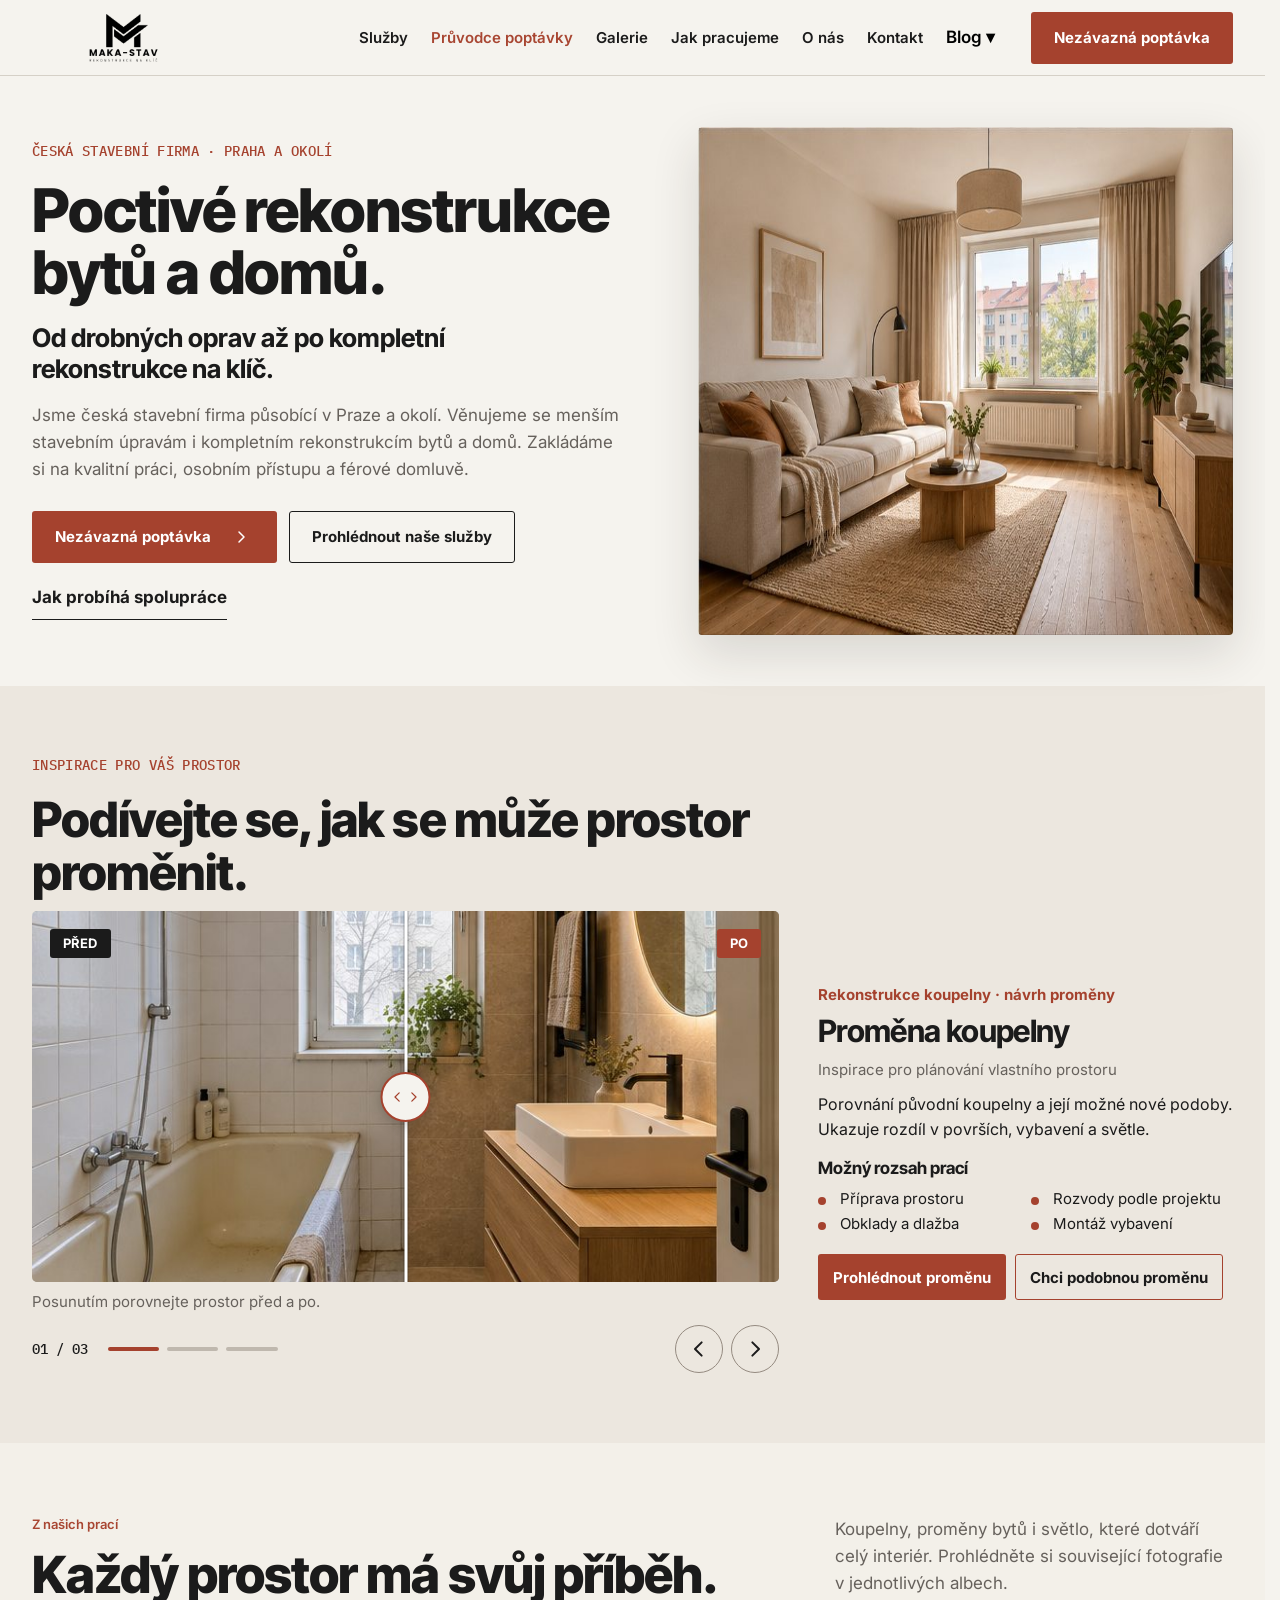
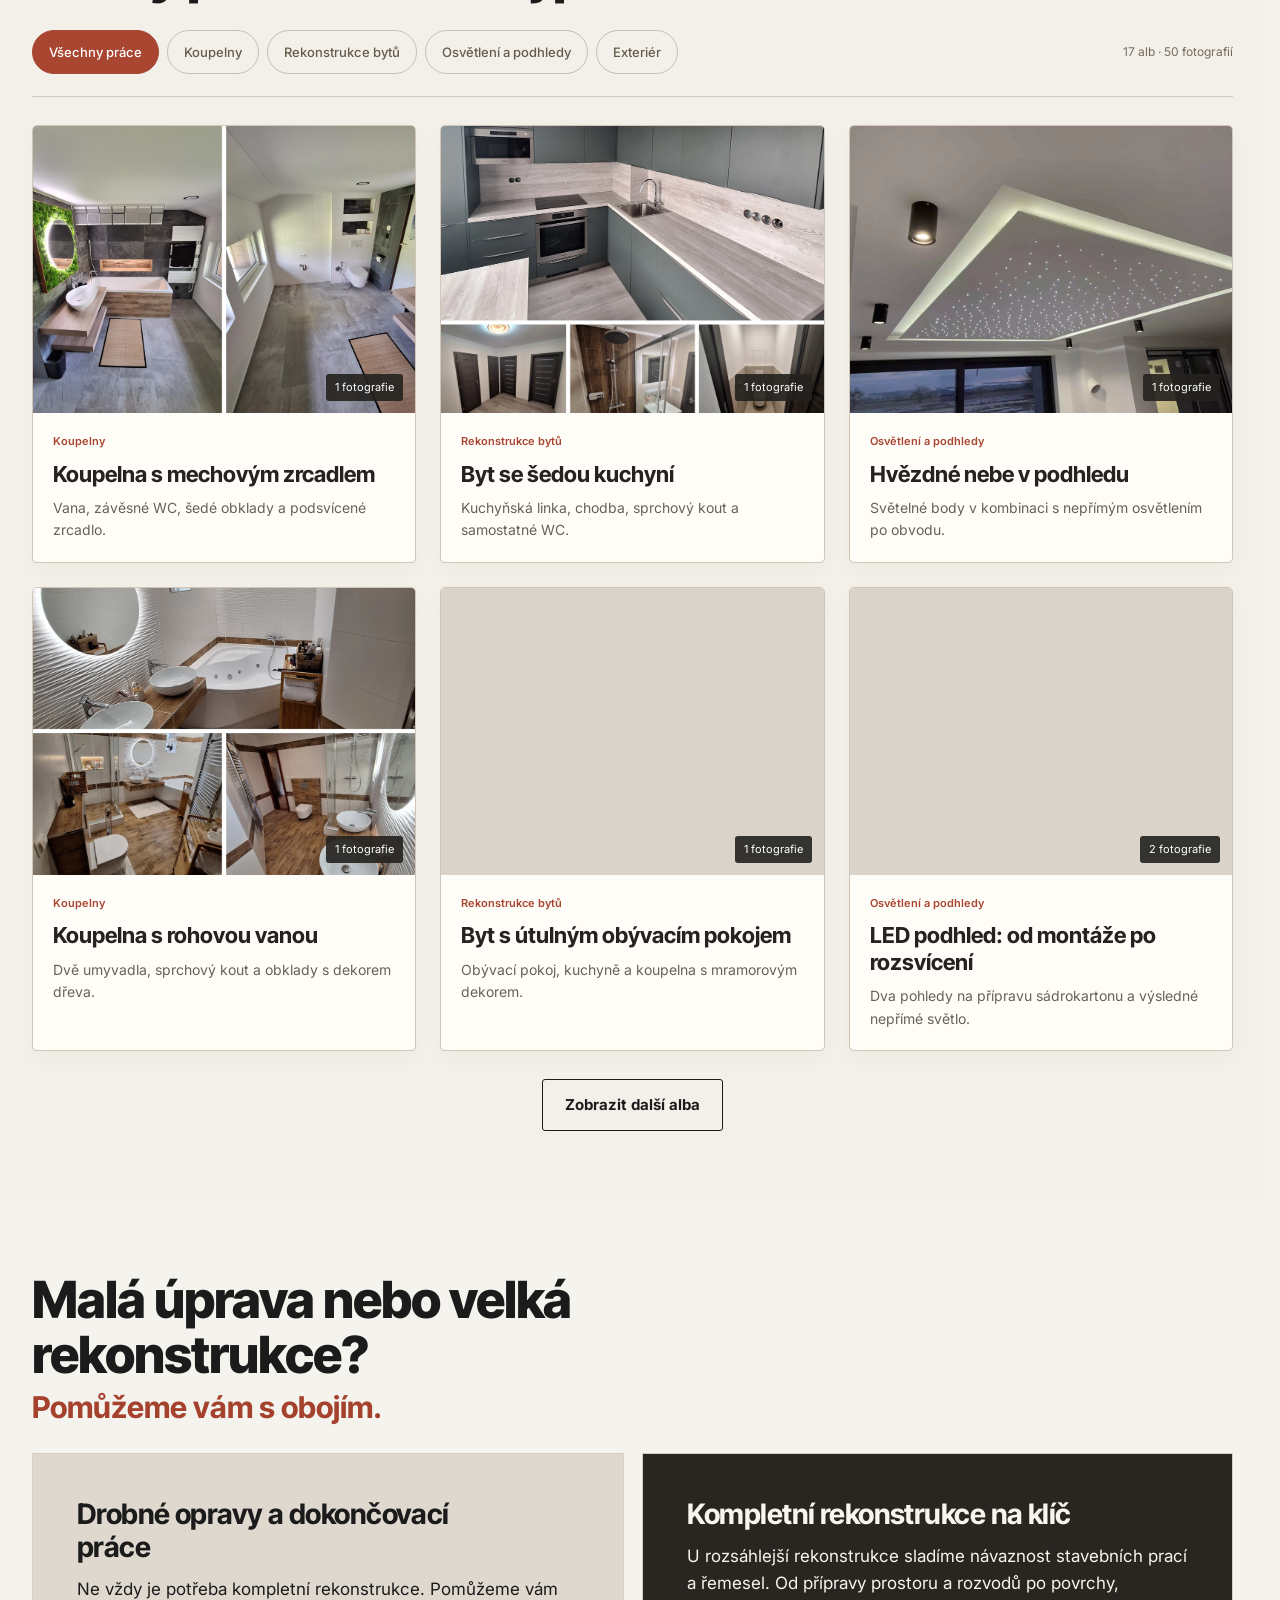
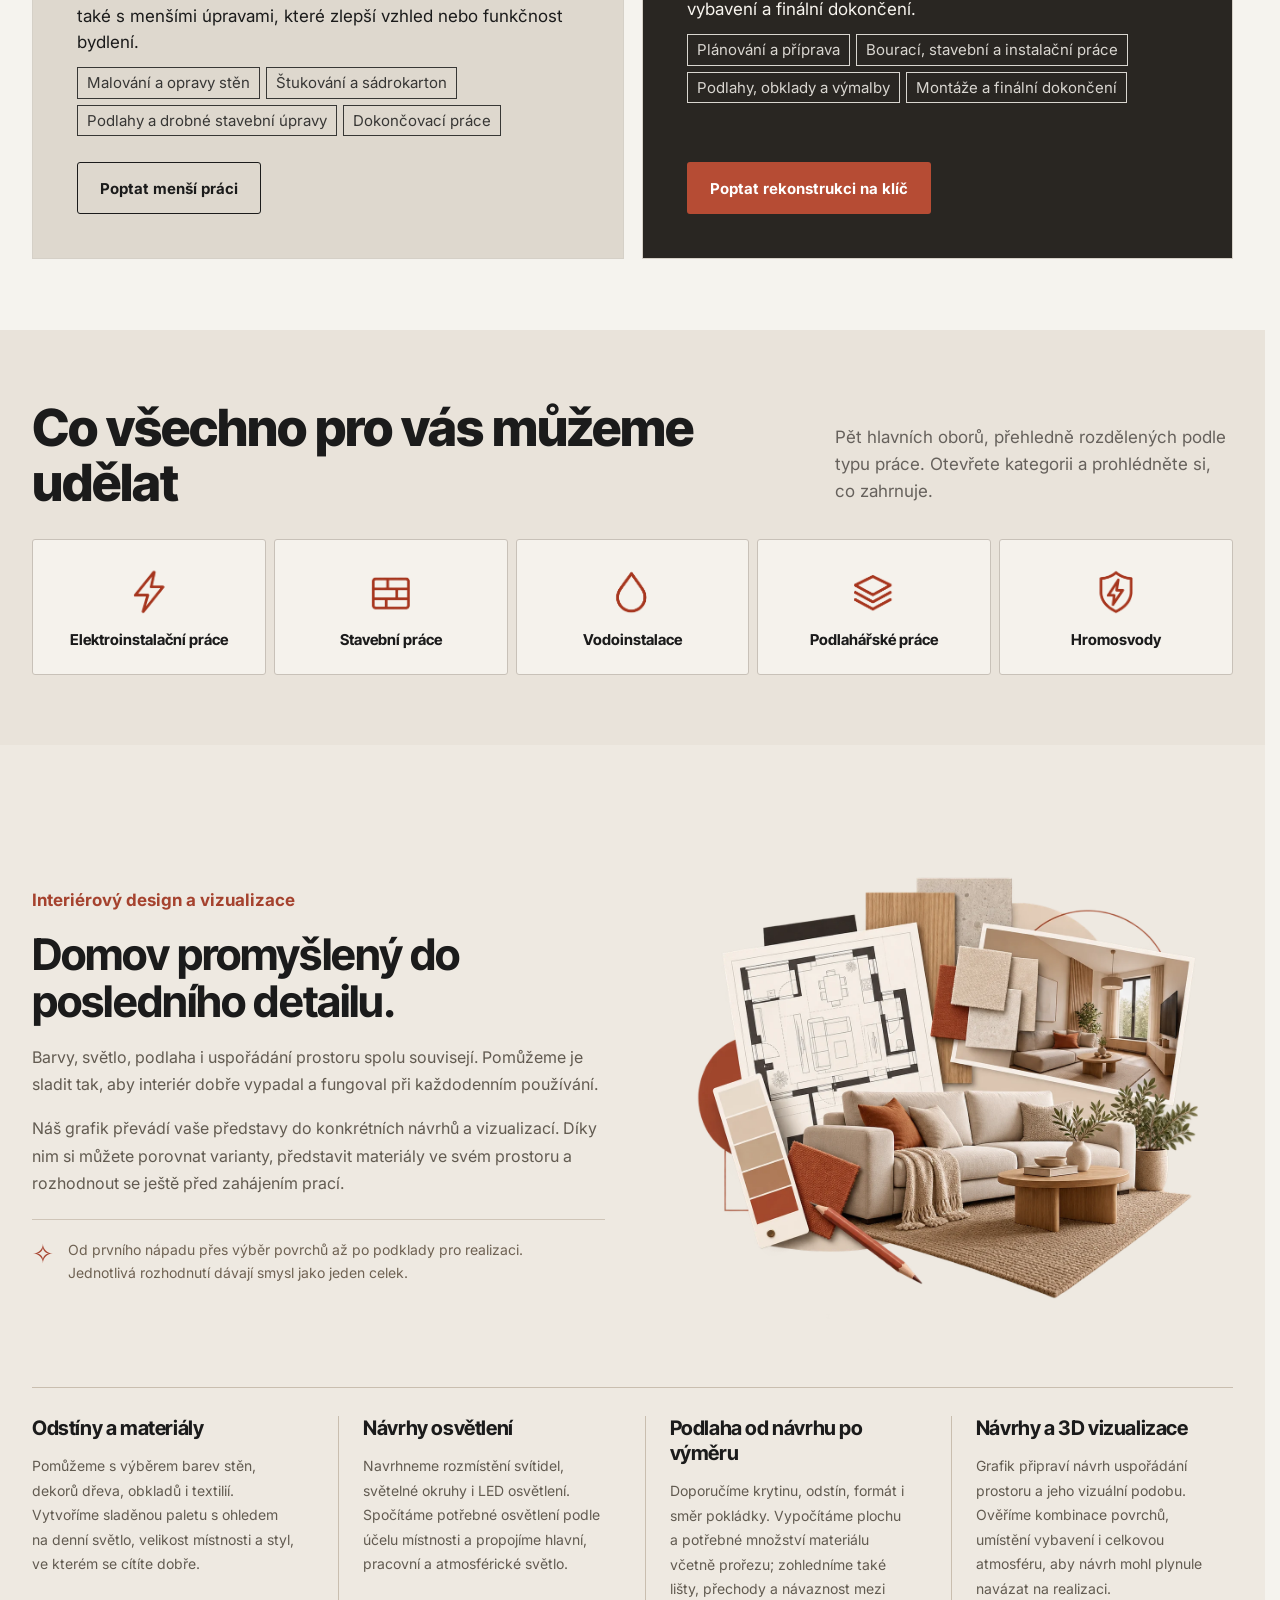
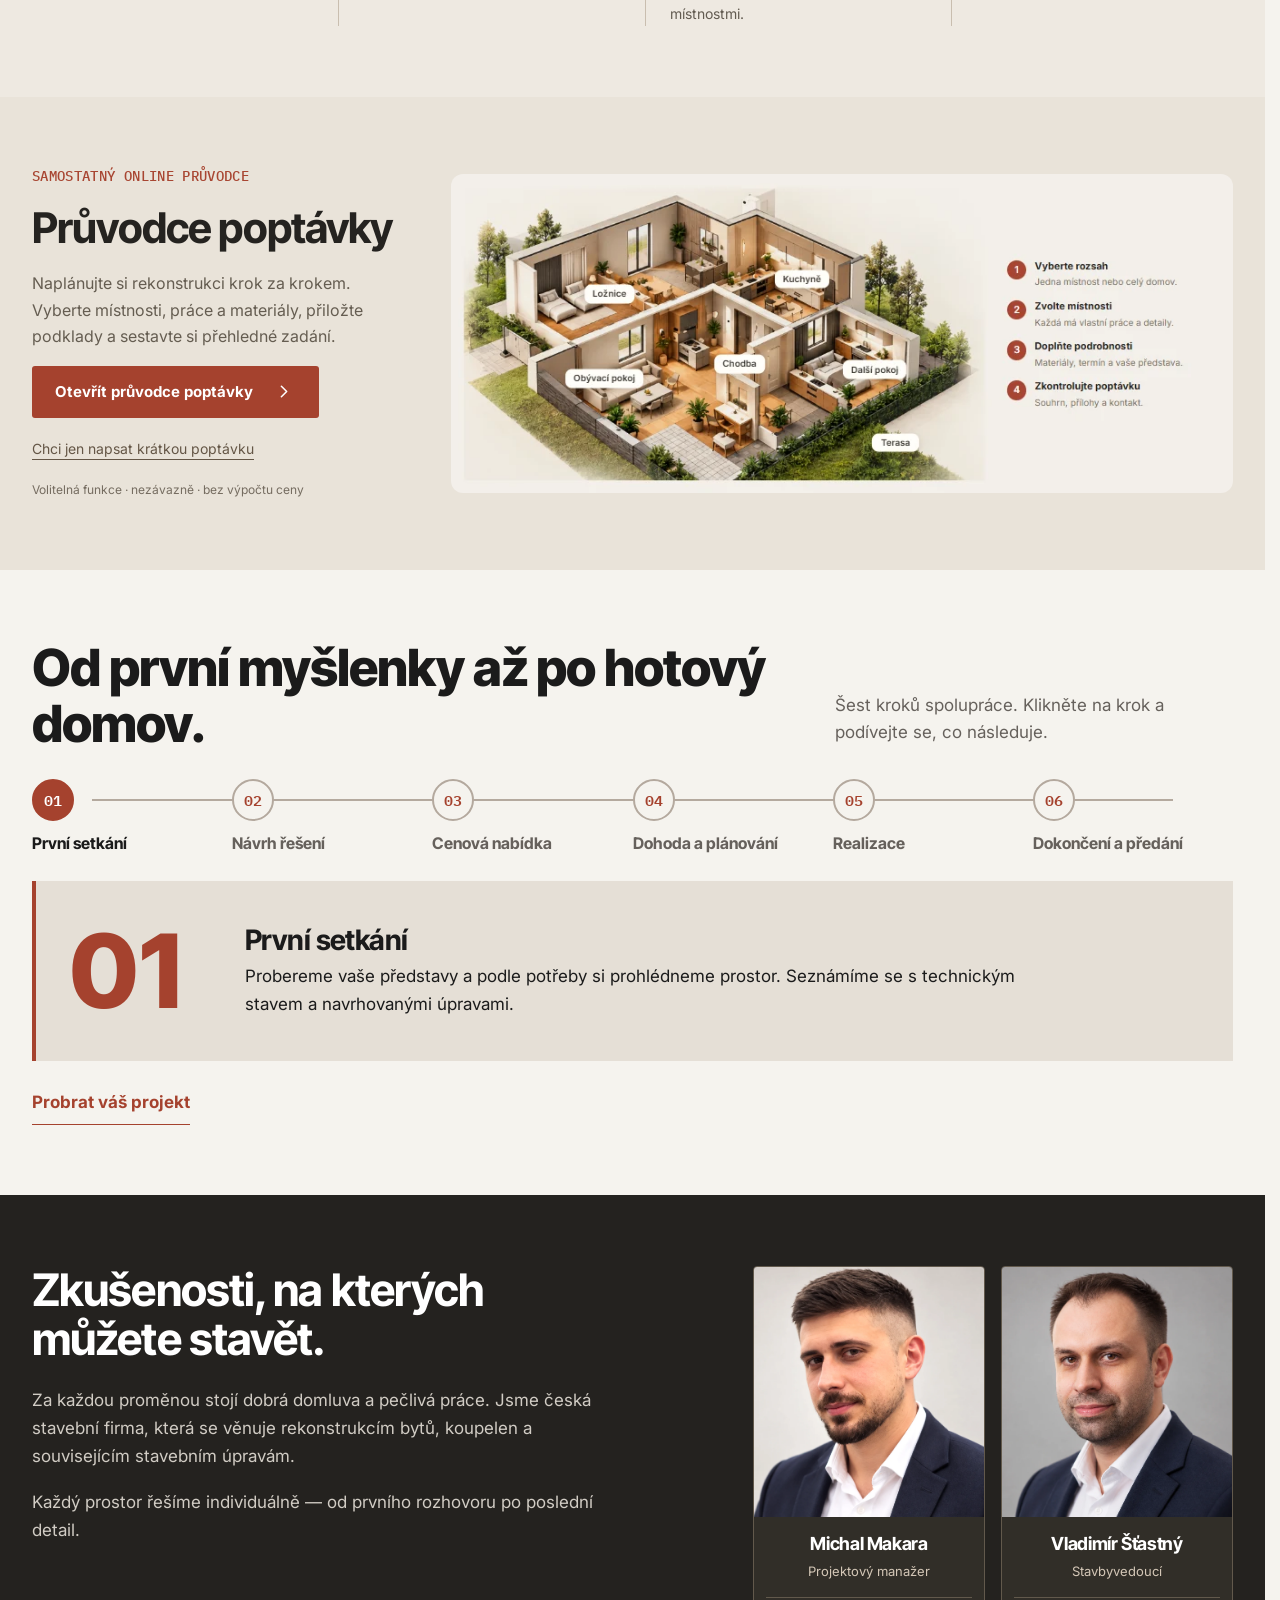
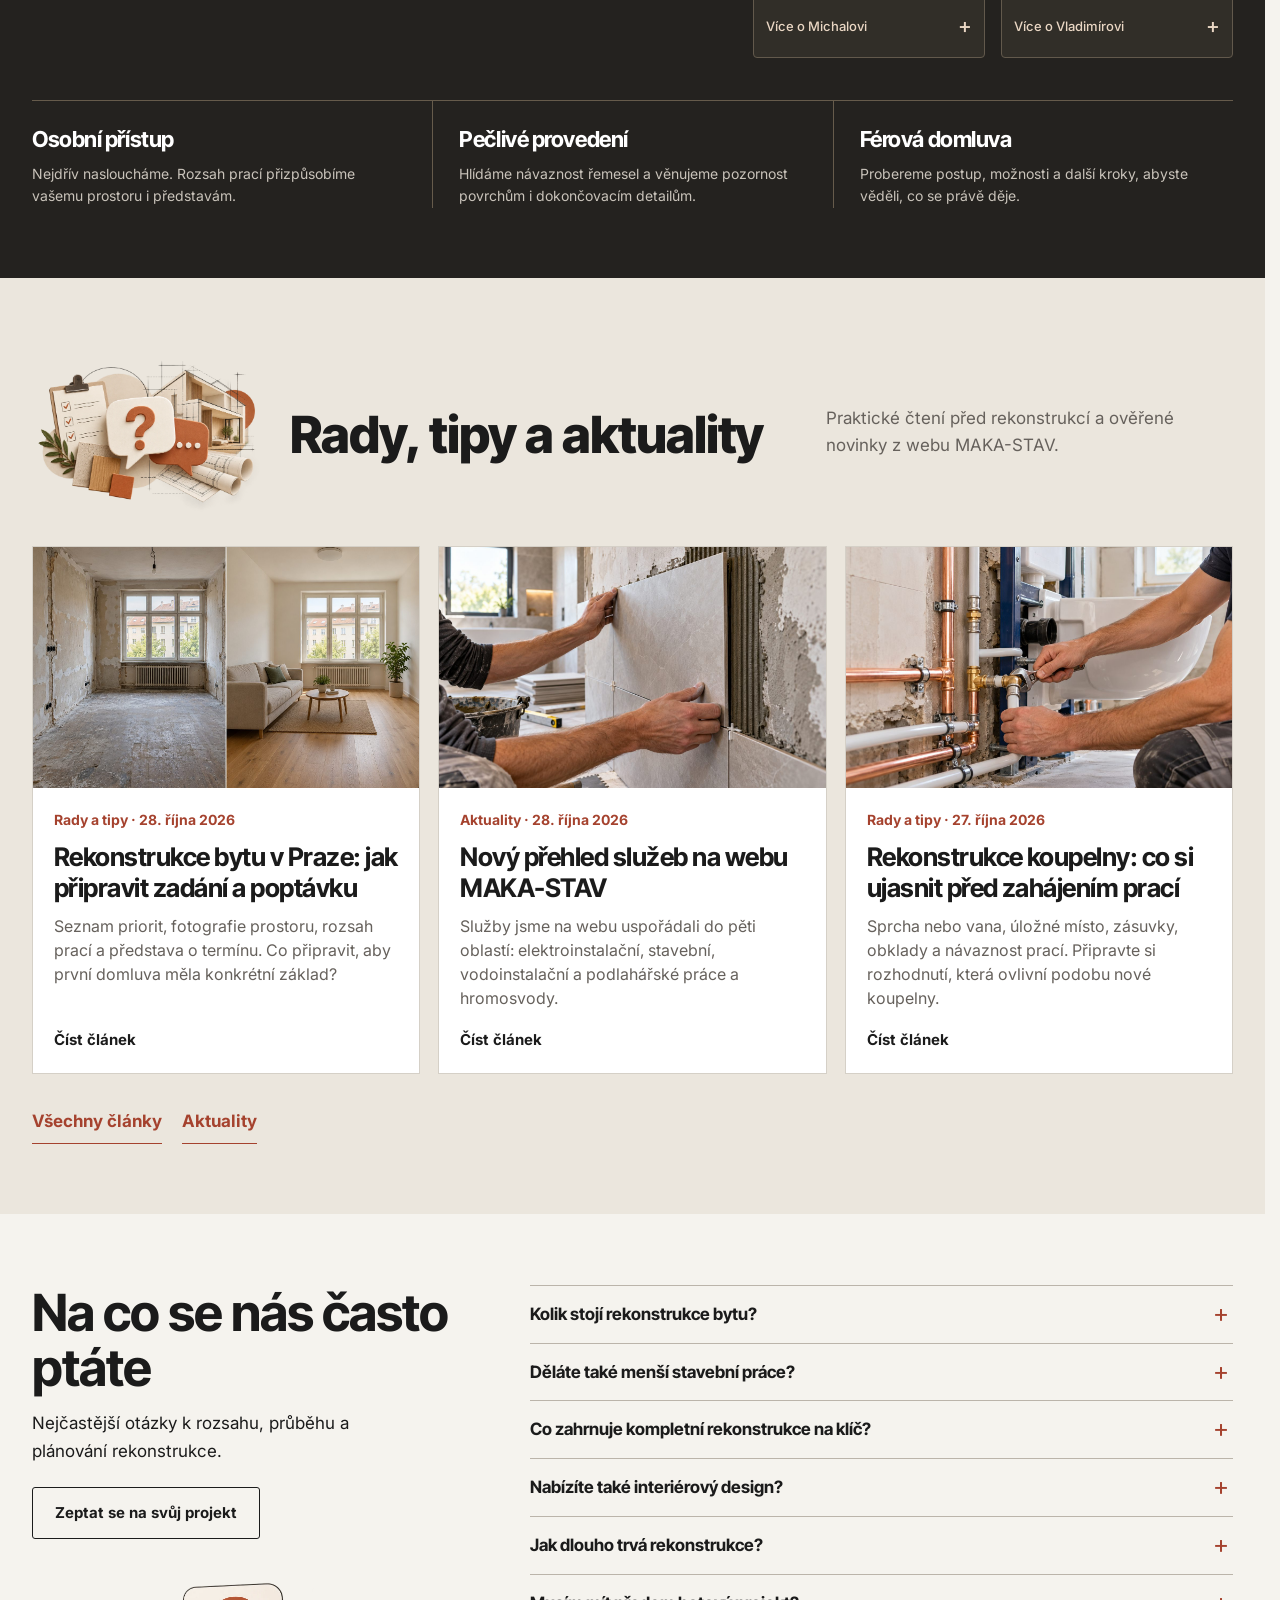
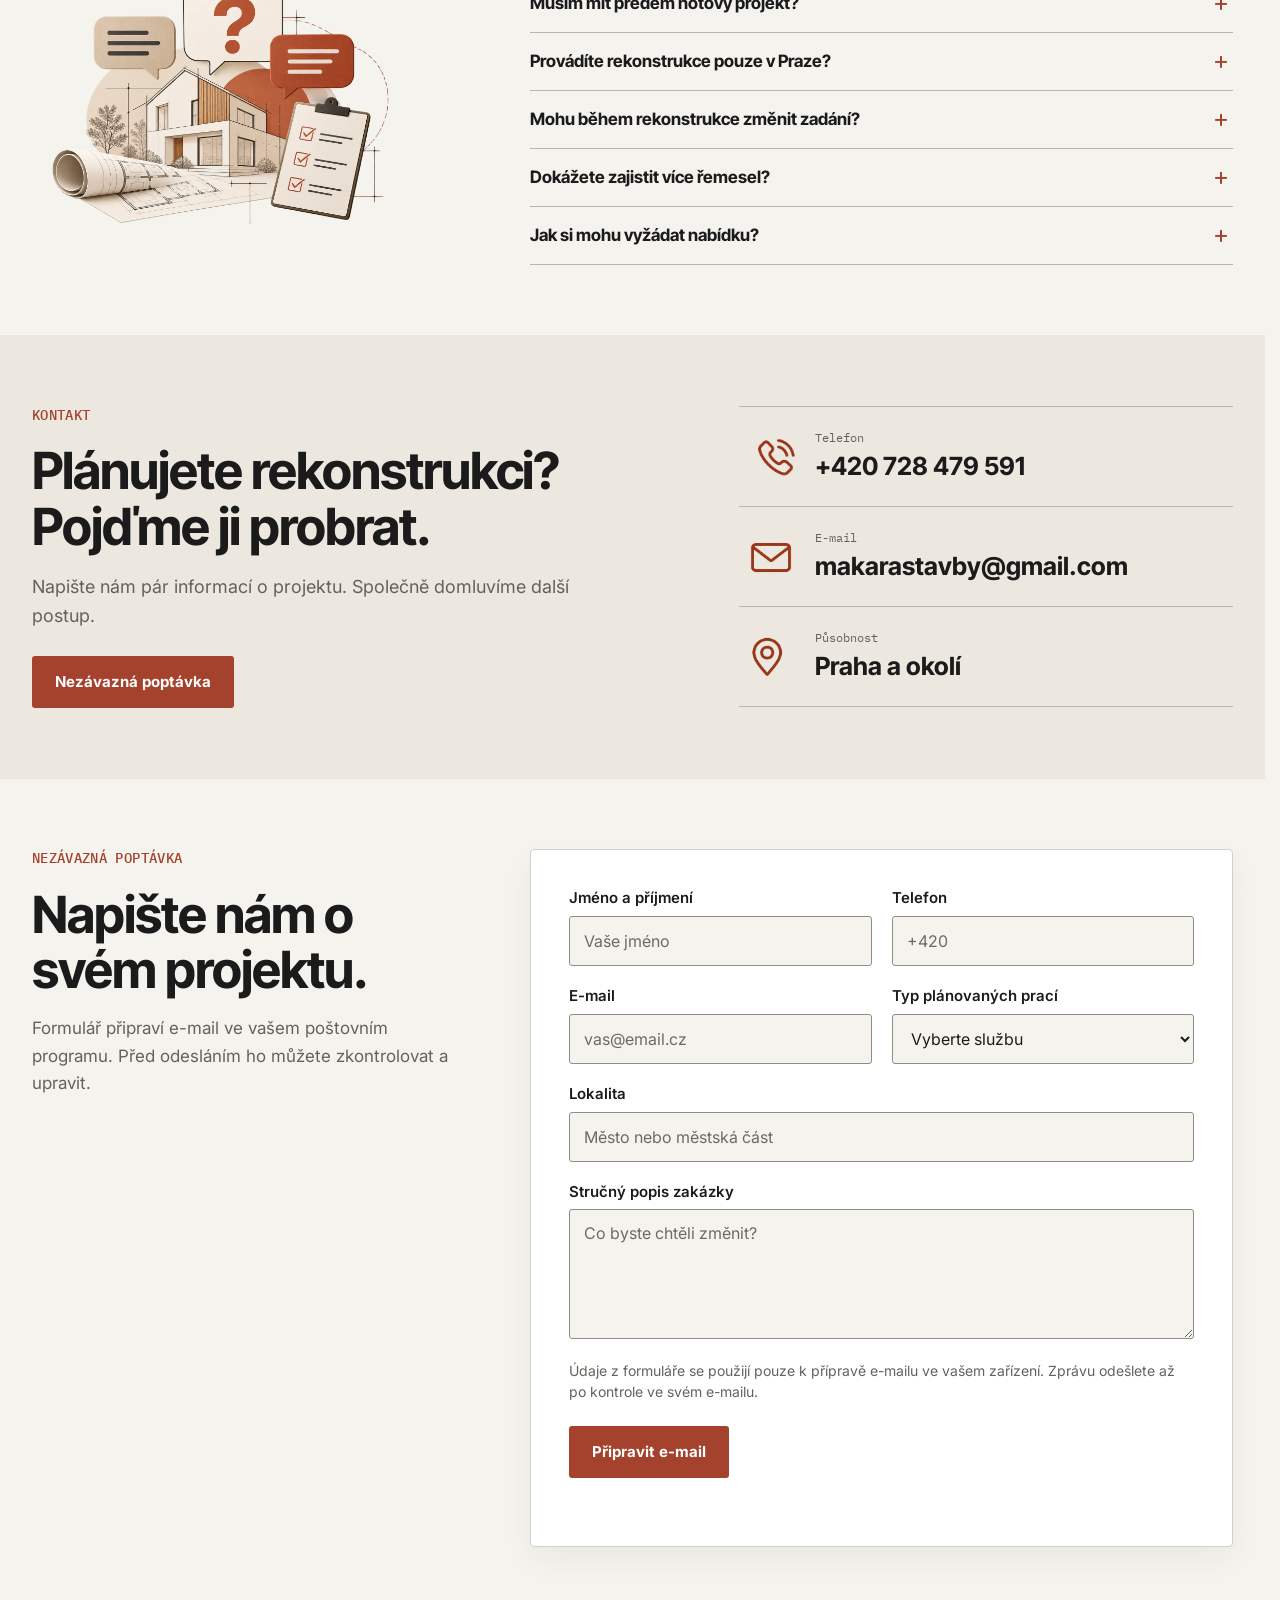
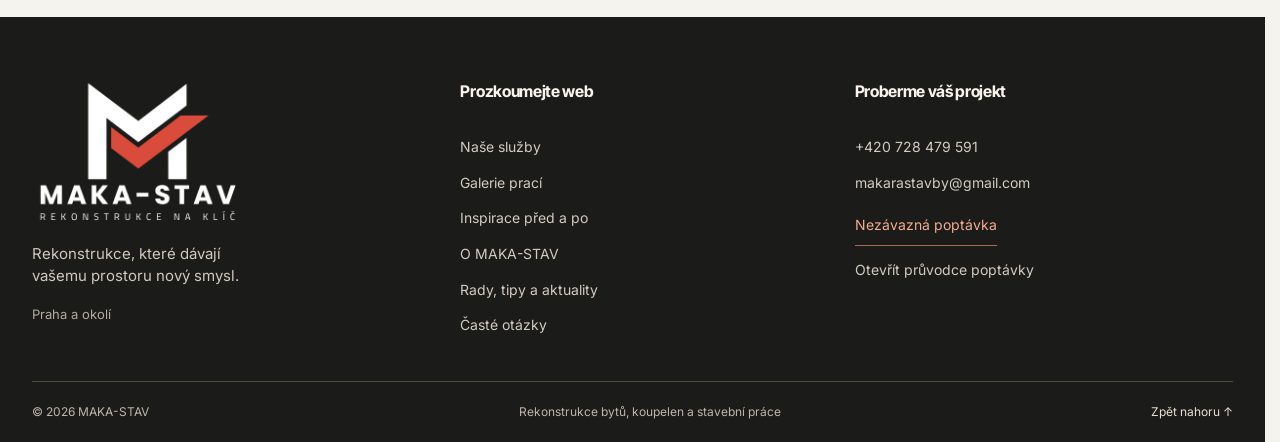
==== commit f53deba1: "Unify chevrons and update team names" ====
--- a/index.html
+++ b/index.html
@@ -22,7 +22,7 @@
   <link href="https://fonts.googleapis.com/css2?family=IBM+Plex+Mono:wght@400;500&family=Inter:wght@400;500;600;700&family=Inter+Tight:wght@600;700;800&display=swap" rel="stylesheet">
   <link rel="stylesheet" href="room.css">
   <link rel="stylesheet" href="redesign.css?revision=mobile38">
-  <link rel="stylesheet" href="references.css"><link rel="stylesheet" href="v3.css"><link rel="stylesheet" href="blog.css">
+  <link rel="stylesheet" href="references.css?revision=39"><link rel="stylesheet" href="v3.css"><link rel="stylesheet" href="blog.css">
   <script src="content-data.js?revision=labels36" defer></script>
   <script src="app.js?revision=wizard27" defer></script>
   <script src="references-data.js?revision=labels36" defer></script>
@@ -30,7 +30,7 @@
 <link rel="canonical" href="https://maka-stav-demo-rekonstrukce.shadowville.chatgpt.site/">
   <meta property="og:url" content="https://maka-stav-demo-rekonstrukce.shadowville.chatgpt.site/">
 <link rel="stylesheet" href="wizard-intro.css?revision=home29">
-<script src="wizard-links.js?revision=home29" defer></script><link rel="stylesheet" href="home-refinement.css?revision=gallery37"><link rel="stylesheet" href="gallery.css?revision=gallery37"><script src="gallery-data.js?revision=gallery37" defer></script><script src="gallery.js?revision=gallery37" defer></script><script src="team-profiles.js?revision=gallery37" defer></script><link rel="stylesheet" href="mobile.css?revision=38"><link rel="stylesheet" href="arrows.css?revision=38"></head>
+<script src="wizard-links.js?revision=home29" defer></script><link rel="stylesheet" href="home-refinement.css?revision=gallery37"><link rel="stylesheet" href="gallery.css?revision=gallery37"><script src="gallery-data.js?revision=gallery37" defer></script><script src="gallery.js?revision=gallery37" defer></script><script src="team-profiles.js?revision=39" defer></script><link rel="stylesheet" href="mobile.css?revision=38"><link rel="stylesheet" href="arrows.css?revision=39"></head>
 <body>
   <a class="skip-link" href="#main">Přeskočit na obsah</a>
   <header class="site-header" id="top">
@@ -51,7 +51,7 @@
           <h1 id="hero-title">Poctivé rekonstrukce bytů a domů.</h1>
           <p class="hero-tagline">Od drobných oprav až po kompletní rekonstrukce na klíč.</p>
           <p class="hero-lead">Jsme česká stavební firma působící v Praze a okolí. Věnujeme se menším stavebním úpravám i kompletním rekonstrukcím bytů a domů. Zakládáme si na kvalitní práci, osobním přístupu a férové domluvě.</p>
-          <div class="hero-actions"><a class="button button-primary" href="#poptavka">Nezávazná poptávka <span class="arrow-icon arrow-icon--diagonal" aria-hidden="true"></span></a><a class="button button-secondary" href="#sluzby">Prohlédnout naše služby</a></div>
+          <div class="hero-actions"><a class="button button-primary" href="#poptavka">Nezávazná poptávka <span class="chevron" aria-hidden="true"></span></a><a class="button button-secondary" href="#sluzby">Prohlédnout naše služby</a></div>
           <a class="inline-link" href="#postup">Jak probíhá spolupráce</a>
         </div>
         <div class="hero-visual" role="img" aria-label="podoba hotového interiéru po rekonstrukci"></div>
@@ -68,33 +68,33 @@
               <div class="comparison-photo comparison-after" role="img" aria-label="Stav po úpravě"></div>
               <div class="comparison-photo comparison-before" role="img" aria-label="Původní stav"></div>
               <span class="comparison-tag comparison-tag-before">PŘED</span><span class="comparison-tag comparison-tag-after">PO</span>
-              <span class="comparison-divider" aria-hidden="true"><span class="comparison-handle">‹ ›</span></span>
+              <span class="comparison-divider" aria-hidden="true"><span class="comparison-handle"><span class="chevron chevron--left" aria-hidden="true"></span><span class="chevron" aria-hidden="true"></span></span></span>
               <input class="comparison-range" id="comparison-range" type="range" min="0" max="100" step="1" value="50" aria-label="Poměr zobrazení před a po, vlevo před, vpravo po">
             </div>
             <p class="comparison-help">Posunutím porovnejte prostor před a po.</p>
-            <div class="reference-navigation"><span class="reference-count" id="reference-count" aria-live="polite">01 / 03</span><div class="reference-progress" id="reference-progress" aria-label="Aktivní ukázka"></div><div class="reference-arrows"><button id="reference-prev" type="button" aria-label="Předchozí ukázka">←</button><button id="reference-next" type="button" aria-label="Další ukázka"><span class="arrow-icon" aria-hidden="true"></span></button></div></div>
+            <div class="reference-navigation"><span class="reference-count" id="reference-count" aria-live="polite">01 / 03</span><div class="reference-progress" id="reference-progress" aria-label="Aktivní ukázka"></div><div class="reference-arrows"><button id="reference-prev" type="button" aria-label="Předchozí ukázka"><span class="chevron chevron--left" aria-hidden="true"></span></button><button id="reference-next" type="button" aria-label="Další ukázka"><span class="chevron" aria-hidden="true"></span></button></div></div>
           </div>
           <button class="reference-peek reference-peek-next" id="reference-peek-next" type="button" aria-label="Další ukázka"><span class="reference-peek-photo" aria-hidden="true"></span><span class="reference-peek-caption"></span></button>
         </div>
         <div class="reference-info"><div class="reference-summary"><p class="reference-category" id="reference-category"></p><h3 id="reference-title" aria-live="polite"></h3><p class="reference-meta" id="reference-meta"></p><p class="reference-description" id="reference-description"></p><div class="reference-actions"><button class="button button-primary" id="reference-detail-open" type="button">Prohlédnout proměnu</button><a class="button button-secondary reference-inquiry" id="reference-inquiry" href="#poptavka">Chci podobnou proměnu</a></div></div><div class="reference-work"><h4>Možný rozsah prací</h4><ul id="reference-work-items"></ul></div></div></div>
       </div>
     </section>
-<section class="project-gallery section" id="galerie" aria-labelledby="gallery-title"><div class="container"><div class="section-heading"><div><p class="gallery-kicker">Z našich prací</p><h2 id="gallery-title">Každý prostor má svůj příběh.</h2></div><p>Koupelny, proměny bytů i světlo, které dotváří celý interiér. Prohlédněte si související fotografie v jednotlivých albech.</p></div><div class="gallery-toolbar"><div class="gallery-filters" role="group" aria-label="Kategorie galerie"><button type="button" data-gallery-filter="all" aria-pressed="true">Všechny práce</button><button type="button" data-gallery-filter="koupelny" aria-pressed="false">Koupelny</button><button type="button" data-gallery-filter="byty" aria-pressed="false">Rekonstrukce bytů</button><button type="button" data-gallery-filter="osvetleni" aria-pressed="false">Osvětlení a podhledy</button><button type="button" data-gallery-filter="exterier" aria-pressed="false">Exteriér</button></div><p id="gallery-result" role="status" aria-live="polite"></p></div><div class="gallery-grid" id="gallery-grid"></div><div class="gallery-more"><button class="button button-secondary" id="gallery-more" type="button">Zobrazit další alba</button></div><noscript><p>Pro interaktivní galerii zapněte JavaScript.</p><a href="public/images/galerie/koupelna-mechove-zrcadlo-01.webp">Koupelna s mechovým zrcadlem</a></noscript></div></section><dialog class="gallery-dialog" id="gallery-dialog" aria-labelledby="gallery-dialog-title"><div class="gallery-dialog-head"><div><h2 id="gallery-dialog-title"></h2><p id="gallery-dialog-description"></p></div><button type="button" class="gallery-close" aria-label="Zavřít galerii">×</button></div><div class="gallery-stage"><img id="gallery-photo" alt=""><p class="gallery-image-error" hidden>Fotografii se nepodařilo načíst. Zkuste další záběr.</p></div><div class="gallery-dialog-footer"><button type="button" class="gallery-prev" aria-label="Předchozí fotografie">←</button><div><p id="gallery-caption"></p><span id="gallery-counter" aria-live="polite"></span></div><button type="button" class="gallery-next" aria-label="Další fotografie"><span class="arrow-icon" aria-hidden="true"></span></button></div></dialog>
+<section class="project-gallery section" id="galerie" aria-labelledby="gallery-title"><div class="container"><div class="section-heading"><div><p class="gallery-kicker">Z našich prací</p><h2 id="gallery-title">Každý prostor má svůj příběh.</h2></div><p>Koupelny, proměny bytů i světlo, které dotváří celý interiér. Prohlédněte si související fotografie v jednotlivých albech.</p></div><div class="gallery-toolbar"><div class="gallery-filters" role="group" aria-label="Kategorie galerie"><button type="button" data-gallery-filter="all" aria-pressed="true">Všechny práce</button><button type="button" data-gallery-filter="koupelny" aria-pressed="false">Koupelny</button><button type="button" data-gallery-filter="byty" aria-pressed="false">Rekonstrukce bytů</button><button type="button" data-gallery-filter="osvetleni" aria-pressed="false">Osvětlení a podhledy</button><button type="button" data-gallery-filter="exterier" aria-pressed="false">Exteriér</button></div><p id="gallery-result" role="status" aria-live="polite"></p></div><div class="gallery-grid" id="gallery-grid"></div><div class="gallery-more"><button class="button button-secondary" id="gallery-more" type="button">Zobrazit další alba</button></div><noscript><p>Pro interaktivní galerii zapněte JavaScript.</p><a href="public/images/galerie/koupelna-mechove-zrcadlo-01.webp">Koupelna s mechovým zrcadlem</a></noscript></div></section><dialog class="gallery-dialog" id="gallery-dialog" aria-labelledby="gallery-dialog-title"><div class="gallery-dialog-head"><div><h2 id="gallery-dialog-title"></h2><p id="gallery-dialog-description"></p></div><button type="button" class="gallery-close" aria-label="Zavřít galerii">×</button></div><div class="gallery-stage"><img id="gallery-photo" alt=""><p class="gallery-image-error" hidden>Fotografii se nepodařilo načíst. Zkuste další záběr.</p></div><div class="gallery-dialog-footer"><button type="button" class="gallery-prev" aria-label="Předchozí fotografie"><span class="chevron chevron--left" aria-hidden="true"></span></button><div><p id="gallery-caption"></p><span id="gallery-counter" aria-live="polite"></span></div><button type="button" class="gallery-next" aria-label="Další fotografie"><span class="chevron" aria-hidden="true"></span></button></div></dialog>
 <section class="scope section" id="rozsah" aria-labelledby="scope-title"><div class="container"><div class="section-heading"><div><h2 id="scope-title">Malá úprava nebo velká rekonstrukce?</h2><p class="scope-subtitle">Pomůžeme vám s obojím.</p></div></div><div class="scope-grid"><article class="scope-minor"><h3>Drobné opravy a dokončovací práce</h3><p>Ne vždy je potřeba kompletní rekonstrukce. Pomůžeme vám také s menšími úpravami, které zlepší vzhled nebo funkčnost bydlení.</p><ul><li>Malování a opravy stěn</li><li>Štukování a sádrokarton</li><li>Podlahy a drobné stavební úpravy</li><li>Dokončovací práce</li></ul><a class="button button-secondary" href="#poptavka" data-inquiry="Menší oprava">Poptat menší práci</a></article><article class="scope-major"><h3>Kompletní rekonstrukce na klíč</h3><p>U rozsáhlejší rekonstrukce sladíme návaznost stavebních prací a řemesel. Od přípravy prostoru a rozvodů po povrchy, vybavení a finální dokončení.</p><ul><li>Plánování a příprava</li><li>Bourací, stavební a instalační práce</li><li>Podlahy, obklady a výmalby</li><li>Montáže a finální dokončení</li></ul><a class="button button-primary" href="#poptavka" data-inquiry="Kompletní rekonstrukce na klíč">Poptat rekonstrukci na klíč</a></article></div></div></section>
 <section class="service-wall section" id="sluzby" aria-labelledby="services-title"><div class="container"><div class="section-heading"><div><h2 id="services-title">Co všechno pro vás můžeme udělat</h2></div><p>Pět hlavních oborů, přehledně rozdělených podle typu práce. Otevřete kategorii a prohlédněte si, co zahrnuje.</p></div><div class="service-wall-grid" id="service-wall-grid"></div></div></section>
 <section class="design-section section design-information" id="interierovy-design" aria-labelledby="design-title"><div class="container design-layout"><div class="design-copy"><p class="design-overline">Interiérový design a vizualizace</p><h2 id="design-title">Domov promyšlený do posledního detailu.</h2><p>Barvy, světlo, podlaha i uspořádání prostoru spolu souvisejí. Pomůžeme je sladit tak, aby interiér dobře vypadal a fungoval při každodenním používání.</p><p>Náš grafik převádí vaše představy do konkrétních návrhů a vizualizací. Díky nim si můžete porovnat varianty, představit materiály ve svém prostoru a rozhodnout se ještě před zahájením prací.</p><div class="design-note"><span aria-hidden="true">✧</span><p>Od prvního nápadu přes výběr povrchů až po podklady pro realizaci. Jednotlivá rozhodnutí dávají smysl jako jeden celek.</p></div></div><figure class="design-visual"><img src="public/images/interior-design-moodboard.webp" width="1280" height="1280" loading="lazy" decoding="async" alt="Návrh útulného interiéru: půdorys, vizualizace obývacího pokoje a vzorníky barev, dřeva a textilií."></figure><div class="design-details"><article><h3>Odstíny a materiály</h3><p>Pomůžeme s výběrem barev stěn, dekorů dřeva, obkladů i textilií. Vytvoříme sladěnou paletu s ohledem na denní světlo, velikost místnosti a styl, ve kterém se cítíte dobře.</p></article><article><h3>Návrhy osvětlení</h3><p>Navrhneme rozmístění svítidel, světelné okruhy i LED osvětlení. Spočítáme potřebné osvětlení podle účelu místnosti a propojíme hlavní, pracovní a atmosférické světlo.</p></article><article><h3>Podlaha od návrhu po výměru</h3><p>Doporučíme krytinu, odstín, formát i směr pokládky. Vypočítáme plochu a potřebné množství materiálu včetně prořezu; zohledníme také lišty, přechody a návaznost mezi místnostmi.</p></article><article><h3>Návrhy a 3D vizualizace</h3><p>Grafik připraví návrh uspořádání prostoru a jeho vizuální podobu. Ověříme kombinace povrchů, umístění vybavení i celkovou atmosféru, aby návrh mohl plynule navázat na realizaci.</p></article></div></div></section>
-<section class="wizard-intro section" id="pribeh" aria-labelledby="wizard-title"><div class="container wizard-intro-grid"><div><p class="eyebrow">Samostatný online průvodce</p><h2 id="wizard-title">Průvodce poptávky</h2><p>Naplánujte si rekonstrukci krok za krokem. Vyberte místnosti, práce a materiály, přiložte podklady a sestavte si přehledné zadání.</p><a class="button button-primary" href="poptavka/">Otevřít průvodce poptávky <span class="arrow-icon" aria-hidden="true"></span></a><a class="wizard-simple" href="#poptavka" data-simple-contact>Chci jen napsat krátkou poptávku</a><small class="wizard-disclaimer">Volitelná funkce · nezávazně · bez výpočtu ceny</small></div><figure class="wizard-home-visual"><img src="public/images/wizard-home-preview.webp" width="862" height="351" loading="lazy" alt="Průvodce poptávky: vyberte rozsah a místnosti, doplňte podrobnosti a zkontrolujte zadání."></figure></div></section>
+<section class="wizard-intro section" id="pribeh" aria-labelledby="wizard-title"><div class="container wizard-intro-grid"><div><p class="eyebrow">Samostatný online průvodce</p><h2 id="wizard-title">Průvodce poptávky</h2><p>Naplánujte si rekonstrukci krok za krokem. Vyberte místnosti, práce a materiály, přiložte podklady a sestavte si přehledné zadání.</p><a class="button button-primary" href="poptavka/">Otevřít průvodce poptávky <span class="chevron" aria-hidden="true"></span></a><a class="wizard-simple" href="#poptavka" data-simple-contact>Chci jen napsat krátkou poptávku</a><small class="wizard-disclaimer">Volitelná funkce · nezávazně · bez výpočtu ceny</small></div><figure class="wizard-home-visual"><img src="public/images/wizard-home-preview.webp" width="862" height="351" loading="lazy" alt="Průvodce poptávky: vyberte rozsah a místnosti, doplňte podrobnosti a zkontrolujte zadání."></figure></div></section>
 
 <section class="process section" id="postup" aria-labelledby="process-title"><div class="container"><div class="section-heading"><div><h2 id="process-title">Od první myšlenky až po hotový domov.</h2></div><p>Šest kroků spolupráce. Klikněte na krok a podívejte se, co následuje.</p></div><div class="process-timeline" id="process-timeline" role="tablist" aria-label="Šest kroků spolupráce"></div><div class="process-detail" id="process-detail" role="tabpanel" aria-live="polite"></div><a class="inline-link" href="#poptavka">Probrat váš projekt</a></div></section>
 <section class="published-only section" id="realizace" aria-labelledby="projects-title" hidden><div class="container"><div class="section-heading"><div><h2 id="projects-title">Projekty, za kterými si stojíme.</h2></div></div><div class="published-projects" id="published-projects"></div><a class="inline-link" href="realizace/">Všechny realizace</a></div></section>
 
-<section class="about section" id="firma" aria-labelledby="about-title"><div class="container about-studio"><div class="about-intro"><h2 id="about-title">Zkušenosti, na kterých můžete stavět.</h2><p>Za každou proměnou stojí dobrá domluva a pečlivá práce. Jsme česká stavební firma, která se věnuje rekonstrukcím bytů, koupelen a souvisejícím stavebním úpravám.</p><p>Každý prostor řešíme individuálně — od prvního rozhovoru po poslední detail.</p></div><div class="about-team" aria-label="Lidé za vaším projektem"><figure class="team-person"><img src="public/images/barber-michal.webp" width="1122" height="1402" loading="lazy" decoding="async" alt="Barber Michal, projektový manažer"><figcaption><h3>Barber Michal</h3><p>Projektový manažer</p><button class="team-profile-open" data-profile="michal" type="button" aria-haspopup="dialog" aria-controls="team-profile-dialog">Více o Michalovi <span aria-hidden="true">+</span></button></figcaption></figure><figure class="team-person"><img src="public/images/vlada-happy.webp" width="1122" height="1402" loading="lazy" decoding="async" alt="Vláďa Happy, stavbyvedoucí"><figcaption><h3>Vláďa Happy</h3><p>Stavbyvedoucí</p><button class="team-profile-open" data-profile="vlada" type="button" aria-haspopup="dialog" aria-controls="team-profile-dialog">Více o Vláďovi <span aria-hidden="true">+</span></button></figcaption></figure></div><div class="about-principles" aria-label="Na čem nám záleží"><article><h3>Osobní přístup</h3><p>Nejdřív nasloucháme. Rozsah prací přizpůsobíme vašemu prostoru i představám.</p></article><article><h3>Pečlivé provedení</h3><p>Hlídáme návaznost řemesel a věnujeme pozornost povrchům i dokončovacím detailům.</p></article><article><h3>Férová domluva</h3><p>Probereme postup, možnosti a další kroky, abyste věděli, co se právě děje.</p></article></div></div></section>
+<section class="about section" id="firma" aria-labelledby="about-title"><div class="container about-studio"><div class="about-intro"><h2 id="about-title">Zkušenosti, na kterých můžete stavět.</h2><p>Za každou proměnou stojí dobrá domluva a pečlivá práce. Jsme česká stavební firma, která se věnuje rekonstrukcím bytů, koupelen a souvisejícím stavebním úpravám.</p><p>Každý prostor řešíme individuálně — od prvního rozhovoru po poslední detail.</p></div><div class="about-team" aria-label="Lidé za vaším projektem"><figure class="team-person"><img src="public/images/barber-michal.webp" width="1122" height="1402" loading="lazy" decoding="async" alt="Michal Makara, projektový manažer"><figcaption><h3>Michal Makara</h3><p>Projektový manažer</p><button class="team-profile-open" data-profile="michal" type="button" aria-haspopup="dialog" aria-controls="team-profile-dialog">Více o Michalovi <span aria-hidden="true">+</span></button></figcaption></figure><figure class="team-person"><img src="public/images/vlada-happy.webp" width="1122" height="1402" loading="lazy" decoding="async" alt="Vladimír Šťastný, stavbyvedoucí"><figcaption><h3>Vladimír Šťastný</h3><p>Stavbyvedoucí</p><button class="team-profile-open" data-profile="vlada" type="button" aria-haspopup="dialog" aria-controls="team-profile-dialog">Více o Vladimírovi <span aria-hidden="true">+</span></button></figcaption></figure></div><div class="about-principles" aria-label="Na čem nám záleží"><article><h3>Osobní přístup</h3><p>Nejdřív nasloucháme. Rozsah prací přizpůsobíme vašemu prostoru i představám.</p></article><article><h3>Pečlivé provedení</h3><p>Hlídáme návaznost řemesel a věnujeme pozornost povrchům i dokončovacím detailům.</p></article><article><h3>Férová domluva</h3><p>Probereme postup, možnosti a další kroky, abyste věděli, co se právě děje.</p></article></div></div></section>
 <section class="published-only blog-preview section" id="blog-preview" aria-labelledby="blog-title" hidden><div class="container"><div class="section-heading blog-illustrated-heading"><img src="public/images/blog-advice-illustration.webp" width="1448" height="1086" loading="lazy" alt="Rady k rekonstrukci, plánování a výběru materiálů."><div><h2 id="blog-title">Rady, tipy a aktuality</h2></div><p>Praktické čtení před rekonstrukcí a ověřené novinky z webu MAKA-STAV.</p></div><div class="published-articles" id="published-articles"></div><div class="blog-preview-links"><a class="inline-link" href="blog/">Všechny články</a><a class="inline-link" href="blog/aktuality/">Aktuality</a></div></div></section>
 <section class="faq section" id="faq" aria-labelledby="faq-title"><div class="container faq-layout"><div><h2 id="faq-title">Na co se nás často ptáte</h2><p>Nejčastější otázky k rozsahu, průběhu a plánování rekonstrukce.</p><a class="button button-secondary" href="#poptavka">Zeptat se na svůj projekt</a><img class="faq-illustration" src="public/images/faq-illustration.webp" width="1448" height="1086" loading="lazy" alt="Časté otázky k rekonstrukci a přípravě projektu."></div><div class="faq-list"><details><summary>Kolik stojí rekonstrukce bytu?</summary><p>Cena závisí na rozsahu prací, velikosti prostoru, technickém stavu a použitých materiálech. Konkrétní nabídku připravíme po upřesnění zadání.</p></details><details><summary>Děláte také menší stavební práce?</summary><p>Ano. Vedle rozsáhlejších rekonstrukcí se věnujeme také drobným opravám, malování, úpravám povrchů, podlahám a dokončovacím pracím. Možnosti závisí na charakteru zakázky.</p></details><details><summary>Co zahrnuje kompletní rekonstrukce na klíč?</summary><p>Podle rozsahu může zahrnovat přípravu prostoru, bourací práce, stavební úpravy, nové rozvody, koupelnu, podlahy, obklady, výmalbu i dokončení.</p></details><details><summary>Nabízíte také interiérový design?</summary><p>Podle potřeb projektu lze zapojit spolupracující interiérové designéry pro návrh prostoru, výběr materiálů nebo vizualizaci budoucího interiéru.</p></details><details><summary>Jak dlouho trvá rekonstrukce?</summary><p>Délka závisí na rozsahu a složitosti prací. Přibližný harmonogram je možné stanovit po upřesnění zadání.</p></details><details><summary>Musím mít předem hotový projekt?</summary><p>Ne vždy. U menších úprav může stačit domluvený rozsah. Větší dispoziční nebo konstrukční zásahy mohou vyžadovat odborné podklady či projekt.</p></details><details><summary>Provádíte rekonstrukce pouze v Praze?</summary><p>Hlavní oblastí působnosti je Praha a okolí. Vzdálenější lokality posoudíme individuálně.</p></details><details><summary>Mohu během rekonstrukce změnit zadání?</summary><p>Změny probereme podle stavu rozpracovanosti a technických možností. Mohou ovlivnit cenu, harmonogram nebo návaznost prací.</p></details><details><summary>Dokážete zajistit více řemesel?</summary><p>U komplexních projektů pomáháme koordinovat návaznost stavebních, instalačních a dokončovacích prací podle rozsahu zakázky.</p></details><details><summary>Jak si mohu vyžádat nabídku?</summary><p>Zavolejte nám nebo vyplňte poptávku. Popište rozsah prací a lokalitu; následně domluvíme další postup.</p></details></div></div></section>
 <section class="contact section" id="kontakt" aria-labelledby="contact-title"><div class="container contact-grid"><div><p class="eyebrow">Kontakt</p><h2 id="contact-title">Plánujete rekonstrukci? Pojďme ji probrat.</h2><p>Napište nám pár informací o projektu. Společně domluvíme další postup.</p><a class="button button-primary" href="#poptavka">Nezávazná poptávka</a></div><div class="contact-details"><a href="tel:+420728479591"><svg class="contact-art" viewBox="0 0 724 724" aria-hidden="true"><image href="public/images/contact-icons.png" width="2172" height="724"/></svg><span>Telefon</span><strong>+420 728 479 591</strong></a><a href="mailto:makarastavby@gmail.com"><svg class="contact-art" viewBox="724 0 724 724" aria-hidden="true"><image href="public/images/contact-icons.png" width="2172" height="724"/></svg><span>E-mail</span><strong>makarastavby@gmail.com</strong></a><div><svg class="contact-art" viewBox="1448 0 724 724" aria-hidden="true"><image href="public/images/contact-icons.png" width="2172" height="724"/></svg><span>Působnost</span><strong>Praha a okolí</strong></div></div></div></section>
 <section class="inquiry section" id="poptavka" aria-labelledby="inquiry-title"><div class="container inquiry-grid"><div><p class="eyebrow">Nezávazná poptávka</p><h2 id="inquiry-title">Napište nám o svém projektu.</h2><p>Formulář připraví e-mail ve vašem poštovním programu. Před odesláním ho můžete zkontrolovat a upravit.</p></div><form class="inquiry-form" id="inquiry-form" method="post"><div class="form-grid"><label><span class="field-label">Jméno a příjmení </span><input name="name" autocomplete="name" required placeholder="Vaše jméno"></label><label><span class="field-label">Telefon </span><input name="phone" type="tel" autocomplete="tel" required placeholder="+420"></label><label><span class="field-label">E-mail </span><input name="email" type="email" autocomplete="email" required placeholder="vas@email.cz"></label><label><span class="field-label">Typ plánovaných prací</span><select name="service"><option value="">Vyberte službu</option><option>Ostatní / potřebuji poradit</option></select></label><label class="full-field">Lokalita<input name="location" autocomplete="address-level2" placeholder="Město nebo městská část"></label><label class="full-field">Stručný popis zakázky<textarea name="message" rows="4" placeholder="Co byste chtěli změnit?"></textarea></label></div><p class="privacy-note">Údaje z formuláře se použijí pouze k přípravě e-mailu ve vašem zařízení. Zprávu odešlete až po kontrole ve svém e-mailu.</p><button class="button button-primary" type="submit">Připravit e-mail</button><p class="form-status" id="form-status" role="status" aria-live="polite"></p><div class="honeypot" aria-hidden="true"><label>Nechte toto pole prázdné<input name="website" tabindex="-1" autocomplete="off"></label></div></form></div></section>
-<dialog class="reference-dialog" id="reference-dialog" aria-labelledby="reference-dialog-title"><div class="reference-dialog-inner"><header class="reference-dialog-head"><div><p class="eyebrow">Inspirativní vizualizace</p><h2 id="reference-dialog-title"></h2><p id="reference-dialog-description"></p></div><button class="reference-dialog-close" type="button" aria-label="Zavřít detail">×</button></header><div class="reference-dialog-photo" role="img" aria-label=""></div><div class="reference-dialog-nav"><button id="reference-dialog-prev" type="button" aria-label="Předchozí fotografie">←</button><span id="reference-dialog-count" aria-live="polite"></span><button id="reference-dialog-next" type="button" aria-label="Další fotografie"><span class="arrow-icon" aria-hidden="true"></span></button></div><div class="reference-dialog-thumbs" id="reference-dialog-thumbs" aria-label="Fotografie této ukázky"></div></div></dialog>
-<template id="profile-michal"><p>Michal je zkušený projektový manažer, který má za sebou řadu úspěšně realizovaných projektů. Kromě stavebních plánů dokonale ovládá i strojek na vlasy. <strong>Ať už jde o rekonstrukci bytu, nebo nový účes, Michal ví, že bez pořádného plánu a přesné ruky to prostě nepůjde.</strong></p><p>Od prvního návrhu až po finální předání koordinuje jednotlivé práce, hlídá termíny, komunikuje s klienty a dohlíží na to, aby všechno šlapalo jako dobře seřízený strojek. Poradí si s komplikacemi na stavbě i s náročnými požadavky zákazníků. <strong>A pokud budete chtít něco opravdu speciálního? Klidně vám udělá i blesk a cestičku. Jen mu raději upřesněte, jestli na hlavě, nebo v projektu.</strong> 💈</p></template><template id="profile-vlada"><p>Vláďa je náš ostřílený stavební matador s více než 15 lety praxe a tolika rekonstrukcemi za sebou, že už by z nich mohl postavit vlastní město. Elektřina, sádrokarton, stavební konstrukce i kompletní rekonstrukce – <strong>Vláďa ví, kam patří kabel, kde má stát příčka a proč ta zeď rozhodně neměla být křivá.</strong></p><p>S přehledem koordinuje práce na stavbě a poradí si i se situacemi, nad kterými ostatní jen nevěřícně kroutí hlavou. Kde jiní vidí problém, Vláďa už hledá řešení. A když narazí na práci předchozích řemeslníků? <strong>Jeho oblíbená otázka zní: „Kdo tohle proboha dělal?“</strong></p></template><dialog class="team-profile-dialog" id="team-profile-dialog" aria-labelledby="team-profile-title"><div class="team-profile-head"><div><h2 id="team-profile-title"></h2><p id="team-profile-role"></p></div><button type="button" class="team-profile-close" aria-label="Zavřít profil">×</button></div><div class="team-profile-content"></div></dialog></main>
+<dialog class="reference-dialog" id="reference-dialog" aria-labelledby="reference-dialog-title"><div class="reference-dialog-inner"><header class="reference-dialog-head"><div><p class="eyebrow">Inspirativní vizualizace</p><h2 id="reference-dialog-title"></h2><p id="reference-dialog-description"></p></div><button class="reference-dialog-close" type="button" aria-label="Zavřít detail">×</button></header><div class="reference-dialog-photo" role="img" aria-label=""></div><div class="reference-dialog-nav"><button id="reference-dialog-prev" type="button" aria-label="Předchozí fotografie"><span class="chevron chevron--left" aria-hidden="true"></span></button><span id="reference-dialog-count" aria-live="polite"></span><button id="reference-dialog-next" type="button" aria-label="Další fotografie"><span class="chevron" aria-hidden="true"></span></button></div><div class="reference-dialog-thumbs" id="reference-dialog-thumbs" aria-label="Fotografie této ukázky"></div></div></dialog>
+<template id="profile-michal"><p>Michal je zkušený projektový manažer, který má za sebou řadu úspěšně realizovaných projektů. Kromě stavebních plánů dokonale ovládá i strojek na vlasy. <strong>Ať už jde o rekonstrukci bytu, nebo nový účes, Michal ví, že bez pořádného plánu a přesné ruky to prostě nepůjde.</strong></p><p>Od prvního návrhu až po finální předání koordinuje jednotlivé práce, hlídá termíny, komunikuje s klienty a dohlíží na to, aby všechno šlapalo jako dobře seřízený strojek. Poradí si s komplikacemi na stavbě i s náročnými požadavky zákazníků. <strong>A pokud budete chtít něco opravdu speciálního? Klidně vám udělá i blesk a cestičku. Jen mu raději upřesněte, jestli na hlavě, nebo v projektu.</strong> 💈</p></template><template id="profile-vlada"><p>Vladimír je náš ostřílený stavební matador s více než 15 lety praxe a tolika rekonstrukcemi za sebou, že už by z nich mohl postavit vlastní město. Elektřina, sádrokarton, stavební konstrukce i kompletní rekonstrukce – <strong>Vladimír ví, kam patří kabel, kde má stát příčka a proč ta zeď rozhodně neměla být křivá.</strong></p><p>S přehledem koordinuje práce na stavbě a poradí si i se situacemi, nad kterými ostatní jen nevěřícně kroutí hlavou. Kde jiní vidí problém, Vladimír už hledá řešení. A když narazí na práci předchozích řemeslníků? <strong>Jeho oblíbená otázka zní: „Kdo tohle proboha dělal?“</strong></p></template><dialog class="team-profile-dialog" id="team-profile-dialog" aria-labelledby="team-profile-title"><div class="team-profile-head"><div><h2 id="team-profile-title"></h2><p id="team-profile-role"></p></div><button type="button" class="team-profile-close" aria-label="Zavřít profil">×</button></div><div class="team-profile-content"></div></dialog></main>
   <footer class="site-footer home-footer"><div class="container"><div class="footer-main"><div class="footer-brand"><a href="#top" aria-label="MAKA-STAV — zpět na úvod"><svg viewBox="70 195 860 610" role="img" aria-label="MAKA-STAV — rekonstrukce na klíč"><image href="public/images/logos/maka-stav-dark.png" width="1024" height="1024"/></svg></a><p>Rekonstrukce, které dávají<br>vašemu prostoru nový smysl.</p><span>Praha a okolí</span></div><nav aria-label="Odkazy v patičce"><h3>Prozkoumejte web</h3><a href="#sluzby">Naše služby</a><a href="#galerie">Galerie prací</a><a href="#ukazky">Inspirace před a po</a><a href="#firma">O MAKA-STAV</a><a href="blog/">Rady, tipy a aktuality</a><a href="#faq">Časté otázky</a></nav><div class="footer-contact"><h3>Proberme váš projekt</h3><a href="tel:+420728479591">+420 728 479 591</a><a href="mailto:makarastavby@gmail.com">makarastavby@gmail.com</a><a class="footer-contact-link" href="#poptavka">Nezávazná poptávka</a><a href="poptavka/">Otevřít průvodce poptávky</a></div></div><div class="footer-bottom"><span>© <span id="year"></span> MAKA-STAV</span><span>Rekonstrukce bytů, koupelen a stavební práce</span><a href="#top">Zpět nahoru ↑</a></div></div></footer>
 </body>
 </html>
--- a/references.css
+++ b/references.css
@@ -29,8 +29,7 @@
 .reference-peek-photo { display: block; width: 100%; aspect-ratio: 3 / 4; border-radius: 8px; background-color: #b5aaa0; background-size: 200% auto; background-repeat: no-repeat; filter: saturate(.8) brightness(.92); transition: filter .25s, transform .25s; }
 .reference-peek:hover .reference-peek-photo, .reference-peek:focus-visible .reference-peek-photo { filter: none; transform: translateY(-3px); }
 .reference-peek-caption { display: block; padding: 0 2px; font: 700 16px/1.35 var(--display); }
-.reference-peek::after { content: 'Zobrazit ukázku  →'; padding: 0 2px; color: var(--brick); font: 600 13px/1.3 var(--sans); }
-.reference-peek-prev::after { content: '←  Zobrazit ukázku'; }
+.reference-peek::after { content: 'Zobrazit ukázku'; padding: 0 2px; color: var(--brick); font: 600 13px/1.3 var(--sans); }
 .reference-peek:focus-visible { outline: 3px solid #be6c58; outline-offset: 5px; }
 .reference-navigation { display: flex; align-items: center; gap: 20px; min-height: 52px; }
 .reference-count { flex: none; font: 500 14px/1.3 var(--mono); }
--- a/arrows.css
+++ b/arrows.css
@@ -1,23 +1,47 @@
-.arrow-icon,
-.arrow-next::after {
+.chevron,
+.chevron-next::after {
   display: inline-block;
   flex: none;
   width: 1.3em;
   height: 1.3em;
-  vertical-align: -.29em;
+  vertical-align: middle;
   background: currentColor;
-  mask: url('public/icons/arrow-right.svg') center / contain no-repeat;
+  mask: url('public/icons/chevron-right.svg') center / contain no-repeat;
 }
 
-.arrow-icon--diagonal {
-  mask-image: url('public/icons/arrow-up-right.svg');
+.chevron--left {
+  mask-image: url('public/icons/chevron-left.svg');
 }
 
-.arrow-next::after {
-  content: '';
-  margin-inline-start: .35em;
+.chevron--down {
+  transform: rotate(90deg);
 }
 
-.arrow-icon:only-child {
-  vertical-align: middle;
+details[open] > summary .chevron--down {
+  transform: rotate(-90deg);
 }
+
+.chevron-next::after {
+  content: '';
+  margin-inline-start: .25em;
+}
+
+.comparison-handle {
+  display: flex;
+  align-items: center;
+  justify-content: center;
+}
+
+.comparison-handle .chevron {
+  width: 20px;
+  height: 20px;
+  margin-inline: -2px;
+}
+
+.reference-arrows .chevron,
+.reference-dialog-nav .chevron,
+.gallery-prev .chevron,
+.gallery-next .chevron {
+  width: 32px;
+  height: 32px;
+}
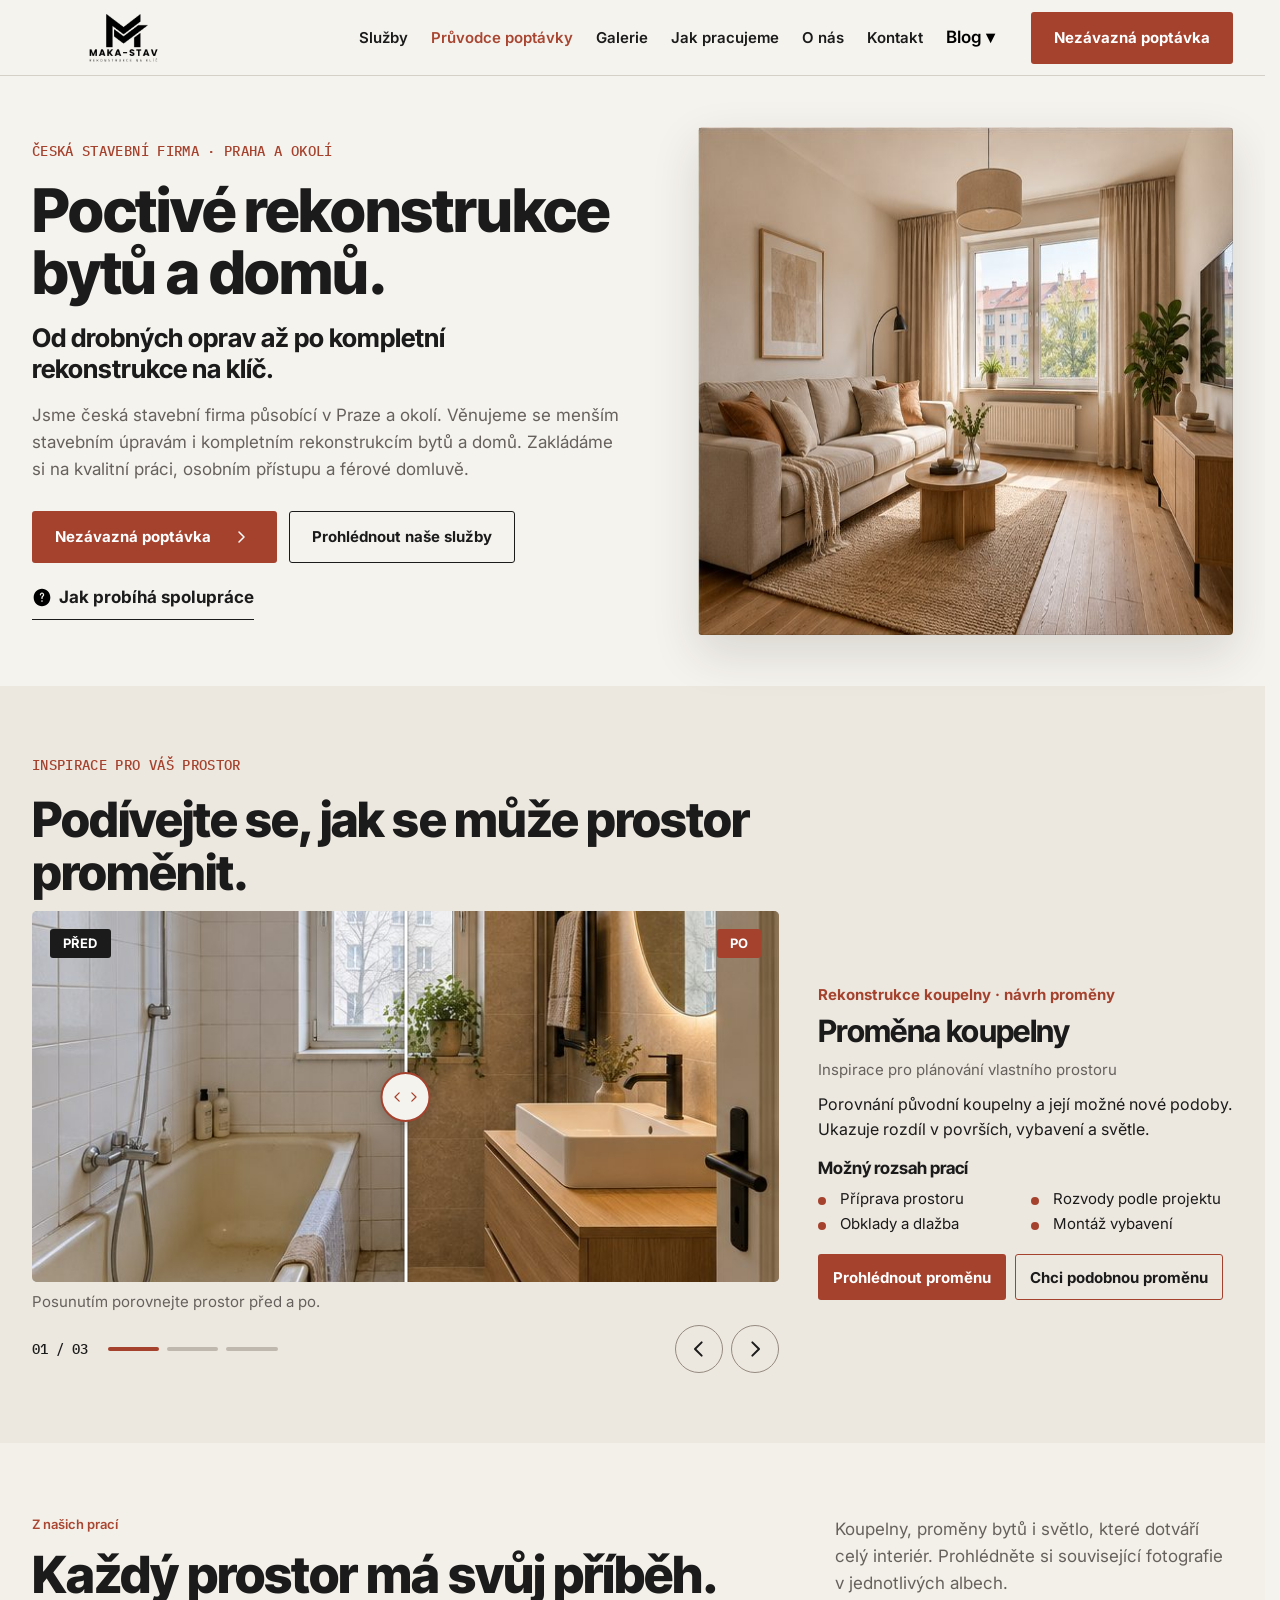
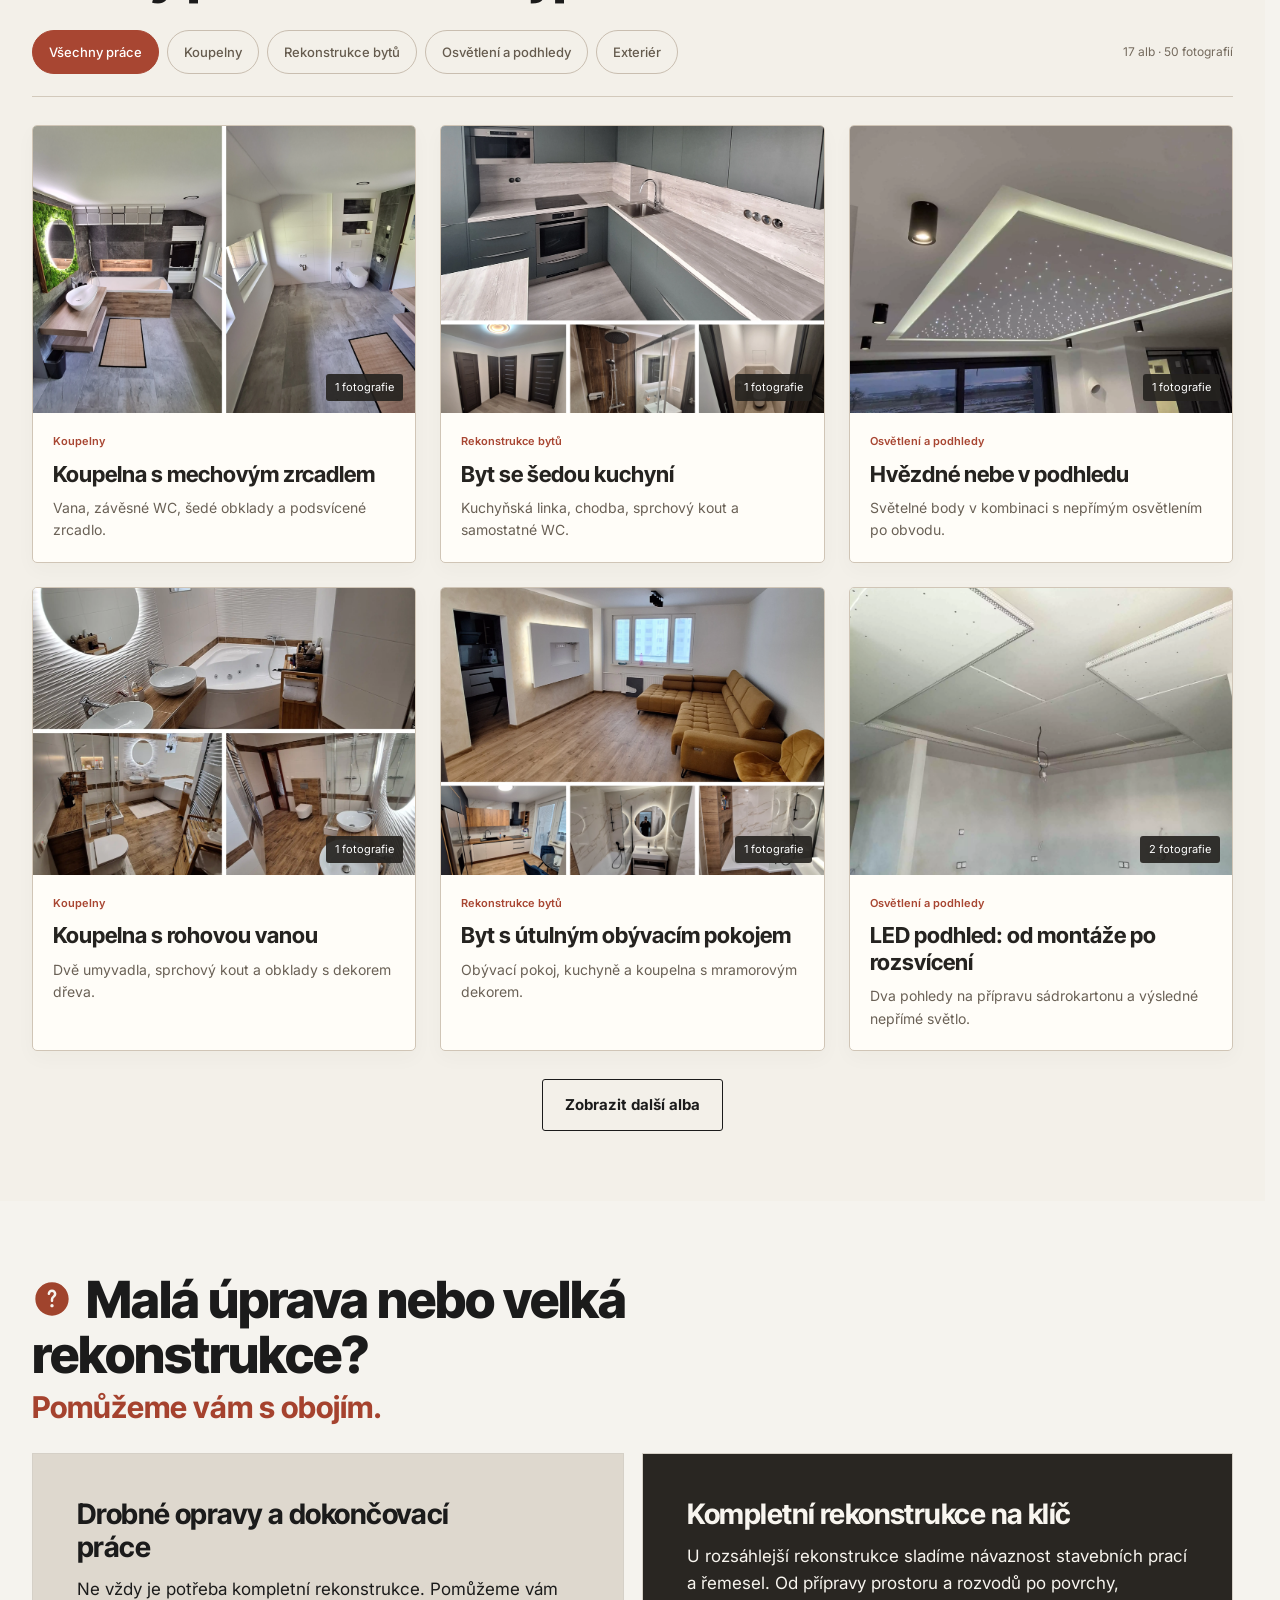
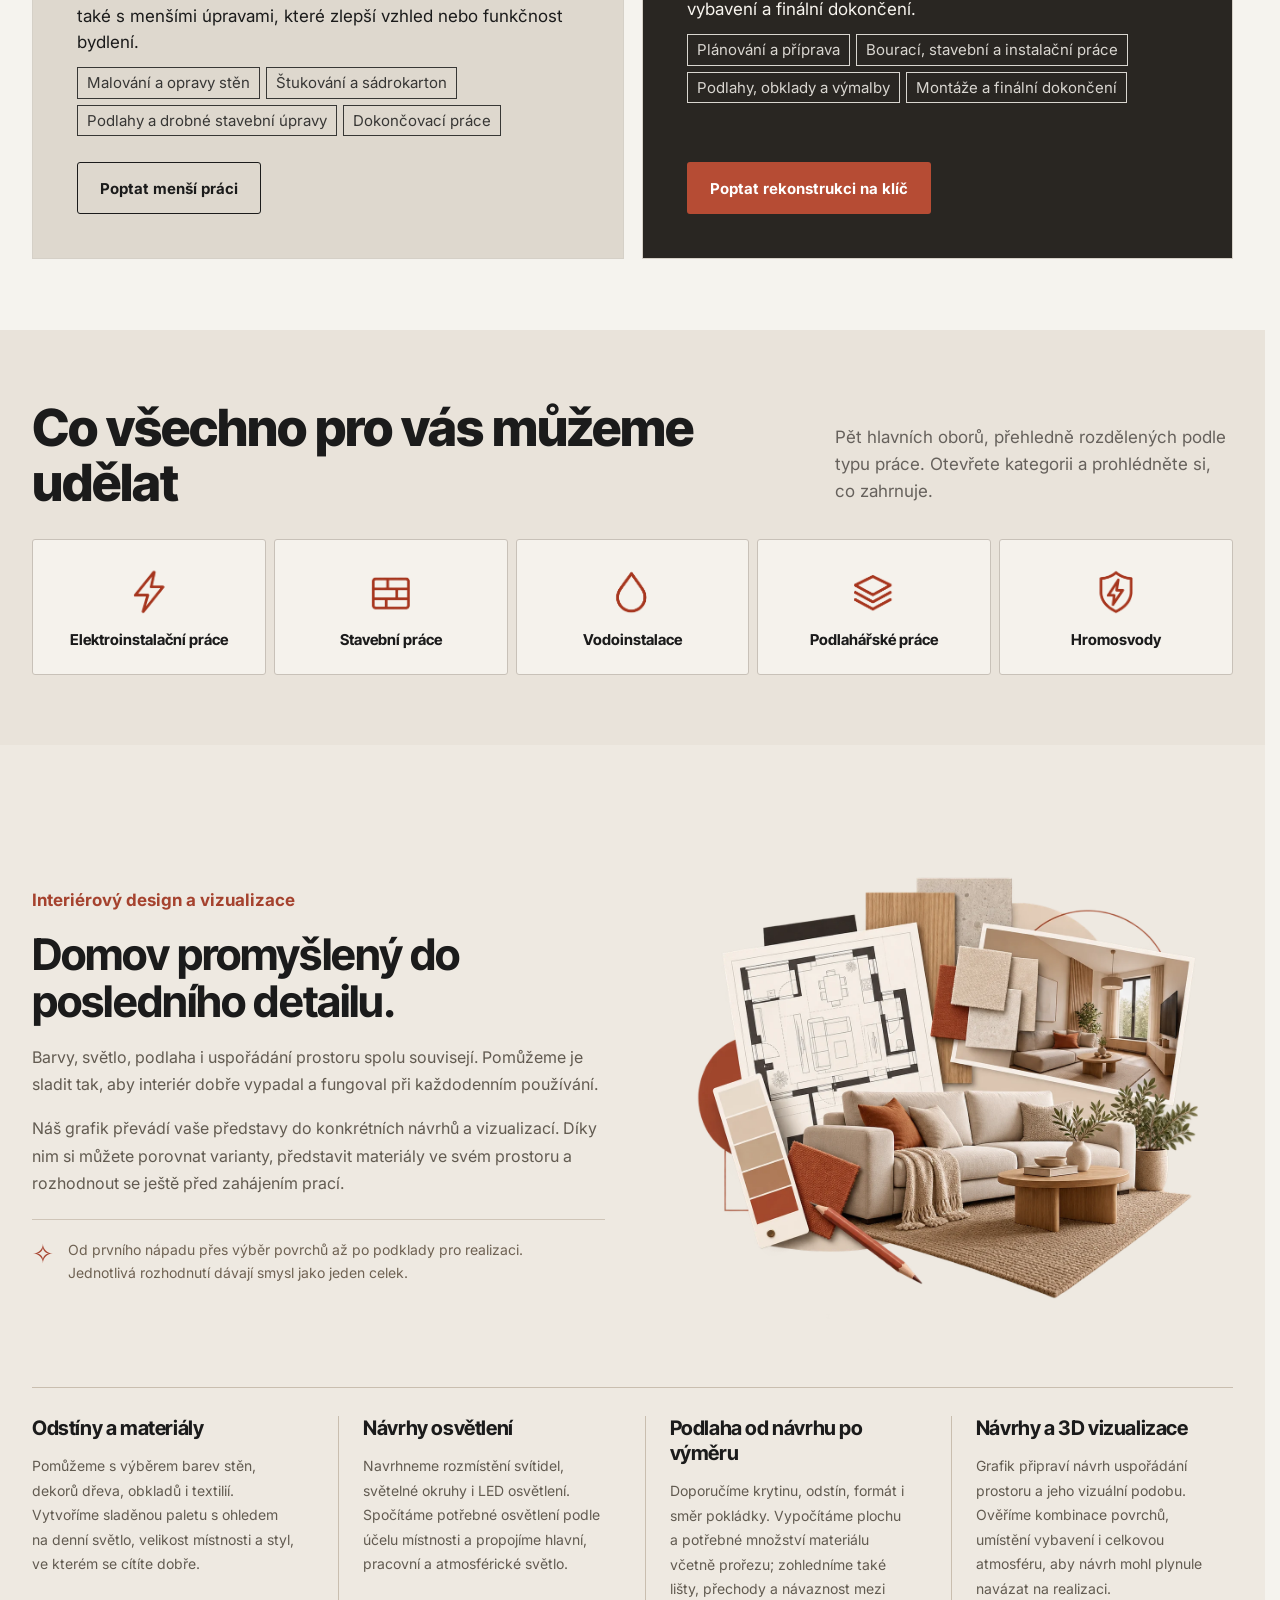
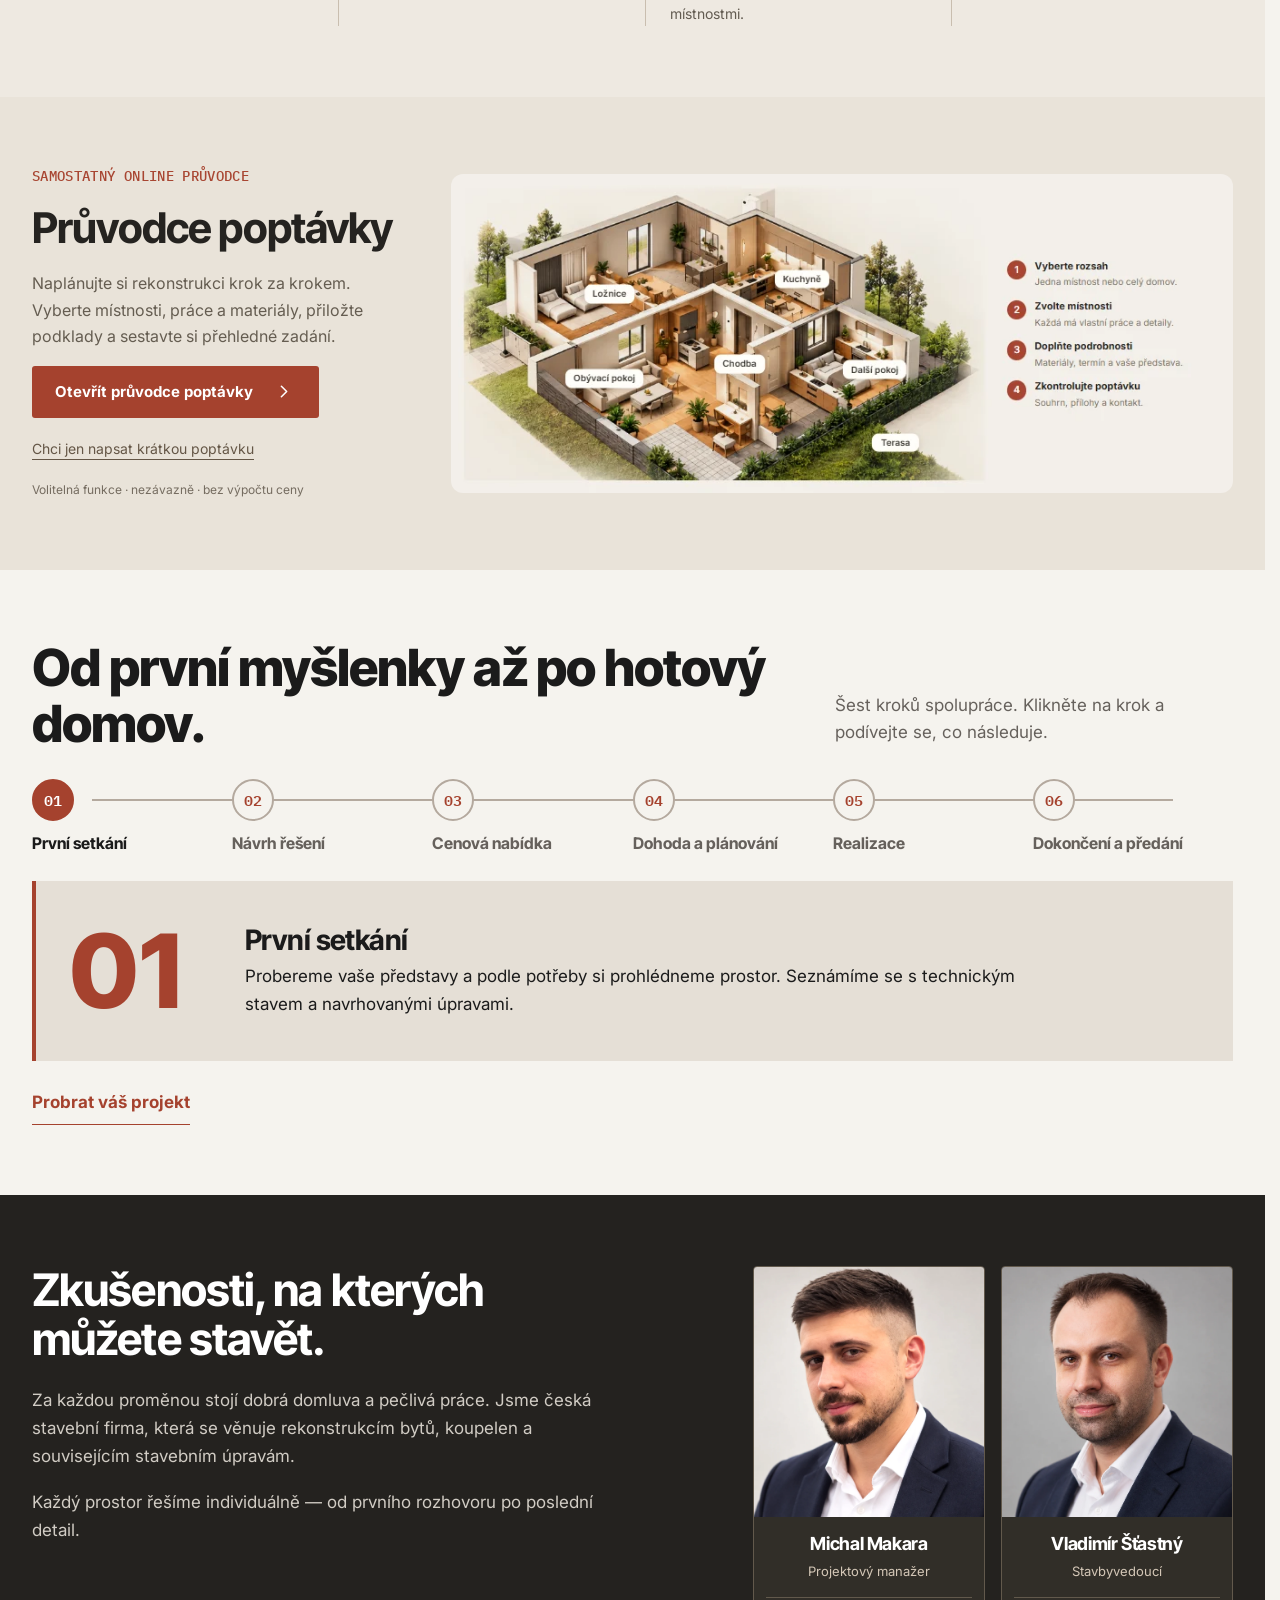
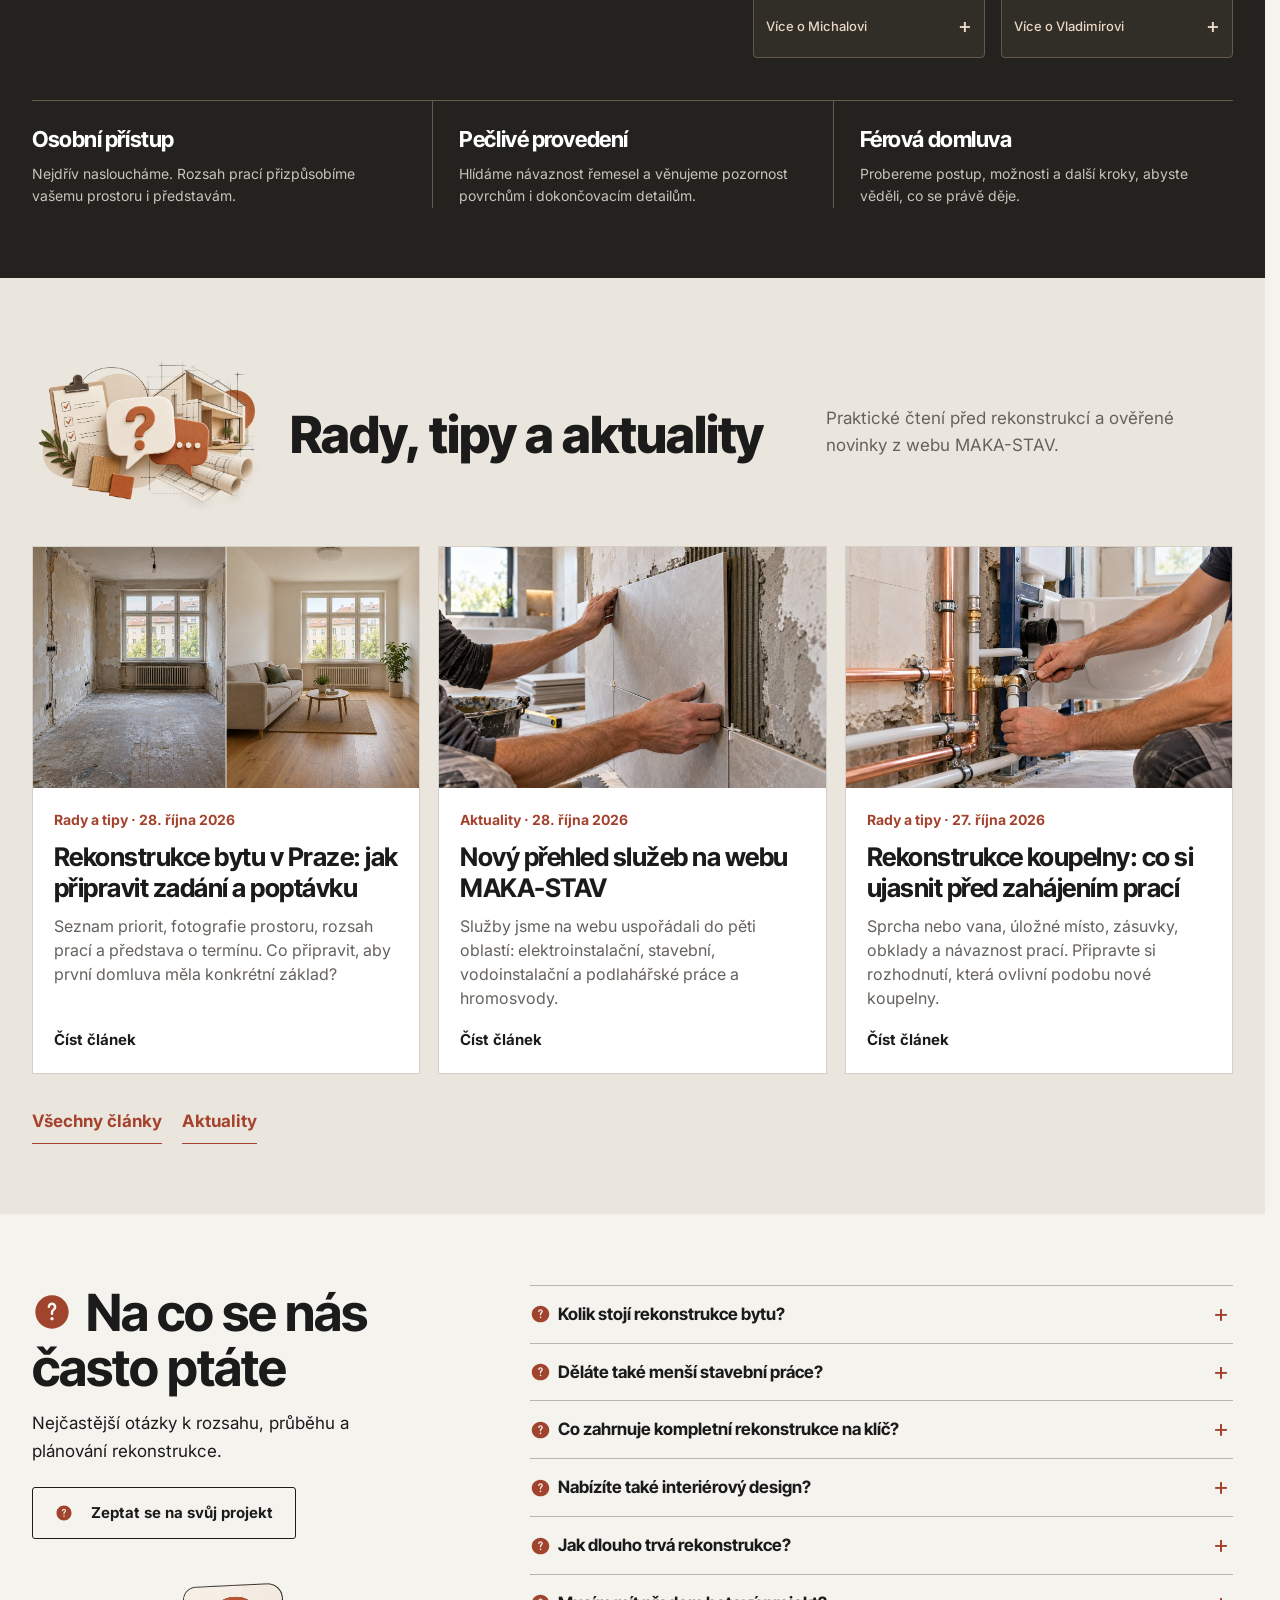
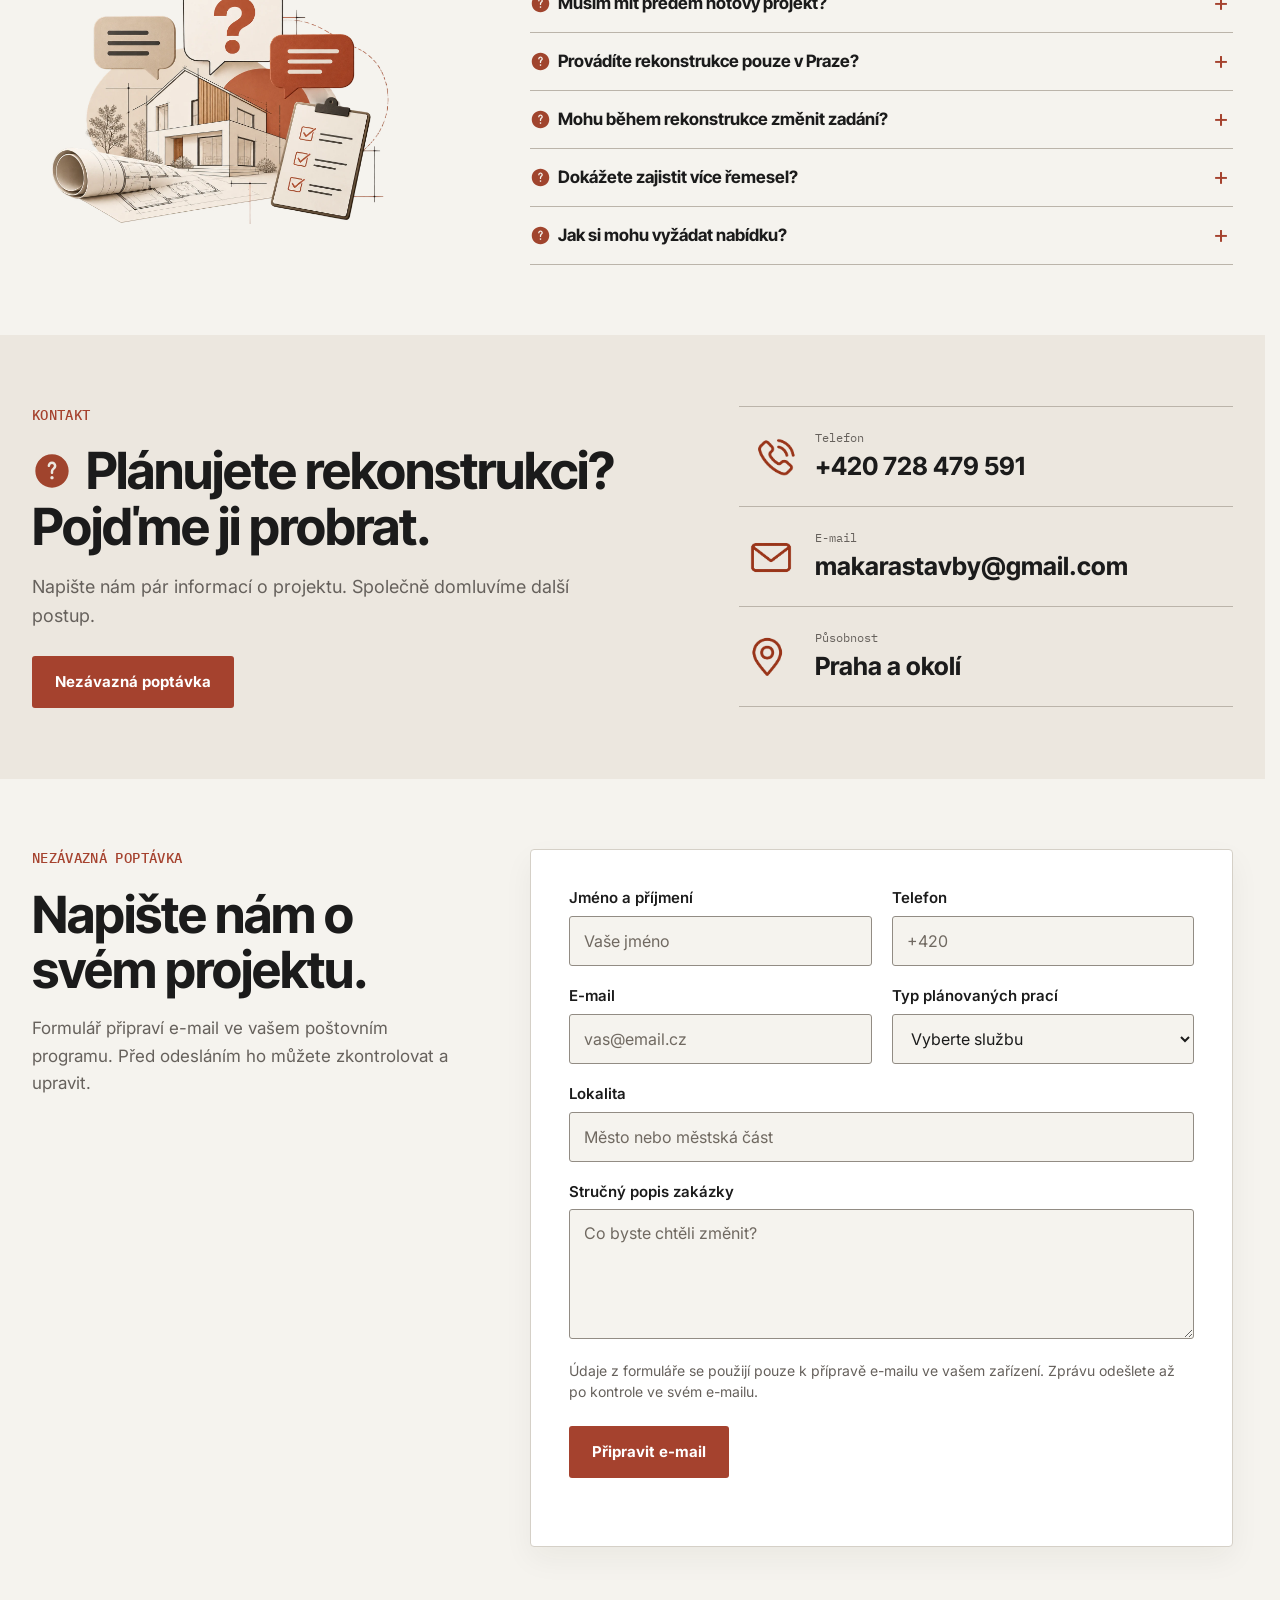
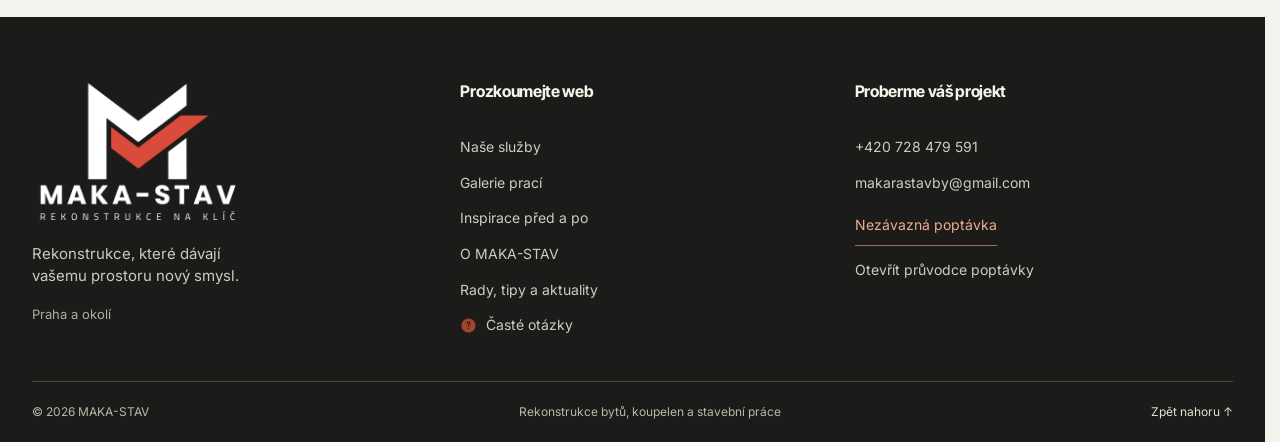
==== commit 187631fc: "Add question icons to FAQ and inquiry prompts" ====
--- a/index.html
+++ b/index.html
@@ -30,7 +30,7 @@
 <link rel="canonical" href="https://maka-stav-demo-rekonstrukce.shadowville.chatgpt.site/">
   <meta property="og:url" content="https://maka-stav-demo-rekonstrukce.shadowville.chatgpt.site/">
 <link rel="stylesheet" href="wizard-intro.css?revision=home29">
-<script src="wizard-links.js?revision=home29" defer></script><link rel="stylesheet" href="home-refinement.css?revision=gallery37"><link rel="stylesheet" href="gallery.css?revision=gallery37"><script src="gallery-data.js?revision=gallery37" defer></script><script src="gallery.js?revision=gallery37" defer></script><script src="team-profiles.js?revision=39" defer></script><link rel="stylesheet" href="mobile.css?revision=38"><link rel="stylesheet" href="arrows.css?revision=39"></head>
+<script src="wizard-links.js?revision=home29" defer></script><link rel="stylesheet" href="home-refinement.css?revision=gallery37"><link rel="stylesheet" href="gallery.css?revision=gallery37"><script src="gallery-data.js?revision=gallery37" defer></script><script src="gallery.js?revision=gallery37" defer></script><script src="team-profiles.js?revision=39" defer></script><link rel="stylesheet" href="mobile.css?revision=38"><link rel="stylesheet" href="arrows.css?revision=39"><link rel="stylesheet" href="questions.css?revision=40"></head>
 <body>
   <a class="skip-link" href="#main">Přeskočit na obsah</a>
   <header class="site-header" id="top">
@@ -52,7 +52,7 @@
           <p class="hero-tagline">Od drobných oprav až po kompletní rekonstrukce na klíč.</p>
           <p class="hero-lead">Jsme česká stavební firma působící v Praze a okolí. Věnujeme se menším stavebním úpravám i kompletním rekonstrukcím bytů a domů. Zakládáme si na kvalitní práci, osobním přístupu a férové domluvě.</p>
           <div class="hero-actions"><a class="button button-primary" href="#poptavka">Nezávazná poptávka <span class="chevron" aria-hidden="true"></span></a><a class="button button-secondary" href="#sluzby">Prohlédnout naše služby</a></div>
-          <a class="inline-link" href="#postup">Jak probíhá spolupráce</a>
+          <a class="inline-link" href="#postup"><img class="question-mark" src="public/icons/question-black.svg" alt="" width="24" height="24">Jak probíhá spolupráce</a>
         </div>
         <div class="hero-visual" role="img" aria-label="podoba hotového interiéru po rekonstrukci"></div>
       </div>
@@ -80,7 +80,7 @@
       </div>
     </section>
 <section class="project-gallery section" id="galerie" aria-labelledby="gallery-title"><div class="container"><div class="section-heading"><div><p class="gallery-kicker">Z našich prací</p><h2 id="gallery-title">Každý prostor má svůj příběh.</h2></div><p>Koupelny, proměny bytů i světlo, které dotváří celý interiér. Prohlédněte si související fotografie v jednotlivých albech.</p></div><div class="gallery-toolbar"><div class="gallery-filters" role="group" aria-label="Kategorie galerie"><button type="button" data-gallery-filter="all" aria-pressed="true">Všechny práce</button><button type="button" data-gallery-filter="koupelny" aria-pressed="false">Koupelny</button><button type="button" data-gallery-filter="byty" aria-pressed="false">Rekonstrukce bytů</button><button type="button" data-gallery-filter="osvetleni" aria-pressed="false">Osvětlení a podhledy</button><button type="button" data-gallery-filter="exterier" aria-pressed="false">Exteriér</button></div><p id="gallery-result" role="status" aria-live="polite"></p></div><div class="gallery-grid" id="gallery-grid"></div><div class="gallery-more"><button class="button button-secondary" id="gallery-more" type="button">Zobrazit další alba</button></div><noscript><p>Pro interaktivní galerii zapněte JavaScript.</p><a href="public/images/galerie/koupelna-mechove-zrcadlo-01.webp">Koupelna s mechovým zrcadlem</a></noscript></div></section><dialog class="gallery-dialog" id="gallery-dialog" aria-labelledby="gallery-dialog-title"><div class="gallery-dialog-head"><div><h2 id="gallery-dialog-title"></h2><p id="gallery-dialog-description"></p></div><button type="button" class="gallery-close" aria-label="Zavřít galerii">×</button></div><div class="gallery-stage"><img id="gallery-photo" alt=""><p class="gallery-image-error" hidden>Fotografii se nepodařilo načíst. Zkuste další záběr.</p></div><div class="gallery-dialog-footer"><button type="button" class="gallery-prev" aria-label="Předchozí fotografie"><span class="chevron chevron--left" aria-hidden="true"></span></button><div><p id="gallery-caption"></p><span id="gallery-counter" aria-live="polite"></span></div><button type="button" class="gallery-next" aria-label="Další fotografie"><span class="chevron" aria-hidden="true"></span></button></div></dialog>
-<section class="scope section" id="rozsah" aria-labelledby="scope-title"><div class="container"><div class="section-heading"><div><h2 id="scope-title">Malá úprava nebo velká rekonstrukce?</h2><p class="scope-subtitle">Pomůžeme vám s obojím.</p></div></div><div class="scope-grid"><article class="scope-minor"><h3>Drobné opravy a dokončovací práce</h3><p>Ne vždy je potřeba kompletní rekonstrukce. Pomůžeme vám také s menšími úpravami, které zlepší vzhled nebo funkčnost bydlení.</p><ul><li>Malování a opravy stěn</li><li>Štukování a sádrokarton</li><li>Podlahy a drobné stavební úpravy</li><li>Dokončovací práce</li></ul><a class="button button-secondary" href="#poptavka" data-inquiry="Menší oprava">Poptat menší práci</a></article><article class="scope-major"><h3>Kompletní rekonstrukce na klíč</h3><p>U rozsáhlejší rekonstrukce sladíme návaznost stavebních prací a řemesel. Od přípravy prostoru a rozvodů po povrchy, vybavení a finální dokončení.</p><ul><li>Plánování a příprava</li><li>Bourací, stavební a instalační práce</li><li>Podlahy, obklady a výmalby</li><li>Montáže a finální dokončení</li></ul><a class="button button-primary" href="#poptavka" data-inquiry="Kompletní rekonstrukce na klíč">Poptat rekonstrukci na klíč</a></article></div></div></section>
+<section class="scope section" id="rozsah" aria-labelledby="scope-title"><div class="container"><div class="section-heading"><div><h2 id="scope-title"><img class="question-mark" src="public/icons/question-orange.svg" alt="" width="24" height="24">Malá úprava nebo velká rekonstrukce?</h2><p class="scope-subtitle">Pomůžeme vám s obojím.</p></div></div><div class="scope-grid"><article class="scope-minor"><h3>Drobné opravy a dokončovací práce</h3><p>Ne vždy je potřeba kompletní rekonstrukce. Pomůžeme vám také s menšími úpravami, které zlepší vzhled nebo funkčnost bydlení.</p><ul><li>Malování a opravy stěn</li><li>Štukování a sádrokarton</li><li>Podlahy a drobné stavební úpravy</li><li>Dokončovací práce</li></ul><a class="button button-secondary" href="#poptavka" data-inquiry="Menší oprava">Poptat menší práci</a></article><article class="scope-major"><h3>Kompletní rekonstrukce na klíč</h3><p>U rozsáhlejší rekonstrukce sladíme návaznost stavebních prací a řemesel. Od přípravy prostoru a rozvodů po povrchy, vybavení a finální dokončení.</p><ul><li>Plánování a příprava</li><li>Bourací, stavební a instalační práce</li><li>Podlahy, obklady a výmalby</li><li>Montáže a finální dokončení</li></ul><a class="button button-primary" href="#poptavka" data-inquiry="Kompletní rekonstrukce na klíč">Poptat rekonstrukci na klíč</a></article></div></div></section>
 <section class="service-wall section" id="sluzby" aria-labelledby="services-title"><div class="container"><div class="section-heading"><div><h2 id="services-title">Co všechno pro vás můžeme udělat</h2></div><p>Pět hlavních oborů, přehledně rozdělených podle typu práce. Otevřete kategorii a prohlédněte si, co zahrnuje.</p></div><div class="service-wall-grid" id="service-wall-grid"></div></div></section>
 <section class="design-section section design-information" id="interierovy-design" aria-labelledby="design-title"><div class="container design-layout"><div class="design-copy"><p class="design-overline">Interiérový design a vizualizace</p><h2 id="design-title">Domov promyšlený do posledního detailu.</h2><p>Barvy, světlo, podlaha i uspořádání prostoru spolu souvisejí. Pomůžeme je sladit tak, aby interiér dobře vypadal a fungoval při každodenním používání.</p><p>Náš grafik převádí vaše představy do konkrétních návrhů a vizualizací. Díky nim si můžete porovnat varianty, představit materiály ve svém prostoru a rozhodnout se ještě před zahájením prací.</p><div class="design-note"><span aria-hidden="true">✧</span><p>Od prvního nápadu přes výběr povrchů až po podklady pro realizaci. Jednotlivá rozhodnutí dávají smysl jako jeden celek.</p></div></div><figure class="design-visual"><img src="public/images/interior-design-moodboard.webp" width="1280" height="1280" loading="lazy" decoding="async" alt="Návrh útulného interiéru: půdorys, vizualizace obývacího pokoje a vzorníky barev, dřeva a textilií."></figure><div class="design-details"><article><h3>Odstíny a materiály</h3><p>Pomůžeme s výběrem barev stěn, dekorů dřeva, obkladů i textilií. Vytvoříme sladěnou paletu s ohledem na denní světlo, velikost místnosti a styl, ve kterém se cítíte dobře.</p></article><article><h3>Návrhy osvětlení</h3><p>Navrhneme rozmístění svítidel, světelné okruhy i LED osvětlení. Spočítáme potřebné osvětlení podle účelu místnosti a propojíme hlavní, pracovní a atmosférické světlo.</p></article><article><h3>Podlaha od návrhu po výměru</h3><p>Doporučíme krytinu, odstín, formát i směr pokládky. Vypočítáme plochu a potřebné množství materiálu včetně prořezu; zohledníme také lišty, přechody a návaznost mezi místnostmi.</p></article><article><h3>Návrhy a 3D vizualizace</h3><p>Grafik připraví návrh uspořádání prostoru a jeho vizuální podobu. Ověříme kombinace povrchů, umístění vybavení i celkovou atmosféru, aby návrh mohl plynule navázat na realizaci.</p></article></div></div></section>
 <section class="wizard-intro section" id="pribeh" aria-labelledby="wizard-title"><div class="container wizard-intro-grid"><div><p class="eyebrow">Samostatný online průvodce</p><h2 id="wizard-title">Průvodce poptávky</h2><p>Naplánujte si rekonstrukci krok za krokem. Vyberte místnosti, práce a materiály, přiložte podklady a sestavte si přehledné zadání.</p><a class="button button-primary" href="poptavka/">Otevřít průvodce poptávky <span class="chevron" aria-hidden="true"></span></a><a class="wizard-simple" href="#poptavka" data-simple-contact>Chci jen napsat krátkou poptávku</a><small class="wizard-disclaimer">Volitelná funkce · nezávazně · bez výpočtu ceny</small></div><figure class="wizard-home-visual"><img src="public/images/wizard-home-preview.webp" width="862" height="351" loading="lazy" alt="Průvodce poptávky: vyberte rozsah a místnosti, doplňte podrobnosti a zkontrolujte zadání."></figure></div></section>
@@ -90,11 +90,11 @@
 
 <section class="about section" id="firma" aria-labelledby="about-title"><div class="container about-studio"><div class="about-intro"><h2 id="about-title">Zkušenosti, na kterých můžete stavět.</h2><p>Za každou proměnou stojí dobrá domluva a pečlivá práce. Jsme česká stavební firma, která se věnuje rekonstrukcím bytů, koupelen a souvisejícím stavebním úpravám.</p><p>Každý prostor řešíme individuálně — od prvního rozhovoru po poslední detail.</p></div><div class="about-team" aria-label="Lidé za vaším projektem"><figure class="team-person"><img src="public/images/barber-michal.webp" width="1122" height="1402" loading="lazy" decoding="async" alt="Michal Makara, projektový manažer"><figcaption><h3>Michal Makara</h3><p>Projektový manažer</p><button class="team-profile-open" data-profile="michal" type="button" aria-haspopup="dialog" aria-controls="team-profile-dialog">Více o Michalovi <span aria-hidden="true">+</span></button></figcaption></figure><figure class="team-person"><img src="public/images/vlada-happy.webp" width="1122" height="1402" loading="lazy" decoding="async" alt="Vladimír Šťastný, stavbyvedoucí"><figcaption><h3>Vladimír Šťastný</h3><p>Stavbyvedoucí</p><button class="team-profile-open" data-profile="vlada" type="button" aria-haspopup="dialog" aria-controls="team-profile-dialog">Více o Vladimírovi <span aria-hidden="true">+</span></button></figcaption></figure></div><div class="about-principles" aria-label="Na čem nám záleží"><article><h3>Osobní přístup</h3><p>Nejdřív nasloucháme. Rozsah prací přizpůsobíme vašemu prostoru i představám.</p></article><article><h3>Pečlivé provedení</h3><p>Hlídáme návaznost řemesel a věnujeme pozornost povrchům i dokončovacím detailům.</p></article><article><h3>Férová domluva</h3><p>Probereme postup, možnosti a další kroky, abyste věděli, co se právě děje.</p></article></div></div></section>
 <section class="published-only blog-preview section" id="blog-preview" aria-labelledby="blog-title" hidden><div class="container"><div class="section-heading blog-illustrated-heading"><img src="public/images/blog-advice-illustration.webp" width="1448" height="1086" loading="lazy" alt="Rady k rekonstrukci, plánování a výběru materiálů."><div><h2 id="blog-title">Rady, tipy a aktuality</h2></div><p>Praktické čtení před rekonstrukcí a ověřené novinky z webu MAKA-STAV.</p></div><div class="published-articles" id="published-articles"></div><div class="blog-preview-links"><a class="inline-link" href="blog/">Všechny články</a><a class="inline-link" href="blog/aktuality/">Aktuality</a></div></div></section>
-<section class="faq section" id="faq" aria-labelledby="faq-title"><div class="container faq-layout"><div><h2 id="faq-title">Na co se nás často ptáte</h2><p>Nejčastější otázky k rozsahu, průběhu a plánování rekonstrukce.</p><a class="button button-secondary" href="#poptavka">Zeptat se na svůj projekt</a><img class="faq-illustration" src="public/images/faq-illustration.webp" width="1448" height="1086" loading="lazy" alt="Časté otázky k rekonstrukci a přípravě projektu."></div><div class="faq-list"><details><summary>Kolik stojí rekonstrukce bytu?</summary><p>Cena závisí na rozsahu prací, velikosti prostoru, technickém stavu a použitých materiálech. Konkrétní nabídku připravíme po upřesnění zadání.</p></details><details><summary>Děláte také menší stavební práce?</summary><p>Ano. Vedle rozsáhlejších rekonstrukcí se věnujeme také drobným opravám, malování, úpravám povrchů, podlahám a dokončovacím pracím. Možnosti závisí na charakteru zakázky.</p></details><details><summary>Co zahrnuje kompletní rekonstrukce na klíč?</summary><p>Podle rozsahu může zahrnovat přípravu prostoru, bourací práce, stavební úpravy, nové rozvody, koupelnu, podlahy, obklady, výmalbu i dokončení.</p></details><details><summary>Nabízíte také interiérový design?</summary><p>Podle potřeb projektu lze zapojit spolupracující interiérové designéry pro návrh prostoru, výběr materiálů nebo vizualizaci budoucího interiéru.</p></details><details><summary>Jak dlouho trvá rekonstrukce?</summary><p>Délka závisí na rozsahu a složitosti prací. Přibližný harmonogram je možné stanovit po upřesnění zadání.</p></details><details><summary>Musím mít předem hotový projekt?</summary><p>Ne vždy. U menších úprav může stačit domluvený rozsah. Větší dispoziční nebo konstrukční zásahy mohou vyžadovat odborné podklady či projekt.</p></details><details><summary>Provádíte rekonstrukce pouze v Praze?</summary><p>Hlavní oblastí působnosti je Praha a okolí. Vzdálenější lokality posoudíme individuálně.</p></details><details><summary>Mohu během rekonstrukce změnit zadání?</summary><p>Změny probereme podle stavu rozpracovanosti a technických možností. Mohou ovlivnit cenu, harmonogram nebo návaznost prací.</p></details><details><summary>Dokážete zajistit více řemesel?</summary><p>U komplexních projektů pomáháme koordinovat návaznost stavebních, instalačních a dokončovacích prací podle rozsahu zakázky.</p></details><details><summary>Jak si mohu vyžádat nabídku?</summary><p>Zavolejte nám nebo vyplňte poptávku. Popište rozsah prací a lokalitu; následně domluvíme další postup.</p></details></div></div></section>
-<section class="contact section" id="kontakt" aria-labelledby="contact-title"><div class="container contact-grid"><div><p class="eyebrow">Kontakt</p><h2 id="contact-title">Plánujete rekonstrukci? Pojďme ji probrat.</h2><p>Napište nám pár informací o projektu. Společně domluvíme další postup.</p><a class="button button-primary" href="#poptavka">Nezávazná poptávka</a></div><div class="contact-details"><a href="tel:+420728479591"><svg class="contact-art" viewBox="0 0 724 724" aria-hidden="true"><image href="public/images/contact-icons.png" width="2172" height="724"/></svg><span>Telefon</span><strong>+420 728 479 591</strong></a><a href="mailto:makarastavby@gmail.com"><svg class="contact-art" viewBox="724 0 724 724" aria-hidden="true"><image href="public/images/contact-icons.png" width="2172" height="724"/></svg><span>E-mail</span><strong>makarastavby@gmail.com</strong></a><div><svg class="contact-art" viewBox="1448 0 724 724" aria-hidden="true"><image href="public/images/contact-icons.png" width="2172" height="724"/></svg><span>Působnost</span><strong>Praha a okolí</strong></div></div></div></section>
+<section class="faq section" id="faq" aria-labelledby="faq-title"><div class="container faq-layout"><div><h2 id="faq-title"><img class="question-mark" src="public/icons/question-orange.svg" alt="" width="24" height="24">Na co se nás často ptáte</h2><p>Nejčastější otázky k rozsahu, průběhu a plánování rekonstrukce.</p><a class="button button-secondary" href="#poptavka"><img class="question-mark" src="public/icons/question-orange.svg" alt="" width="24" height="24">Zeptat se na svůj projekt</a><img class="faq-illustration" src="public/images/faq-illustration.webp" width="1448" height="1086" loading="lazy" alt="Časté otázky k rekonstrukci a přípravě projektu."></div><div class="faq-list"><details><summary><img class="question-mark" src="public/icons/question-orange.svg" alt="" width="24" height="24"><span>Kolik stojí rekonstrukce bytu?</span></summary><p>Cena závisí na rozsahu prací, velikosti prostoru, technickém stavu a použitých materiálech. Konkrétní nabídku připravíme po upřesnění zadání.</p></details><details><summary><img class="question-mark" src="public/icons/question-orange.svg" alt="" width="24" height="24"><span>Děláte také menší stavební práce?</span></summary><p>Ano. Vedle rozsáhlejších rekonstrukcí se věnujeme také drobným opravám, malování, úpravám povrchů, podlahám a dokončovacím pracím. Možnosti závisí na charakteru zakázky.</p></details><details><summary><img class="question-mark" src="public/icons/question-orange.svg" alt="" width="24" height="24"><span>Co zahrnuje kompletní rekonstrukce na klíč?</span></summary><p>Podle rozsahu může zahrnovat přípravu prostoru, bourací práce, stavební úpravy, nové rozvody, koupelnu, podlahy, obklady, výmalbu i dokončení.</p></details><details><summary><img class="question-mark" src="public/icons/question-orange.svg" alt="" width="24" height="24"><span>Nabízíte také interiérový design?</span></summary><p>Podle potřeb projektu lze zapojit spolupracující interiérové designéry pro návrh prostoru, výběr materiálů nebo vizualizaci budoucího interiéru.</p></details><details><summary><img class="question-mark" src="public/icons/question-orange.svg" alt="" width="24" height="24"><span>Jak dlouho trvá rekonstrukce?</span></summary><p>Délka závisí na rozsahu a složitosti prací. Přibližný harmonogram je možné stanovit po upřesnění zadání.</p></details><details><summary><img class="question-mark" src="public/icons/question-orange.svg" alt="" width="24" height="24"><span>Musím mít předem hotový projekt?</span></summary><p>Ne vždy. U menších úprav může stačit domluvený rozsah. Větší dispoziční nebo konstrukční zásahy mohou vyžadovat odborné podklady či projekt.</p></details><details><summary><img class="question-mark" src="public/icons/question-orange.svg" alt="" width="24" height="24"><span>Provádíte rekonstrukce pouze v Praze?</span></summary><p>Hlavní oblastí působnosti je Praha a okolí. Vzdálenější lokality posoudíme individuálně.</p></details><details><summary><img class="question-mark" src="public/icons/question-orange.svg" alt="" width="24" height="24"><span>Mohu během rekonstrukce změnit zadání?</span></summary><p>Změny probereme podle stavu rozpracovanosti a technických možností. Mohou ovlivnit cenu, harmonogram nebo návaznost prací.</p></details><details><summary><img class="question-mark" src="public/icons/question-orange.svg" alt="" width="24" height="24"><span>Dokážete zajistit více řemesel?</span></summary><p>U komplexních projektů pomáháme koordinovat návaznost stavebních, instalačních a dokončovacích prací podle rozsahu zakázky.</p></details><details><summary><img class="question-mark" src="public/icons/question-orange.svg" alt="" width="24" height="24"><span>Jak si mohu vyžádat nabídku?</span></summary><p>Zavolejte nám nebo vyplňte poptávku. Popište rozsah prací a lokalitu; následně domluvíme další postup.</p></details></div></div></section>
+<section class="contact section" id="kontakt" aria-labelledby="contact-title"><div class="container contact-grid"><div><p class="eyebrow">Kontakt</p><h2 id="contact-title"><img class="question-mark" src="public/icons/question-orange.svg" alt="" width="24" height="24">Plánujete rekonstrukci? Pojďme ji probrat.</h2><p>Napište nám pár informací o projektu. Společně domluvíme další postup.</p><a class="button button-primary" href="#poptavka">Nezávazná poptávka</a></div><div class="contact-details"><a href="tel:+420728479591"><svg class="contact-art" viewBox="0 0 724 724" aria-hidden="true"><image href="public/images/contact-icons.png" width="2172" height="724"/></svg><span>Telefon</span><strong>+420 728 479 591</strong></a><a href="mailto:makarastavby@gmail.com"><svg class="contact-art" viewBox="724 0 724 724" aria-hidden="true"><image href="public/images/contact-icons.png" width="2172" height="724"/></svg><span>E-mail</span><strong>makarastavby@gmail.com</strong></a><div><svg class="contact-art" viewBox="1448 0 724 724" aria-hidden="true"><image href="public/images/contact-icons.png" width="2172" height="724"/></svg><span>Působnost</span><strong>Praha a okolí</strong></div></div></div></section>
 <section class="inquiry section" id="poptavka" aria-labelledby="inquiry-title"><div class="container inquiry-grid"><div><p class="eyebrow">Nezávazná poptávka</p><h2 id="inquiry-title">Napište nám o svém projektu.</h2><p>Formulář připraví e-mail ve vašem poštovním programu. Před odesláním ho můžete zkontrolovat a upravit.</p></div><form class="inquiry-form" id="inquiry-form" method="post"><div class="form-grid"><label><span class="field-label">Jméno a příjmení </span><input name="name" autocomplete="name" required placeholder="Vaše jméno"></label><label><span class="field-label">Telefon </span><input name="phone" type="tel" autocomplete="tel" required placeholder="+420"></label><label><span class="field-label">E-mail </span><input name="email" type="email" autocomplete="email" required placeholder="vas@email.cz"></label><label><span class="field-label">Typ plánovaných prací</span><select name="service"><option value="">Vyberte službu</option><option>Ostatní / potřebuji poradit</option></select></label><label class="full-field">Lokalita<input name="location" autocomplete="address-level2" placeholder="Město nebo městská část"></label><label class="full-field">Stručný popis zakázky<textarea name="message" rows="4" placeholder="Co byste chtěli změnit?"></textarea></label></div><p class="privacy-note">Údaje z formuláře se použijí pouze k přípravě e-mailu ve vašem zařízení. Zprávu odešlete až po kontrole ve svém e-mailu.</p><button class="button button-primary" type="submit">Připravit e-mail</button><p class="form-status" id="form-status" role="status" aria-live="polite"></p><div class="honeypot" aria-hidden="true"><label>Nechte toto pole prázdné<input name="website" tabindex="-1" autocomplete="off"></label></div></form></div></section>
 <dialog class="reference-dialog" id="reference-dialog" aria-labelledby="reference-dialog-title"><div class="reference-dialog-inner"><header class="reference-dialog-head"><div><p class="eyebrow">Inspirativní vizualizace</p><h2 id="reference-dialog-title"></h2><p id="reference-dialog-description"></p></div><button class="reference-dialog-close" type="button" aria-label="Zavřít detail">×</button></header><div class="reference-dialog-photo" role="img" aria-label=""></div><div class="reference-dialog-nav"><button id="reference-dialog-prev" type="button" aria-label="Předchozí fotografie"><span class="chevron chevron--left" aria-hidden="true"></span></button><span id="reference-dialog-count" aria-live="polite"></span><button id="reference-dialog-next" type="button" aria-label="Další fotografie"><span class="chevron" aria-hidden="true"></span></button></div><div class="reference-dialog-thumbs" id="reference-dialog-thumbs" aria-label="Fotografie této ukázky"></div></div></dialog>
 <template id="profile-michal"><p>Michal je zkušený projektový manažer, který má za sebou řadu úspěšně realizovaných projektů. Kromě stavebních plánů dokonale ovládá i strojek na vlasy. <strong>Ať už jde o rekonstrukci bytu, nebo nový účes, Michal ví, že bez pořádného plánu a přesné ruky to prostě nepůjde.</strong></p><p>Od prvního návrhu až po finální předání koordinuje jednotlivé práce, hlídá termíny, komunikuje s klienty a dohlíží na to, aby všechno šlapalo jako dobře seřízený strojek. Poradí si s komplikacemi na stavbě i s náročnými požadavky zákazníků. <strong>A pokud budete chtít něco opravdu speciálního? Klidně vám udělá i blesk a cestičku. Jen mu raději upřesněte, jestli na hlavě, nebo v projektu.</strong> 💈</p></template><template id="profile-vlada"><p>Vladimír je náš ostřílený stavební matador s více než 15 lety praxe a tolika rekonstrukcemi za sebou, že už by z nich mohl postavit vlastní město. Elektřina, sádrokarton, stavební konstrukce i kompletní rekonstrukce – <strong>Vladimír ví, kam patří kabel, kde má stát příčka a proč ta zeď rozhodně neměla být křivá.</strong></p><p>S přehledem koordinuje práce na stavbě a poradí si i se situacemi, nad kterými ostatní jen nevěřícně kroutí hlavou. Kde jiní vidí problém, Vladimír už hledá řešení. A když narazí na práci předchozích řemeslníků? <strong>Jeho oblíbená otázka zní: „Kdo tohle proboha dělal?“</strong></p></template><dialog class="team-profile-dialog" id="team-profile-dialog" aria-labelledby="team-profile-title"><div class="team-profile-head"><div><h2 id="team-profile-title"></h2><p id="team-profile-role"></p></div><button type="button" class="team-profile-close" aria-label="Zavřít profil">×</button></div><div class="team-profile-content"></div></dialog></main>
-  <footer class="site-footer home-footer"><div class="container"><div class="footer-main"><div class="footer-brand"><a href="#top" aria-label="MAKA-STAV — zpět na úvod"><svg viewBox="70 195 860 610" role="img" aria-label="MAKA-STAV — rekonstrukce na klíč"><image href="public/images/logos/maka-stav-dark.png" width="1024" height="1024"/></svg></a><p>Rekonstrukce, které dávají<br>vašemu prostoru nový smysl.</p><span>Praha a okolí</span></div><nav aria-label="Odkazy v patičce"><h3>Prozkoumejte web</h3><a href="#sluzby">Naše služby</a><a href="#galerie">Galerie prací</a><a href="#ukazky">Inspirace před a po</a><a href="#firma">O MAKA-STAV</a><a href="blog/">Rady, tipy a aktuality</a><a href="#faq">Časté otázky</a></nav><div class="footer-contact"><h3>Proberme váš projekt</h3><a href="tel:+420728479591">+420 728 479 591</a><a href="mailto:makarastavby@gmail.com">makarastavby@gmail.com</a><a class="footer-contact-link" href="#poptavka">Nezávazná poptávka</a><a href="poptavka/">Otevřít průvodce poptávky</a></div></div><div class="footer-bottom"><span>© <span id="year"></span> MAKA-STAV</span><span>Rekonstrukce bytů, koupelen a stavební práce</span><a href="#top">Zpět nahoru ↑</a></div></div></footer>
+  <footer class="site-footer home-footer"><div class="container"><div class="footer-main"><div class="footer-brand"><a href="#top" aria-label="MAKA-STAV — zpět na úvod"><svg viewBox="70 195 860 610" role="img" aria-label="MAKA-STAV — rekonstrukce na klíč"><image href="public/images/logos/maka-stav-dark.png" width="1024" height="1024"/></svg></a><p>Rekonstrukce, které dávají<br>vašemu prostoru nový smysl.</p><span>Praha a okolí</span></div><nav aria-label="Odkazy v patičce"><h3>Prozkoumejte web</h3><a href="#sluzby">Naše služby</a><a href="#galerie">Galerie prací</a><a href="#ukazky">Inspirace před a po</a><a href="#firma">O MAKA-STAV</a><a href="blog/">Rady, tipy a aktuality</a><a href="#faq"><img class="question-mark" src="public/icons/question-orange.svg" alt="" width="24" height="24">Časté otázky</a></nav><div class="footer-contact"><h3>Proberme váš projekt</h3><a href="tel:+420728479591">+420 728 479 591</a><a href="mailto:makarastavby@gmail.com">makarastavby@gmail.com</a><a class="footer-contact-link" href="#poptavka">Nezávazná poptávka</a><a href="poptavka/">Otevřít průvodce poptávky</a></div></div><div class="footer-bottom"><span>© <span id="year"></span> MAKA-STAV</span><span>Rekonstrukce bytů, koupelen a stavební práce</span><a href="#top">Zpět nahoru ↑</a></div></div></footer>
 </body>
 </html>
--- a/questions.css
+++ b/questions.css
@@ -0,0 +1,46 @@
+.question-mark {
+  display: inline-block;
+  flex: none;
+  width: 1.2em;
+  height: 1.2em;
+  vertical-align: -.24em;
+  margin-inline-end: .28em;
+}
+
+.question-mark[hidden] {
+  display: none;
+}
+
+h1 > .question-mark,
+h2 > .question-mark {
+  width: .78em;
+  height: .78em;
+  vertical-align: -.03em;
+}
+
+.inline-link > .question-mark,
+.button > .question-mark,
+.faq-list summary > .question-mark,
+.scope-small > .question-mark {
+  margin-inline-end: 0;
+}
+
+.hero .inline-link:has(> .question-mark) {
+  gap: .4em;
+}
+
+.faq-list summary {
+  display: flex;
+  align-items: flex-start;
+  gap: .45em;
+}
+
+.faq-list summary > .question-mark {
+  margin-block-start: .07em;
+}
+
+.footer-main nav > a[href="#faq"] {
+  display: inline-flex;
+  align-items: center;
+  gap: .35em;
+}
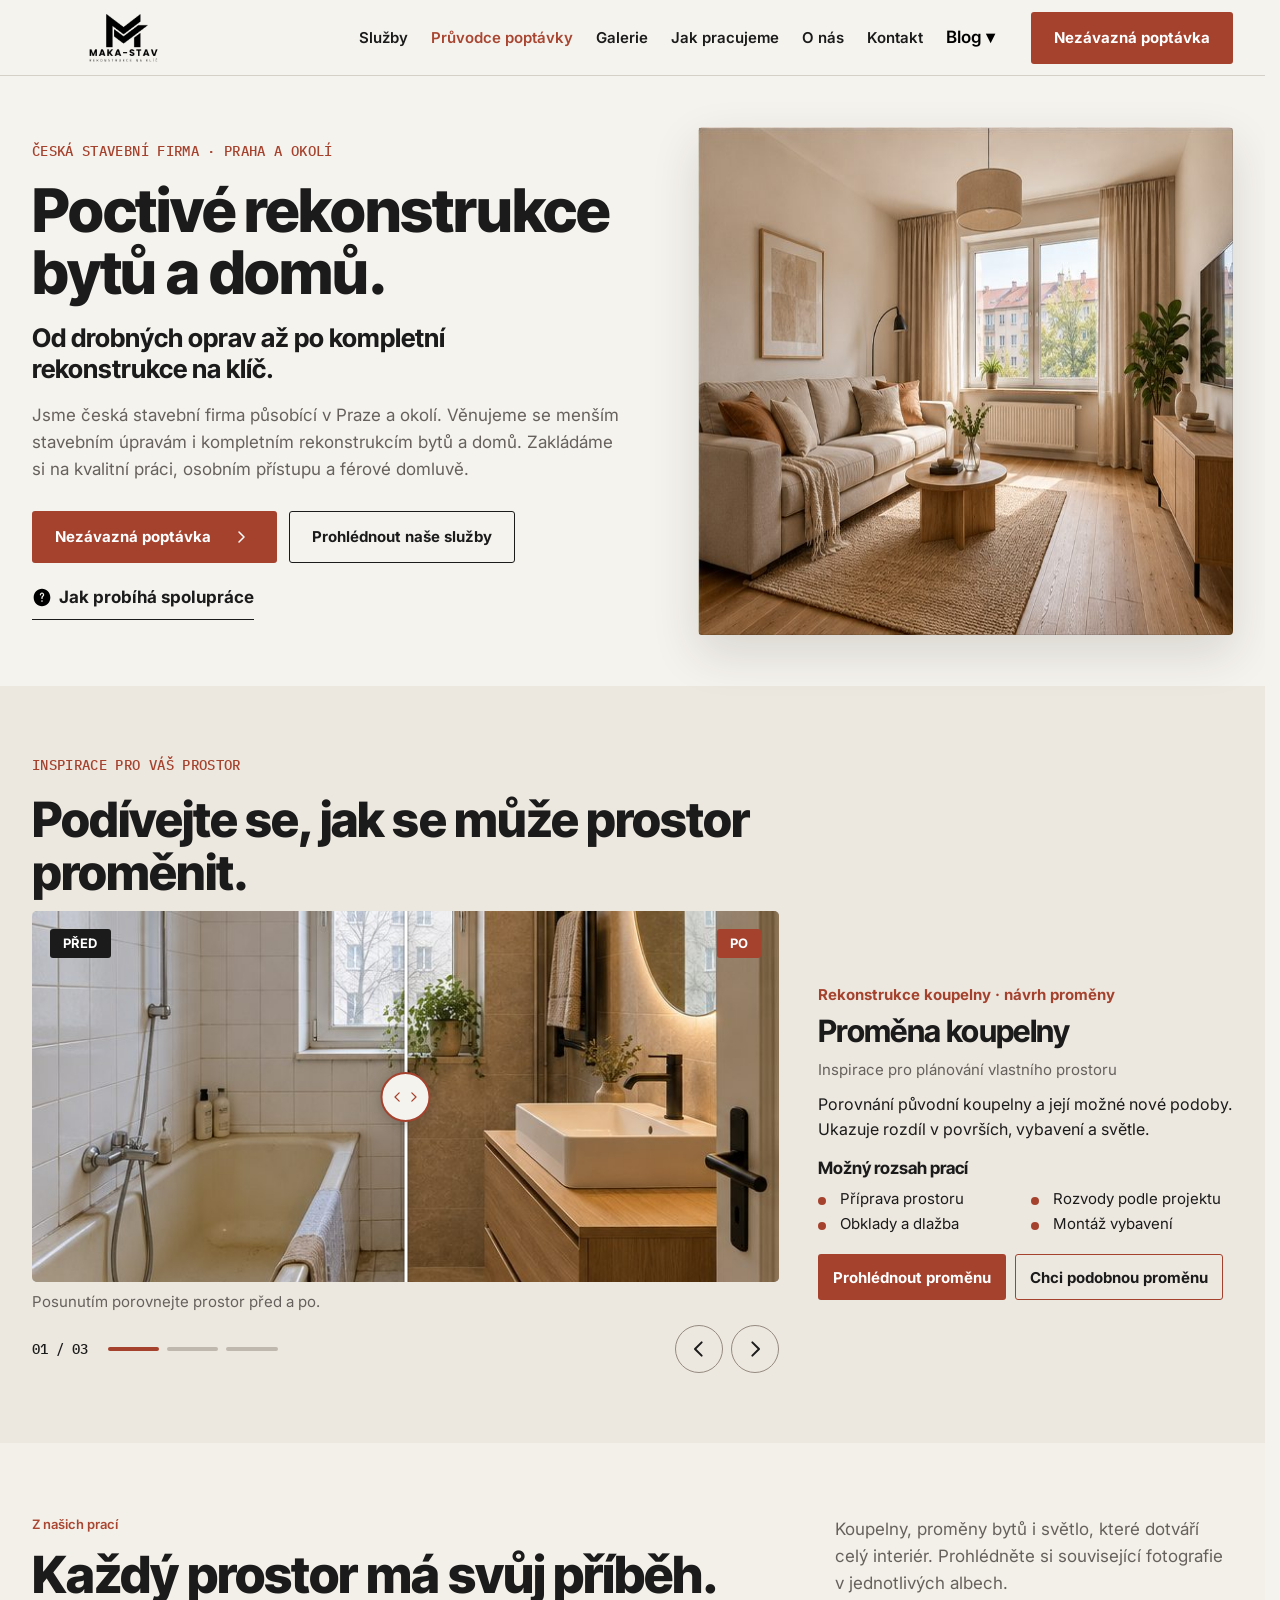
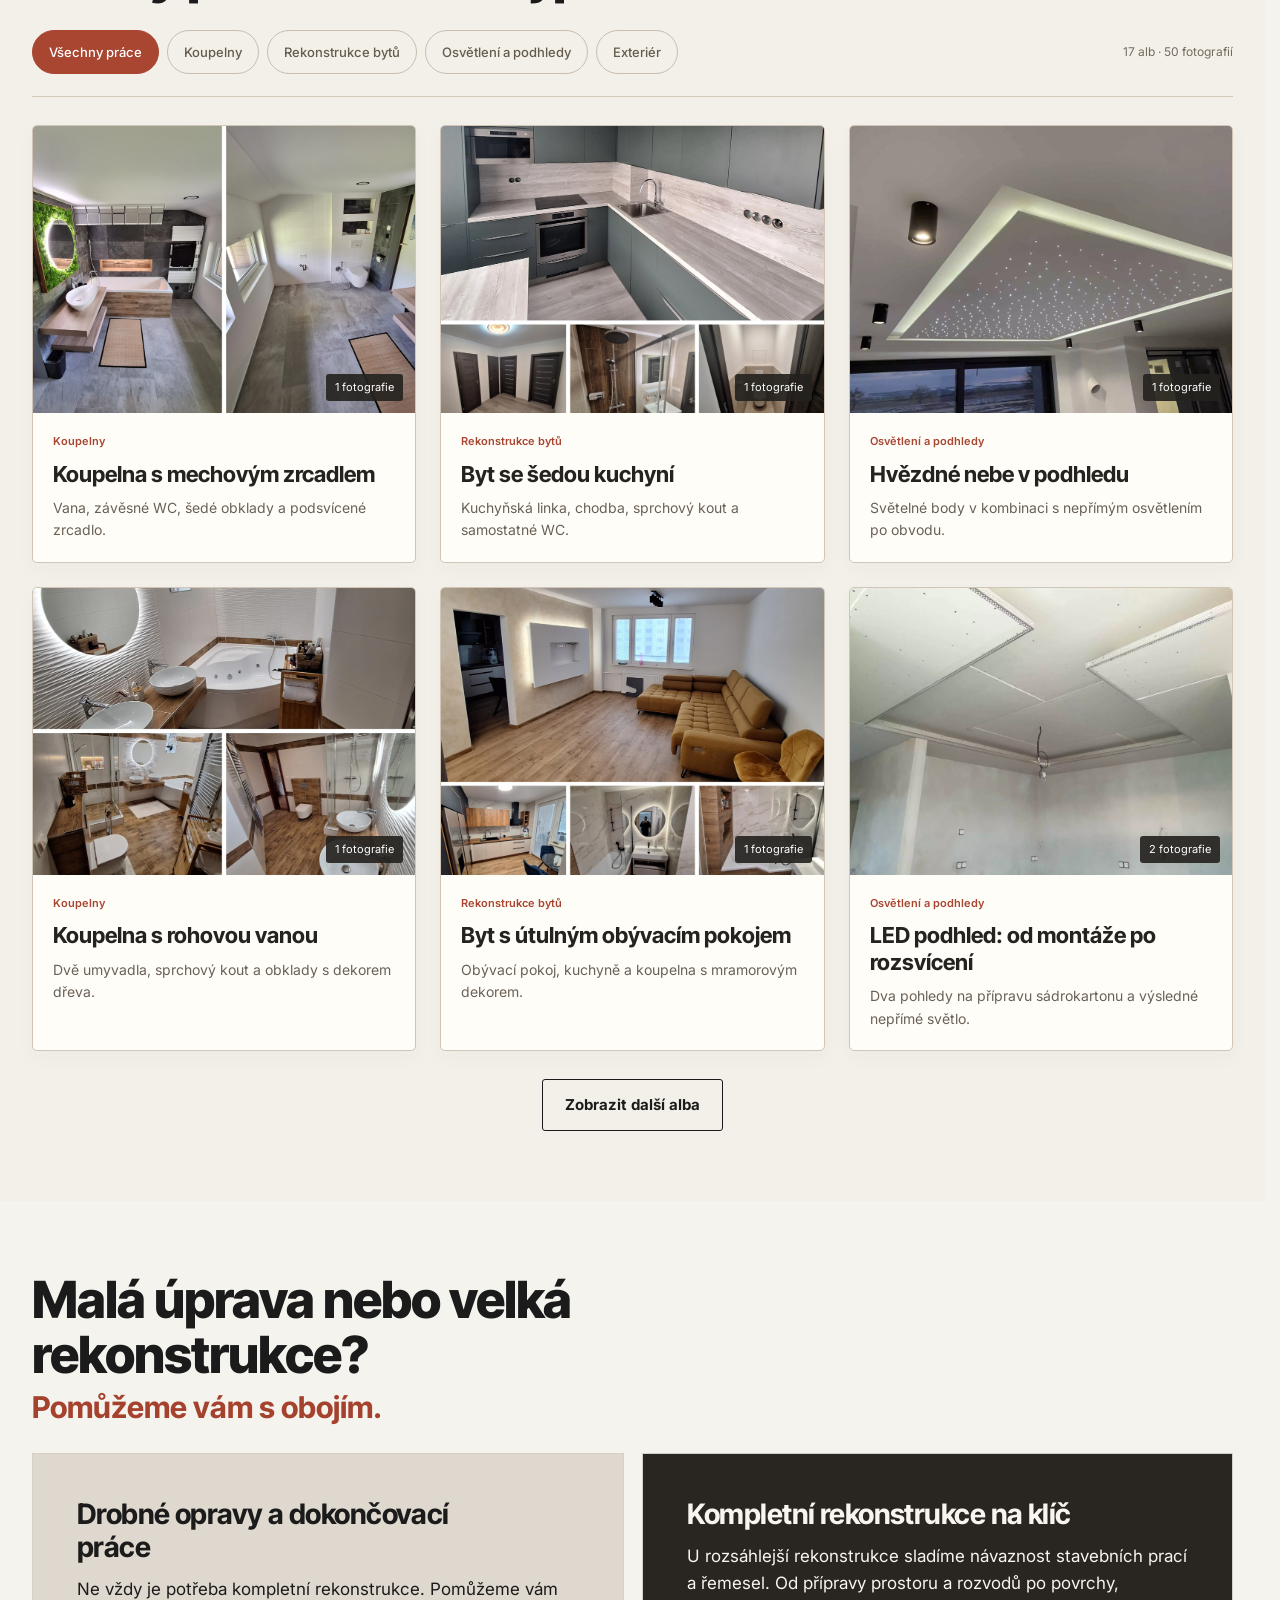
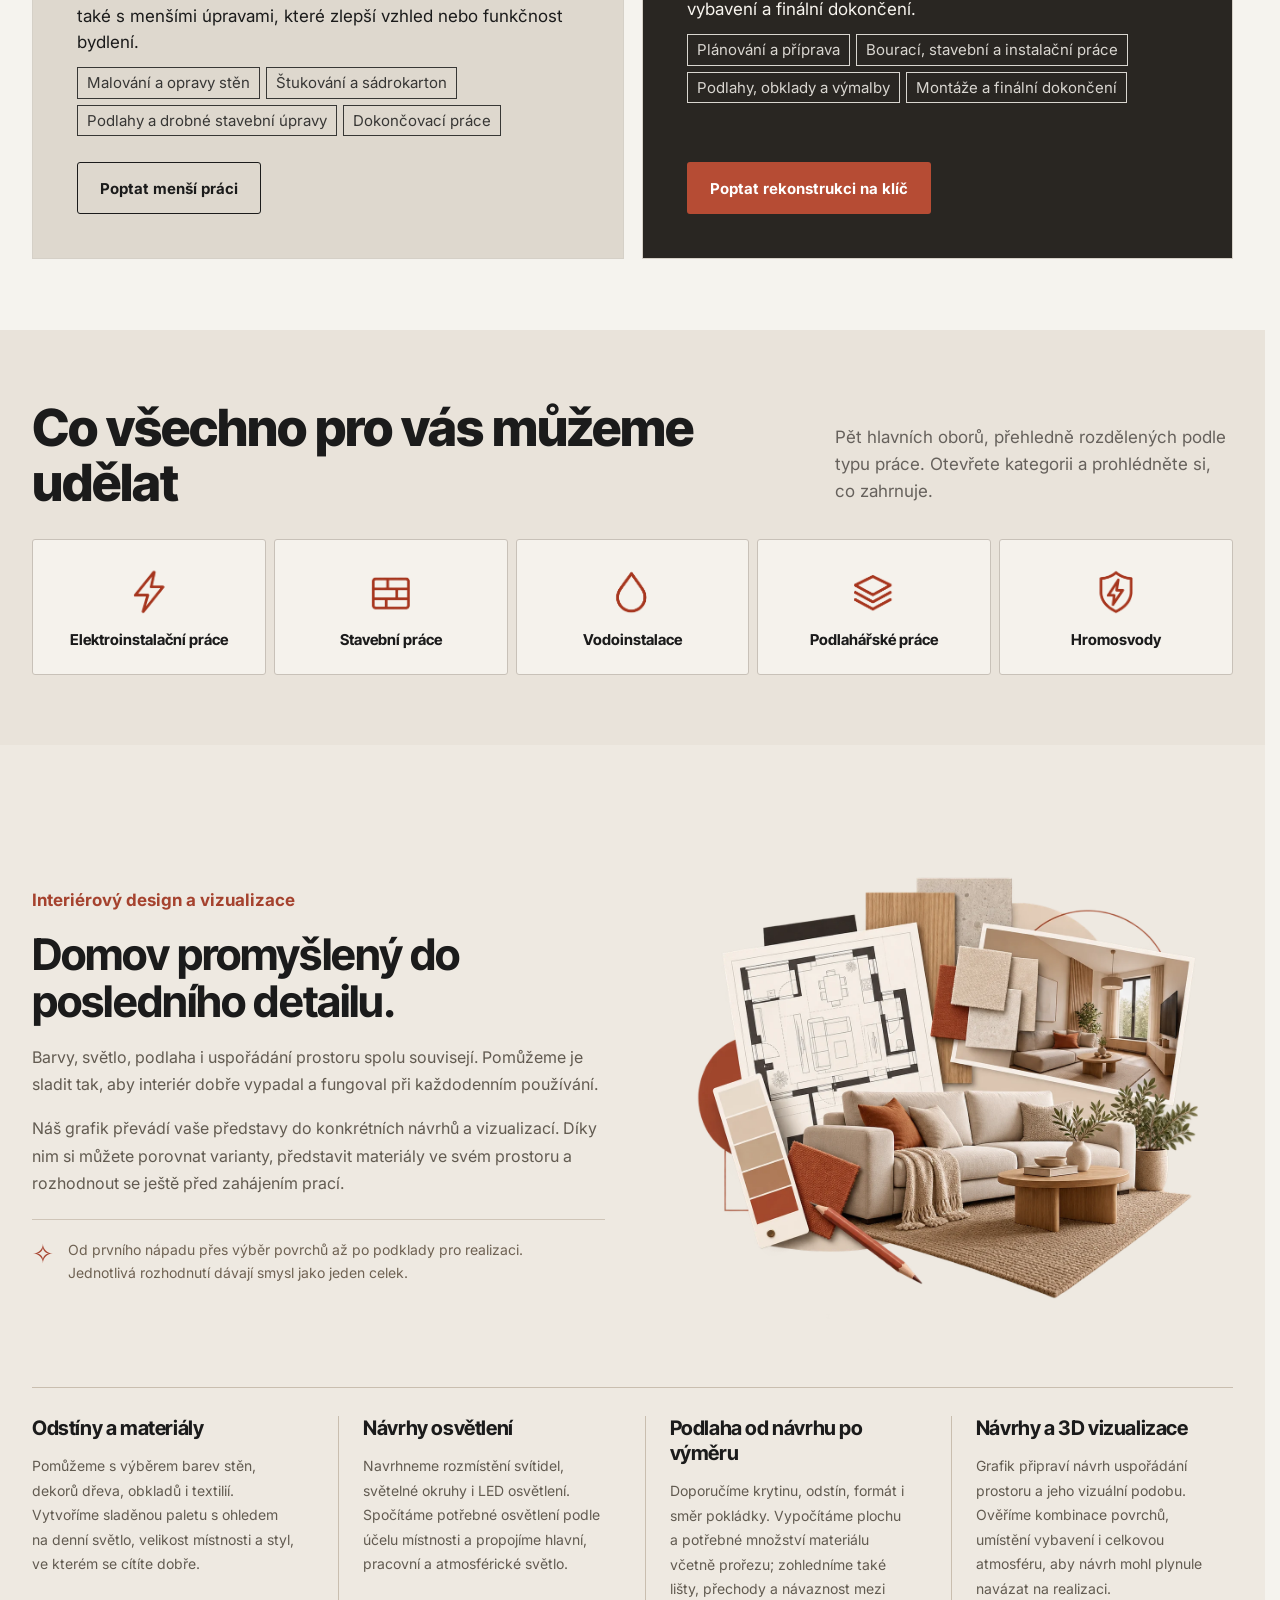
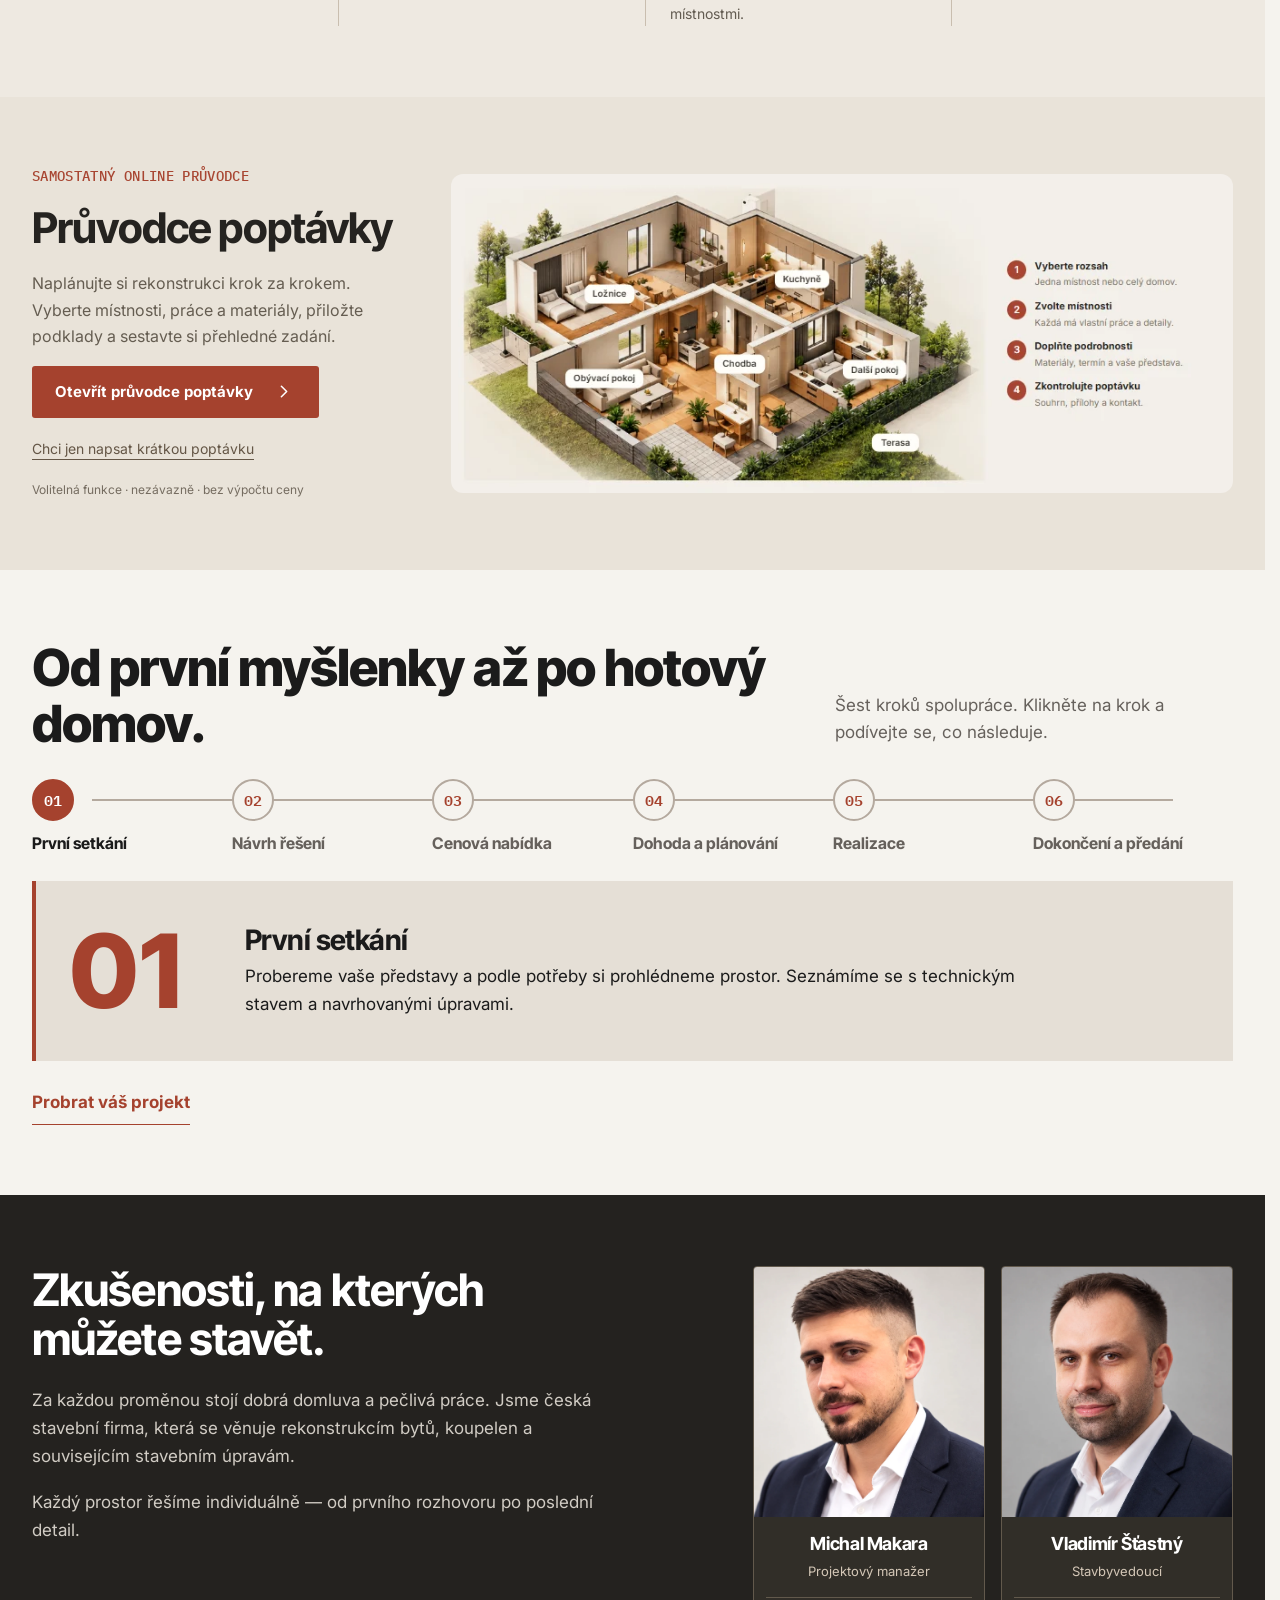
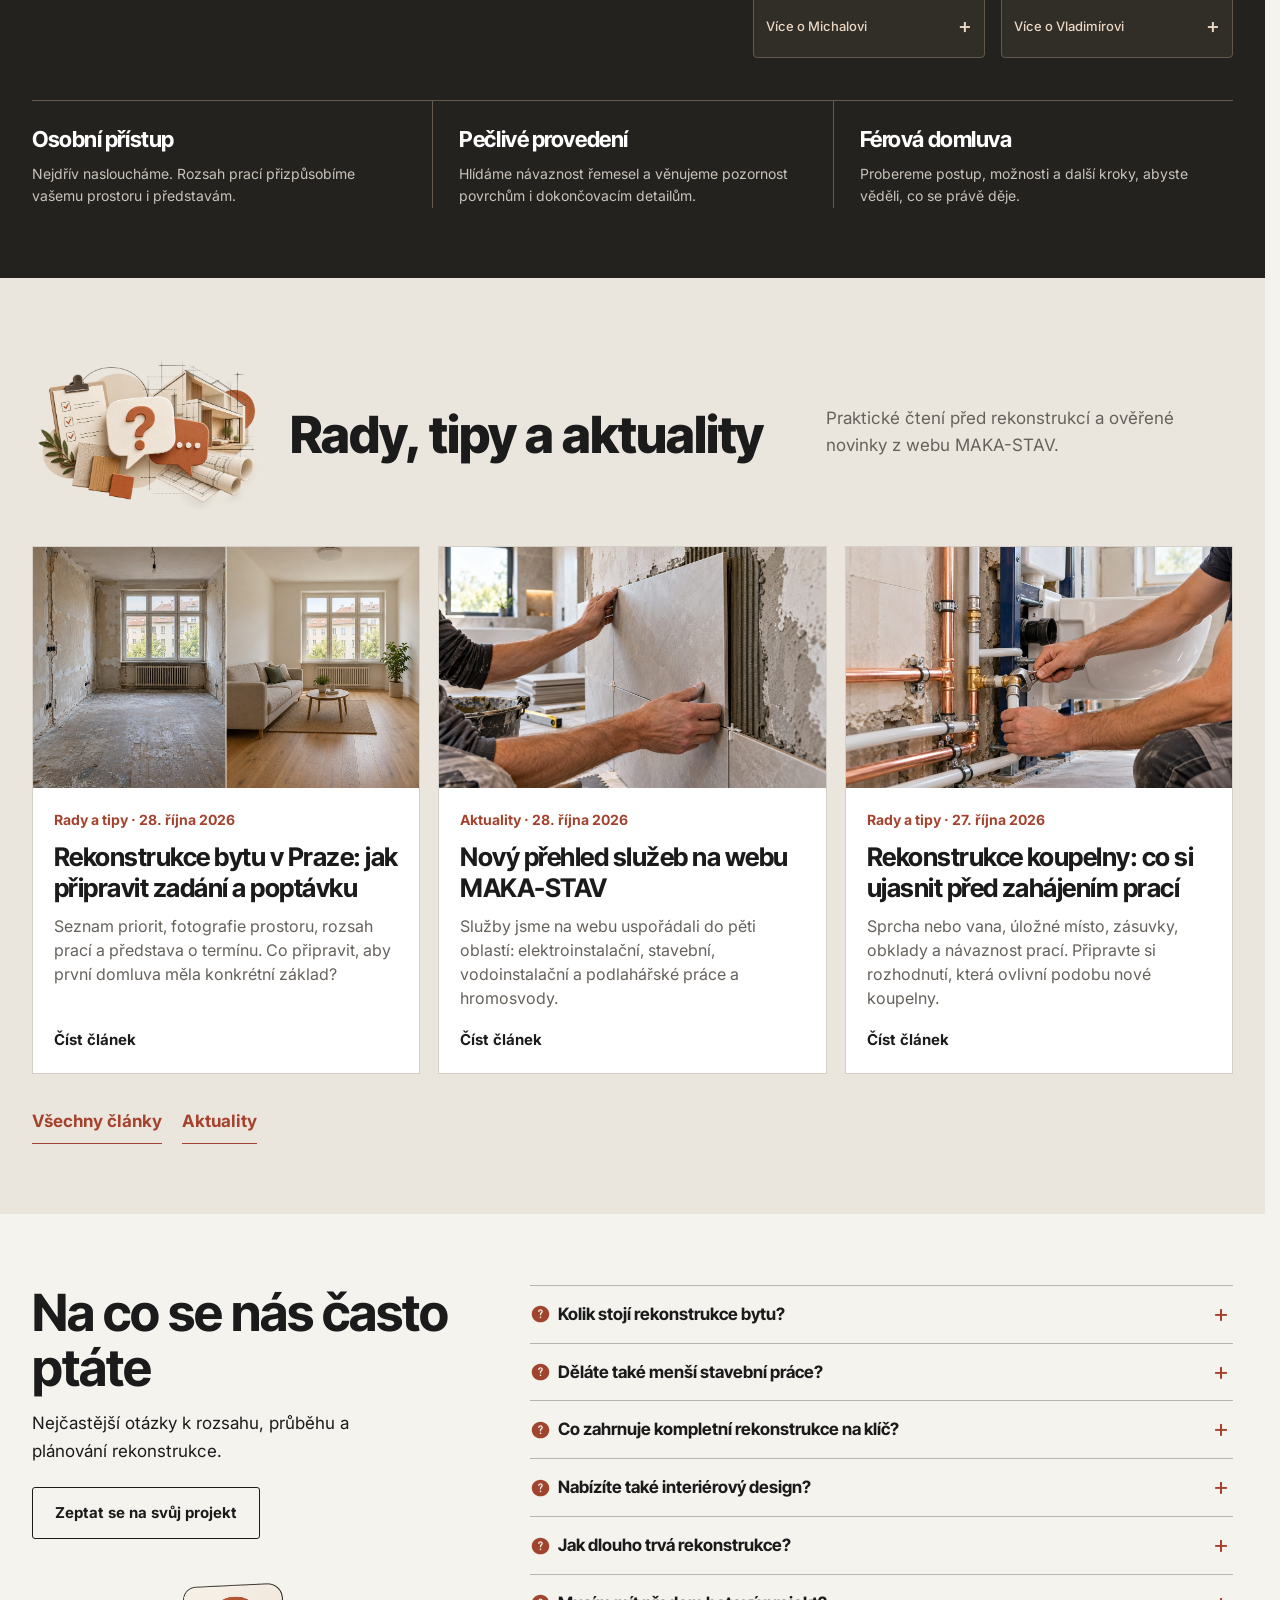
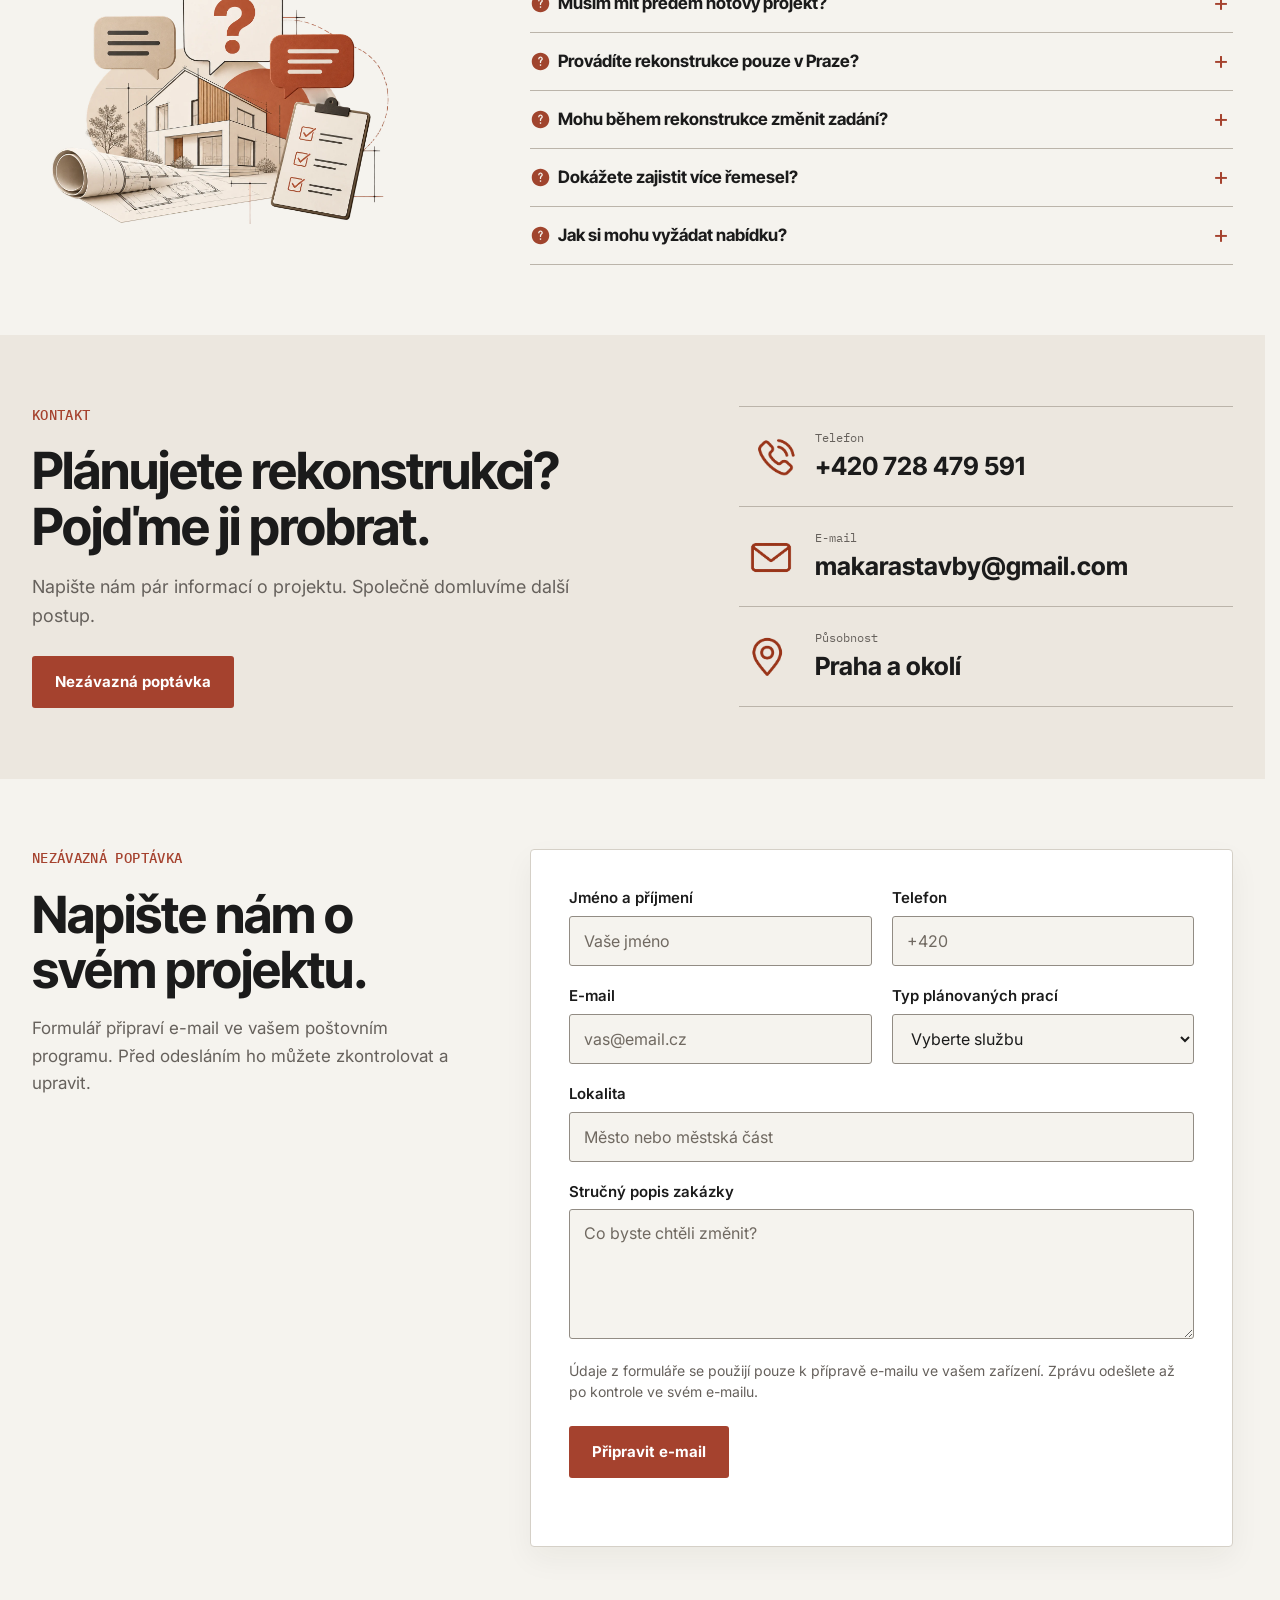
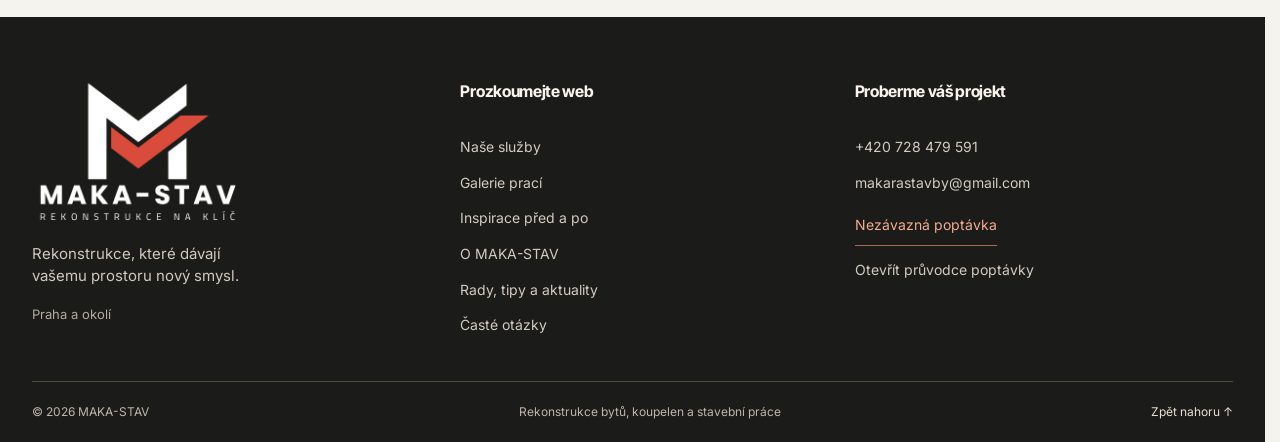
==== commit f1be41a0: "Remove selected question icons from the homepage" ====
--- a/index.html
+++ b/index.html
@@ -30,7 +30,7 @@
 <link rel="canonical" href="https://maka-stav-demo-rekonstrukce.shadowville.chatgpt.site/">
   <meta property="og:url" content="https://maka-stav-demo-rekonstrukce.shadowville.chatgpt.site/">
 <link rel="stylesheet" href="wizard-intro.css?revision=home29">
-<script src="wizard-links.js?revision=home29" defer></script><link rel="stylesheet" href="home-refinement.css?revision=gallery37"><link rel="stylesheet" href="gallery.css?revision=gallery37"><script src="gallery-data.js?revision=gallery37" defer></script><script src="gallery.js?revision=gallery37" defer></script><script src="team-profiles.js?revision=39" defer></script><link rel="stylesheet" href="mobile.css?revision=38"><link rel="stylesheet" href="arrows.css?revision=39"><link rel="stylesheet" href="questions.css?revision=40"></head>
+<script src="wizard-links.js?revision=home29" defer></script><link rel="stylesheet" href="home-refinement.css?revision=gallery37"><link rel="stylesheet" href="gallery.css?revision=gallery37"><script src="gallery-data.js?revision=gallery37" defer></script><script src="gallery.js?revision=gallery37" defer></script><script src="team-profiles.js?revision=39" defer></script><link rel="stylesheet" href="mobile.css?revision=38"><link rel="stylesheet" href="arrows.css?revision=39"><link rel="stylesheet" href="questions.css?revision=41"></head>
 <body>
   <a class="skip-link" href="#main">Přeskočit na obsah</a>
   <header class="site-header" id="top">
@@ -80,7 +80,7 @@
       </div>
     </section>
 <section class="project-gallery section" id="galerie" aria-labelledby="gallery-title"><div class="container"><div class="section-heading"><div><p class="gallery-kicker">Z našich prací</p><h2 id="gallery-title">Každý prostor má svůj příběh.</h2></div><p>Koupelny, proměny bytů i světlo, které dotváří celý interiér. Prohlédněte si související fotografie v jednotlivých albech.</p></div><div class="gallery-toolbar"><div class="gallery-filters" role="group" aria-label="Kategorie galerie"><button type="button" data-gallery-filter="all" aria-pressed="true">Všechny práce</button><button type="button" data-gallery-filter="koupelny" aria-pressed="false">Koupelny</button><button type="button" data-gallery-filter="byty" aria-pressed="false">Rekonstrukce bytů</button><button type="button" data-gallery-filter="osvetleni" aria-pressed="false">Osvětlení a podhledy</button><button type="button" data-gallery-filter="exterier" aria-pressed="false">Exteriér</button></div><p id="gallery-result" role="status" aria-live="polite"></p></div><div class="gallery-grid" id="gallery-grid"></div><div class="gallery-more"><button class="button button-secondary" id="gallery-more" type="button">Zobrazit další alba</button></div><noscript><p>Pro interaktivní galerii zapněte JavaScript.</p><a href="public/images/galerie/koupelna-mechove-zrcadlo-01.webp">Koupelna s mechovým zrcadlem</a></noscript></div></section><dialog class="gallery-dialog" id="gallery-dialog" aria-labelledby="gallery-dialog-title"><div class="gallery-dialog-head"><div><h2 id="gallery-dialog-title"></h2><p id="gallery-dialog-description"></p></div><button type="button" class="gallery-close" aria-label="Zavřít galerii">×</button></div><div class="gallery-stage"><img id="gallery-photo" alt=""><p class="gallery-image-error" hidden>Fotografii se nepodařilo načíst. Zkuste další záběr.</p></div><div class="gallery-dialog-footer"><button type="button" class="gallery-prev" aria-label="Předchozí fotografie"><span class="chevron chevron--left" aria-hidden="true"></span></button><div><p id="gallery-caption"></p><span id="gallery-counter" aria-live="polite"></span></div><button type="button" class="gallery-next" aria-label="Další fotografie"><span class="chevron" aria-hidden="true"></span></button></div></dialog>
-<section class="scope section" id="rozsah" aria-labelledby="scope-title"><div class="container"><div class="section-heading"><div><h2 id="scope-title"><img class="question-mark" src="public/icons/question-orange.svg" alt="" width="24" height="24">Malá úprava nebo velká rekonstrukce?</h2><p class="scope-subtitle">Pomůžeme vám s obojím.</p></div></div><div class="scope-grid"><article class="scope-minor"><h3>Drobné opravy a dokončovací práce</h3><p>Ne vždy je potřeba kompletní rekonstrukce. Pomůžeme vám také s menšími úpravami, které zlepší vzhled nebo funkčnost bydlení.</p><ul><li>Malování a opravy stěn</li><li>Štukování a sádrokarton</li><li>Podlahy a drobné stavební úpravy</li><li>Dokončovací práce</li></ul><a class="button button-secondary" href="#poptavka" data-inquiry="Menší oprava">Poptat menší práci</a></article><article class="scope-major"><h3>Kompletní rekonstrukce na klíč</h3><p>U rozsáhlejší rekonstrukce sladíme návaznost stavebních prací a řemesel. Od přípravy prostoru a rozvodů po povrchy, vybavení a finální dokončení.</p><ul><li>Plánování a příprava</li><li>Bourací, stavební a instalační práce</li><li>Podlahy, obklady a výmalby</li><li>Montáže a finální dokončení</li></ul><a class="button button-primary" href="#poptavka" data-inquiry="Kompletní rekonstrukce na klíč">Poptat rekonstrukci na klíč</a></article></div></div></section>
+<section class="scope section" id="rozsah" aria-labelledby="scope-title"><div class="container"><div class="section-heading"><div><h2 id="scope-title">Malá úprava nebo velká rekonstrukce?</h2><p class="scope-subtitle">Pomůžeme vám s obojím.</p></div></div><div class="scope-grid"><article class="scope-minor"><h3>Drobné opravy a dokončovací práce</h3><p>Ne vždy je potřeba kompletní rekonstrukce. Pomůžeme vám také s menšími úpravami, které zlepší vzhled nebo funkčnost bydlení.</p><ul><li>Malování a opravy stěn</li><li>Štukování a sádrokarton</li><li>Podlahy a drobné stavební úpravy</li><li>Dokončovací práce</li></ul><a class="button button-secondary" href="#poptavka" data-inquiry="Menší oprava">Poptat menší práci</a></article><article class="scope-major"><h3>Kompletní rekonstrukce na klíč</h3><p>U rozsáhlejší rekonstrukce sladíme návaznost stavebních prací a řemesel. Od přípravy prostoru a rozvodů po povrchy, vybavení a finální dokončení.</p><ul><li>Plánování a příprava</li><li>Bourací, stavební a instalační práce</li><li>Podlahy, obklady a výmalby</li><li>Montáže a finální dokončení</li></ul><a class="button button-primary" href="#poptavka" data-inquiry="Kompletní rekonstrukce na klíč">Poptat rekonstrukci na klíč</a></article></div></div></section>
 <section class="service-wall section" id="sluzby" aria-labelledby="services-title"><div class="container"><div class="section-heading"><div><h2 id="services-title">Co všechno pro vás můžeme udělat</h2></div><p>Pět hlavních oborů, přehledně rozdělených podle typu práce. Otevřete kategorii a prohlédněte si, co zahrnuje.</p></div><div class="service-wall-grid" id="service-wall-grid"></div></div></section>
 <section class="design-section section design-information" id="interierovy-design" aria-labelledby="design-title"><div class="container design-layout"><div class="design-copy"><p class="design-overline">Interiérový design a vizualizace</p><h2 id="design-title">Domov promyšlený do posledního detailu.</h2><p>Barvy, světlo, podlaha i uspořádání prostoru spolu souvisejí. Pomůžeme je sladit tak, aby interiér dobře vypadal a fungoval při každodenním používání.</p><p>Náš grafik převádí vaše představy do konkrétních návrhů a vizualizací. Díky nim si můžete porovnat varianty, představit materiály ve svém prostoru a rozhodnout se ještě před zahájením prací.</p><div class="design-note"><span aria-hidden="true">✧</span><p>Od prvního nápadu přes výběr povrchů až po podklady pro realizaci. Jednotlivá rozhodnutí dávají smysl jako jeden celek.</p></div></div><figure class="design-visual"><img src="public/images/interior-design-moodboard.webp" width="1280" height="1280" loading="lazy" decoding="async" alt="Návrh útulného interiéru: půdorys, vizualizace obývacího pokoje a vzorníky barev, dřeva a textilií."></figure><div class="design-details"><article><h3>Odstíny a materiály</h3><p>Pomůžeme s výběrem barev stěn, dekorů dřeva, obkladů i textilií. Vytvoříme sladěnou paletu s ohledem na denní světlo, velikost místnosti a styl, ve kterém se cítíte dobře.</p></article><article><h3>Návrhy osvětlení</h3><p>Navrhneme rozmístění svítidel, světelné okruhy i LED osvětlení. Spočítáme potřebné osvětlení podle účelu místnosti a propojíme hlavní, pracovní a atmosférické světlo.</p></article><article><h3>Podlaha od návrhu po výměru</h3><p>Doporučíme krytinu, odstín, formát i směr pokládky. Vypočítáme plochu a potřebné množství materiálu včetně prořezu; zohledníme také lišty, přechody a návaznost mezi místnostmi.</p></article><article><h3>Návrhy a 3D vizualizace</h3><p>Grafik připraví návrh uspořádání prostoru a jeho vizuální podobu. Ověříme kombinace povrchů, umístění vybavení i celkovou atmosféru, aby návrh mohl plynule navázat na realizaci.</p></article></div></div></section>
 <section class="wizard-intro section" id="pribeh" aria-labelledby="wizard-title"><div class="container wizard-intro-grid"><div><p class="eyebrow">Samostatný online průvodce</p><h2 id="wizard-title">Průvodce poptávky</h2><p>Naplánujte si rekonstrukci krok za krokem. Vyberte místnosti, práce a materiály, přiložte podklady a sestavte si přehledné zadání.</p><a class="button button-primary" href="poptavka/">Otevřít průvodce poptávky <span class="chevron" aria-hidden="true"></span></a><a class="wizard-simple" href="#poptavka" data-simple-contact>Chci jen napsat krátkou poptávku</a><small class="wizard-disclaimer">Volitelná funkce · nezávazně · bez výpočtu ceny</small></div><figure class="wizard-home-visual"><img src="public/images/wizard-home-preview.webp" width="862" height="351" loading="lazy" alt="Průvodce poptávky: vyberte rozsah a místnosti, doplňte podrobnosti a zkontrolujte zadání."></figure></div></section>
@@ -90,11 +90,11 @@
 
 <section class="about section" id="firma" aria-labelledby="about-title"><div class="container about-studio"><div class="about-intro"><h2 id="about-title">Zkušenosti, na kterých můžete stavět.</h2><p>Za každou proměnou stojí dobrá domluva a pečlivá práce. Jsme česká stavební firma, která se věnuje rekonstrukcím bytů, koupelen a souvisejícím stavebním úpravám.</p><p>Každý prostor řešíme individuálně — od prvního rozhovoru po poslední detail.</p></div><div class="about-team" aria-label="Lidé za vaším projektem"><figure class="team-person"><img src="public/images/barber-michal.webp" width="1122" height="1402" loading="lazy" decoding="async" alt="Michal Makara, projektový manažer"><figcaption><h3>Michal Makara</h3><p>Projektový manažer</p><button class="team-profile-open" data-profile="michal" type="button" aria-haspopup="dialog" aria-controls="team-profile-dialog">Více o Michalovi <span aria-hidden="true">+</span></button></figcaption></figure><figure class="team-person"><img src="public/images/vlada-happy.webp" width="1122" height="1402" loading="lazy" decoding="async" alt="Vladimír Šťastný, stavbyvedoucí"><figcaption><h3>Vladimír Šťastný</h3><p>Stavbyvedoucí</p><button class="team-profile-open" data-profile="vlada" type="button" aria-haspopup="dialog" aria-controls="team-profile-dialog">Více o Vladimírovi <span aria-hidden="true">+</span></button></figcaption></figure></div><div class="about-principles" aria-label="Na čem nám záleží"><article><h3>Osobní přístup</h3><p>Nejdřív nasloucháme. Rozsah prací přizpůsobíme vašemu prostoru i představám.</p></article><article><h3>Pečlivé provedení</h3><p>Hlídáme návaznost řemesel a věnujeme pozornost povrchům i dokončovacím detailům.</p></article><article><h3>Férová domluva</h3><p>Probereme postup, možnosti a další kroky, abyste věděli, co se právě děje.</p></article></div></div></section>
 <section class="published-only blog-preview section" id="blog-preview" aria-labelledby="blog-title" hidden><div class="container"><div class="section-heading blog-illustrated-heading"><img src="public/images/blog-advice-illustration.webp" width="1448" height="1086" loading="lazy" alt="Rady k rekonstrukci, plánování a výběru materiálů."><div><h2 id="blog-title">Rady, tipy a aktuality</h2></div><p>Praktické čtení před rekonstrukcí a ověřené novinky z webu MAKA-STAV.</p></div><div class="published-articles" id="published-articles"></div><div class="blog-preview-links"><a class="inline-link" href="blog/">Všechny články</a><a class="inline-link" href="blog/aktuality/">Aktuality</a></div></div></section>
-<section class="faq section" id="faq" aria-labelledby="faq-title"><div class="container faq-layout"><div><h2 id="faq-title"><img class="question-mark" src="public/icons/question-orange.svg" alt="" width="24" height="24">Na co se nás často ptáte</h2><p>Nejčastější otázky k rozsahu, průběhu a plánování rekonstrukce.</p><a class="button button-secondary" href="#poptavka"><img class="question-mark" src="public/icons/question-orange.svg" alt="" width="24" height="24">Zeptat se na svůj projekt</a><img class="faq-illustration" src="public/images/faq-illustration.webp" width="1448" height="1086" loading="lazy" alt="Časté otázky k rekonstrukci a přípravě projektu."></div><div class="faq-list"><details><summary><img class="question-mark" src="public/icons/question-orange.svg" alt="" width="24" height="24"><span>Kolik stojí rekonstrukce bytu?</span></summary><p>Cena závisí na rozsahu prací, velikosti prostoru, technickém stavu a použitých materiálech. Konkrétní nabídku připravíme po upřesnění zadání.</p></details><details><summary><img class="question-mark" src="public/icons/question-orange.svg" alt="" width="24" height="24"><span>Děláte také menší stavební práce?</span></summary><p>Ano. Vedle rozsáhlejších rekonstrukcí se věnujeme také drobným opravám, malování, úpravám povrchů, podlahám a dokončovacím pracím. Možnosti závisí na charakteru zakázky.</p></details><details><summary><img class="question-mark" src="public/icons/question-orange.svg" alt="" width="24" height="24"><span>Co zahrnuje kompletní rekonstrukce na klíč?</span></summary><p>Podle rozsahu může zahrnovat přípravu prostoru, bourací práce, stavební úpravy, nové rozvody, koupelnu, podlahy, obklady, výmalbu i dokončení.</p></details><details><summary><img class="question-mark" src="public/icons/question-orange.svg" alt="" width="24" height="24"><span>Nabízíte také interiérový design?</span></summary><p>Podle potřeb projektu lze zapojit spolupracující interiérové designéry pro návrh prostoru, výběr materiálů nebo vizualizaci budoucího interiéru.</p></details><details><summary><img class="question-mark" src="public/icons/question-orange.svg" alt="" width="24" height="24"><span>Jak dlouho trvá rekonstrukce?</span></summary><p>Délka závisí na rozsahu a složitosti prací. Přibližný harmonogram je možné stanovit po upřesnění zadání.</p></details><details><summary><img class="question-mark" src="public/icons/question-orange.svg" alt="" width="24" height="24"><span>Musím mít předem hotový projekt?</span></summary><p>Ne vždy. U menších úprav může stačit domluvený rozsah. Větší dispoziční nebo konstrukční zásahy mohou vyžadovat odborné podklady či projekt.</p></details><details><summary><img class="question-mark" src="public/icons/question-orange.svg" alt="" width="24" height="24"><span>Provádíte rekonstrukce pouze v Praze?</span></summary><p>Hlavní oblastí působnosti je Praha a okolí. Vzdálenější lokality posoudíme individuálně.</p></details><details><summary><img class="question-mark" src="public/icons/question-orange.svg" alt="" width="24" height="24"><span>Mohu během rekonstrukce změnit zadání?</span></summary><p>Změny probereme podle stavu rozpracovanosti a technických možností. Mohou ovlivnit cenu, harmonogram nebo návaznost prací.</p></details><details><summary><img class="question-mark" src="public/icons/question-orange.svg" alt="" width="24" height="24"><span>Dokážete zajistit více řemesel?</span></summary><p>U komplexních projektů pomáháme koordinovat návaznost stavebních, instalačních a dokončovacích prací podle rozsahu zakázky.</p></details><details><summary><img class="question-mark" src="public/icons/question-orange.svg" alt="" width="24" height="24"><span>Jak si mohu vyžádat nabídku?</span></summary><p>Zavolejte nám nebo vyplňte poptávku. Popište rozsah prací a lokalitu; následně domluvíme další postup.</p></details></div></div></section>
-<section class="contact section" id="kontakt" aria-labelledby="contact-title"><div class="container contact-grid"><div><p class="eyebrow">Kontakt</p><h2 id="contact-title"><img class="question-mark" src="public/icons/question-orange.svg" alt="" width="24" height="24">Plánujete rekonstrukci? Pojďme ji probrat.</h2><p>Napište nám pár informací o projektu. Společně domluvíme další postup.</p><a class="button button-primary" href="#poptavka">Nezávazná poptávka</a></div><div class="contact-details"><a href="tel:+420728479591"><svg class="contact-art" viewBox="0 0 724 724" aria-hidden="true"><image href="public/images/contact-icons.png" width="2172" height="724"/></svg><span>Telefon</span><strong>+420 728 479 591</strong></a><a href="mailto:makarastavby@gmail.com"><svg class="contact-art" viewBox="724 0 724 724" aria-hidden="true"><image href="public/images/contact-icons.png" width="2172" height="724"/></svg><span>E-mail</span><strong>makarastavby@gmail.com</strong></a><div><svg class="contact-art" viewBox="1448 0 724 724" aria-hidden="true"><image href="public/images/contact-icons.png" width="2172" height="724"/></svg><span>Působnost</span><strong>Praha a okolí</strong></div></div></div></section>
+<section class="faq section" id="faq" aria-labelledby="faq-title"><div class="container faq-layout"><div><h2 id="faq-title">Na co se nás často ptáte</h2><p>Nejčastější otázky k rozsahu, průběhu a plánování rekonstrukce.</p><a class="button button-secondary" href="#poptavka">Zeptat se na svůj projekt</a><img class="faq-illustration" src="public/images/faq-illustration.webp" width="1448" height="1086" loading="lazy" alt="Časté otázky k rekonstrukci a přípravě projektu."></div><div class="faq-list"><details><summary><img class="question-mark" src="public/icons/question-orange.svg" alt="" width="24" height="24"><span>Kolik stojí rekonstrukce bytu?</span></summary><p>Cena závisí na rozsahu prací, velikosti prostoru, technickém stavu a použitých materiálech. Konkrétní nabídku připravíme po upřesnění zadání.</p></details><details><summary><img class="question-mark" src="public/icons/question-orange.svg" alt="" width="24" height="24"><span>Děláte také menší stavební práce?</span></summary><p>Ano. Vedle rozsáhlejších rekonstrukcí se věnujeme také drobným opravám, malování, úpravám povrchů, podlahám a dokončovacím pracím. Možnosti závisí na charakteru zakázky.</p></details><details><summary><img class="question-mark" src="public/icons/question-orange.svg" alt="" width="24" height="24"><span>Co zahrnuje kompletní rekonstrukce na klíč?</span></summary><p>Podle rozsahu může zahrnovat přípravu prostoru, bourací práce, stavební úpravy, nové rozvody, koupelnu, podlahy, obklady, výmalbu i dokončení.</p></details><details><summary><img class="question-mark" src="public/icons/question-orange.svg" alt="" width="24" height="24"><span>Nabízíte také interiérový design?</span></summary><p>Podle potřeb projektu lze zapojit spolupracující interiérové designéry pro návrh prostoru, výběr materiálů nebo vizualizaci budoucího interiéru.</p></details><details><summary><img class="question-mark" src="public/icons/question-orange.svg" alt="" width="24" height="24"><span>Jak dlouho trvá rekonstrukce?</span></summary><p>Délka závisí na rozsahu a složitosti prací. Přibližný harmonogram je možné stanovit po upřesnění zadání.</p></details><details><summary><img class="question-mark" src="public/icons/question-orange.svg" alt="" width="24" height="24"><span>Musím mít předem hotový projekt?</span></summary><p>Ne vždy. U menších úprav může stačit domluvený rozsah. Větší dispoziční nebo konstrukční zásahy mohou vyžadovat odborné podklady či projekt.</p></details><details><summary><img class="question-mark" src="public/icons/question-orange.svg" alt="" width="24" height="24"><span>Provádíte rekonstrukce pouze v Praze?</span></summary><p>Hlavní oblastí působnosti je Praha a okolí. Vzdálenější lokality posoudíme individuálně.</p></details><details><summary><img class="question-mark" src="public/icons/question-orange.svg" alt="" width="24" height="24"><span>Mohu během rekonstrukce změnit zadání?</span></summary><p>Změny probereme podle stavu rozpracovanosti a technických možností. Mohou ovlivnit cenu, harmonogram nebo návaznost prací.</p></details><details><summary><img class="question-mark" src="public/icons/question-orange.svg" alt="" width="24" height="24"><span>Dokážete zajistit více řemesel?</span></summary><p>U komplexních projektů pomáháme koordinovat návaznost stavebních, instalačních a dokončovacích prací podle rozsahu zakázky.</p></details><details><summary><img class="question-mark" src="public/icons/question-orange.svg" alt="" width="24" height="24"><span>Jak si mohu vyžádat nabídku?</span></summary><p>Zavolejte nám nebo vyplňte poptávku. Popište rozsah prací a lokalitu; následně domluvíme další postup.</p></details></div></div></section>
+<section class="contact section" id="kontakt" aria-labelledby="contact-title"><div class="container contact-grid"><div><p class="eyebrow">Kontakt</p><h2 id="contact-title">Plánujete rekonstrukci? Pojďme ji probrat.</h2><p>Napište nám pár informací o projektu. Společně domluvíme další postup.</p><a class="button button-primary" href="#poptavka">Nezávazná poptávka</a></div><div class="contact-details"><a href="tel:+420728479591"><svg class="contact-art" viewBox="0 0 724 724" aria-hidden="true"><image href="public/images/contact-icons.png" width="2172" height="724"/></svg><span>Telefon</span><strong>+420 728 479 591</strong></a><a href="mailto:makarastavby@gmail.com"><svg class="contact-art" viewBox="724 0 724 724" aria-hidden="true"><image href="public/images/contact-icons.png" width="2172" height="724"/></svg><span>E-mail</span><strong>makarastavby@gmail.com</strong></a><div><svg class="contact-art" viewBox="1448 0 724 724" aria-hidden="true"><image href="public/images/contact-icons.png" width="2172" height="724"/></svg><span>Působnost</span><strong>Praha a okolí</strong></div></div></div></section>
 <section class="inquiry section" id="poptavka" aria-labelledby="inquiry-title"><div class="container inquiry-grid"><div><p class="eyebrow">Nezávazná poptávka</p><h2 id="inquiry-title">Napište nám o svém projektu.</h2><p>Formulář připraví e-mail ve vašem poštovním programu. Před odesláním ho můžete zkontrolovat a upravit.</p></div><form class="inquiry-form" id="inquiry-form" method="post"><div class="form-grid"><label><span class="field-label">Jméno a příjmení </span><input name="name" autocomplete="name" required placeholder="Vaše jméno"></label><label><span class="field-label">Telefon </span><input name="phone" type="tel" autocomplete="tel" required placeholder="+420"></label><label><span class="field-label">E-mail </span><input name="email" type="email" autocomplete="email" required placeholder="vas@email.cz"></label><label><span class="field-label">Typ plánovaných prací</span><select name="service"><option value="">Vyberte službu</option><option>Ostatní / potřebuji poradit</option></select></label><label class="full-field">Lokalita<input name="location" autocomplete="address-level2" placeholder="Město nebo městská část"></label><label class="full-field">Stručný popis zakázky<textarea name="message" rows="4" placeholder="Co byste chtěli změnit?"></textarea></label></div><p class="privacy-note">Údaje z formuláře se použijí pouze k přípravě e-mailu ve vašem zařízení. Zprávu odešlete až po kontrole ve svém e-mailu.</p><button class="button button-primary" type="submit">Připravit e-mail</button><p class="form-status" id="form-status" role="status" aria-live="polite"></p><div class="honeypot" aria-hidden="true"><label>Nechte toto pole prázdné<input name="website" tabindex="-1" autocomplete="off"></label></div></form></div></section>
 <dialog class="reference-dialog" id="reference-dialog" aria-labelledby="reference-dialog-title"><div class="reference-dialog-inner"><header class="reference-dialog-head"><div><p class="eyebrow">Inspirativní vizualizace</p><h2 id="reference-dialog-title"></h2><p id="reference-dialog-description"></p></div><button class="reference-dialog-close" type="button" aria-label="Zavřít detail">×</button></header><div class="reference-dialog-photo" role="img" aria-label=""></div><div class="reference-dialog-nav"><button id="reference-dialog-prev" type="button" aria-label="Předchozí fotografie"><span class="chevron chevron--left" aria-hidden="true"></span></button><span id="reference-dialog-count" aria-live="polite"></span><button id="reference-dialog-next" type="button" aria-label="Další fotografie"><span class="chevron" aria-hidden="true"></span></button></div><div class="reference-dialog-thumbs" id="reference-dialog-thumbs" aria-label="Fotografie této ukázky"></div></div></dialog>
 <template id="profile-michal"><p>Michal je zkušený projektový manažer, který má za sebou řadu úspěšně realizovaných projektů. Kromě stavebních plánů dokonale ovládá i strojek na vlasy. <strong>Ať už jde o rekonstrukci bytu, nebo nový účes, Michal ví, že bez pořádného plánu a přesné ruky to prostě nepůjde.</strong></p><p>Od prvního návrhu až po finální předání koordinuje jednotlivé práce, hlídá termíny, komunikuje s klienty a dohlíží na to, aby všechno šlapalo jako dobře seřízený strojek. Poradí si s komplikacemi na stavbě i s náročnými požadavky zákazníků. <strong>A pokud budete chtít něco opravdu speciálního? Klidně vám udělá i blesk a cestičku. Jen mu raději upřesněte, jestli na hlavě, nebo v projektu.</strong> 💈</p></template><template id="profile-vlada"><p>Vladimír je náš ostřílený stavební matador s více než 15 lety praxe a tolika rekonstrukcemi za sebou, že už by z nich mohl postavit vlastní město. Elektřina, sádrokarton, stavební konstrukce i kompletní rekonstrukce – <strong>Vladimír ví, kam patří kabel, kde má stát příčka a proč ta zeď rozhodně neměla být křivá.</strong></p><p>S přehledem koordinuje práce na stavbě a poradí si i se situacemi, nad kterými ostatní jen nevěřícně kroutí hlavou. Kde jiní vidí problém, Vladimír už hledá řešení. A když narazí na práci předchozích řemeslníků? <strong>Jeho oblíbená otázka zní: „Kdo tohle proboha dělal?“</strong></p></template><dialog class="team-profile-dialog" id="team-profile-dialog" aria-labelledby="team-profile-title"><div class="team-profile-head"><div><h2 id="team-profile-title"></h2><p id="team-profile-role"></p></div><button type="button" class="team-profile-close" aria-label="Zavřít profil">×</button></div><div class="team-profile-content"></div></dialog></main>
-  <footer class="site-footer home-footer"><div class="container"><div class="footer-main"><div class="footer-brand"><a href="#top" aria-label="MAKA-STAV — zpět na úvod"><svg viewBox="70 195 860 610" role="img" aria-label="MAKA-STAV — rekonstrukce na klíč"><image href="public/images/logos/maka-stav-dark.png" width="1024" height="1024"/></svg></a><p>Rekonstrukce, které dávají<br>vašemu prostoru nový smysl.</p><span>Praha a okolí</span></div><nav aria-label="Odkazy v patičce"><h3>Prozkoumejte web</h3><a href="#sluzby">Naše služby</a><a href="#galerie">Galerie prací</a><a href="#ukazky">Inspirace před a po</a><a href="#firma">O MAKA-STAV</a><a href="blog/">Rady, tipy a aktuality</a><a href="#faq"><img class="question-mark" src="public/icons/question-orange.svg" alt="" width="24" height="24">Časté otázky</a></nav><div class="footer-contact"><h3>Proberme váš projekt</h3><a href="tel:+420728479591">+420 728 479 591</a><a href="mailto:makarastavby@gmail.com">makarastavby@gmail.com</a><a class="footer-contact-link" href="#poptavka">Nezávazná poptávka</a><a href="poptavka/">Otevřít průvodce poptávky</a></div></div><div class="footer-bottom"><span>© <span id="year"></span> MAKA-STAV</span><span>Rekonstrukce bytů, koupelen a stavební práce</span><a href="#top">Zpět nahoru ↑</a></div></div></footer>
+  <footer class="site-footer home-footer"><div class="container"><div class="footer-main"><div class="footer-brand"><a href="#top" aria-label="MAKA-STAV — zpět na úvod"><svg viewBox="70 195 860 610" role="img" aria-label="MAKA-STAV — rekonstrukce na klíč"><image href="public/images/logos/maka-stav-dark.png" width="1024" height="1024"/></svg></a><p>Rekonstrukce, které dávají<br>vašemu prostoru nový smysl.</p><span>Praha a okolí</span></div><nav aria-label="Odkazy v patičce"><h3>Prozkoumejte web</h3><a href="#sluzby">Naše služby</a><a href="#galerie">Galerie prací</a><a href="#ukazky">Inspirace před a po</a><a href="#firma">O MAKA-STAV</a><a href="blog/">Rady, tipy a aktuality</a><a href="#faq">Časté otázky</a></nav><div class="footer-contact"><h3>Proberme váš projekt</h3><a href="tel:+420728479591">+420 728 479 591</a><a href="mailto:makarastavby@gmail.com">makarastavby@gmail.com</a><a class="footer-contact-link" href="#poptavka">Nezávazná poptávka</a><a href="poptavka/">Otevřít průvodce poptávky</a></div></div><div class="footer-bottom"><span>© <span id="year"></span> MAKA-STAV</span><span>Rekonstrukce bytů, koupelen a stavební práce</span><a href="#top">Zpět nahoru ↑</a></div></div></footer>
 </body>
 </html>
--- a/questions.css
+++ b/questions.css
@@ -19,7 +19,6 @@
 }
 
 .inline-link > .question-mark,
-.button > .question-mark,
 .faq-list summary > .question-mark,
 .scope-small > .question-mark {
   margin-inline-end: 0;
@@ -38,9 +37,3 @@
 .faq-list summary > .question-mark {
   margin-block-start: .07em;
 }
-
-.footer-main nav > a[href="#faq"] {
-  display: inline-flex;
-  align-items: center;
-  gap: .35em;
-}
